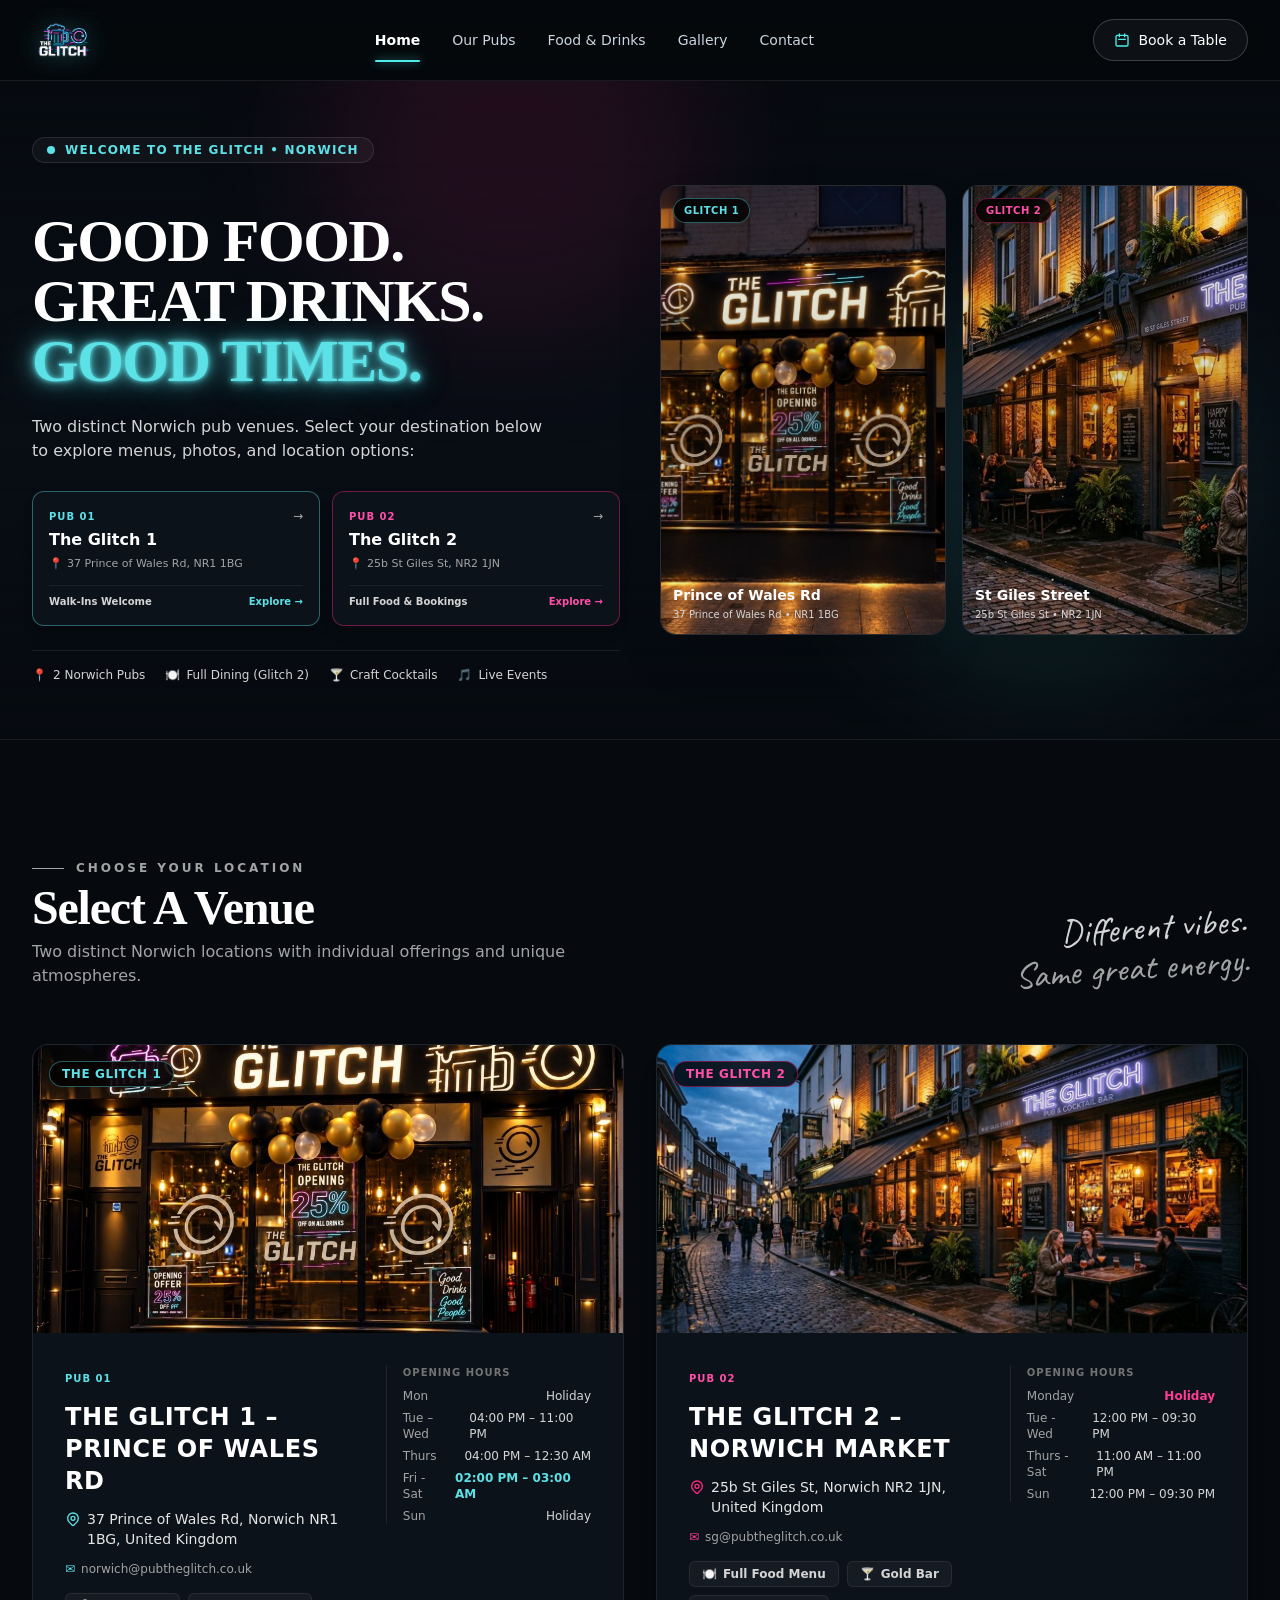
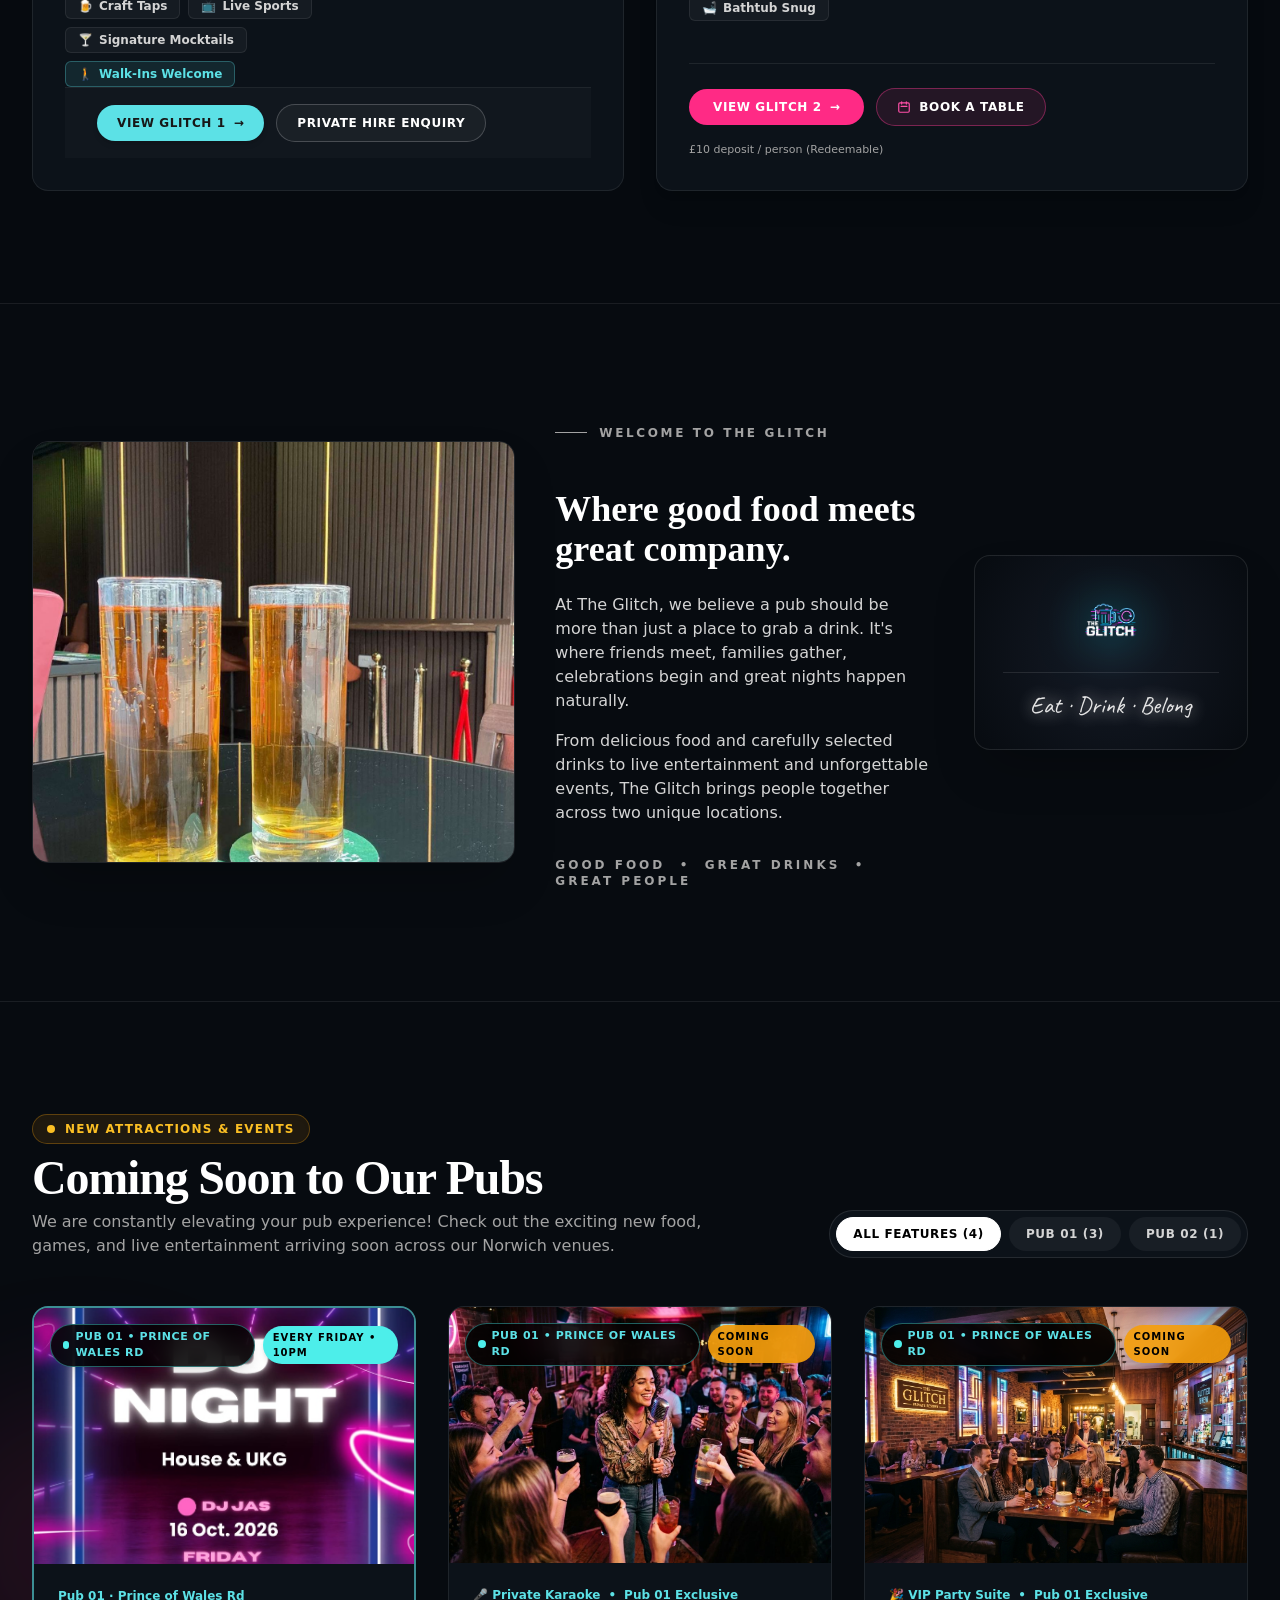
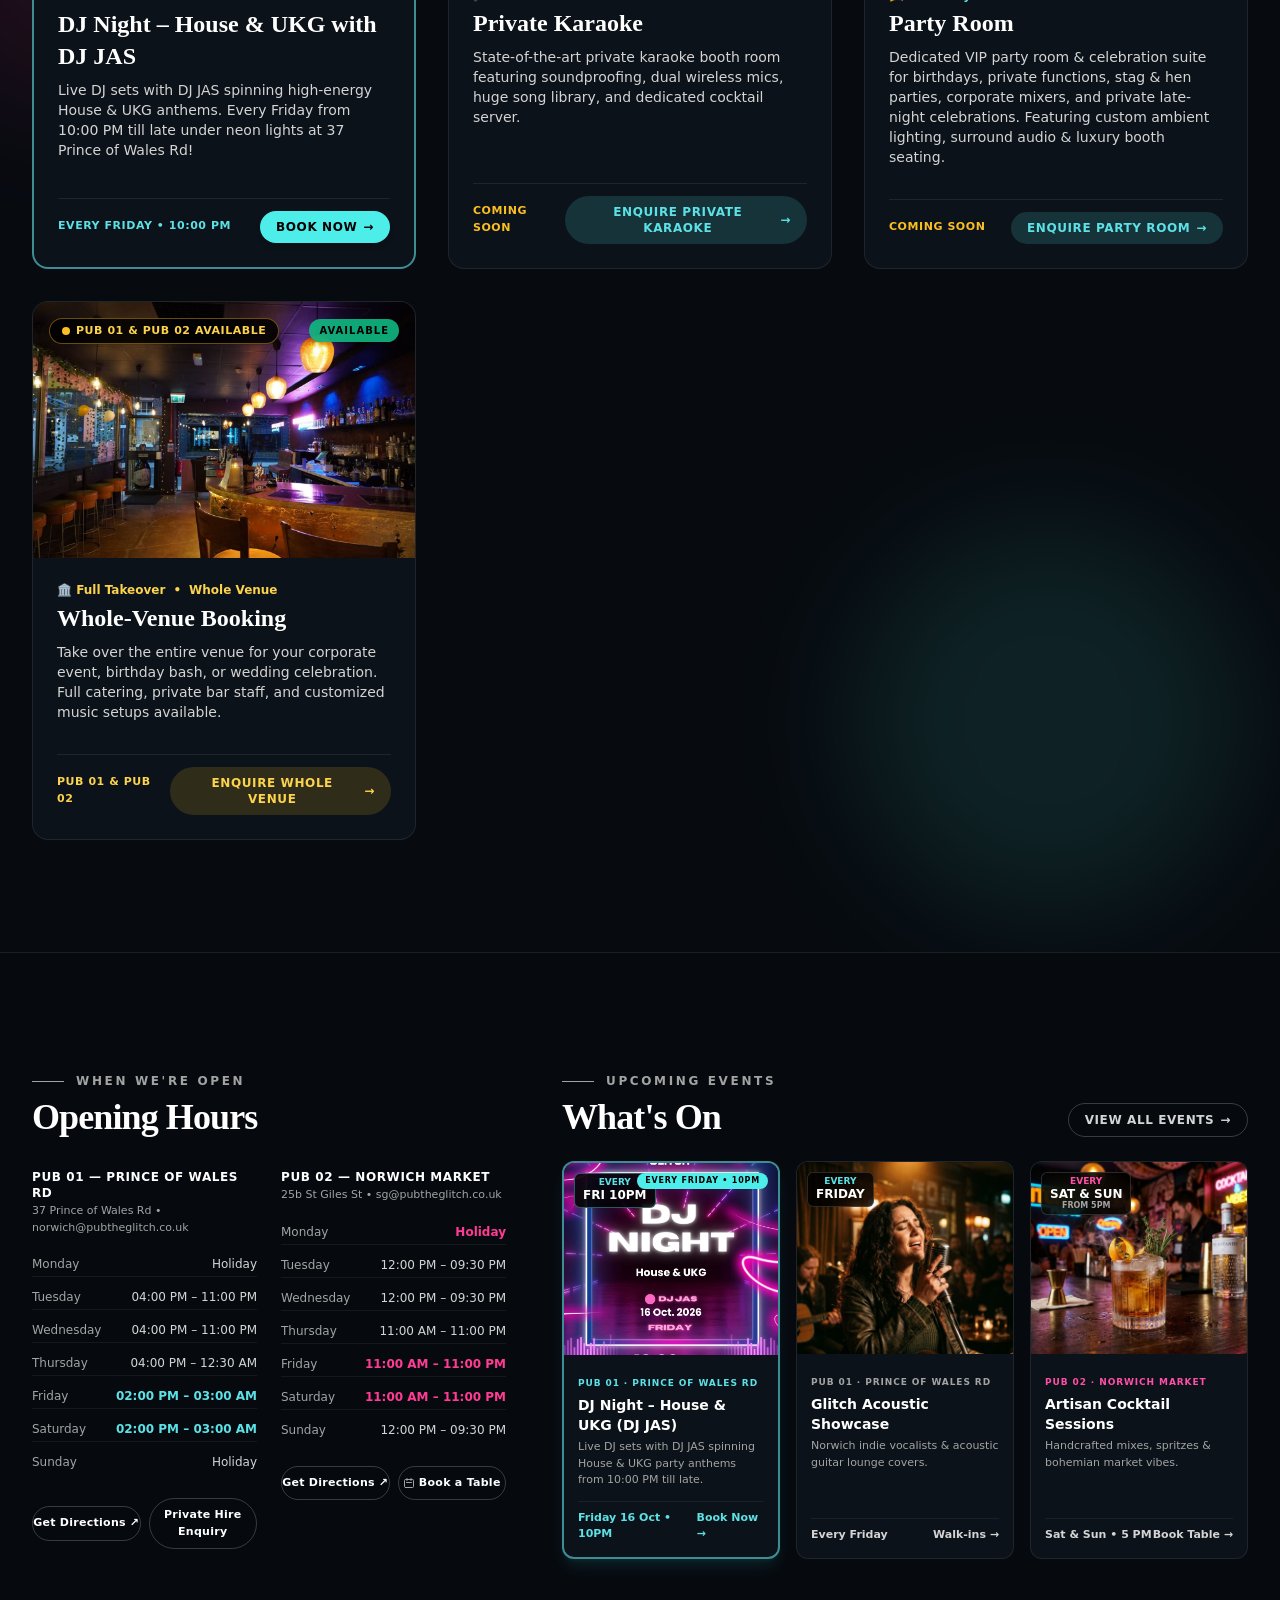
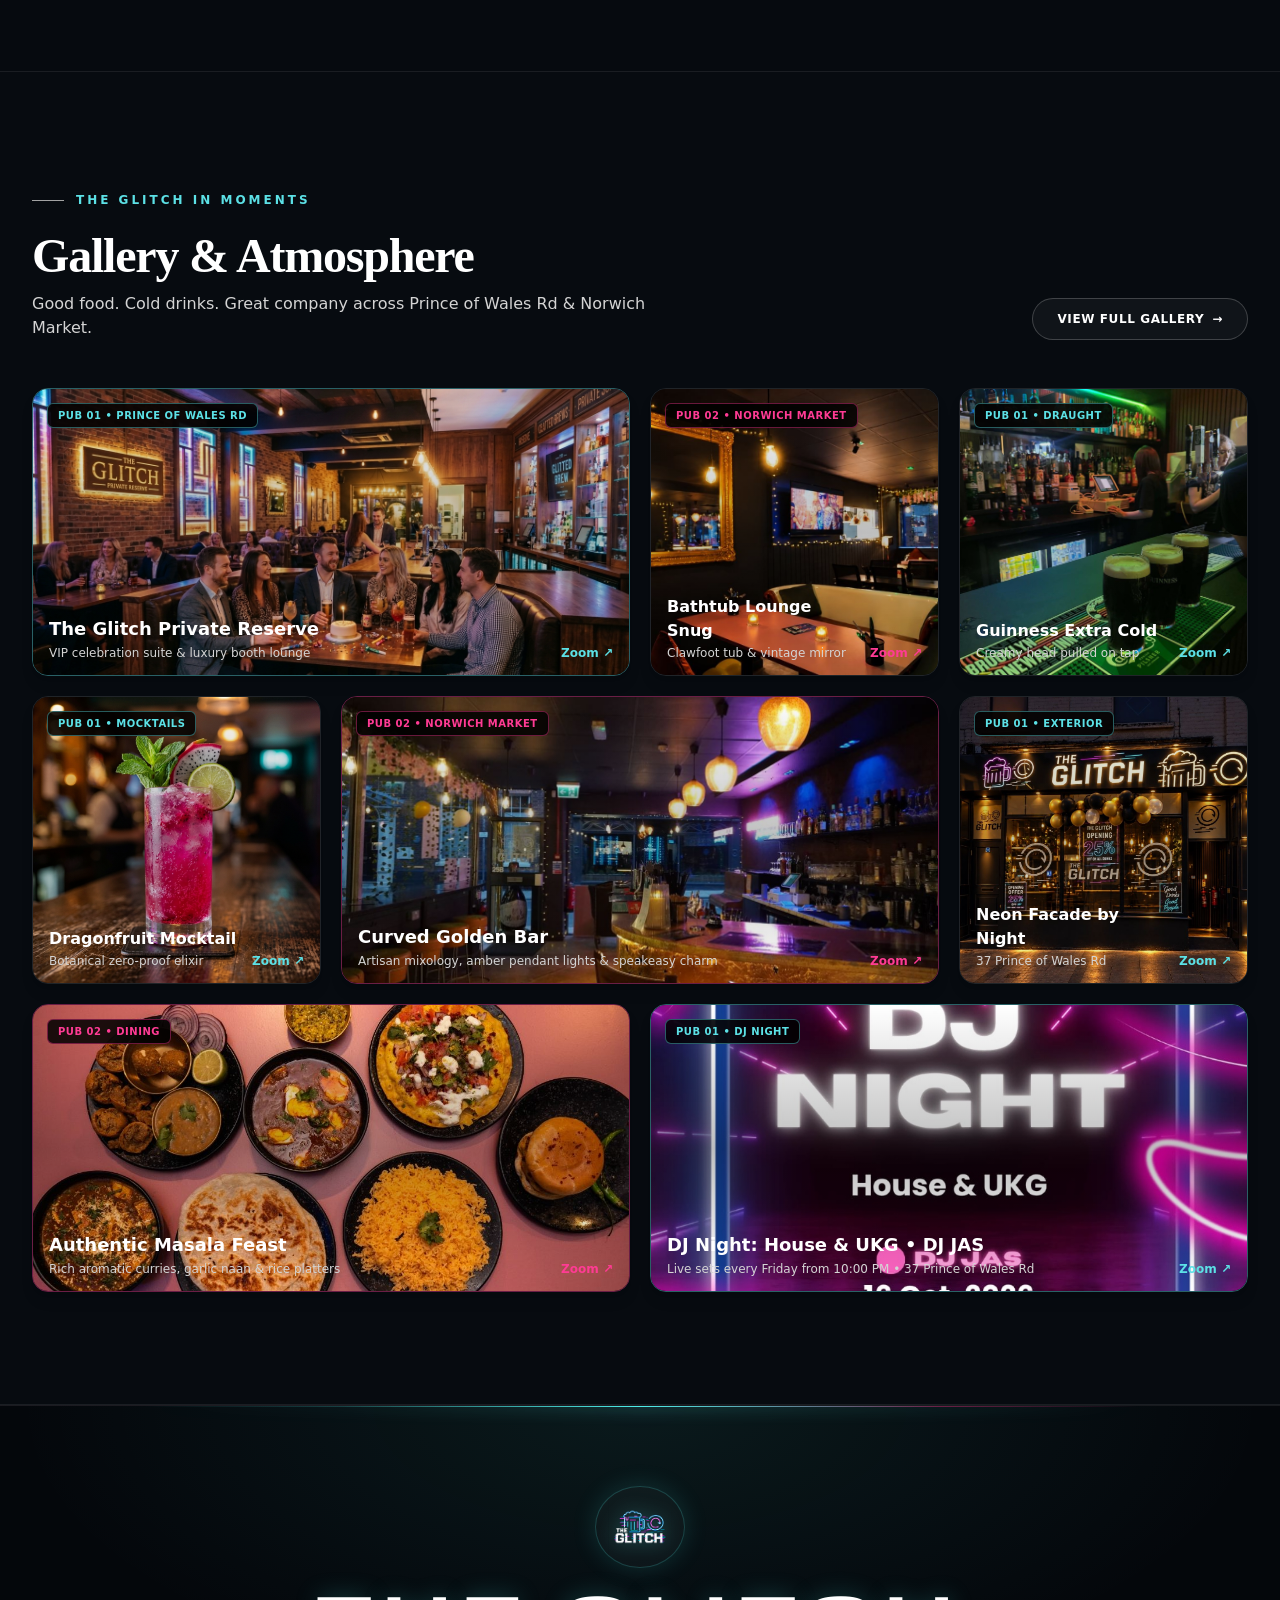
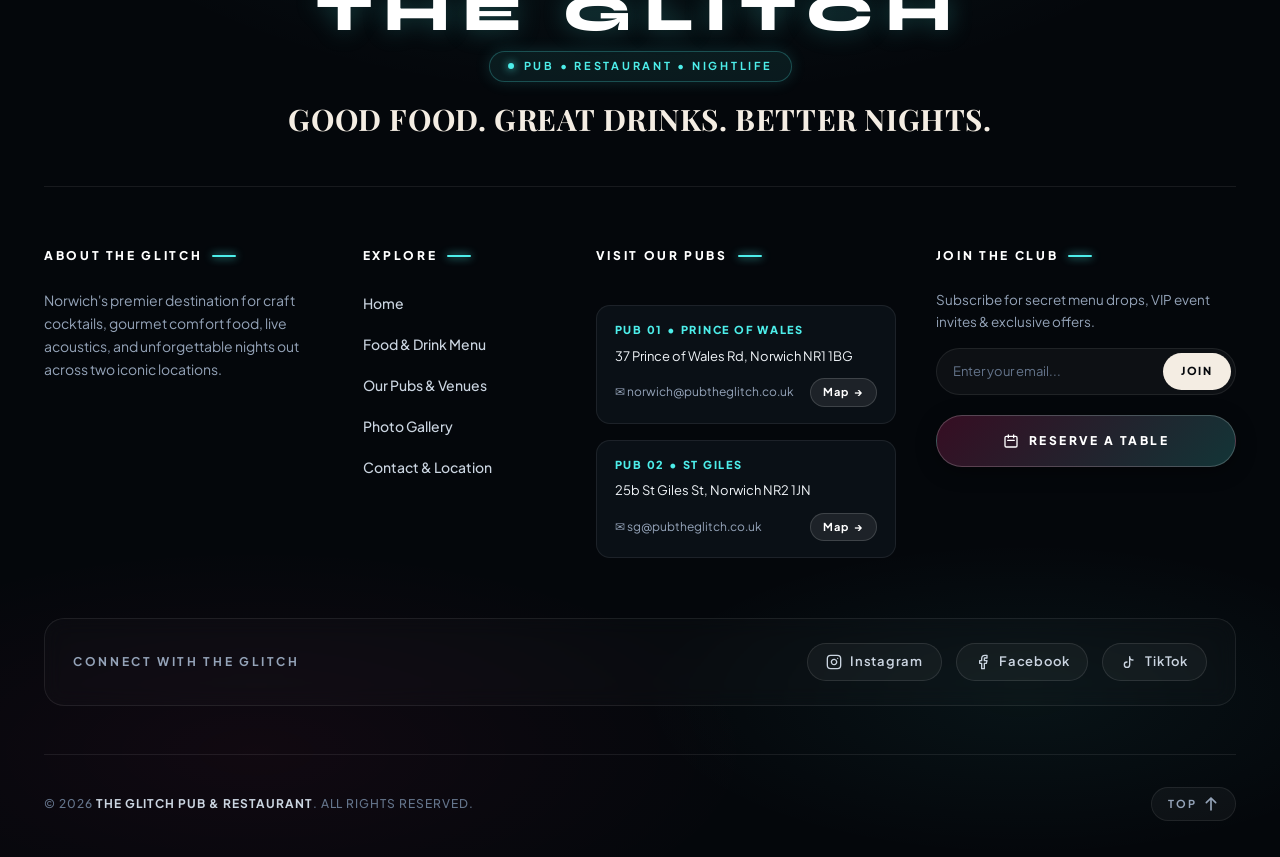
==== index.html @ 0a3ff01a "Update Glitch 1 DJ Night everywhere with official poster, DJ JAS, House & UKG, and 10 PM Friday time" ====
<!DOCTYPE html>
<html lang="en" class="scroll-smooth">

<head>
  <meta charset="UTF-8" />
  <meta name="viewport" content="width=device-width, initial-scale=1.0" />
  <title>THE GLITCH — Good Food. Great Drinks. Good Times.</title>
  <link rel="icon" type="image/svg+xml" href="assets/logo-transparent.svg" />
  <meta name="description" content="The Glitch is your local Norwich pub destination across Prince of Wales Rd and Norwich Market for great food, craft drinks, live music, and unforgettable nights." />

  <!-- Google Fonts: Playfair Display, Plus Jakarta Sans, Caveat, Syne -->
  <link rel="preconnect" href="https://fonts.googleapis.com">
  <link rel="preconnect" href="https://fonts.gstatic.com" crossorigin>
  <link href="https://fonts.googleapis.com/css2?family=Caveat:wght@500;600;700&family=Playfair+Display:ital,wght@0,600;0,700;0,800;0,900;1,600;1,700&family=Plus+Jakarta+Sans:wght@300;400;500;600;700;800&family=Syne:wght@700;800;900&display=swap" rel="stylesheet" />

  <!-- Preload Critical Image & CSS Resources -->
  <link rel="preload" as="image" href="assets/logo.png" />
  <link rel="preload" as="image" href="assets/pub1-exterior-facade.jpg" />
  <link rel="stylesheet" href="assets/style.css" />
  <link rel="stylesheet" href="assets/header.css" />
  <link rel="stylesheet" href="assets/footer.css" />

  <!-- Tailwind CSS (Local with CDN fallback) -->
  <script src="assets/tailwind.min.js" defer></script>
  <script>
    window.tailwind || document.write('<script src="https://cdn.tailwindcss.com"><\/script>');  </script>
  <script>
    tailwind.config = {
      darkMode: 'class',
      theme: {
        extend: {
          colors: {
            glitch: {
              bg: '#060a0f',
              dark: '#080d14',
              card: '#0c1219',
              cardBorder: 'rgba(255, 255, 255, 0.08)',
              cyan: '#4deeea',
              cyanGlow: '#5ce1e6',
              pink: '#ff2a85',
              pinkGlow: '#ff4fa8',
              cream: '#f4ede3',
              creamHover: '#ffffff',
              muted: '#94a3b8'
            }
          },
          fontFamily: {
            serif: ['"Playfair Display"', 'Georgia', 'serif'],
            sans: ['"Plus Jakarta Sans"', 'system-ui', 'sans-serif'],
            script: ['"Caveat"', 'cursive'],
            brand: ['"Syne"', 'sans-serif']
          },
          boxShadow: {
            'neon-cyan': '0 0 15px rgba(77, 238, 234, 0.45), 0 0 30px rgba(77, 238, 234, 0.25)',
            'neon-pink': '0 0 15px rgba(255, 42, 133, 0.45), 0 0 30px rgba(255, 42, 133, 0.25)'
          }
        }
      }
    }
  </script>

</head>

<body class="bg-[#060a0f] text-neutral-200 font-sans antialiased selection:bg-[#4deeea]/20 selection:text-[#5ce1e6]">

  <!-- SVG Filter that removes black background from the logo into true transparency -->
  <svg class="sr-only" aria-hidden="true" width="0" height="0" style="position: absolute; width: 0; height: 0; overflow: hidden; pointer-events: none;">
    <defs>
      <filter id="remove-black-bg" color-interpolation-filters="sRGB">
        <feColorMatrix type="matrix" values="1 0 0 0 0 0 1 0 0 0 0 0 1 0 0 0.85 0.90 0.90 0 -0.06" /> </filter> </defs> </svg>


  <!-- ==================== GLITCH PAGE PRELOADER & TRANSITION (2 to 3s Auto-Dismiss) ==================== -->
  <div id="glitchPageLoader" class="glitch-page-loader" aria-hidden="true">
    <div class="glitch-loader-glow"></div>
    <div class="glitch-loader-content">
      <div class="glitch-spinner-box">
        <div class="glitch-ring-cyan"></div>
        <div class="glitch-ring-pink"></div>
        <img src="assets/logo.png" alt="The Glitch Logo" width="140" height="48" class="glitch-loader-logo" />
      </div>
      <div class="glitch-loader-meta">
        <span class="glitch-loader-title">THE GLITCH</span>
        <div class="glitch-loader-track">
          <div class="glitch-loader-bar"></div>
        </div>
        <span class="glitch-loader-tagline">Good Food &bull; Great Drinks &bull; Good Times</span>
      </div>
    </div>
  </div>
  <script>
    (function () {
      var loader = document.getElementById('glitchPageLoader');
      if (!loader) return;
      var dismissed = false;
      function dismiss() {
        if (dismissed) return;
        dismissed = true;
        loader.classList.add('loader-hidden');
        setTimeout(function () {
          if (loader && loader.parentNode) loader.parentNode.removeChild(loader);
        }, 550);
      }
      setTimeout(dismiss, 2200);
      loader.addEventListener('click', dismiss);
    })();
  </script>

  <!-- ==================== HEADER / NAVBAR ==================== -->
  <header class="glitch-header sticky top-0 z-50 bg-[#05080c]/90 backdrop-blur-md border-b border-white/[0.08] transition duration-300">
    <div class="glitch-header-inner max-w-7xl mx-auto px-4 sm:px-6 lg:px-8 h-20 flex items-center justify-between gap-4">

      <!-- Brand Logo -->
      <a href="index.html" class="glitch-header-logo-link flex items-center gap-3 group shrink-0 py-1" aria-label="The Glitch Homepage">
        <img src="assets/logo.png" alt="The Glitch Logo" width="140" height="52" class="glitch-header-logo-img h-12 sm:h-14 w-auto max-h-12 sm:max-h-14 object-contain group-hover:scale-105 transition-transform duration-300 logo-no-bg drop-shadow-[0_0_12px_rgba(77,238,234,0.4)]" /> </a>

      <!-- Desktop Navigation Links -->
      <nav class="glitch-header-nav hidden md:flex items-center gap-7 lg:gap-8 text-sm font-medium text-neutral-300">
        <a href="index.html" class="glitch-nav-link active text-white font-semibold relative after:content-[''] after:absolute after:-bottom-2 after:left-0 after:right-0 after:h-[2px] after:bg-[#4deeea] after:rounded-full">Home</a>
        <a href="our-pubs.html" class="glitch-nav-link hover:text-white transition duration-200">Our Pubs</a>
        <a href="menu.html" class="glitch-nav-link hover:text-white transition duration-200">Food &amp; Drinks</a>
        <a href="gallery.html" class="glitch-nav-link hover:text-white transition duration-200">Gallery</a>
        <a href="contact.html" class="glitch-nav-link hover:text-white transition duration-200">Contact</a> </nav>

        

      <!-- Right Action & Mobile Button -->
      <div class="glitch-header-actions flex items-center gap-3">
        <button onclick="openBookingModal()" class="glitch-book-btn inline-flex items-center gap-2 px-3.5 py-1.5 sm:px-5 sm:py-2.5 rounded-full border border-white/20 bg-white/[0.04] hover:bg-white/[0.12] hover:border-white/40 text-white text-xs sm:text-sm font-medium transition duration-200 shadow-sm active:scale-95">
          <svg class="w-3.5 h-3.5 sm:w-4 sm:h-4 text-[#4deeea]" width="16" height="16" fill="none" stroke="currentColor" viewBox="0 0 24 24"><path stroke-linecap="round" stroke-linejoin="round" stroke-width="2" d="M8 7V3m8 4V3m-9 8h10M5 21h14a2 2 0 002-2V7a2 2 0 00-2-2H5a2 2 0 00-2 2v12a2 2 0 002 2z" /></svg>
          <span>Book a Table</span> </button>

        <!-- Mobile Menu Hamburger Button -->
        <button onclick="toggleMobileMenu()" class="glitch-hamburger-btn md:hidden p-2 text-neutral-300 hover:text-white rounded-lg focus:outline-none" aria-label="Toggle Navigation Menu">
          <svg class="w-6 h-6" width="24" height="24" fill="none" stroke="currentColor" viewBox="0 0 24 24"><path id="navMenuIcon" stroke-linecap="round" stroke-linejoin="round" stroke-width="2" d="M4 6h16M4 12h16M4 18h16" /></svg> </button> </div> </div>

    <!-- Mobile Navigation Drawer -->
    <div id="mobileMenu" class="glitch-mobile-drawer hidden md:hidden bg-[#070b10] border-b border-white/10 px-6 py-5 space-y-4">
      <a href="index.html" class="glitch-mobile-nav-link active block text-[#4deeea] font-semibold py-1">Home</a>
      <a href="our-pubs.html" class="glitch-mobile-nav-link block text-neutral-300 hover:text-white py-1">Our Pubs</a>
      <a href="menu.html" class="glitch-mobile-nav-link block text-neutral-300 hover:text-white py-1">Food &amp; Drinks</a>
      <a href="gallery.html" class="glitch-mobile-nav-link block text-neutral-300 hover:text-white py-1">Gallery</a>
      <a href="contact.html" class="glitch-mobile-nav-link block text-neutral-300 hover:text-white py-1">Contact</a>
      <div class="pt-2">
        <button onclick="openBookingModal(); toggleMobileMenu();" class="glitch-mobile-drawer-btn w-full inline-flex justify-center items-center gap-2 px-5 py-3 rounded-full border border-white/20 bg-white/10 text-white font-medium">
          <span>Book a Table</span> </button> </div> </div> </header>

<!-- ==================== HERO SECTION ==================== -->
  <section id="hero" class="relative overflow-hidden py-8 sm:py-12 lg:py-14 border-b border-white/[0.08] bg-gradient-to-b from-[#05080c] via-[#080d14] to-[#05080c]">
    <!-- Ambient glowing background accents -->
    <div class="absolute -top-32 left-1/4 w-96 h-96 bg-[#ff2a85]/10 rounded-full blur-3xl pointer-events-none"></div>
    <div class="absolute top-1/3 right-10 w-96 h-96 bg-[#4deeea]/10 rounded-full blur-3xl pointer-events-none"></div>

    <div class="max-w-7xl mx-auto px-4 sm:px-6 lg:px-8 relative z-10">
      <div class="grid grid-cols-1 lg:grid-cols-12 gap-8 lg:gap-10 items-center">

        <!-- Left: Editorial Headline & Venue Options -->
        <div class="lg:col-span-6 space-y-6">

          <!-- Eyebrow label -->
          <div class="inline-flex items-center gap-2.5 px-3.5 py-1 rounded-full bg-white/[0.04] border border-white/10 text-xs font-extrabold uppercase tracking-widest text-[#5ce1e6]">
            <span class="w-2 h-2 rounded-full bg-[#5ce1e6] animate-pulse"></span>
            <span>Welcome to The Glitch &bull; Norwich</span>
          </div>

          <!-- Main Bold Editorial Heading -->
          <h1 class="text-4xl sm:text-5xl lg:text-6xl font-serif font-extrabold text-white leading-[1.08] tracking-tight">
            GOOD FOOD.<br>
            GREAT DRINKS.<br>
            <span class="neon-cyan-text">GOOD TIMES.</span>
          </h1>

          <!-- Subheading description -->
          <p class="text-neutral-300 text-sm sm:text-base max-w-lg leading-relaxed">
            Two distinct Norwich pub venues. Select your destination below to explore menus, photos, and location options:
          </p>

          <!-- Dual Venue Selection Cards -->
          <div class="grid grid-cols-1 sm:grid-cols-2 gap-3 pt-1">
            <!-- Glitch 1 Card Button -->
            <a href="our-pubs.html?venue=glitch1" class="group relative p-4 rounded-xl bg-[#0c1219] border border-[#5ce1e6]/40 hover:border-[#5ce1e6] transition-all duration-300 shadow-lg hover:-translate-y-0.5 flex flex-col justify-between">
              <div class="space-y-1">
                <div class="flex items-center justify-between">
                  <span class="text-[10px] font-extrabold uppercase tracking-widest text-[#5ce1e6]">Pub 01</span>
                  <span class="text-xs text-neutral-400 group-hover:text-white transition">&rarr;</span>
                </div>
                <h3 class="text-base font-bold text-white group-hover:text-[#5ce1e6] transition">The Glitch 1</h3>
                <p class="text-[11px] text-neutral-400 flex items-center gap-1">
                  <span>📍</span>
                  <span>37 Prince of Wales Rd, NR1 1BG</span>
                </p>
              </div>
              <div class="mt-3 pt-2 border-t border-white/[0.06] flex items-center justify-between text-[10px] font-semibold text-neutral-300">
                <span>Walk-Ins Welcome</span>
                <span class="text-[#5ce1e6]">Explore &rarr;</span>
              </div>
            </a>

            <!-- Glitch 2 Card Button -->
            <a href="our-pubs.html?venue=glitch2" class="group relative p-4 rounded-xl bg-[#0c1219] border border-[#ff2a85]/40 hover:border-[#ff2a85] transition-all duration-300 shadow-lg hover:-translate-y-0.5 flex flex-col justify-between">
              <div class="space-y-1">
                <div class="flex items-center justify-between">
                  <span class="text-[10px] font-extrabold uppercase tracking-widest text-[#ff4fa8]">Pub 02</span>
                  <span class="text-xs text-neutral-400 group-hover:text-white transition">&rarr;</span>
                </div>
                <h3 class="text-base font-bold text-white group-hover:text-[#ff4fa8] transition">The Glitch 2</h3>
                <p class="text-[11px] text-neutral-400 flex items-center gap-1">
                  <span>📍</span>
                  <span>25b St Giles St, NR2 1JN</span>
                </p>
              </div>
              <div class="mt-3 pt-2 border-t border-white/[0.06] flex items-center justify-between text-[10px] font-semibold text-neutral-300">
                <span>Full Food &amp; Bookings</span>
                <span class="text-[#ff4fa8]">Explore &rarr;</span>
              </div>
            </a>
          </div>

          <!-- Feature Badges Strip -->
          <div class="pt-4 flex flex-wrap items-center gap-5 text-xs font-medium text-neutral-300 border-t border-white/[0.08]">
            <div class="flex items-center gap-1.5">
              <span>📍</span>
              <span>2 Norwich Pubs</span>
            </div>
            <div class="flex items-center gap-1.5">
              <span>🍽</span>
              <span>Full Dining (Glitch 2)</span>
            </div>
            <div class="flex items-center gap-1.5">
              <span>🍸</span>
              <span>Craft Cocktails</span>
            </div>
            <div class="flex items-center gap-1.5">
              <span>🎵</span>
              <span>Live Events</span>
            </div>
          </div>
        </div>

        <!-- Right: Dual Venue Visual Showcase -->
        <div class="lg:col-span-6 relative">
          <div class="grid grid-cols-2 gap-3 sm:gap-4 h-[360px] sm:h-[420px] lg:h-[450px]">
            <!-- Glitch 1 Visual Tile -->
            <a href="our-pubs.html?venue=glitch1" class="group relative rounded-2xl overflow-hidden border border-white/[0.12] hover:border-[#5ce1e6] transition-all duration-500 shadow-2xl bg-[#0a0f16]">
              <img src="assets/pub1-exterior-facade.jpg" alt="The Glitch 1 Exterior on Prince of Wales Rd" class="w-full h-full object-cover group-hover:scale-105 transition-transform duration-700 ease-out" loading="eager" />
              <div class="absolute inset-0 bg-gradient-to-t from-black/90 via-black/20 to-transparent"></div>
              
              <div class="absolute top-3 left-3 bg-black/80 backdrop-blur-md border border-[#5ce1e6]/40 text-[#5ce1e6] px-2.5 py-1 rounded-full text-[10px] font-extrabold uppercase tracking-wider">
                Glitch 1
              </div>

              <div class="absolute bottom-3 left-3 right-3 space-y-0.5">
                <h4 class="text-xs sm:text-sm font-bold text-white group-hover:text-[#5ce1e6] transition truncate">Prince of Wales Rd</h4>
                <p class="text-[10px] text-neutral-300 truncate">37 Prince of Wales Rd &bull; NR1 1BG</p>
              </div>
            </a>

            <!-- Glitch 2 Visual Tile -->
            <a href="our-pubs.html?venue=glitch2" class="group relative rounded-2xl overflow-hidden border border-white/[0.12] hover:border-[#ff2a85] transition-all duration-500 shadow-2xl bg-[#0a0f16]">
              <img src="assets/pub2-exterior-twilight.jpg" alt="The Glitch 2 Norwich Market St Giles Street Pub &amp; Cocktail Bar" class="w-full h-full object-cover group-hover:scale-105 transition-transform duration-700 ease-out" loading="eager" />
              <div class="absolute inset-0 bg-gradient-to-t from-black/90 via-black/20 to-transparent"></div>

              <div class="absolute top-3 left-3 bg-black/80 backdrop-blur-md border border-[#ff2a85]/40 text-[#ff4fa8] px-2.5 py-1 rounded-full text-[10px] font-extrabold uppercase tracking-wider">
                Glitch 2
              </div>

              <div class="absolute bottom-3 left-3 right-3 space-y-0.5">
                <h4 class="text-xs sm:text-sm font-bold text-white group-hover:text-[#ff4fa8] transition truncate">St Giles Street</h4>
                <p class="text-[10px] text-neutral-300 truncate">25b St Giles St &bull; NR2 1JN</p>
              </div>
            </a>
          </div>
        </div>

      </div>
    </div>
  </section>

<!-- ==================== "OUR PUBS" SECTION ==================== -->
  <section id="our-pubs" class="py-20 lg:py-28 border-b border-white/[0.08] relative">
    <div class="max-w-7xl mx-auto px-4 sm:px-6 lg:px-8">

      <!-- Section Header -->
      <div class="flex flex-col md:flex-row md:items-end justify-between gap-6 mb-14">
        <div>
          <div class="inline-flex items-center gap-3 mb-2">
            <span class="w-8 h-[1px] bg-neutral-400"></span>
            <span class="text-xs uppercase tracking-[0.25em] text-neutral-400 font-bold">Choose Your Location</span> </div>
          <h2 class="text-4xl sm:text-5xl font-serif font-bold text-white tracking-tight">Select A Venue</h2>
          <p class="text-neutral-400 text-sm sm:text-base mt-2 max-w-xl">Two distinct Norwich locations with individual offerings and unique atmospheres.</p> </div>

        <!-- Cursive handwritten script accent -->
        <div class="md:text-right">
          <p class="font-script text-3xl sm:text-4xl text-neutral-300 -rotate-2 select-none leading-none">
            Different vibes.<br><span class="text-neutral-400">Same great energy.</span> </p> </div> </div>

      <!-- Two Pub Cards Grid -->
      <div class="grid grid-cols-1 lg:grid-cols-2 gap-8">

        <!-- PUB 01: PRINCE OF WALES RD -->
        <article class="bg-[#0c1219] rounded-2xl border border-white/[0.08] overflow-hidden hover:border-[#5ce1e6]/60 transition-all duration-300 flex flex-col group hover:shadow-2xl hover:shadow-black/50">
          <div class="relative h-64 sm:h-72 overflow-hidden">
            <img src="assets/pub1-exterior-facade.jpg" alt="The Glitch 1 Prince of Wales Rd Facade" class="w-full h-full object-cover group-hover:scale-105 transition-transform duration-700 ease-out" loading="lazy" decoding="async" />
            <div class="absolute inset-0 bg-gradient-to-t from-[#0c1219] via-transparent to-transparent"></div>
            <div class="absolute top-4 left-4 bg-black/80 backdrop-blur-md border border-[#5ce1e6]/40 text-[#5ce1e6] px-3 py-1 rounded-full text-xs font-bold uppercase tracking-wider">
              The Glitch 1
            </div>
          </div>

          <div class="p-6 sm:p-8 flex-1 flex flex-col justify-between">
            <div class="grid grid-cols-1 sm:grid-cols-12 gap-6 items-start">
              <div class="sm:col-span-7 space-y-3">
                <span class="text-[10px] font-extrabold uppercase tracking-widest text-[#5ce1e6]">Pub 01</span>
                <h3 class="text-xl sm:text-2xl font-extrabold text-white uppercase tracking-wide">The Glitch 1 &ndash; Prince of Wales Rd</h3>

                <p class="text-xs sm:text-sm text-neutral-200 font-medium flex items-start gap-1.5">
                  <svg class="w-4 h-4 text-[#5ce1e6] shrink-0 mt-0.5" fill="none" stroke="currentColor" viewBox="0 0 24 24">
                    <path stroke-linecap="round" stroke-linejoin="round" stroke-width="2" d="M17.657 16.657L13.414 20.9a1.998 1.998 0 01-2.827 0l-4.244-4.243a8 8 0 1111.314 0z" />
                    <path stroke-linecap="round" stroke-linejoin="round" stroke-width="2" d="M15 11a3 3 0 11-6 0 3 3 0 016 0z" /> </svg>
                  <span>37 Prince of Wales Rd, Norwich NR1 1BG, United Kingdom</span> </p>
                <p class="text-xs text-neutral-400 flex items-center gap-1.5">
                  <span class="text-[#5ce1e6]">✉️</span>
                  <a href="mailto:norwich@pubtheglitch.co.uk" class="hover:text-white transition">norwich@pubtheglitch.co.uk</a> </p>

                <!-- Amenities chips -->
                <div class="flex flex-wrap items-center gap-2 pt-1 text-xs font-semibold text-neutral-300">
                  <span class="inline-flex items-center gap-1.5 px-3 py-1 rounded-md bg-white/[0.04] border border-white/[0.08]">
                    <span>🍺</span> Craft Taps </span>
                  <span class="inline-flex items-center gap-1.5 px-3 py-1 rounded-md bg-white/[0.04] border border-white/[0.08]">
                    <span>📺</span> Live Sports </span>
                  <span class="inline-flex items-center gap-1.5 px-3 py-1 rounded-md bg-white/[0.04] border border-white/[0.08]">
                    <span>🍸</span> Signature Mocktails </span> 
                  <span class="inline-flex items-center gap-1.5 px-3 py-1 rounded-md bg-[#5ce1e6]/10 border border-[#5ce1e6]/30 text-[#5ce1e6]">
                    <span>🚶</span> Walk-Ins Welcome </span> </div> </div>

              <!-- Right Opening Hours (5 cols) -->
              <div class="sm:col-span-5 sm:pl-4 sm:border-l sm:border-white/[0.08] space-y-2">
                <h4 class="text-[10px] uppercase tracking-widest text-neutral-500 font-extrabold">Opening Hours</h4>
                <div class="space-y-1.5 text-xs text-neutral-300">
                  <div class="flex justify-between gap-2">
                    <span class="text-neutral-400">Mon</span>
                    <span>Holiday</span> </div>
                  <div class="flex justify-between gap-2">
                    <span class="text-neutral-400">Tue – Wed</span>
                    <span>04:00 PM – 11:00 PM</span> </div>
                  <div class="flex justify-between gap-2">
                    <span class="text-neutral-400">Thurs</span>
                    <span>04:00 PM – 12:30 AM</span> </div> 
                  <div class="flex justify-between gap-2">
                    <span class="text-neutral-400">Fri - Sat</span>
                    <span class="text-[#5ce1e6] font-semibold">02:00 PM – 03:00 AM</span> </div>
                  <div class="flex justify-between gap-2">
                    <span class="text-neutral-400">Sun</span>
                    <span>Holiday</span> </div></div> </div> </div>

          <!-- Bottom Action Buttons: No Table Booking for Glitch 1 -->
          <div class="px-6 py-4 sm:px-8 bg-white/[0.02] border-t border-white/[0.06] flex flex-wrap items-center justify-between gap-4">
            <div class="flex items-center gap-3">
              <a href="our-pubs.html?venue=glitch1" class="inline-flex items-center gap-2 px-5 py-2.5 rounded-full bg-[#5ce1e6] hover:bg-white text-neutral-900 font-bold text-xs tracking-wider uppercase transition shadow-md">
                <span>View Glitch 1</span>
                <span>&rarr;</span> </a>
              <button onclick="openPrivateHireModal()" class="inline-flex items-center gap-2 px-5 py-2.5 rounded-full border border-white/20 hover:border-white/40 bg-white/[0.04] hover:bg-white/[0.12] text-white font-semibold text-xs tracking-wider uppercase transition">
                <span>Private Hire Enquiry</span> </button> </div>
            </div> </div> </article>

        <!-- ==================== LOCATION 02 CARD ==================== -->
        <article class="bg-[#0c1219] rounded-2xl border border-white/[0.08] overflow-hidden transition-all duration-300 flex flex-col group hover:border-[#ff2a85]/50 shadow-xl">
          <div class="relative h-64 sm:h-72 overflow-hidden">
            <img src="assets/pub2-exterior-twilight.jpg" alt="The Glitch 2 Norwich Market St Giles Street Pub &amp; Cocktail Bar" class="w-full h-full object-cover group-hover:scale-105 transition-transform duration-700 ease-out" loading="lazy" decoding="async" />
            <div class="absolute inset-0 bg-gradient-to-t from-[#0c1219] via-transparent to-transparent"></div>
            <div class="absolute top-4 left-4 bg-black/80 backdrop-blur-md border border-[#ff2a85]/40 text-[#ff4fa8] px-3 py-1 rounded-full text-xs font-bold uppercase tracking-wider">
              The Glitch 2
            </div>
          </div>

          <!-- Card Body -->
          <div class="p-6 sm:p-8 flex-1 flex flex-col justify-between">
            <div class="grid grid-cols-1 sm:grid-cols-12 gap-6 items-start">
              <div class="sm:col-span-7 space-y-3">
                <span class="text-[10px] font-extrabold uppercase tracking-widest text-[#ff4fa8]">Pub 02</span>
                <h3 class="text-xl sm:text-2xl font-extrabold text-white uppercase tracking-wide">The Glitch 2 &ndash; Norwich Market</h3>

                <p class="text-xs sm:text-sm text-neutral-200 font-medium flex items-start gap-1.5">
                  <svg class="w-4 h-4 text-[#ff2a85] shrink-0 mt-0.5" fill="none" stroke="currentColor" viewBox="0 0 24 24">
                    <path stroke-linecap="round" stroke-linejoin="round" stroke-width="2" d="M17.657 16.657L13.414 20.9a1.998 1.998 0 01-2.827 0l-4.244-4.243a8 8 0 1111.314 0z" />
                    <path stroke-linecap="round" stroke-linejoin="round" stroke-width="2" d="M15 11a3 3 0 11-6 0 3 3 0 016 0z" /> </svg>
                  <span>25b St Giles St, Norwich NR2 1JN, United Kingdom</span> </p>
                <p class="text-xs text-neutral-400 flex items-center gap-1.5">
                  <span class="text-[#ff3b94]">✉️</span>
                  <a href="mailto:sg@pubtheglitch.co.uk" class="hover:text-white transition">sg@pubtheglitch.co.uk</a> </p>

                <!-- Amenities chips -->
                <div class="flex flex-wrap items-center gap-2 pt-1 text-xs font-semibold text-neutral-300">
                  <span class="inline-flex items-center gap-1.5 px-3 py-1 rounded-md bg-white/[0.04] border border-white/[0.08]">
                    <span>🍽</span> Full Food Menu </span>
                  <span class="inline-flex items-center gap-1.5 px-3 py-1 rounded-md bg-white/[0.04] border border-white/[0.08]">
                    <span>🍸</span> Gold Bar </span>
                  <span class="inline-flex items-center gap-1.5 px-3 py-1 rounded-md bg-white/[0.04] border border-white/[0.08]">
                    <span>🛁</span> Bathtub Snug </span> </div> </div>

              <!-- Right Opening Hours (5 cols) -->
              <div class="sm:col-span-5 sm:pl-4 sm:border-l sm:border-white/[0.08] space-y-2">
                <h4 class="text-[10px] uppercase tracking-widest text-neutral-500 font-extrabold">Opening Hours</h4>
                <div class="space-y-1.5 text-xs text-neutral-300">
                  <div class="flex justify-between gap-2">
                    <span class="text-neutral-400">Monday</span>
                    <span class="text-[#ff3b94] font-semibold">Holiday</span> </div>
                  <div class="flex justify-between gap-2">
                    <span class="text-neutral-400">Tue - Wed</span>
                    <span>12:00 PM – 09:30 PM</span> </div>
                  <div class="flex justify-between gap-2">
                    <span class="text-neutral-400">Thurs - Sat</span>
                    <span>11:00 AM – 11:00 PM</span> </div>
                  <div class="flex justify-between gap-2">
                    <span class="text-neutral-400">Sun</span>
                    <span>12:00 PM – 09:30 PM</span> </div> </div> </div> </div>

            <!-- Bottom Action buttons -->
            <div class="flex flex-wrap items-center justify-between gap-4 pt-6 mt-6 border-t border-white/[0.08]">
              <div class="flex items-center gap-3">
                <a href="our-pubs.html?venue=glitch2" class="inline-flex items-center gap-2 px-6 py-2.5 rounded-full bg-[#ff2a85] hover:bg-white text-white hover:text-black font-bold text-xs tracking-wider uppercase transition duration-200">
                  <span>View Glitch 2</span>
                  <span>&rarr;</span> </a>
                <button onclick="openBookingModal('Norwich Market')" class="inline-flex items-center gap-2 px-5 py-2.5 rounded-full border border-[#ff3b94]/40 bg-[#ff3b94]/10 hover:bg-[#ff3b94] text-white font-semibold text-xs tracking-wider uppercase transition duration-200">
                  <svg class="w-3.5 h-3.5 text-[#ff4fa8]" fill="none" stroke="currentColor" viewBox="0 0 24 24"><path stroke-linecap="round" stroke-linejoin="round" stroke-width="2" d="M8 7V3m8 4V3m-9 8h10M5 21h14a2 2 0 002-2V7a2 2 0 00-2-2H5a2 2 0 00-2 2v12a2 2 0 002 2z" /></svg>
                  <span>Book a Table</span> </button> </div>
              <span class="text-[11px] text-neutral-400 font-medium">£10 deposit / person (Redeemable)</span> </div> </div> </article> </div> </div> </section>

<!-- ==================== "WELCOME TO THE GLITCH" SECTION ==================== -->
  <section id="about" class="py-20 lg:py-28 border-b border-white/[0.08] relative overflow-hidden bg-[#070b10]">
    <div class="max-w-7xl mx-auto px-4 sm:px-6 lg:px-8">

      <div class="grid grid-cols-1 lg:grid-cols-12 gap-10 items-center">

        <!-- Left Photo: Chilled Craft Cider & Beer (5 cols) -->
        <div class="lg:col-span-5">
          <div class="rounded-2xl overflow-hidden border border-white/[0.1] shadow-2xl relative group">
            <img src="assets/pub1-cider.jpg" alt="Cold pints of craft beer and cider at The Glitch" class="w-full h-[380px] sm:h-[420px] object-cover object-center group-hover:scale-105 transition-transform duration-700 ease-out" loading="lazy" decoding="async" />
            <div class="absolute inset-0 bg-gradient-to-t from-black/60 via-transparent to-transparent"></div> </div> </div>

        <!-- Center Copy: Where Good Food Meets Great Company (4 cols) -->
        <div class="lg:col-span-4 space-y-6">
          <div class="inline-flex items-center gap-3">
            <span class="w-8 h-[1px] bg-neutral-400"></span>
            <span class="text-xs uppercase tracking-[0.22em] text-neutral-400 font-bold">Welcome to The Glitch</span> </div>

          <h2 class="text-3xl sm:text-4xl font-serif font-bold text-white leading-tight">Where good food meets great company.</h2>

          <div class="space-y-4 text-neutral-300 text-sm sm:text-base leading-relaxed">
            <p>
              At The Glitch, we believe a pub should be more than just a place to grab a drink. It's where friends meet,
              families gather, celebrations begin and great nights happen naturally.
            </p>
            <p>
              From delicious food and carefully selected drinks to live entertainment and unforgettable events, The
              Glitch brings people together across two unique locations.
            </p> </div>

          <div class="pt-2">
            <p class="text-[11px] sm:text-xs font-bold uppercase tracking-[0.25em] text-neutral-400">Good Food &nbsp;&bull;&nbsp; Great Drinks &nbsp;&bull;&nbsp; Great People</p> </div> </div>

        <!-- Right: Glowing Neon Sign Showcase (3 cols) -->
        <div class="lg:col-span-3 flex justify-center">
          <div class="neon-sign-box p-6 sm:p-7 rounded-2xl border border-white/[0.1] w-full max-w-sm flex flex-col items-center justify-center text-center relative overflow-hidden shadow-2xl">
            <!-- Neon backdrop glow -->
            <div class="absolute inset-0 bg-radial from-[#ff2a85]/15 via-transparent to-transparent pointer-events-none"> </div>

            <!-- Glowing Official Logo Graphic -->
            <div class="relative w-full max-w-[280px] animate-neon-pulse flex justify-center py-2">
              <img src="assets/logo.png" alt="The Glitch Neon Sign" class="w-full h-auto object-contain drop-shadow-[0_0_24px_rgba(0,240,255,0.7)] logo-no-bg" /> </div>

            <!-- Cursive Neon Tagline -->
            <div class="mt-4 pt-4 border-t border-white/10 w-full z-10">
              <p class="font-script text-2xl text-neutral-200 drop-shadow-[0_0_8px_rgba(255,255,255,0.7)]">Eat &middot; Drink &middot; Belong</p> </div> </div> </div> </div> </div> </section>

  <!-- ==================== "COMING SOON TO OUR PUBS" SECTION ==================== -->
  <section id="coming-soon" class="py-20 lg:py-28 border-b border-white/[0.08] relative bg-[#070b10] overflow-hidden">
    <!-- Glowing ambient backdrop lights -->
    <div class="absolute top-1/4 -left-20 w-80 h-80 bg-[#ff2a85]/10 rounded-full blur-3xl pointer-events-none"></div>
    <div class="absolute bottom-10 right-10 w-96 h-96 bg-[#4deeea]/10 rounded-full blur-3xl pointer-events-none"></div>

    <div class="max-w-7xl mx-auto px-4 sm:px-6 lg:px-8 relative z-10">

      <!-- Section Header & Controls -->
      <div class="flex flex-col md:flex-row md:items-end justify-between gap-6 mb-12">
        <div>
          <div class="inline-flex items-center gap-2.5 mb-2.5 px-3.5 py-1.5 rounded-full bg-amber-500/10 border border-amber-500/30 text-amber-400 text-xs font-bold uppercase tracking-widest shadow-inner">
            <span class="w-2 h-2 rounded-full bg-amber-400 animate-ping"></span>
            <span>New Attractions &amp; Events</span>
          </div>
          <h2 class="text-4xl sm:text-5xl font-serif font-bold text-white tracking-tight">Coming Soon to Our Pubs</h2>
          <p class="text-neutral-400 text-sm sm:text-base mt-2 max-w-2xl">
            We are constantly elevating your pub experience! Check out the exciting new food, games, and live entertainment arriving soon across our Norwich venues.
          </p>
        </div>

        <!-- Venue Filter Tabs -->
        <div class="flex flex-wrap items-center gap-2 bg-[#0c1219] p-1.5 rounded-full border border-white/10 shrink-0">
          <button type="button" onclick="filterComingSoon('all', this)" class="coming-soon-tab px-4 py-2 rounded-full text-xs font-bold tracking-wider uppercase transition duration-200 bg-white text-black border border-white">
            All Features (4)
          </button>
          <button type="button" onclick="filterComingSoon('pub1', this)" class="coming-soon-tab px-4 py-2 rounded-full text-xs font-semibold tracking-wider uppercase transition duration-200 bg-white/[0.05] text-neutral-300 hover:text-white border border-transparent hover:border-white/20">
            Pub 01 (3)
          </button>
          <button type="button" onclick="filterComingSoon('pub2', this)" class="coming-soon-tab px-4 py-2 rounded-full text-xs font-semibold tracking-wider uppercase transition duration-200 bg-white/[0.05] text-neutral-300 hover:text-white border border-transparent hover:border-white/20">
            Pub 02 (1)
          </button>
        </div>
      </div>

      <!-- 4 Coming Soon Cards Grid -->
      <div class="grid grid-cols-1 md:grid-cols-2 lg:grid-cols-3 gap-6 sm:gap-8">


        <!-- CARD 2: Live Music Every Weekend (Pub 1 Only) -->
        <article data-pub="pub1" class="coming-soon-card bg-[#0c1219] rounded-2xl border-2 border-[#5ce1e6]/60 hover:border-[#5ce1e6] transition-all duration-300 flex flex-col overflow-hidden group hover:shadow-2xl hover:shadow-[#4deeea]/10 hover:-translate-y-1">
          <div class="relative h-56 sm:h-64 overflow-hidden">
            <img src="assets/event-dj-poster.jpg" alt="DJ Night House &amp; UKG with DJ JAS at The Glitch Prince of Wales Rd" class="w-full h-full object-cover group-hover:scale-105 transition-transform duration-700 ease-out" loading="lazy" decoding="async" />
            <div class="absolute inset-0 bg-gradient-to-t from-[#0c1219] via-transparent to-transparent"></div>
            
            <!-- Top Badges -->
            <div class="absolute top-4 left-4 right-4 flex items-center justify-between gap-2">
              <span class="px-3 py-1 rounded-full bg-black/85 backdrop-blur-md border border-[#4deeea]/40 text-[#5ce1e6] text-[11px] font-extrabold uppercase tracking-wider shadow-lg flex items-center gap-1.5">
                <span class="w-2 h-2 rounded-full bg-[#4deeea]"></span>
                <span>Pub 01 &bull; Prince of Wales Rd</span>
              </span>
              <span class="px-2.5 py-1 rounded-full bg-[#4deeea] text-black text-[10px] font-black uppercase tracking-widest shadow-md">
                EVERY FRIDAY &bull; 10PM
              </span>
            </div>
          </div>

          <div class="p-6 flex-1 flex flex-col justify-between space-y-4">
            <div>
              <div class="flex items-center gap-2 text-xs text-[#5ce1e6] font-semibold mb-1">
                <span>Pub 01 &middot; Prince of Wales Rd</span>
              </div>
              <h3 class="text-2xl font-serif font-bold text-white group-hover:text-[#5ce1e6] transition duration-200">DJ Night &ndash; House &amp; UKG with DJ JAS</h3>
              <p class="text-neutral-300 text-xs sm:text-sm mt-2 leading-relaxed">
                Live DJ sets with DJ JAS spinning high-energy House &amp; UKG anthems. Every Friday from 10:00 PM till late under neon lights at 37 Prince of Wales Rd!
              </p>
            </div>

            <div class="pt-3 border-t border-white/[0.08] flex items-center justify-between">
              <span class="text-[11px] text-[#5ce1e6] font-bold uppercase tracking-wider">Every Friday &bull; 10:00 PM</span>
              <button onclick="openBookingModal('Prince of Wales Rd')" class="inline-flex items-center gap-1.5 px-4 py-2 rounded-full bg-[#4deeea] hover:bg-white text-black font-bold text-xs uppercase tracking-wider transition duration-200 shadow-md">
                <span>Book Now</span>
                <span>&rarr;</span>
              </button>
            </div>
          </div>
        </article>

        <!-- CARD 3: Private Karaoke (Pub 1 Only) -->
        <article data-pub="pub1" class="coming-soon-card bg-[#0c1219] rounded-2xl border border-white/[0.08] hover:border-[#4deeea]/60 transition-all duration-300 flex flex-col overflow-hidden group hover:shadow-2xl hover:shadow-[#4deeea]/10 hover:-translate-y-1">
          <div class="relative h-56 sm:h-64 overflow-hidden">
            <img src="assets/event-karaoke.jpg" alt="Private Karaoke Room at The Glitch Prince of Wales Rd" class="w-full h-full object-cover group-hover:scale-105 transition-transform duration-700 ease-out" loading="lazy" decoding="async" />
            <div class="absolute inset-0 bg-gradient-to-t from-[#0c1219] via-transparent to-transparent"></div>
            
            <!-- Top Badges -->
            <div class="absolute top-4 left-4 right-4 flex items-center justify-between gap-2">
              <span class="px-3 py-1 rounded-full bg-black/85 backdrop-blur-md border border-[#4deeea]/40 text-[#5ce1e6] text-[11px] font-extrabold uppercase tracking-wider shadow-lg flex items-center gap-1.5">
                <span class="w-2 h-2 rounded-full bg-[#4deeea]"></span>
                <span>Pub 01 &bull; Prince of Wales Rd</span>
              </span>
              <span class="px-2.5 py-1 rounded-full bg-amber-500/90 backdrop-blur-md text-black text-[10px] font-black uppercase tracking-widest shadow-md">
                COMING SOON
              </span>
            </div>
          </div>

          <div class="p-6 flex-1 flex flex-col justify-between space-y-4">
            <div>
              <div class="flex items-center gap-2 text-xs text-[#5ce1e6] font-semibold mb-1">
                <span>🎤 Private Karaoke</span>
                <span>&bull;</span>
                <span>Pub 01 Exclusive</span>
              </div>
              <h3 class="text-2xl font-serif font-bold text-white group-hover:text-[#5ce1e6] transition duration-200">Private Karaoke</h3>
              <p class="text-neutral-300 text-xs sm:text-sm mt-2 leading-relaxed">
                State-of-the-art private karaoke booth room featuring soundproofing, dual wireless mics, huge song library, and dedicated cocktail server.
              </p>
            </div>

            <div class="pt-3 border-t border-white/[0.08] flex items-center justify-between">
              <span class="text-[11px] text-amber-400 font-bold uppercase tracking-wider">Coming Soon</span>
              <button onclick="openPrivateHireModal()" class="inline-flex items-center gap-1.5 px-4 py-2 rounded-full bg-[#4deeea]/15 hover:bg-[#4deeea] text-[#5ce1e6] hover:text-black font-bold text-xs uppercase tracking-wider transition duration-200">
                <span>Enquire Private Karaoke</span>
                <span>&rarr;</span>
              </button>
            </div>
          </div>
        </article>

        <!-- CARD 4: Party Room (Pub 1 Only) -->
        <article data-pub="pub1" class="coming-soon-card bg-[#0c1219] rounded-2xl border border-white/[0.08] hover:border-[#4deeea]/60 transition-all duration-300 flex flex-col overflow-hidden group hover:shadow-2xl hover:shadow-[#4deeea]/10 hover:-translate-y-1">
          <div class="relative h-56 sm:h-64 overflow-hidden">
            <img src="assets/pub1-party-suite.jpg?v=2" alt="Exclusive VIP Party Room Suite at The Glitch Prince of Wales Rd" class="w-full h-full object-cover group-hover:scale-105 transition-transform duration-700 ease-out" loading="lazy" decoding="async" />
            <div class="absolute inset-0 bg-gradient-to-t from-[#0c1219] via-transparent to-transparent"></div>
            
            <!-- Top Badges -->
            <div class="absolute top-4 left-4 right-4 flex items-center justify-between gap-2">
              <span class="px-3 py-1 rounded-full bg-black/85 backdrop-blur-md border border-[#4deeea]/40 text-[#5ce1e6] text-[11px] font-extrabold uppercase tracking-wider shadow-lg flex items-center gap-1.5">
                <span class="w-2 h-2 rounded-full bg-[#4deeea]"></span>
                <span>Pub 01 &bull; Prince of Wales Rd</span>
              </span>
              <span class="px-2.5 py-1 rounded-full bg-amber-500/90 backdrop-blur-md text-black text-[10px] font-black uppercase tracking-widest shadow-md">
                COMING SOON
              </span>
            </div>
          </div>

          <div class="p-6 flex-1 flex flex-col justify-between space-y-4">
            <div>
              <div class="flex items-center gap-2 text-xs text-[#5ce1e6] font-semibold mb-1">
                <span>🎉 VIP Party Suite</span>
                <span>&bull;</span>
                <span>Pub 01 Exclusive</span>
              </div>
              <h3 class="text-2xl font-serif font-bold text-white group-hover:text-[#5ce1e6] transition duration-200">Party Room</h3>
              <p class="text-neutral-300 text-xs sm:text-sm mt-2 leading-relaxed">
                Dedicated VIP party room &amp; celebration suite for birthdays, private functions, stag &amp; hen parties, corporate mixers, and private late-night celebrations. Featuring custom ambient lighting, surround audio &amp; luxury booth seating.
              </p>
            </div>

            <div class="pt-3 border-t border-white/[0.08] flex items-center justify-between">
              <span class="text-[11px] text-amber-400 font-bold uppercase tracking-wider">Coming Soon</span>
              <button onclick="openPrivateHireModal()" class="inline-flex items-center gap-1.5 px-4 py-2 rounded-full bg-[#4deeea]/15 hover:bg-[#4deeea] text-[#5ce1e6] hover:text-black font-bold text-xs uppercase tracking-wider transition duration-200">
                <span>Enquire Party Room</span>
                <span>&rarr;</span>
              </button>
            </div>
          </div>
        </article>

        <!-- CARD 5: Whole-Venue Booking (Pub 1 & Pub 2) -->
        <article data-pub="both" class="coming-soon-card bg-[#0c1219] rounded-2xl border border-white/[0.08] hover:border-amber-400/60 transition-all duration-300 flex flex-col overflow-hidden group hover:shadow-2xl hover:shadow-amber-500/10 hover:-translate-y-1 md:col-span-2 lg:col-span-1">
          <div class="relative h-56 sm:h-64 overflow-hidden">
            <img src="assets/pub2-golden-bar.jpg" alt="Exclusive Whole Venue Booking at The Glitch" class="w-full h-full object-cover group-hover:scale-105 transition-transform duration-700 ease-out" loading="lazy" decoding="async" />
            <div class="absolute inset-0 bg-gradient-to-t from-[#0c1219] via-transparent to-transparent"></div>
            
            <!-- Top Badges -->
            <div class="absolute top-4 left-4 right-4 flex items-center justify-between gap-2">
              <span class="px-3 py-1 rounded-full bg-black/85 backdrop-blur-md border border-amber-400/40 text-amber-300 text-[11px] font-extrabold uppercase tracking-wider shadow-lg flex items-center gap-1.5">
                <span class="w-2 h-2 rounded-full bg-amber-400"></span>
                <span>Pub 01 &amp; Pub 02 Available</span>
              </span>
              <span class="px-2.5 py-1 rounded-full bg-emerald-500/90 backdrop-blur-md text-black text-[10px] font-black uppercase tracking-widest shadow-md">
                AVAILABLE
              </span>
            </div>
          </div>

          <div class="p-6 flex-1 flex flex-col justify-between space-y-4">
            <div>
              <div class="flex items-center gap-2 text-xs text-amber-300 font-semibold mb-1">
                <span>🏛 Full Takeover</span>
                <span>&bull;</span>
                <span>Whole Venue</span>
              </div>
              <h3 class="text-2xl font-serif font-bold text-white group-hover:text-amber-300 transition duration-200">Whole-Venue Booking</h3>
              <p class="text-neutral-300 text-xs sm:text-sm mt-2 leading-relaxed">
                Take over the entire venue for your corporate event, birthday bash, or wedding celebration. Full catering, private bar staff, and customized music setups available.
              </p>
            </div>

            <div class="pt-3 border-t border-white/[0.08] flex items-center justify-between">
              <span class="text-[11px] text-amber-300 font-bold uppercase tracking-wider">Pub 01 &amp; Pub 02</span>
              <button onclick="openPrivateHireModal()" class="inline-flex items-center gap-1.5 px-4 py-2 rounded-full bg-amber-400/15 hover:bg-amber-400 text-amber-300 hover:text-black font-bold text-xs uppercase tracking-wider transition duration-200">
                <span>Enquire Whole Venue</span>
                <span>&rarr;</span>
              </button>
            </div>
          </div>
        </article>

      </div>
    </div>
  </section>

  <!-- ==================== "OPENING HOURS" & "WHAT'S ON" SECTION ==================== -->
  <section id="events" class="py-20 lg:py-28 border-b border-white/[0.08] relative">
    <div class="max-w-7xl mx-auto px-4 sm:px-6 lg:px-8">

      <div class="grid grid-cols-1 lg:grid-cols-12 gap-12 lg:gap-14">

        <!-- LEFT: OPENING HOURS (5 cols) -->
        <div class="lg:col-span-5 space-y-6">
          <div>
            <div class="inline-flex items-center gap-3 mb-2">
              <span class="w-8 h-[1px] bg-neutral-400"></span>
              <span class="text-xs uppercase tracking-[0.22em] text-neutral-400 font-bold">When We're Open</span> </div>
            <h2 class="text-3xl sm:text-4xl font-serif font-bold text-white tracking-tight">Opening Hours</h2> </div>

          <!-- Side-by-side pub hours schedules -->
          <div class="grid grid-cols-1 sm:grid-cols-2 gap-6 pt-2">

            <!-- Pub 01 Hours -->
            <div class="space-y-4">
              <div>
                <h3 class="text-xs font-bold uppercase tracking-wider text-white">Pub 01 &mdash; Prince of Wales Rd</h3>
                <p class="text-[11px] text-neutral-400 mt-0.5">37 Prince of Wales Rd &bull; <a href="mailto:norwich@pubtheglitch.co.uk" class="hover:text-white transition">norwich@pubtheglitch.co.uk</a></p> </div>

              <div class="space-y-2 text-xs text-neutral-300">
                <div class="flex justify-between py-1 border-b border-white/[0.06]">
                  <span class="text-neutral-400">Monday</span>
                  <span>Holiday</span> </div>
                <div class="flex justify-between py-1 border-b border-white/[0.06]">
                  <span class="text-neutral-400">Tuesday</span>
                  <span>04:00 PM – 11:00 PM</span> </div>
                <div class="flex justify-between py-1 border-b border-white/[0.06]">
                  <span class="text-neutral-400">Wednesday</span>
                  <span>04:00 PM – 11:00 PM</span> </div>
                <div class="flex justify-between py-1 border-b border-white/[0.06]">
                  <span class="text-neutral-400">Thursday</span>
                  <span>04:00 PM – 12:30 AM</span> </div>
                <div class="flex justify-between py-1 border-b border-white/[0.06]">
                  <span class="text-neutral-400">Friday</span>
                  <span class="text-[#5ce1e6] font-semibold">02:00 PM – 03:00 AM</span> </div>
                <div class="flex justify-between py-1 border-b border-white/[0.06]">
                  <span class="text-neutral-400">Saturday</span>
                  <span class="text-[#5ce1e6] font-semibold">02:00 PM – 03:00 AM</span> </div>
                <div class="flex justify-between py-1">
                  <span class="text-neutral-400">Sunday</span>
                  <span>Holiday</span> </div> </div>

              <!-- Buttons -->
              <div class="flex items-center gap-2 pt-2">
                <button onclick="openDirectionsModal('Prince of Wales Rd')" class="flex-1 py-2 rounded-full border border-white/20 hover:bg-white/10 text-white text-[11px] font-semibold tracking-wide flex items-center justify-center gap-1 transition">
                  <span>Get Directions</span>
                  <span>↗</span> </button>
                <button onclick="openPrivateHireModal()" class="flex-1 py-2 rounded-full border border-white/20 hover:bg-white/10 text-white text-[11px] font-semibold tracking-wide flex items-center justify-center gap-1 transition">
                  <span>Private Hire Enquiry</span> </button> </div> </div>

            <!-- Pub 02 Hours -->
            <div class="space-y-4">
              <div>
                <h3 class="text-xs font-bold uppercase tracking-wider text-white">Pub 02 &mdash; Norwich Market</h3>
                <p class="text-[11px] text-neutral-400 mt-0.5">25b St Giles St &bull; <a href="mailto:sg@pubtheglitch.co.uk" class="hover:text-white transition">sg@pubtheglitch.co.uk</a></p> </div>

              <div class="space-y-2 text-xs text-neutral-300">
                <div class="flex justify-between py-1 border-b border-white/[0.06]">
                  <span class="text-neutral-400">Monday</span>
                  <span class="text-[#ff3b94] font-semibold">Holiday</span> </div>
                <div class="flex justify-between py-1 border-b border-white/[0.06]">
                  <span class="text-neutral-400">Tuesday</span>
                  <span>12:00 PM – 09:30 PM</span> </div>
                <div class="flex justify-between py-1 border-b border-white/[0.06]">
                  <span class="text-neutral-400">Wednesday</span>
                  <span>12:00 PM – 09:30 PM</span> </div>
                <div class="flex justify-between py-1 border-b border-white/[0.06]">
                  <span class="text-neutral-400">Thursday</span>
                  <span>11:00 AM – 11:00 PM</span> </div>
                <div class="flex justify-between py-1 border-b border-white/[0.06]">
                  <span class="text-neutral-400">Friday</span>
                  <span class="text-[#ff3b94] font-semibold">11:00 AM – 11:00 PM</span> </div>
                <div class="flex justify-between py-1 border-b border-white/[0.06]">
                  <span class="text-neutral-400">Saturday</span>
                  <span class="text-[#ff3b94] font-semibold">11:00 AM – 11:00 PM</span> </div>
                <div class="flex justify-between py-1">
                  <span class="text-neutral-400">Sunday</span>
                  <span>12:00 PM – 09:30 PM</span> </div> </div>

              <!-- Buttons -->
              <div class="flex items-center gap-2 pt-2">
                <button onclick="openDirectionsModal('Norwich Market')" class="flex-1 py-2 rounded-full border border-white/20 hover:bg-white/10 text-white text-[11px] font-semibold tracking-wide flex items-center justify-center gap-1 transition">
                  <span>Get Directions</span>
                  <span>↗</span> </button>
                <button onclick="openBookingModal('Norwich Market')" class="flex-1 py-2 rounded-full border border-white/20 hover:bg-white/10 text-white text-[11px] font-semibold tracking-wide flex items-center justify-center gap-1 transition">
                  <svg class="w-3 h-3 text-neutral-400" fill="none" stroke="currentColor" viewBox="0 0 24 24"><path stroke-linecap="round" stroke-linejoin="round" stroke-width="2" d="M8 7V3m8 4V3m-9 8h10M5 21h14a2 2 0 002-2V7a2 2 0 00-2-2H5a2 2 0 00-2 2v12a2 2 0 002 2z" /></svg>
                  <span>Book a Table</span> </button> </div> </div> </div> </div>

        <!-- RIGHT: WHAT'S ON (7 cols) -->
        <div class="lg:col-span-7 space-y-6">
          <div class="flex items-end justify-between gap-4">
            <div>
              <div class="inline-flex items-center gap-3 mb-2">
                <span class="w-8 h-[1px] bg-neutral-400"></span>
                <span class="text-xs uppercase tracking-[0.22em] text-neutral-400 font-bold">Upcoming Events</span> </div>
              <h2 class="text-3xl sm:text-4xl font-serif font-bold text-white tracking-tight">What's On</h2> </div>

            <a href="#events" class="inline-flex items-center gap-1.5 text-xs font-bold uppercase tracking-wider text-neutral-300 hover:text-white px-4 py-2 rounded-full border border-white/20 hover:border-white/40 transition duration-200">
              <span>View All Events</span>
              <span>&rarr;</span> </a> </div>

          <!-- 3 Event Cards Grid -->
          <div class="grid grid-cols-1 sm:grid-cols-3 gap-4">

            <!-- Event 1: Pub 1 Weekend DJ Party (HIGHLIGHTED) -->
            <div class="bg-[#0c1219] rounded-xl overflow-hidden border-2 border-[#5ce1e6]/60 hover:border-[#5ce1e6] transition-all duration-300 flex flex-col group hover:-translate-y-1 shadow-lg shadow-[#4deeea]/10 relative cursor-pointer" onclick="openBookingModal('Prince of Wales Rd')">
              <div class="absolute top-2.5 right-2.5 z-10 bg-[#4deeea] text-black text-[8px] font-extrabold uppercase tracking-widest px-2 py-0.5 rounded-full">
                Every Friday &bull; 10PM
              </div>
              <div class="relative h-44 sm:h-48 overflow-hidden">
                <img src="assets/event-dj-poster.jpg" alt="DJ Night House &amp; UKG with DJ JAS at Glitch 1 Prince of Wales Rd" class="w-full h-full object-cover group-hover:scale-105 transition-transform duration-500" loading="lazy" decoding="async" />
                <div class="absolute inset-0 bg-gradient-to-t from-[#0c1219] via-transparent to-transparent"></div>
                <!-- Date Badge -->
                <div class="absolute top-2.5 left-2.5 bg-black/85 backdrop-blur-md rounded-md px-2 py-1 text-center border border-[#5ce1e6]/40 leading-none">
                  <span class="block text-[9px] font-bold text-[#5ce1e6] uppercase">EVERY</span>
                  <span class="block text-xs font-extrabold text-white">FRI 10PM</span>
                </div> </div>
              <div class="p-3.5 flex-1 flex flex-col justify-between">
                <div>
                  <span class="text-[9px] font-extrabold uppercase tracking-widest text-[#5ce1e6]">Pub 01 &middot; Prince of Wales Rd</span>
                  <h4 class="font-bold text-sm text-white group-hover:text-[#5ce1e6] transition duration-200 mt-0.5">DJ Night &ndash; House &amp; UKG (DJ JAS)</h4>
                  <p class="text-[11px] text-neutral-400 mt-1 leading-normal">Live DJ sets with DJ JAS spinning House &amp; UKG party anthems from 10:00 PM till late.</p> </div>
                <div class="mt-3 flex items-center justify-between text-[11px] font-bold text-[#5ce1e6] pt-2 border-t border-white/[0.06]">
                  <span>Friday 16 Oct &bull; 10PM</span>
                  <span>Book Now &rarr;</span> </div> </div> </div>

            <!-- Event 2: Friday Live Acoustic Showcase -->
            <div class="bg-[#0c1219] rounded-xl overflow-hidden border border-white/[0.08] hover:border-white/30 transition-all duration-300 flex flex-col group hover:-translate-y-1 cursor-pointer" onclick="openBookingModal('Prince of Wales Rd')">
              <div class="relative h-44 sm:h-48 overflow-hidden">
                <img src="assets/event-music.jpg" alt="Live Acoustic Night at The Glitch Prince of Wales Rd" class="w-full h-full object-cover group-hover:scale-105 transition-transform duration-500" loading="lazy" decoding="async" />
                <div class="absolute inset-0 bg-gradient-to-t from-[#0c1219] via-transparent to-transparent"></div>
                <!-- Date Badge -->
                <div class="absolute top-2.5 left-2.5 bg-black/80 backdrop-blur-md rounded-md px-2 py-1 text-center border border-white/15 leading-none">
                  <span class="block text-[9px] font-bold text-[#5ce1e6] uppercase">EVERY</span>
                  <span class="block text-xs font-extrabold text-white">FRIDAY</span>
                </div> </div>
              <div class="p-3.5 flex-1 flex flex-col justify-between">
                <div>
                  <span class="text-[9px] font-extrabold uppercase tracking-widest text-neutral-400">Pub 01 &middot; Prince of Wales Rd</span>
                  <h4 class="font-bold text-sm text-white group-hover:text-[#5ce1e6] transition duration-200 mt-0.5">Glitch Acoustic Showcase</h4>
                  <p class="text-[11px] text-neutral-400 mt-1 leading-normal">Norwich indie vocalists &amp; acoustic guitar lounge covers.</p> </div>
                <div class="mt-3 flex items-center justify-between text-[11px] font-semibold text-neutral-300 pt-2 border-t border-white/[0.06]">
                  <span>Every Friday</span>
                  <span>Walk-ins &rarr;</span> </div> </div> </div>

            <!-- Event 3: Artisan Cocktail Sessions -->
            <div class="bg-[#0c1219] rounded-xl overflow-hidden border border-white/[0.08] hover:border-white/30 transition-all duration-300 flex flex-col group hover:-translate-y-1 cursor-pointer" onclick="openBookingModal('Norwich Market')">
              <div class="relative h-44 sm:h-48 overflow-hidden">
                <img src="assets/pub2-artisan-cocktail.jpg" alt="Artisan Cocktail Sessions at Glitch 2 Norwich Market" class="w-full h-full object-cover group-hover:scale-105 transition-transform duration-500" loading="lazy" decoding="async" />
                <div class="absolute inset-0 bg-gradient-to-t from-[#0c1219] via-transparent to-transparent"></div>
                <!-- Date Badge -->
                <div class="absolute top-2.5 left-2.5 bg-black/80 backdrop-blur-md rounded-md px-2 py-1 text-center border border-white/15 leading-none">
                  <span class="block text-[9px] font-bold text-[#ff4fa8] uppercase">EVERY</span>
                  <span class="block text-xs font-extrabold text-white">SAT &amp; SUN</span>
                  <span class="block text-[8px] font-semibold text-neutral-400 uppercase">FROM 5PM</span> </div> </div>
              <div class="p-3.5 flex-1 flex flex-col justify-between">
                <div>
                  <span class="text-[9px] font-extrabold uppercase tracking-widest text-[#ff4fa8]">Pub 02 &middot; Norwich Market</span>
                  <h4 class="font-bold text-sm text-white group-hover:text-[#ff4fa8] transition duration-200 mt-0.5">Artisan Cocktail Sessions</h4>
                  <p class="text-[11px] text-neutral-400 mt-1 leading-normal">Handcrafted mixes, spritzes &amp; bohemian market vibes.</p> </div>
                <div class="mt-3 flex items-center justify-between text-[11px] font-semibold text-neutral-300 pt-2 border-t border-white/[0.06]">
                  <span>Sat &amp; Sun &bull; 5 PM</span>
                  <span>Book Table &rarr;</span> </div> </div> </div> </div> </div> </div> </div> </section>

<!-- ==================== "GALLERY" SECTION ==================== -->
  <!-- ==================== "GALLERY" SECTION ==================== -->
  <section id="gallery" class="py-20 lg:py-28 border-b border-white/[0.08] relative bg-[#070b10]">
    <div class="max-w-7xl mx-auto px-4 sm:px-6 lg:px-8">

      <!-- Gallery Header -->
      <div class="flex flex-col md:flex-row md:items-end justify-between gap-6 mb-12">
        <div class="space-y-3">
          <div class="inline-flex items-center gap-3">
            <span class="w-8 h-[1px] bg-neutral-400"></span>
            <span class="text-xs uppercase tracking-[0.25em] text-[#5ce1e6] font-bold">The Glitch in Moments</span>
          </div>
          <h2 class="text-4xl sm:text-5xl font-serif font-bold text-white tracking-tight">Gallery &amp; Atmosphere</h2>
          <p class="text-neutral-300 text-sm sm:text-base max-w-2xl">Good food. Cold drinks. Great company across Prince of Wales Rd &amp; Norwich Market.</p>
        </div>

        <div class="flex items-center gap-3">
          <a href="gallery.html" class="inline-flex items-center gap-2 px-6 py-3 rounded-full border border-white/20 hover:border-white/50 bg-white/[0.04] hover:bg-white/[0.1] text-white text-xs font-semibold tracking-wider uppercase transition duration-200">
            <span>View Full Gallery</span>
            <span>&rarr;</span>
          </a>
        </div>
      </div>

      <!-- Balanced 8-Photo Editorial Bento Grid -->
      <div class="grid grid-cols-1 sm:grid-cols-2 lg:grid-cols-4 gap-4 sm:gap-5">

        <!-- Photo 1 (Featured Wide / 2 cols): Pub 1 VIP Party Suite -->
        <div onclick="openLightbox('assets/pub1-party-suite.jpg?v=2', 'The Glitch Private Reserve VIP Party Room &amp; Celebration Suite')" class="sm:col-span-2 relative h-64 sm:h-72 rounded-2xl overflow-hidden border border-[#5ce1e6]/40 hover:border-[#5ce1e6] transition-all duration-300 group cursor-pointer shadow-lg hover:shadow-cyan-500/10">
          <img src="assets/pub1-party-suite.jpg?v=2" alt="The Glitch Private Reserve VIP Suite at Prince of Wales Rd" class="w-full h-full object-cover group-hover:scale-105 transition-transform duration-700 ease-out" loading="lazy" decoding="async" />
          <div class="absolute inset-0 bg-gradient-to-t from-black/90 via-black/25 to-transparent"></div>
          <span class="absolute top-3.5 left-3.5 px-2.5 py-1 rounded-md bg-black/85 backdrop-blur-md border border-[#5ce1e6]/40 text-[10px] font-extrabold uppercase tracking-wider text-[#5ce1e6]">Pub 01 &bull; Prince of Wales Rd</span>
          <div class="absolute bottom-3.5 left-4 right-4 flex items-end justify-between">
            <div>
              <h4 class="text-base sm:text-lg font-bold text-white group-hover:text-[#5ce1e6] transition">The Glitch Private Reserve</h4>
              <p class="text-xs text-neutral-300 mt-0.5">VIP celebration suite &amp; luxury booth lounge</p>
            </div>
            <span class="text-xs font-semibold text-[#5ce1e6] shrink-0 ml-2 group-hover:translate-x-0.5 transition">Zoom ↗</span>
          </div>
        </div>

        <!-- Photo 2: Pub 2 Bathtub Snug -->
        <div onclick="openLightbox('assets/pub2-bathtub-snug.jpg', 'The Signature Clawfoot Bathtub Snug at Norwich Market')" class="relative h-64 sm:h-72 rounded-2xl overflow-hidden border border-white/[0.1] hover:border-[#ff3b94]/60 transition-all duration-300 group cursor-pointer shadow-lg">
          <img src="assets/pub2-bathtub-snug.jpg" alt="Signature Clawfoot Bathtub Lounge Snug" class="w-full h-full object-cover group-hover:scale-105 transition-transform duration-700 ease-out" loading="lazy" decoding="async" />
          <div class="absolute inset-0 bg-gradient-to-t from-black/90 via-black/25 to-transparent"></div>
          <span class="absolute top-3.5 left-3.5 px-2.5 py-1 rounded-md bg-black/85 backdrop-blur-md border border-[#ff3b94]/40 text-[10px] font-extrabold uppercase tracking-wider text-[#ff3b94]">Pub 02 &bull; Norwich Market</span>
          <div class="absolute bottom-3.5 left-4 right-4 flex items-end justify-between">
            <div>
              <h4 class="text-sm sm:text-base font-bold text-white group-hover:text-[#ff3b94] transition">Bathtub Lounge Snug</h4>
              <p class="text-xs text-neutral-300 mt-0.5">Clawfoot tub &amp; vintage mirror</p>
            </div>
            <span class="text-xs font-semibold text-[#ff3b94] shrink-0 ml-2 group-hover:translate-x-0.5 transition">Zoom ↗</span>
          </div>
        </div>

        <!-- Photo 3: Pub 1 Guinness Pint -->
        <div onclick="openLightbox('assets/pub1-guinness.jpg', 'Fresh Poured Guinness Extra Cold on Draught')" class="relative h-64 sm:h-72 rounded-2xl overflow-hidden border border-white/[0.1] hover:border-[#5ce1e6]/60 transition-all duration-300 group cursor-pointer shadow-lg">
          <img src="assets/pub1-guinness.jpg" alt="Chilled Pint of Guinness Extra Cold" class="w-full h-full object-cover group-hover:scale-105 transition-transform duration-700 ease-out" loading="lazy" decoding="async" />
          <div class="absolute inset-0 bg-gradient-to-t from-black/90 via-black/25 to-transparent"></div>
          <span class="absolute top-3.5 left-3.5 px-2.5 py-1 rounded-md bg-black/85 backdrop-blur-md border border-[#5ce1e6]/40 text-[10px] font-extrabold uppercase tracking-wider text-[#5ce1e6]">Pub 01 &bull; Draught</span>
          <div class="absolute bottom-3.5 left-4 right-4 flex items-end justify-between">
            <div>
              <h4 class="text-sm sm:text-base font-bold text-white group-hover:text-[#5ce1e6] transition">Guinness Extra Cold</h4>
              <p class="text-xs text-neutral-300 mt-0.5">Creamy head pulled on tap</p>
            </div>
            <span class="text-xs font-semibold text-[#5ce1e6] shrink-0 ml-2 group-hover:translate-x-0.5 transition">Zoom ↗</span>
          </div>
        </div>

        <!-- Photo 4: Pub 1 Tropical Dragonfruit Mocktail -->
        <div onclick="openLightbox('assets/pub1-dragonfruit-mocktail.jpg?v=2', 'Signature Tropical Dragonfruit Mocktail')" class="relative h-64 sm:h-72 rounded-2xl overflow-hidden border border-white/[0.1] hover:border-[#5ce1e6]/60 transition-all duration-300 group cursor-pointer shadow-lg">
          <img src="assets/pub1-dragonfruit-mocktail.jpg?v=2" alt="Tropical Dragonfruit Mocktail" class="w-full h-full object-cover group-hover:scale-105 transition-transform duration-700 ease-out" loading="lazy" decoding="async" />
          <div class="absolute inset-0 bg-gradient-to-t from-black/90 via-black/25 to-transparent"></div>
          <span class="absolute top-3.5 left-3.5 px-2.5 py-1 rounded-md bg-black/85 backdrop-blur-md border border-[#5ce1e6]/40 text-[10px] font-extrabold uppercase tracking-wider text-[#5ce1e6]">Pub 01 &bull; Mocktails</span>
          <div class="absolute bottom-3.5 left-4 right-4 flex items-end justify-between">
            <div>
              <h4 class="text-sm sm:text-base font-bold text-white group-hover:text-[#5ce1e6] transition">Dragonfruit Mocktail</h4>
              <p class="text-xs text-neutral-300 mt-0.5">Botanical zero-proof elixir</p>
            </div>
            <span class="text-xs font-semibold text-[#5ce1e6] shrink-0 ml-2 group-hover:translate-x-0.5 transition">Zoom ↗</span>
          </div>
        </div>

        <!-- Photo 5 (Featured Wide / 2 cols): Pub 2 Gold Bar -->
        <div onclick="openLightbox('assets/pub2-golden-bar.jpg', 'Hand-Crafted Curved Gold Bar Counter &amp; Amber Lights at Norwich Market')" class="sm:col-span-2 relative h-64 sm:h-72 rounded-2xl overflow-hidden border border-[#ff3b94]/40 hover:border-[#ff3b94] transition-all duration-300 group cursor-pointer shadow-lg hover:shadow-pink-500/10">
          <img src="assets/pub2-golden-bar.jpg" alt="Curved Golden Bar Counter at Norwich Market" class="w-full h-full object-cover group-hover:scale-105 transition-transform duration-700 ease-out" loading="lazy" decoding="async" />
          <div class="absolute inset-0 bg-gradient-to-t from-black/90 via-black/25 to-transparent"></div>
          <span class="absolute top-3.5 left-3.5 px-2.5 py-1 rounded-md bg-black/85 backdrop-blur-md border border-[#ff3b94]/40 text-[10px] font-extrabold uppercase tracking-wider text-[#ff3b94]">Pub 02 &bull; Norwich Market</span>
          <div class="absolute bottom-3.5 left-4 right-4 flex items-end justify-between">
            <div>
              <h4 class="text-base sm:text-lg font-bold text-white group-hover:text-[#ff3b94] transition">Curved Golden Bar</h4>
              <p class="text-xs text-neutral-300 mt-0.5">Artisan mixology, amber pendant lights &amp; speakeasy charm</p>
            </div>
            <span class="text-xs font-semibold text-[#ff3b94] shrink-0 ml-2 group-hover:translate-x-0.5 transition">Zoom ↗</span>
          </div>
        </div>

        <!-- Photo 6: Pub 1 Neon Storefront -->
        <div onclick="openLightbox('assets/pub1-exterior-facade.jpg', 'The Glitch 1 Illuminated Storefront by Night')" class="relative h-64 sm:h-72 rounded-2xl overflow-hidden border border-white/[0.1] hover:border-[#5ce1e6]/60 transition-all duration-300 group cursor-pointer shadow-lg">
          <img src="assets/pub1-exterior-facade.jpg" alt="The Glitch 1 Prince of Wales Rd Storefront" class="w-full h-full object-cover group-hover:scale-105 transition-transform duration-700 ease-out" loading="lazy" decoding="async" />
          <div class="absolute inset-0 bg-gradient-to-t from-black/90 via-black/25 to-transparent"></div>
          <span class="absolute top-3.5 left-3.5 px-2.5 py-1 rounded-md bg-black/85 backdrop-blur-md border border-[#5ce1e6]/40 text-[10px] font-extrabold uppercase tracking-wider text-[#5ce1e6]">Pub 01 &bull; Exterior</span>
          <div class="absolute bottom-3.5 left-4 right-4 flex items-end justify-between">
            <div>
              <h4 class="text-sm sm:text-base font-bold text-white group-hover:text-[#5ce1e6] transition">Neon Facade by Night</h4>
              <p class="text-xs text-neutral-300 mt-0.5">37 Prince of Wales Rd</p>
            </div>
            <span class="text-xs font-semibold text-[#5ce1e6] shrink-0 ml-2 group-hover:translate-x-0.5 transition">Zoom ↗</span>
          </div>
        </div>

        <!-- Photo 7 (Featured Wide / 2 cols): Pub 2 Masala Feast Spread -->
        <div onclick="openLightbox('assets/pub2-indian-feast.jpg', 'Pub 02 Authentic Masala Curry Feast Spread')" class="sm:col-span-2 relative h-64 sm:h-72 rounded-2xl overflow-hidden border border-[#ff3b94]/40 hover:border-[#ff3b94] transition-all duration-300 group cursor-pointer shadow-lg hover:shadow-pink-500/10">
          <img src="assets/pub2-indian-feast.jpg" alt="Pub 02 Authentic Masala Curry Feast Spread" class="w-full h-full object-cover group-hover:scale-105 transition-transform duration-700 ease-out" loading="lazy" decoding="async" />
          <div class="absolute inset-0 bg-gradient-to-t from-black/90 via-black/25 to-transparent"></div>
          <span class="absolute top-3.5 left-3.5 px-2.5 py-1 rounded-md bg-black/85 backdrop-blur-md border border-[#ff3b94]/40 text-[10px] font-extrabold uppercase tracking-wider text-[#ff3b94]">Pub 02 &bull; Dining</span>
          <div class="absolute bottom-3.5 left-4 right-4 flex items-end justify-between">
            <div>
              <h4 class="text-base sm:text-lg font-bold text-white group-hover:text-[#ff3b94] transition">Authentic Masala Feast</h4>
              <p class="text-xs text-neutral-300 mt-0.5">Rich aromatic curries, garlic naan &amp; rice platters</p>
            </div>
            <span class="text-xs font-semibold text-[#ff3b94] shrink-0 ml-2 group-hover:translate-x-0.5 transition">Zoom ↗</span>
          </div>
        </div>

        <!-- Photo 8 (Featured Wide / 2 cols): Pub 1 Weekend DJ Party -->
        <div onclick="openLightbox('assets/event-dj-poster.jpg', 'DJ Night House &amp; UKG with DJ JAS at The Glitch 1 Prince of Wales Rd')" class="sm:col-span-2 relative h-64 sm:h-72 rounded-2xl overflow-hidden border border-[#5ce1e6]/40 hover:border-[#5ce1e6] transition-all duration-300 group cursor-pointer shadow-lg hover:shadow-cyan-500/10">
          <img src="assets/event-dj-poster.jpg" alt="DJ Night House &amp; UKG with DJ JAS at The Glitch 1 Prince of Wales Rd" class="w-full h-full object-cover group-hover:scale-105 transition-transform duration-700 ease-out" loading="lazy" decoding="async" />
          <div class="absolute inset-0 bg-gradient-to-t from-black/90 via-black/25 to-transparent"></div>
          <span class="absolute top-3.5 left-3.5 px-2.5 py-1 rounded-md bg-black/85 backdrop-blur-md border border-[#5ce1e6]/40 text-[10px] font-extrabold uppercase tracking-wider text-[#5ce1e6]">Pub 01 &bull; DJ Night</span>
          <div class="absolute bottom-3.5 left-4 right-4 flex items-end justify-between">
            <div>
              <h4 class="text-base sm:text-lg font-bold text-white group-hover:text-[#5ce1e6] transition">DJ Night: House &amp; UKG &bull; DJ JAS</h4>
              <p class="text-xs text-neutral-300 mt-0.5">Live sets every Friday from 10:00 PM &bull; 37 Prince of Wales Rd</p>
            </div>
            <span class="text-xs font-semibold text-[#5ce1e6] shrink-0 ml-2 group-hover:translate-x-0.5 transition">Zoom ↗</span>
          </div>
        </div>

      </div>
    </div>
  </section>

<!-- ==================== PREMIUM EDITORIAL FOOTER ==================== -->
  <!-- ==================== PREMIUM EDITORIAL FOOTER ==================== -->
  <footer class="site-footer" id="contact" role="contentinfo">
    <div class="footer-top-accent" aria-hidden="true"></div>

    <div class="footer-container">

      <!-- SECTION 1 — BRAND HERO BANNER -->
      <div class="footer-brand-hero">
        <a href="index.html" class="footer-brand-logo-wrap" aria-label="The Glitch Homepage">
          <img src="assets/logo.png" alt="The Glitch Logo" class="footer-logo-img logo-no-bg" />
        </a>
        <h2 class="footer-brand-title">THE GLITCH</h2>
        <div class="footer-brand-sub-badge">
          <span class="badge-dot"></span> PUB &bull; RESTAURANT &bull; NIGHTLIFE
        </div>
        <p class="footer-brand-tagline">GOOD FOOD. GREAT DRINKS. BETTER NIGHTS.</p>
      </div>

      <!-- SECTION 2 — 4-COLUMN RICH GRID LAYOUT -->
      <div class="footer-grid">

        <!-- COL 1: ABOUT & LIVE STATUS -->
        <div class="footer-col footer-col-about">
          <h3 class="footer-col-heading">ABOUT THE GLITCH</h3>
          <p class="footer-about-text">
            Norwich's premier destination for craft cocktails, gourmet comfort food, live acoustics, and unforgettable nights out across two iconic locations.
          </p>
        </div>

        <!-- COL 2: QUICK LINKS -->
        <div class="footer-col footer-col-nav">
          <h3 class="footer-col-heading">EXPLORE</h3>
          <ul class="footer-links-list">
            <li><a href="index.html" class="footer-link"><span>Home</span> <svg class="w-3.5 h-3.5" fill="none" stroke="currentColor" viewBox="0 0 24 24"><path stroke-linecap="round" stroke-linejoin="round" stroke-width="2" d="M9 5l7 7-7 7"/></svg></a></li>
            <li><a href="menu.html" class="footer-link"><span>Food &amp; Drink Menu</span> <svg class="w-3.5 h-3.5" fill="none" stroke="currentColor" viewBox="0 0 24 24"><path stroke-linecap="round" stroke-linejoin="round" stroke-width="2" d="M9 5l7 7-7 7"/></svg></a></li>
            <li><a href="our-pubs.html" class="footer-link"><span>Our Pubs &amp; Venues</span> <svg class="w-3.5 h-3.5" fill="none" stroke="currentColor" viewBox="0 0 24 24"><path stroke-linecap="round" stroke-linejoin="round" stroke-width="2" d="M9 5l7 7-7 7"/></svg></a></li>
            <li><a href="gallery.html" class="footer-link"><span>Photo Gallery</span> <svg class="w-3.5 h-3.5" fill="none" stroke="currentColor" viewBox="0 0 24 24"><path stroke-linecap="round" stroke-linejoin="round" stroke-width="2" d="M9 5l7 7-7 7"/></svg></a></li>
            <li><a href="contact.html" class="footer-link"><span>Contact &amp; Location</span> <svg class="w-3.5 h-3.5" fill="none" stroke="currentColor" viewBox="0 0 24 24"><path stroke-linecap="round" stroke-linejoin="round" stroke-width="2" d="M9 5l7 7-7 7"/></svg></a></li>
          </ul>
        </div>

        <!-- COL 3: LOCATIONS -->
        <div class="footer-col footer-col-locations">
          <h3 class="footer-col-heading">VISIT OUR PUBS</h3>

          <div class="footer-location-card">
            <div class="loc-header">
              <span class="loc-tag">PUB 01 &bull; PRINCE OF WALES</span>
            </div>
            <address class="loc-address">
              37 Prince of Wales Rd, Norwich NR1 1BG
            </address>
            <div class="loc-actions">
              <a href="mailto:norwich@pubtheglitch.co.uk" class="loc-email">✉️ norwich@pubtheglitch.co.uk</a>
              <button type="button" class="loc-map-btn" onclick="if(typeof openDirectionsModal==='function'){openDirectionsModal('Prince of Wales Rd');return false;}">
                <span>Map</span> &rarr;
              </button>
            </div>
          </div>

          <div class="footer-location-card">
            <div class="loc-header">
              <span class="loc-tag">PUB 02 &bull; ST GILES</span>
            </div>
            <address class="loc-address">
              25b St Giles St, Norwich NR2 1JN
            </address>
            <div class="loc-actions">
              <a href="mailto:sg@pubtheglitch.co.uk" class="loc-email">✉️ sg@pubtheglitch.co.uk</a>
              <button type="button" class="loc-map-btn" onclick="if(typeof openDirectionsModal==='function'){openDirectionsModal('Norwich Market');return false;}">
                <span>Map</span> &rarr;
              </button>
            </div>
          </div>
        </div>

        <!-- COL 4: NEWSLETTER & TABLE RESERVATION CTA CARD -->
        <div class="footer-col footer-col-newsletter">
          <h3 class="footer-col-heading">JOIN THE CLUB</h3>
          
          <div class="footer-newsletter-card">
            <div class="footer-newsletter-content">
              <p class="footer-newsletter-desc">
                Subscribe for secret menu drops, VIP event invites &amp; exclusive offers.
              </p>
              <form class="footer-newsletter-form" onsubmit="event.preventDefault(); this.querySelector('.newsletter-success').classList.remove('hidden'); this.querySelector('.newsletter-input-group').classList.add('hidden');">
                <div class="newsletter-input-group">
                  <input type="email" placeholder="Enter your email..." required class="footer-email-input" aria-label="Email address for VIP newsletter" />
                  <button type="submit" class="footer-newsletter-btn" aria-label="Subscribe">
                    <span>JOIN</span>
                  </button>
                </div>
                <div class="newsletter-success hidden">
                  <span>✨ Welcome to The Glitch VIP Club!</span>
                </div>
              </form>

              <div class="footer-quick-book-cta">
                <button type="button" onclick="openBookingModal()" class="footer-book-table-btn">
                  <svg class="w-4 h-4" fill="none" stroke="currentColor" viewBox="0 0 24 24"><path stroke-linecap="round" stroke-linejoin="round" stroke-width="2" d="M8 7V3m8 4V3m-9 8h10M5 21h14a2 2 0 002-2V7a2 2 0 00-2-2H5a2 2 0 00-2 2v12a2 2 0 002 2z" /></svg>
                  <span>RESERVE A TABLE</span>
                </button>
              </div>
            </div>
          </div>

        </div>

      </div>

      <!-- SECTION 3 — SOCIAL CONNECT BANNER -->
      <div class="footer-social-section">
        <span class="footer-social-label">CONNECT WITH THE GLITCH</span>
        <div class="footer-social-badges">
          <a href="https://www.instagram.com/glitchnorwich?stkn=OG81bmRyNWh4OW9i&amp;utm_source=qr" target="_blank" rel="noopener" class="social-pill-badge instagram" aria-label="Instagram">
            <svg viewBox="0 0 24 24" fill="none" stroke="currentColor" stroke-width="2" stroke-linecap="round" stroke-linejoin="round"><rect x="2" y="2" width="20" height="20" rx="5" ry="5"></rect><path d="M16 11.37A4 4 0 1 1 12.63 8 4 4 0 0 1 16 11.37z"></path><line x1="17.5" y1="6.5" x2="17.51" y2="6.5"></line></svg>
            <span>Instagram</span>
          </a>
          <a href="https://facebook.com" target="_blank" rel="noopener" class="social-pill-badge facebook" aria-label="Facebook">
            <svg viewBox="0 0 24 24" fill="none" stroke="currentColor" stroke-width="2" stroke-linecap="round" stroke-linejoin="round"><path d="M18 2h-3a5 5 0 0 0-5 5v3H7v4h3v8h4v-8h3l1-4h-4V7a1 1 0 0 1 1-1h3z"></path></svg>
            <span>Facebook</span>
          </a>
          <a href="https://www.tiktok.com/@theglitchbar?_r=1&amp;_t=ZS-99kItesCAD6" target="_blank" rel="noopener" class="social-pill-badge tiktok" aria-label="TikTok">
            <svg viewBox="0 0 24 24" fill="none" stroke="currentColor" stroke-width="2" stroke-linecap="round" stroke-linejoin="round"><path d="M9 12a4 4 0 1 0 4 4V4a5 5 0 0 0 5 5"></path></svg>
            <span>TikTok</span>
          </a>
        </div>
      </div>

      <!-- SECTION 4 — BOTTOM LEGAL & COPYRIGHT BAR -->
      <div class="footer-bottom-bar">
        <div class="footer-copyright">
          &copy; 2026 <strong>THE GLITCH PUB &amp; RESTAURANT</strong>. ALL RIGHTS RESERVED.
        </div>

        <button type="button" onclick="window.scrollTo({top: 0, behavior: 'smooth'})" class="footer-back-to-top" aria-label="Back to top of page">
          <span>TOP</span>
          <svg class="w-4 h-4" fill="none" stroke="currentColor" viewBox="0 0 24 24"><path stroke-linecap="round" stroke-linejoin="round" stroke-width="2.5" d="M5 10l7-7m0 0l7 7m-7-7v18" /></svg>
        </button>
      </div>

    </div>
  </footer>

<!-- ==================== INTERACTIVE "BOOK A TABLE" MODAL ==================== -->
  <div id="bookingModal" class="fixed inset-0 z-50 hidden flex items-center justify-center p-4 bg-black/80 backdrop-blur-sm transition-opacity duration-300" aria-modal="true" role="dialog" onclick="if(event.target === this) closeBookingModal()">
    <div class="booking-modal-card bg-[#0e141c] border border-white/20 rounded-2xl max-w-lg w-full p-5 sm:p-7 relative shadow-2xl space-y-5 max-h-[90vh] max-h-[90dvh] overflow-y-auto">
      <!-- Close Button with large touch target -->
      <button type="button" onclick="closeBookingModal()" class="booking-modal-close-btn" aria-label="Close Booking Modal">
        <svg class="w-4 h-4 sm:w-5 sm:h-5" fill="none" stroke="currentColor" viewBox="0 0 24 24"><path stroke-linecap="round" stroke-linejoin="round" stroke-width="2.5" d="M6 18L18 6M6 6l12 12" /></svg>
      </button>

      <div id="bookingFormContainer" class="space-y-4 sm:space-y-5">
        <!-- Modal Title -->
        <div class="pr-10">
          <div class="inline-flex items-center gap-1.5 px-2.5 py-0.5 rounded-full bg-[#5ce1e6]/10 text-[#5ce1e6] border border-[#5ce1e6]/30 text-[10px] uppercase tracking-widest font-bold">
            <span>●</span> Table Reservation
          </div>
          <h3 class="text-xl sm:text-2xl font-serif font-bold text-white mt-1">Book a Table at The Glitch</h3>
          <p class="text-neutral-400 text-xs mt-0.5">Select your pub venue, reserve your slot, and send your request directly to our team.</p>
        </div>

        <!-- Booking Form -->
        <form id="bookingForm" onsubmit="handleBookingSubmit(event)" novalidate class="space-y-4 text-xs sm:text-sm">
          <!-- Step 1: Select Pub Location (Dropdown) -->
          <div>
            <label for="bookingLocation" class="block text-neutral-300 font-semibold mb-1 flex items-center justify-between">
              <span>1. Select Pub Venue</span>
              <span class="text-[10px] text-neutral-400 font-normal">Choose location</span>
            </label>
            <div class="relative">
              <select id="bookingLocation" onchange="selectBookingPub(this.value)" class="w-full bg-[#080d14] border border-white/20 rounded-xl px-4 py-3 text-white font-medium text-xs sm:text-sm focus:outline-none focus:border-[#4deeea] transition appearance-none cursor-pointer pr-10">
                <option value="Prince of Wales Rd" selected>Pub 01 — Prince of Wales Rd (37 Prince of Wales Rd)</option>
                <option value="Norwich Market">Pub 02 — Norwich Market (25b St Giles St)</option>
              </select>
              <div class="pointer-events-none absolute inset-y-0 right-0 flex items-center px-3.5 text-neutral-400">
                <svg class="w-4 h-4 text-[#4deeea]" fill="none" stroke="currentColor" viewBox="0 0 24 24"><path stroke-linecap="round" stroke-linejoin="round" stroke-width="2" d="M19 9l-7 7-7-7"/></svg>
              </div>
            </div>
            
            <!-- Live Selected Pub Contact Box -->
            <div id="bookingVenueContactBox" class="mt-2.5 p-3 rounded-xl bg-[#080d14] border border-white/10 space-y-1.5">
              <div class="flex items-center justify-between text-[11px]">
                <span class="font-bold uppercase tracking-wider text-neutral-300">Direct Mailbox &amp; Venue Routing</span>
                <span id="bookingVenueBadge" class="text-[10px] px-2.5 py-0.5 rounded-full font-bold bg-[#5ce1e6]/10 text-[#5ce1e6] border border-[#5ce1e6]/30">Prince of Wales Rd</span>
              </div>
              <p id="bookingTargetAddress" class="text-[11px] text-neutral-400">37 Prince of Wales Rd, Norwich NR1 1BG, United Kingdom</p>
              <div class="flex flex-wrap items-center gap-x-4 gap-y-1 text-xs pt-0.5">
                <a id="bookingTargetMailLink" href="mailto:norwich@pubtheglitch.co.uk" class="inline-flex items-center gap-1.5 text-[#5ce1e6] hover:underline transition">
                  <svg class="w-3.5 h-3.5 text-current" fill="none" stroke="currentColor" viewBox="0 0 24 24"><path stroke-linecap="round" stroke-linejoin="round" stroke-width="2" d="M3 8l7.89 5.26a2 2 0 002.22 0L21 8M5 19h14a2 2 0 002-2V7a2 2 0 00-2-2H5a2 2 0 00-2 2v10a2 2 0 002 2z"/></svg>
                  <strong id="bookingTargetEmail" class="font-semibold tracking-wide">norwich@pubtheglitch.co.uk</strong>
                </a>
              </div>
            </div>

            <!-- Glitch 1 Walk-In Policy Notice (No Table Booking) -->
            <div id="glitch1NoTableBookingNotice" class="hidden mt-3 p-3.5 rounded-xl bg-cyan-950/40 border border-[#5ce1e6]/40 text-[#5ce1e6] space-y-1.5">
              <div class="font-bold text-xs flex items-center gap-2">
                <span>ℹ️ Walk-Ins Only at The Glitch 1</span>
              </div>
              <p class="text-xs text-neutral-300 leading-relaxed">
                Table booking is not available for <strong>The Glitch 1 (37 Prince of Wales Rd)</strong> as it operates on a walk-in basis for general table seating. Simply drop in anytime!
              </p>
              <p class="text-xs text-neutral-300 leading-relaxed">
                To reserve a table, please select <strong>Pub 02 — Norwich Market</strong> above, or inquire about <strong>Private Hire</strong>.
              </p>
            </div>

            <!-- Glitch 2 Deposit Information Box -->
            <div id="glitch2DepositBox" class="mt-3 p-3.5 rounded-xl bg-[#ff2a85]/10 border border-[#ff2a85]/30 space-y-1.5">
              <div class="flex items-center justify-between text-xs font-bold text-[#ff4fa8]">
                <span>💳 Required Deposit: £10 / person</span>
                <span id="bookingDepositAmount" class="font-mono text-white bg-black/60 px-2 py-0.5 rounded border border-[#ff2a85]/40">£20 (£10 x 2 guests)</span>
              </div>
              <p class="text-[11px] text-neutral-300">
                The minimum deposit of £10 per person is fully <strong>redeemable against your final bill</strong> when you dine.
              </p>
              <p class="text-[11px] text-rose-300 font-semibold">
                ⚠️ <strong>Notice:</strong> Deposits are strictly <strong>non-refundable</strong> if you do not attend your booking.
              </p>
            </div>
          </div>

          <!-- Step 2: Date & Time -->
          <div>
            <label class="block text-neutral-300 font-semibold mb-1 flex items-center justify-between">
              <span>2. Date &amp; Time</span>
              <span class="text-[10px] text-rose-400 font-bold uppercase tracking-wider">* Compulsory</span>
            </label>
            <div class="grid grid-cols-1 sm:grid-cols-2 gap-3">
              <div>
                <label for="bookingDate" class="sr-only">Reservation Date</label>
                <input type="date" required id="bookingDate" class="w-full bg-[#080d14] border border-white/20 rounded-xl px-3.5 py-2.5 text-white focus:outline-none focus:border-[#4deeea] transition" />
                <span id="bookingDateError" class="booking-error-msg hidden"></span>
              </div>
              <div>
                <label for="bookingTime" class="sr-only">Reservation Time</label>
                <select required id="bookingTime" class="w-full bg-[#080d14] border border-white/20 rounded-xl px-3.5 py-2.5 text-white focus:outline-none focus:border-[#4deeea] transition">
                  <option value="" disabled>Select Arrival Time</option>
                  <option value="12:00 PM">12:00 PM — Lunch</option>
                  <option value="1:30 PM">1:30 PM — Afternoon</option>
                  <option value="3:00 PM">3:00 PM — Afternoon Drinks</option>
                  <option value="5:00 PM">5:00 PM — Early Evening</option>
                  <option value="6:30 PM">6:30 PM — Dinner Slot</option>
                  <option value="7:30 PM" selected>7:30 PM — Prime Evening (Popular)</option>
                  <option value="8:30 PM">8:30 PM — Dinner &amp; Cocktails</option>
                  <option value="9:30 PM">9:30 PM — Late Night / DJ Night</option>
                  <option value="10:00 PM">10:00 PM — Drinks Only</option>
                </select>
                <span id="bookingTimeError" class="booking-error-msg hidden"></span>
              </div>
            </div>
          </div>

          <!-- Step 3: Party Size (Seating Preference removed) -->
          <div>
            <label for="bookingGuests" class="block text-neutral-300 font-semibold mb-1 flex items-center justify-between">
              <span>3. Party Size</span>
              <span class="text-[10px] text-neutral-400 font-normal">Number of guests</span>
            </label>
            <div class="relative">
              <select required id="bookingGuests" class="w-full bg-[#080d14] border border-white/20 rounded-xl px-3.5 py-2.5 text-white focus:outline-none focus:border-[#4deeea] transition appearance-none cursor-pointer pr-10">
                <option value="1 Guest">1 Guest</option>
                <option value="2 Guests" selected>2 Guests</option>
                <option value="3 Guests">3 Guests</option>
                <option value="4 Guests">4 Guests</option>
                <option value="5 Guests">5 Guests</option>
                <option value="6 Guests">6 Guests</option>
                <option value="7-8 Guests">7-8 Guests</option>
                <option value="8+ Large Party">8+ Large Party / Event</option>
              </select>
              <div class="pointer-events-none absolute inset-y-0 right-0 flex items-center px-3.5 text-neutral-400">
                <svg class="w-4 h-4 text-neutral-400" fill="none" stroke="currentColor" viewBox="0 0 24 24"><path stroke-linecap="round" stroke-linejoin="round" stroke-width="2" d="M19 9l-7 7-7-7"/></svg>
              </div>
            </div>
          </div>

          <!-- Step 4: Customer Contact Details -->
          <div class="space-y-3 pt-2 border-t border-white/[0.08]">
            <div>
              <label for="bookingName" class="block text-neutral-300 font-semibold mb-1 flex items-center justify-between">
                <span>Full Name</span>
                <span class="text-[10px] font-bold text-rose-400 uppercase tracking-wider">* Compulsory</span>
              </label>
              <input type="text" required placeholder="Alex Mercer" id="bookingName" name="customer_name" class="w-full bg-[#080d14] border border-white/20 rounded-xl px-3.5 py-2.5 text-white placeholder-neutral-500 focus:outline-none focus:border-[#4deeea] transition" />
              <span id="bookingNameError" class="booking-error-msg hidden"></span>
            </div>

            <div class="grid grid-cols-1 sm:grid-cols-2 gap-3">
              <div>
                <label for="bookingEmail" class="block text-neutral-300 font-semibold mb-1 flex items-center justify-between">
                  <span>Email ID</span>
                  <span class="text-[10px] font-bold text-rose-400 uppercase tracking-wider">* Compulsory</span>
                </label>
                <input type="email" required placeholder="alex@example.com" id="bookingEmail" name="customer_email" class="w-full bg-[#080d14] border border-white/20 rounded-xl px-3.5 py-2.5 text-white placeholder-neutral-500 focus:outline-none focus:border-[#4deeea] transition" />
                <span id="bookingEmailError" class="booking-error-msg hidden"></span>
              </div>
              <div>
                <label for="bookingPhone" class="block text-neutral-300 font-semibold mb-1 flex items-center justify-between">
                  <span>Contact Number</span>
                  <span class="text-[10px] font-bold text-rose-400 uppercase tracking-wider">* Compulsory</span>
                </label>
                <input type="tel" required placeholder="+44 7123 456789" id="bookingPhone" name="customer_phone" class="w-full bg-[#080d14] border border-white/20 rounded-xl px-3.5 py-2.5 text-white placeholder-neutral-500 focus:outline-none focus:border-[#4deeea] transition" />
                <span id="bookingPhoneError" class="booking-error-msg hidden"></span>
              </div>
            </div>

            <div>
              <label for="bookingNotes" class="block text-neutral-300 font-semibold mb-1 flex items-center justify-between">
                <span>Special Requests / Occasion</span>
                <span class="text-[10px] text-neutral-500 font-normal">Optional</span>
              </label>
              <input type="text" placeholder="Birthday celebration, dietary needs, booth near window..." id="bookingNotes" name="booking_notes" class="w-full bg-[#080d14] border border-white/20 rounded-xl px-3.5 py-2 text-white placeholder-neutral-500 focus:outline-none focus:border-[#4deeea] transition" />
            </div>
          </div>

          <!-- Direct Send Action -->
          <div class="pt-2">
            <button type="submit" id="bookingSubmitBtn" class="w-full py-3.5 px-6 rounded-full bg-[#f4ede3] hover:bg-white text-neutral-900 font-bold tracking-wider uppercase text-xs transition duration-200 shadow-lg active:scale-95 flex items-center justify-center gap-2">
              <span>Directly Send Reservation Mail</span>
              <span aria-hidden="true">&rarr;</span>
            </button>
            <p class="text-[11px] text-center text-neutral-400 mt-2">
              Direct live dispatch &bull; Zero reservation fee &bull; Instant confirmation ticket
            </p>
          </div>
        </form>
      </div>

      <!-- In-Modal Booking Success State Container -->
      <div id="bookingSuccessContainer" class="hidden text-center py-2 space-y-4"></div>
    </div>
  </div>

<!-- ==================== INTERACTIVE "GET DIRECTIONS" MODAL ==================== -->
  <div id="directionsModal" class="fixed inset-0 z-50 hidden flex items-center justify-center p-4 bg-black/80 backdrop-blur-sm" aria-modal="true" role="dialog">
    <div class="bg-[#0e141c] border border-white/20 rounded-2xl max-w-md w-full p-6 relative shadow-2xl space-y-5">
      <button onclick="closeDirectionsModal()" class="absolute top-5 right-5 text-neutral-400 hover:text-white transition" aria-label="Close Directions Modal">
        <svg class="w-5 h-5" fill="none" stroke="currentColor" viewBox="0 0 24 24"><path stroke-linecap="round" stroke-linejoin="round" stroke-width="2" d="M6 18L18 6M6 6l12 12" /></svg> </button>

      <div>
        <span class="text-xs uppercase tracking-widest text-[#4deeea] font-bold">Directions &amp; Map</span>
        <h3 id="directionsPubTitle" class="text-xl font-bold text-white mt-1">Pub 01 &mdash; Prince of Wales Rd</h3>
        <p id="directionsPubAddress" class="text-neutral-400 text-xs mt-1">37 Prince of Wales Rd, Norwich NR1 1BG, United Kingdom</p> </div>

      <div class="rounded-xl overflow-hidden border border-white/10 bg-[#080d14] p-4 text-xs text-neutral-300 space-y-3">
        <div class="flex items-center gap-2 text-white font-semibold">
          <span>🚇 Nearest Station:</span>
          <span id="directionsTransit" class="text-neutral-300 font-normal">Norwich Railway Station (6 min walk)</span> </div>
        <div class="flex items-center gap-2 text-white font-semibold">
          <span>🚗 Parking:</span>
          <span id="directionsParking" class="text-neutral-300 font-normal">Rose Lane Car Park nearby</span> </div>
        <div class="flex items-center gap-2 text-white font-semibold">
          <span>♿ Accessibility:</span>
          <span class="text-neutral-300 font-normal">Step-free entrance &amp; accessible seating</span> </div> </div>

      <div class="flex gap-3">
        <a id="googleMapsLink" href="https://maps.google.com/?q=37+Prince+of+Wales+Rd+Norwich+NR1+1BG" target="_blank" rel="noopener" class="flex-1 py-2.5 rounded-full bg-[#f4ede3] hover:bg-white text-neutral-900 font-bold text-xs text-center tracking-wider uppercase transition">Open in Google Maps ↗</a>
        <button onclick="closeDirectionsModal()" class="px-5 py-2.5 rounded-full border border-white/20 hover:bg-white/10 text-white font-semibold text-xs tracking-wider uppercase transition">Close</button> </div> </div> </div>

<!-- ==================== GALLERY LIGHTBOX MODAL ==================== -->
  <div id="lightboxModal" class="fixed inset-0 z-50 hidden flex items-center justify-center p-4 bg-black/95 backdrop-blur-md" onclick="closeLightbox()" aria-modal="true" role="dialog">
    <div class="relative max-w-4xl w-full max-h-[90vh] flex flex-col items-center" onclick="event.stopPropagation()">
      <button onclick="closeLightbox()" class="absolute -top-10 right-0 text-white hover:text-[#4deeea] transition text-sm font-bold flex items-center gap-1">
        <span>Close</span> &times;  </button>
      <img id="lightboxImg" src="" alt="The Glitch Gallery Zoom" class="max-h-[80vh] w-auto rounded-xl border border-white/20 shadow-2xl object-contain" />
      <p id="lightboxCaption" class="mt-3 text-neutral-300 text-sm font-medium text-center"></p> </div> </div>

<!-- ==================== PRIVATE HIRE MODAL ==================== -->
  <div id="privateHireModal" class="fixed inset-0 z-50 hidden flex items-center justify-center p-4 bg-black/80 backdrop-blur-sm" aria-modal="true" role="dialog">
    <div class="bg-[#0e141c] border border-white/20 rounded-2xl max-w-md w-full p-6 relative shadow-2xl space-y-5">
      <button onclick="closePrivateHireModal()" class="absolute top-5 right-5 text-neutral-400 hover:text-white transition" aria-label="Close Modal">
        <svg class="w-5 h-5" fill="none" stroke="currentColor" viewBox="0 0 24 24"><path stroke-linecap="round" stroke-linejoin="round" stroke-width="2" d="M6 18L18 6M6 6l12 12" /></svg> </button>

      <div>
        <span class="text-xs uppercase tracking-widest text-amber-400 font-bold">Event Enquiries</span>
        <h3 class="text-xl font-bold text-white mt-1">Private Hire &amp; Celebrations</h3>
        <p class="text-neutral-400 text-xs mt-1">Book a booth package, semi-private area, or full rooftop takeover.</p> </div>

      <form id="privateHireForm" onsubmit="handlePrivateHireSubmit(event)" class="space-y-4 text-xs sm:text-sm">
        <div>
          <label class="block text-neutral-300 font-semibold mb-1">Preferred Location</label>
          <select id="hireLocation" onchange="updateHireRecipient()" class="w-full bg-[#080d14] border border-white/20 rounded-lg px-3 py-2 text-white focus:outline-none focus:border-amber-400">
            <option value="Prince of Wales Rd">Pub 01 &mdash; Prince of Wales Rd (Craft Taproom)</option>
            <option value="Norwich Market">Pub 02 &mdash; Norwich Market (Heated Rooftop / Speakeasy)</option>
            <option value="Both">Not Sure / Open to Both</option> </select> 
          <!-- Live Destination Mailbox Notice -->
          <div id="hireMailNotice" class="mt-2 text-[11px] px-3 py-1.5 rounded-md bg-amber-400/10 border border-amber-400/30 text-amber-400 flex items-center gap-2 font-medium transition-all duration-200">
            <svg class="w-3.5 h-3.5 flex-shrink-0" fill="none" stroke="currentColor" viewBox="0 0 24 24"><path stroke-linecap="round" stroke-linejoin="round" stroke-width="2" d="M3 8l7.89 5.26a2 2 0 002.22 0L21 8M5 19h14a2 2 0 002-2V7a2 2 0 00-2-2H5a2 2 0 00-2 2v10a2 2 0 002 2z"/></svg>
            <span>Enquiry will be sent to: <strong id="hireTargetEmail" class="underline tracking-wide">norwich@pubtheglitch.co.uk</strong></span>
          </div>
        </div>
        <div class="grid grid-cols-2 gap-3">
          <div>
            <label class="block text-neutral-300 font-semibold mb-1">Expected Guests</label>
            <input type="number" min="10" max="250" placeholder="e.g. 25" required class="w-full bg-[#080d14] border border-white/20 rounded-lg px-3 py-2 text-white focus:outline-none focus:border-amber-400" /> </div>
          <div>
            <label class="block text-neutral-300 font-semibold mb-1">Target Date</label>
            <input type="date" required class="w-full bg-[#080d14] border border-white/20 rounded-lg px-3 py-2 text-white focus:outline-none focus:border-amber-400" /> </div> </div>
        
        <!-- Compulsory Contact Details for Private Hire -->
        <div class="space-y-3 pt-2 border-t border-white/[0.08]">
          <div>
            <label class="block text-neutral-300 font-semibold mb-1 flex items-center justify-between">
              <span>Contact Name</span>
              <span class="text-[10px] font-bold text-amber-400 uppercase tracking-wider">* Compulsory</span>
            </label>
            <input type="text" id="hireName" required placeholder="e.g. Sam Taylor" class="w-full bg-[#080d14] border border-white/20 rounded-lg px-3 py-2 text-white focus:outline-none focus:border-amber-400" /> </div>
          <div class="grid grid-cols-1 sm:grid-cols-2 gap-3">
            <div>
              <label class="block text-neutral-300 font-semibold mb-1 flex items-center justify-between">
                <span>Email Address</span>
                <span class="text-[10px] font-bold text-amber-400 uppercase tracking-wider">* Compulsory</span>
              </label>
              <input type="email" id="hireEmail" required placeholder="sam@example.com" class="w-full bg-[#080d14] border border-white/20 rounded-lg px-3 py-2 text-white focus:outline-none focus:border-amber-400" /> </div>
            <div>
              <label class="block text-neutral-300 font-semibold mb-1 flex items-center justify-between">
                <span>Phone Number</span>
                <span class="text-[10px] font-bold text-amber-400 uppercase tracking-wider">* Compulsory</span>
              </label>
              <input type="tel" id="hirePhone" required placeholder="+44 7123 456789" class="w-full bg-[#080d14] border border-white/20 rounded-lg px-3 py-2 text-white focus:outline-none focus:border-amber-400" /> </div> </div> </div>
        <button type="submit" class="w-full py-3 rounded-full bg-amber-400 hover:bg-amber-300 text-black font-bold text-xs uppercase tracking-wider transition">Submit Private Hire Request</button> </form> </div> </div>

<!-- Core Interactive Logic -->
  <script src="assets/app.js"></script>
</body>

</html>
---- assets/header.css ----
/* ==========================================================================
   THE GLITCH — UNIFIED HEADER / NAVBAR STYLESHEET (assets/header.css)
   Ensures 100% pixel-perfect consistency across all pages (Home, Our Pubs,
   Food & Drinks, Gallery, and Contact), independent of Tailwind or JS timing.
   ========================================================================== */

/* Main Header Wrapper */
.glitch-header {
  position: sticky;
  top: 0;
  z-index: 50;
  background-color: rgba(5, 8, 12, 0.92);
  -webkit-backdrop-filter: blur(16px);
  backdrop-filter: blur(16px);
  border-bottom: 1px solid rgba(255, 255, 255, 0.08);
  transition: background-color 0.3s ease, border-color 0.3s ease;
  width: 100%;
}

/* Header Container */
.glitch-header-inner {
  max-width: 80rem; /* max-w-7xl */
  margin-left: auto;
  margin-right: auto;
  padding-left: 1rem;
  padding-right: 1rem;
  height: 5rem; /* 80px / h-20 */
  display: flex;
  align-items: center;
  justify-content: space-between;
  gap: 1rem;
}

@media (min-width: 640px) {
  .glitch-header-inner {
    padding-left: 1.5rem;
    padding-right: 1.5rem;
  }
}

@media (min-width: 1024px) {
  .glitch-header-inner {
    padding-left: 2rem;
    padding-right: 2rem;
  }
}

/* Brand Logo Link & Image */
.glitch-header-logo-link {
  display: flex;
  align-items: center;
  gap: 0.75rem;
  flex-shrink: 0;
  padding-top: 0.25rem;
  padding-bottom: 0.25rem;
  text-decoration: none;
}

.glitch-header-logo-img {
  height: 3rem; /* 48px */
  max-height: 3.5rem; /* 56px */
  width: auto;
  object-fit: contain;
  filter: drop-shadow(0 0 12px rgba(77, 238, 234, 0.4));
  transition: transform 0.3s ease, filter 0.3s ease;
}

@media (min-width: 640px) {
  .glitch-header-logo-img {
    height: 3.5rem; /* 56px */
  }
}

.glitch-header-logo-link:hover .glitch-header-logo-img {
  transform: scale(1.04);
  filter: drop-shadow(0 0 16px rgba(77, 238, 234, 0.65));
}

/* Desktop Navigation */
.glitch-header-nav {
  display: none;
  align-items: center;
  gap: 1.75rem; /* gap-7 */
  font-size: 0.875rem; /* 14px */
  font-weight: 500;
  color: #cbd5e1; /* neutral-300 */
}

@media (min-width: 768px) {
  .glitch-header-nav {
    display: flex;
  }
}

@media (min-width: 1024px) {
  .glitch-header-nav {
    gap: 2rem; /* lg:gap-8 */
  }
}

/* Nav Items */
.glitch-nav-link {
  color: #cbd5e1;
  text-decoration: none;
  position: relative;
  padding-top: 0.375rem;
  padding-bottom: 0.375rem;
  transition: color 0.2s ease;
  font-family: inherit;
}

.glitch-nav-link:hover {
  color: #ffffff;
}

/* Active Page Indicator Underline */
.glitch-nav-link.active {
  color: #ffffff;
  font-weight: 600;
}

.glitch-nav-link.active::after {
  content: '';
  position: absolute;
  bottom: -6px;
  left: 0;
  right: 0;
  height: 2px;
  background-color: #4deeea;
  border-radius: 9999px;
  box-shadow: 0 0 10px rgba(77, 238, 234, 0.7);
}

/* Right Actions Cluster */
.glitch-header-actions {
  display: flex;
  align-items: center;
  gap: 0.75rem;
}

/* Book a Table Pill Button — Fully Responsive (Mobile & Desktop) */
.glitch-book-btn {
  display: inline-flex;
  align-items: center;
  gap: 0.375rem;
  padding: 0.45rem 0.875rem;
  border-radius: 9999px;
  border: 1px solid rgba(255, 255, 255, 0.2);
  background-color: rgba(255, 255, 255, 0.05);
  color: #ffffff;
  font-size: 0.78rem;
  font-weight: 600;
  cursor: pointer;
  transition: all 0.2s ease;
  box-shadow: 0 1px 2px 0 rgba(0, 0, 0, 0.05);
  white-space: nowrap;
  text-decoration: none;
}

@media (min-width: 640px) {
  .glitch-book-btn {
    gap: 0.5rem;
    padding: 0.625rem 1.25rem;
    font-size: 0.875rem;
    font-weight: 500;
  }
}

@media (max-width: 380px) {
  .glitch-book-btn {
    padding: 0.375rem 0.7rem;
    font-size: 0.72rem;
  }
}

.glitch-book-btn:hover {
  background-color: rgba(255, 255, 255, 0.12);
  border-color: rgba(255, 255, 255, 0.4);
  box-shadow: 0 0 16px rgba(77, 238, 234, 0.25);
  transform: translateY(-1px);
}

.glitch-book-btn:active {
  transform: scale(0.96);
}

.glitch-book-btn svg {
  width: 1rem;
  height: 1rem;
  color: #4deeea;
  flex-shrink: 0;
}

/* Mobile Hamburger Button */
.glitch-hamburger-btn {
  display: flex;
  align-items: center;
  justify-content: center;
  padding: 0.5rem;
  color: #cbd5e1;
  background: transparent;
  border: none;
  border-radius: 0.5rem;
  cursor: pointer;
  transition: color 0.2s ease;
}

.glitch-hamburger-btn:hover {
  color: #ffffff;
}

.glitch-hamburger-btn:focus {
  outline: none;
}

@media (min-width: 768px) {
  .glitch-hamburger-btn {
    display: none;
  }
}

.glitch-hamburger-btn svg {
  width: 1.5rem;
  height: 1.5rem;
}

/* Mobile Navigation Drawer */
.glitch-mobile-drawer {
  display: none;
  background-color: #070b10;
  border-bottom: 1px solid rgba(255, 255, 255, 0.1);
  padding: 1.25rem 1.5rem;
  flex-direction: column;
  gap: 0.75rem;
  animation: glitchDrawerFadeIn 0.2s ease-out;
}

@keyframes glitchDrawerFadeIn {
  from {
    opacity: 0;
    transform: translateY(-8px);
  }
  to {
    opacity: 1;
    transform: translateY(0);
  }
}

.glitch-mobile-drawer.is-open {
  display: flex !important;
}

@media (min-width: 768px) {
  .glitch-mobile-drawer {
    display: none !important;
  }
}

.glitch-mobile-nav-link {
  display: block;
  font-size: 1rem;
  color: #cbd5e1;
  text-decoration: none;
  padding: 0.5rem 0;
  transition: color 0.2s ease;
}

.glitch-mobile-nav-link:hover {
  color: #ffffff;
}

.glitch-mobile-nav-link.active {
  color: #4deeea;
  font-weight: 600;
}

.glitch-mobile-drawer-btn {
  width: 100%;
  display: inline-flex;
  justify-content: center;
  align-items: center;
  gap: 0.5rem;
  padding: 0.75rem 1.25rem;
  border-radius: 9999px;
  border: 1px solid rgba(255, 255, 255, 0.2);
  background-color: rgba(255, 255, 255, 0.1);
  color: #ffffff;
  font-weight: 500;
  cursor: pointer;
  margin-top: 0.5rem;
  transition: all 0.2s ease;
}

.glitch-mobile-drawer-btn:hover {
  background-color: rgba(255, 255, 255, 0.18);
  border-color: rgba(255, 255, 255, 0.4);
}

/* ==========================================================================
   THE GLITCH — PRELOADER & REDIRECT TRANSITION (2 to 3 SECONDS)
   ========================================================================== */
#glitchPageLoader {
  position: fixed;
  inset: 0;
  z-index: 99999;
  background-color: #060a0f;
  display: flex;
  flex-direction: column;
  align-items: center;
  justify-content: center;
  opacity: 1;
  visibility: visible;
  pointer-events: auto;
  transition: opacity 0.5s ease-out, visibility 0.5s ease-out;
  user-select: none;
  -webkit-user-select: none;
}

#glitchPageLoader.loader-hidden {
  opacity: 0 !important;
  visibility: hidden !important;
  pointer-events: none !important;
}

.glitch-loader-glow {
  position: absolute;
  width: 22rem;
  height: 22rem;
  border-radius: 9999px;
  background: radial-gradient(circle, rgba(255, 42, 133, 0.25) 0%, rgba(77, 238, 234, 0.2) 50%, transparent 75%);
  filter: blur(52px);
  pointer-events: none;
  animation: glitch-pulse-glow 2.2s ease-in-out infinite alternate;
}

.glitch-loader-content {
  position: relative;
  z-index: 10;
  display: flex;
  flex-direction: column;
  align-items: center;
}

.glitch-spinner-box {
  position: relative;
  width: 7.5rem;
  height: 7.5rem;
  display: flex;
  align-items: center;
  justify-content: center;
}

.glitch-ring-cyan {
  position: absolute;
  inset: 0;
  border-radius: 9999px;
  border: 2px solid transparent;
  border-top-color: #4deeea;
  border-right-color: rgba(77, 238, 234, 0.45);
  animation: glitch-spin-cw 1.1s linear infinite;
  filter: drop-shadow(0 0 8px rgba(77, 238, 234, 0.8));
}

.glitch-ring-pink {
  position: absolute;
  inset: 8px;
  border-radius: 9999px;
  border: 2px solid transparent;
  border-bottom-color: #ff2a85;
  border-left-color: rgba(255, 42, 133, 0.45);
  animation: glitch-spin-ccw 1.3s linear infinite;
  filter: drop-shadow(0 0 8px rgba(255, 42, 133, 0.8));
}

.glitch-loader-logo {
  height: 3.25rem;
  max-height: 3.25rem;
  width: auto;
  object-fit: contain;
  filter: drop-shadow(0 0 16px rgba(77, 238, 234, 0.85));
  animation: glitch-pulse-logo 1.8s ease-in-out infinite;
}

.glitch-loader-meta {
  margin-top: 1.5rem;
  display: flex;
  flex-direction: column;
  align-items: center;
  gap: 0.65rem;
}

.glitch-loader-title {
  font-family: 'Playfair Display', Georgia, serif;
  font-size: 1.125rem;
  font-weight: 800;
  letter-spacing: 0.3em;
  text-transform: uppercase;
  color: #4deeea;
  text-shadow: 0 0 12px rgba(77, 238, 234, 0.7);
}

.glitch-loader-track {
  width: 10.5rem;
  height: 4px;
  background-color: rgba(255, 255, 255, 0.12);
  border-radius: 9999px;
  overflow: hidden;
  position: relative;
  box-shadow: inset 0 1px 2px rgba(0, 0, 0, 0.6);
}

.glitch-loader-bar {
  position: absolute;
  inset: 0;
  width: 100%;
  background: linear-gradient(90deg, #ff2a85, #4deeea, #ff2a85);
  background-size: 200% 100%;
  border-radius: 9999px;
  animation: glitch-bar-slide 1.4s ease-in-out infinite;
}

.glitch-loader-tagline {
  font-size: 10px;
  letter-spacing: 0.25em;
  color: #94a3b8;
  font-weight: 700;
  text-transform: uppercase;
  padding-top: 2px;
}

@keyframes glitch-spin-cw {
  to { transform: rotate(360deg); }
}

@keyframes glitch-spin-ccw {
  to { transform: rotate(-360deg); }
}

@keyframes glitch-bar-slide {
  0% { transform: translateX(-100%); }
  50% { transform: translateX(0%); }
  100% { transform: translateX(100%); }
}

@keyframes glitch-pulse-logo {
  0%, 100% { transform: scale(1); opacity: 0.95; }
  50% { transform: scale(1.06); opacity: 1; }
}

@keyframes glitch-pulse-glow {
  0% { transform: scale(0.9); opacity: 0.5; }
  100% { transform: scale(1.15); opacity: 0.85; }
}

/* ==========================================================================
   INTERACTIVE BOOKING MODAL — FULL RESPONSIVENESS & BULLETPROOF STYLING
   ========================================================================== */
#bookingModal {
  position: fixed;
  inset: 0;
  z-index: 10000 !important;
  align-items: center;
  justify-content: center;
  padding: 1rem;
  background-color: rgba(0, 0, 0, 0.84);
  -webkit-backdrop-filter: blur(14px);
  backdrop-filter: blur(14px);
  overflow-y: auto;
  -webkit-overflow-scrolling: touch;
  transition: opacity 0.25s ease, visibility 0.25s ease;
}

#bookingModal:not(.is-open) {
  display: none !important;
}

#bookingModal.is-open {
  display: flex !important;
}

#bookingModal .booking-modal-card {
  background-color: #0c1219;
  border: 1px solid rgba(255, 255, 255, 0.15);
  border-radius: 1.25rem;
  width: 100%;
  max-width: 32rem;
  margin: auto;
  position: relative;
  max-height: 90vh;
  max-height: 90dvh;
  overflow-y: auto;
  overscroll-behavior: contain;
  box-shadow: 0 25px 60px -15px rgba(0, 0, 0, 0.9), 0 0 35px rgba(77, 238, 234, 0.15);
  animation: glitchModalPop 0.22s cubic-bezier(0.16, 1, 0.3, 1);
}

@keyframes glitchModalPop {
  0% {
    opacity: 0;
    transform: scale(0.95) translateY(12px);
  }
  100% {
    opacity: 1;
    transform: scale(1) translateY(0);
  }
}

/* Ensure mobile form fields never trigger iOS auto-zoom (< 16px) */
#bookingModal input,
#bookingModal select,
#bookingModal textarea {
  font-size: 16px;
  color-scheme: dark;
}

@media (min-width: 640px) {
  #bookingModal input,
  #bookingModal select,
  #bookingModal textarea {
    font-size: 0.875rem;
  }
}

@media (max-width: 639px) {
  #bookingModal {
    padding: 0.75rem 0.6rem;
    align-items: center;
  }
  #bookingModal .booking-modal-card {
    padding: 1.35rem 1.15rem !important;
    max-height: 88vh;
    max-height: 88dvh;
    border-radius: 1.1rem;
  }
}

/* Custom Styled Close Button with generous touch target */
.booking-modal-close-btn {
  position: absolute;
  top: 1rem;
  right: 1rem;
  width: 2.25rem;
  height: 2.25rem;
  border-radius: 9999px;
  background-color: rgba(255, 255, 255, 0.08);
  border: 1px solid rgba(255, 255, 255, 0.16);
  color: #cbd5e1;
  display: flex;
  align-items: center;
  justify-content: center;
  cursor: pointer;
  transition: all 0.2s ease;
  z-index: 20;
}

.booking-modal-close-btn:hover {
  background-color: rgba(255, 255, 255, 0.2);
  color: #ffffff;
  transform: scale(1.05);
}

.booking-modal-close-btn:active {
  transform: scale(0.94);
}

/* ==========================================================================
   BOOKING MODAL — VISUAL PUB SELECTOR, INPUTS & CONFIRMATION TICKET
   ========================================================================== */

/* Visual Pub Selection Cards / Tabs */
.booking-pub-selector {
  display: grid;
  grid-template-columns: 1fr 1fr;
  gap: 0.65rem;
  margin-top: 0.5rem;
}

.booking-pub-tab {
  position: relative;
  background-color: rgba(255, 255, 255, 0.03);
  border: 1px solid rgba(255, 255, 255, 0.12);
  border-radius: 0.85rem;
  padding: 0.75rem 0.85rem;
  text-align: left;
  cursor: pointer;
  transition: all 0.22s ease;
  user-select: none;
}

.booking-pub-tab:hover {
  background-color: rgba(255, 255, 255, 0.06);
  border-color: rgba(255, 255, 255, 0.25);
  transform: translateY(-1px);
}

/* Pub 01 Active State (Prince of Wales Rd Cyan) */
.booking-pub-tab.active-pub1 {
  background: linear-gradient(135deg, rgba(92, 225, 230, 0.12) 0%, rgba(8, 13, 20, 0.9) 100%);
  border-color: #5ce1e6;
  box-shadow: 0 0 20px rgba(92, 225, 230, 0.25), inset 0 0 12px rgba(92, 225, 230, 0.08);
}
.booking-pub-tab.active-pub1 .pub-tab-badge {
  background-color: rgba(92, 225, 230, 0.2);
  border-color: rgba(92, 225, 230, 0.5);
  color: #5ce1e6;
}

/* Pub 02 Active State (Norwich Market Pink) */
.booking-pub-tab.active-pub2 {
  background: linear-gradient(135deg, rgba(255, 59, 148, 0.12) 0%, rgba(8, 13, 20, 0.9) 100%);
  border-color: #ff3b94;
  box-shadow: 0 0 20px rgba(255, 59, 148, 0.25), inset 0 0 12px rgba(255, 59, 148, 0.08);
}
.booking-pub-tab.active-pub2 .pub-tab-badge {
  background-color: rgba(255, 59, 148, 0.2);
  border-color: rgba(255, 59, 148, 0.5);
  color: #ff3b94;
}

/* Form Input & Validation States */
#bookingForm input.is-invalid,
#bookingForm select.is-invalid,
#bookingForm textarea.is-invalid {
  border-color: #fb7185 !important;
  box-shadow: 0 0 10px rgba(251, 113, 133, 0.3) !important;
  background-color: rgba(251, 113, 133, 0.04) !important;
}

.booking-error-msg {
  color: #fb7185;
  font-size: 0.72rem;
  font-weight: 600;
  margin-top: 0.25rem;
  display: block;
  min-height: 1rem;
}

/* Styled Confirmation Ticket */
.booking-ticket {
  background: linear-gradient(180deg, #090e15 0%, #06090f 100%);
  border: 1px solid rgba(255, 255, 255, 0.12);
  border-radius: 1rem;
  padding: 1.25rem;
  position: relative;
  overflow: hidden;
}

.booking-ticket-header {
  border-bottom: 1px dashed rgba(255, 255, 255, 0.18);
  padding-bottom: 0.85rem;
  margin-bottom: 0.85rem;
  position: relative;
}

.booking-ticket-header::before,
.booking-ticket-header::after {
  content: '';
  position: absolute;
  bottom: -0.45rem;
  width: 0.9rem;
  height: 0.9rem;
  background-color: #0c1219;
  border-radius: 50%;
}
.booking-ticket-header::before {
  left: -1.75rem;
}
.booking-ticket-header::after {
  right: -1.75rem;
}
---- assets/footer.css ----
/**
 * ==========================================================================
 * THE GLITCH — Premium Modern Glassmorphic Footer Stylesheet (No Content Images)
 * Brand: THE GLITCH | PUB & RESTAURANT
 * Aesthetic: High-end, Cinematic, Glassmorphic, Neon Glows & Modern Luxury
 * ==========================================================================
 */

@import url('https://fonts.googleapis.com/css2?family=Playfair+Display:ital,wght@0,600;0,700;0,800;0,900;1,600;1,700&family=Plus+Jakarta+Sans:wght@300;400;500;600;700;800&family=Syne:wght@700;800;900&display=swap');

:root {
  --glitch-footer-bg: #04070b;
  --glitch-footer-dark-card: rgba(14, 20, 28, 0.7);
  --glitch-footer-accent: #4deeea;
  --glitch-footer-accent-glow: rgba(77, 238, 234, 0.35);
  --glitch-footer-pink: #ff2a85;
  --glitch-footer-pink-glow: rgba(255, 42, 133, 0.35);
  --glitch-footer-amber: #f4ede3;
  --glitch-footer-display: #ffffff;
  --glitch-footer-text: #e2e8f0;
  --glitch-footer-muted: #94a3b8;
  --glitch-footer-dim: #64748b;
  --glitch-footer-border: rgba(255, 255, 255, 0.08);
  --glitch-footer-border-hover: rgba(77, 238, 234, 0.35);
  --glitch-font-serif: 'Playfair Display', Georgia, serif;
  --glitch-font-sans: 'Plus Jakarta Sans', system-ui, -apple-system, BlinkMacSystemFont, sans-serif;
  --glitch-font-brand: 'Syne', sans-serif;
  --glitch-ease: cubic-bezier(0.16, 1, 0.3, 1);
}

/* ==========================================================================
   BASE FOOTER CONTAINER
   ========================================================================== */
.site-footer {
  position: relative !important;
  display: block !important;
  opacity: 1 !important;
  visibility: visible !important;
  transform: none !important;
  background-color: var(--glitch-footer-bg);
  background-image: 
    radial-gradient(ellipse 70% 40% at 50% 0%, rgba(77, 238, 234, 0.08) 0%, transparent 70%),
    radial-gradient(ellipse 60% 30% at 20% 90%, rgba(255, 42, 133, 0.05) 0%, transparent 65%),
    radial-gradient(ellipse 50% 25% at 80% 85%, rgba(77, 238, 234, 0.05) 0%, transparent 60%);
  border-top: 1px solid var(--glitch-footer-border);
  color: var(--glitch-footer-muted);
  font-family: var(--glitch-font-sans);
  padding: 80px 0 36px;
  overflow: hidden;
  box-sizing: border-box;
}

/* Animated Glowing Top Accent Line */
.footer-top-accent {
  position: absolute;
  top: -1px;
  left: 50%;
  transform: translateX(-50%);
  width: 100%;
  max-width: 1000px;
  height: 1.5px;
  background: linear-gradient(90deg, transparent 0%, rgba(77, 238, 234, 0.2) 20%, var(--glitch-footer-accent) 50%, rgba(255, 42, 133, 0.4) 80%, transparent 100%);
  filter: drop-shadow(0 0 8px var(--glitch-footer-accent));
  pointer-events: none;
}

.footer-container {
  max-width: 1240px;
  margin: 0 auto;
  padding: 0 24px;
  box-sizing: border-box;
  display: flex;
  flex-direction: column;
}

/* ==========================================================================
   SECTION 1 — BRAND HERO & TYPOGRAPHIC SLOGAN BANNER
   ========================================================================== */
.footer-brand-hero {
  display: flex;
  flex-direction: column;
  align-items: center;
  text-align: center;
  margin-bottom: 60px;
  padding-bottom: 48px;
  border-bottom: 1px solid var(--glitch-footer-border);
  position: relative;
}

.footer-brand-logo-wrap {
  display: inline-flex;
  align-items: center;
  justify-content: center;
  margin-bottom: 20px;
  padding: 12px;
  border-radius: 50%;
  background: rgba(255, 255, 255, 0.03);
  border: 1px solid rgba(77, 238, 234, 0.2);
  box-shadow: 0 0 25px rgba(77, 238, 234, 0.15);
  transition: all 0.35s var(--glitch-ease);
}

.footer-brand-logo-wrap:hover {
  transform: translateY(-3px) scale(1.05);
  border-color: var(--glitch-footer-accent);
  box-shadow: 0 0 35px rgba(77, 238, 234, 0.35);
  background: rgba(77, 238, 234, 0.08);
}

.footer-logo-img {
  height: 64px;
  width: auto;
  object-fit: contain;
  filter: drop-shadow(0 0 10px rgba(77, 238, 234, 0.4));
  transition: filter 0.3s ease;
}

.footer-brand-logo-wrap:hover .footer-logo-img {
  filter: drop-shadow(0 0 16px rgba(77, 238, 234, 0.7));
}

.footer-brand-title {
  font-family: var(--glitch-font-brand);
  font-size: clamp(2.2rem, 5vw, 3.2rem);
  font-weight: 800;
  letter-spacing: 0.25em;
  color: #ffffff;
  text-transform: uppercase;
  margin: 0 0 12px 0;
  line-height: 1;
  text-shadow: 0 0 25px rgba(77, 238, 234, 0.25);
}

.footer-brand-sub-badge {
  display: inline-flex;
  align-items: center;
  gap: 10px;
  background: rgba(77, 238, 234, 0.08);
  border: 1px solid rgba(77, 238, 234, 0.25);
  color: var(--glitch-footer-accent);
  font-family: var(--glitch-font-sans);
  font-size: 0.6875rem;
  font-weight: 700;
  letter-spacing: 0.25em;
  text-transform: uppercase;
  padding: 6px 18px;
  border-radius: 9999px;
  margin-bottom: 18px;
  box-shadow: 0 0 15px rgba(77, 238, 234, 0.15);
}

.badge-dot {
  width: 6px;
  height: 6px;
  border-radius: 50%;
  background-color: var(--glitch-footer-accent);
  box-shadow: 0 0 8px var(--glitch-footer-accent);
  animation: pulseGlow 2s infinite ease-in-out;
}

@keyframes pulseGlow {
  0%, 100% { opacity: 0.5; transform: scale(1); }
  50% { opacity: 1; transform: scale(1.3); }
}

.footer-brand-tagline {
  font-family: var(--glitch-font-serif);
  font-size: clamp(1.25rem, 2.5vw, 1.85rem);
  font-weight: 700;
  line-height: 1.3;
  letter-spacing: 0.02em;
  color: var(--glitch-footer-amber);
  margin: 0;
  text-transform: uppercase;
}

/* ==========================================================================
   SECTION 2 — 4-COLUMN RICH GRID LAYOUT
   ========================================================================== */
.footer-grid {
  display: grid;
  grid-template-columns: 1.3fr 0.9fr 1.4fr 1.4fr;
  gap: 40px;
  margin-bottom: 60px;
}

.footer-col {
  display: flex;
  flex-direction: column;
}

.footer-col-heading {
  font-family: var(--glitch-font-sans);
  font-size: 0.75rem;
  font-weight: 800;
  letter-spacing: 0.22em;
  text-transform: uppercase;
  color: #ffffff;
  margin: 0 0 24px 0;
  position: relative;
  display: inline-flex;
  align-items: center;
  gap: 10px;
}

.footer-col-heading::after {
  content: '';
  display: block;
  width: 24px;
  height: 2px;
  background: var(--glitch-footer-accent);
  border-radius: 2px;
  box-shadow: 0 0 8px var(--glitch-footer-accent);
}

/* COL 1: ABOUT & LIVE STATUS */
.footer-about-text {
  font-size: 0.875rem;
  line-height: 1.65;
  color: var(--glitch-footer-muted);
  margin: 0 0 20px 0;
  font-weight: 400;
}

.footer-status-card {
  display: flex;
  align-items: center;
  gap: 14px;
  padding: 16px 20px;
  border-radius: 14px;
  background: rgba(255, 255, 255, 0.03);
  border: 1px solid var(--glitch-footer-border);
  backdrop-filter: blur(8px);
}

.status-pulse-dot {
  width: 10px;
  height: 10px;
  border-radius: 50%;
  background-color: #10b981;
  box-shadow: 0 0 12px #10b981;
  flex-shrink: 0;
  animation: pulseGreen 1.8s infinite ease-in-out;
}

@keyframes pulseGreen {
  0%, 100% { transform: scale(1); opacity: 0.8; }
  50% { transform: scale(1.3); opacity: 1; box-shadow: 0 0 16px #10b981; }
}

.status-info {
  display: flex;
  flex-direction: column;
}

.status-title {
  font-size: 0.6875rem;
  font-weight: 700;
  letter-spacing: 0.12em;
  color: #10b981;
  text-transform: uppercase;
}

.status-time {
  font-size: 0.8125rem;
  font-weight: 600;
  color: #ffffff;
}

/* COL 2: EXPLORE LINKS */
.footer-links-list {
  list-style: none;
  padding: 0;
  margin: 0;
  display: flex;
  flex-direction: column;
  gap: 12px;
}

.footer-link {
  font-size: 0.875rem;
  font-weight: 500;
  color: #cbd5e1;
  text-decoration: none;
  display: inline-flex;
  align-items: center;
  justify-content: space-between;
  padding: 4px 0;
  transition: all 0.25s var(--glitch-ease);
}

.footer-link svg {
  width: 14px;
  height: 14px;
  opacity: 0;
  transform: translateX(-6px);
  transition: all 0.25s var(--glitch-ease);
}

.footer-link:hover {
  color: var(--glitch-footer-accent);
  padding-left: 6px;
}

.footer-link:hover svg {
  opacity: 1;
  transform: translateX(0);
}

/* COL 3: LOCATION CARDS */
.footer-col-locations {
  gap: 16px;
}

.footer-location-card {
  padding: 16px 18px;
  border-radius: 14px;
  background: var(--glitch-footer-dark-card);
  border: 1px solid var(--glitch-footer-border);
  transition: all 0.3s var(--glitch-ease);
  display: flex;
  flex-direction: column;
  gap: 8px;
}

.footer-location-card:hover {
  border-color: var(--glitch-footer-border-hover);
  box-shadow: 0 4px 20px rgba(77, 238, 234, 0.12);
  transform: translateY(-2px);
}

.loc-header {
  display: flex;
  align-items: center;
  justify-content: space-between;
}

.loc-tag {
  font-size: 0.6875rem;
  font-weight: 800;
  letter-spacing: 0.16em;
  color: var(--glitch-footer-accent);
  text-transform: uppercase;
}

.loc-address {
  font-style: normal;
  font-size: 0.8125rem;
  line-height: 1.5;
  color: #f1f5f9;
  margin: 0;
  font-weight: 400;
}

.loc-actions {
  display: flex;
  align-items: center;
  justify-content: space-between;
  margin-top: 4px;
  gap: 10px;
}

.loc-email {
  font-size: 0.75rem;
  color: var(--glitch-footer-muted);
  text-decoration: none;
  transition: color 0.2s ease;
  white-space: nowrap;
  overflow: hidden;
  text-overflow: ellipsis;
}

.loc-email:hover {
  color: var(--glitch-footer-accent);
  text-decoration: underline;
}

.loc-map-btn {
  font-size: 0.6875rem;
  font-weight: 700;
  letter-spacing: 0.12em;
  color: #ffffff;
  background: rgba(255, 255, 255, 0.08);
  border: 1px solid rgba(255, 255, 255, 0.15);
  border-radius: 9999px;
  padding: 5px 12px;
  cursor: pointer;
  display: inline-flex;
  align-items: center;
  gap: 4px;
  transition: all 0.25s ease;
  white-space: nowrap;
}

.loc-map-btn:hover {
  background: var(--glitch-footer-accent);
  color: #04070b;
  border-color: var(--glitch-footer-accent);
  box-shadow: 0 0 12px rgba(77, 238, 234, 0.4);
}

/* COL 4: NEWSLETTER & TABLE RESERVATION CTA */
.footer-newsletter-desc {
  font-size: 0.84375rem;
  line-height: 1.6;
  color: var(--glitch-footer-muted);
  margin: 0 0 16px 0;
}

.footer-newsletter-form {
  margin-bottom: 20px;
}

.newsletter-input-group {
  display: flex;
  align-items: center;
  background: rgba(255, 255, 255, 0.04);
  border: 1px solid var(--glitch-footer-border);
  border-radius: 9999px;
  padding: 4px 4px 4px 16px;
  transition: all 0.3s ease;
}

.newsletter-input-group:focus-within {
  border-color: var(--glitch-footer-accent);
  box-shadow: 0 0 15px rgba(77, 238, 234, 0.25);
  background: rgba(255, 255, 255, 0.07);
}

.footer-email-input {
  flex: 1;
  background: transparent;
  border: none;
  outline: none;
  color: #ffffff;
  font-family: var(--glitch-font-sans);
  font-size: 0.8125rem;
  width: 100%;
}

.footer-email-input::placeholder {
  color: #64748b;
}

.footer-newsletter-btn {
  background: var(--glitch-footer-amber);
  color: #04070b;
  font-family: var(--glitch-font-sans);
  font-size: 0.6875rem;
  font-weight: 800;
  letter-spacing: 0.16em;
  padding: 10px 18px;
  border-radius: 9999px;
  border: none;
  cursor: pointer;
  transition: all 0.3s ease;
  white-space: nowrap;
}

.footer-newsletter-btn:hover {
  background: var(--glitch-footer-accent);
  box-shadow: 0 0 15px rgba(77, 238, 234, 0.5);
  transform: scale(1.03);
}

.newsletter-success {
  padding: 12px 16px;
  border-radius: 12px;
  background: rgba(77, 238, 234, 0.1);
  border: 1px solid rgba(77, 238, 234, 0.3);
  color: var(--glitch-footer-accent);
  font-size: 0.8125rem;
  font-weight: 600;
  text-align: center;
}

.footer-quick-book-cta {
  width: 100%;
}

.footer-book-table-btn {
  width: 100%;
  display: inline-flex;
  align-items: center;
  justify-content: center;
  gap: 10px;
  background: linear-gradient(135deg, rgba(255, 42, 133, 0.2) 0%, rgba(77, 238, 234, 0.2) 100%);
  border: 1px solid rgba(255, 255, 255, 0.2);
  color: #ffffff;
  font-family: var(--glitch-font-sans);
  font-size: 0.75rem;
  font-weight: 800;
  letter-spacing: 0.2em;
  text-transform: uppercase;
  padding: 16px 20px;
  border-radius: 9999px;
  cursor: pointer;
  transition: all 0.35s var(--glitch-ease);
  box-shadow: 0 4px 20px rgba(0, 0, 0, 0.4);
}

.footer-book-table-btn:hover {
  background: linear-gradient(135deg, var(--glitch-footer-pink) 0%, var(--glitch-footer-accent) 100%);
  color: #04070b;
  border-color: transparent;
  box-shadow: 0 0 30px rgba(77, 238, 234, 0.5), 0 0 30px rgba(255, 42, 133, 0.4);
  transform: translateY(-2px);
}

/* ==========================================================================
   SECTION 3 — SOCIAL MEDIA CONNECT STRIP
   ========================================================================== */
.footer-social-section {
  display: flex;
  align-items: center;
  justify-content: space-between;
  padding: 24px 28px;
  background: rgba(255, 255, 255, 0.02);
  border: 1px solid var(--glitch-footer-border);
  border-radius: 20px;
  margin-bottom: 48px;
  backdrop-filter: blur(10px);
}

.footer-social-label {
  font-size: 0.75rem;
  font-weight: 700;
  letter-spacing: 0.22em;
  color: var(--glitch-footer-muted);
  text-transform: uppercase;
}

.footer-social-badges {
  display: flex;
  align-items: center;
  gap: 14px;
}

.social-pill-badge {
  display: inline-flex;
  align-items: center;
  gap: 8px;
  padding: 8px 18px;
  border-radius: 9999px;
  background: rgba(255, 255, 255, 0.04);
  border: 1px solid rgba(255, 255, 255, 0.1);
  color: #cbd5e1;
  text-decoration: none;
  font-size: 0.8125rem;
  font-weight: 600;
  letter-spacing: 0.06em;
  transition: all 0.3s var(--glitch-ease);
}

.social-pill-badge svg {
  width: 16px;
  height: 16px;
  stroke: currentColor;
  transition: transform 0.3s ease;
}

.social-pill-badge:hover {
  transform: translateY(-3px);
  color: #ffffff;
}

.social-pill-badge.instagram:hover {
  background: rgba(255, 42, 133, 0.15);
  border-color: rgba(255, 42, 133, 0.5);
  color: #ff2a85;
  box-shadow: 0 0 16px rgba(255, 42, 133, 0.35);
}

.social-pill-badge.facebook:hover {
  background: rgba(59, 130, 246, 0.15);
  border-color: rgba(59, 130, 246, 0.5);
  color: #60a5fa;
  box-shadow: 0 0 16px rgba(59, 130, 246, 0.35);
}

.social-pill-badge.tiktok:hover {
  background: rgba(77, 238, 234, 0.15);
  border-color: rgba(77, 238, 234, 0.5);
  color: var(--glitch-footer-accent);
  box-shadow: 0 0 16px rgba(77, 238, 234, 0.35);
}

.social-pill-badge:hover svg {
  transform: scale(1.15);
}

/* ==========================================================================
   SECTION 4 — BOTTOM LEGAL & COPYRIGHT BAR WITH BACK TO TOP
   ========================================================================== */
.footer-bottom-bar {
  display: flex;
  align-items: center;
  justify-content: space-between;
  padding-top: 32px;
  border-top: 1px solid var(--glitch-footer-border);
  font-size: 0.75rem;
  color: var(--glitch-footer-dim);
  gap: 20px;
  flex-wrap: wrap;
}

.footer-copyright {
  font-weight: 500;
  letter-spacing: 0.08em;
}

.footer-copyright strong {
  color: #cbd5e1;
}

.footer-legal-links {
  display: flex;
  align-items: center;
  gap: 12px;
}

.footer-legal-link {
  color: var(--glitch-footer-dim);
  text-decoration: none;
  font-weight: 500;
  letter-spacing: 0.1em;
  transition: color 0.2s ease;
}

.footer-legal-link:hover {
  color: var(--glitch-footer-accent);
}

.footer-legal-dot {
  color: rgba(255, 255, 255, 0.15);
}

.footer-back-to-top {
  display: inline-flex;
  align-items: center;
  gap: 6px;
  background: rgba(255, 255, 255, 0.04);
  border: 1px solid var(--glitch-footer-border);
  color: var(--glitch-footer-muted);
  font-family: var(--glitch-font-sans);
  font-size: 0.6875rem;
  font-weight: 700;
  letter-spacing: 0.18em;
  padding: 8px 16px;
  border-radius: 9999px;
  cursor: pointer;
  transition: all 0.3s ease;
}

.footer-back-to-top:hover {
  color: var(--glitch-footer-accent);
  background: rgba(77, 238, 234, 0.08);
  border-color: rgba(77, 238, 234, 0.35);
  box-shadow: 0 0 12px rgba(77, 238, 234, 0.2);
  transform: translateY(-2px);
}

.footer-back-to-top svg {
  transition: transform 0.3s ease;
}

.footer-back-to-top:hover svg {
  transform: translateY(-2px);
}

/* ==========================================================================
   RESPONSIVE DESIGN BREAKPOINTS
   ========================================================================== */
@media (max-width: 1024px) {
  .site-footer {
    padding: 64px 0 32px;
  }

  .footer-grid {
    grid-template-columns: 1fr 1fr;
    gap: 36px 30px;
  }

  .footer-social-section {
    flex-direction: column;
    gap: 16px;
    text-align: center;
  }
}

@media (max-width: 640px) {
  .site-footer {
    padding: 56px 0 28px;
  }

  .footer-brand-hero {
    margin-bottom: 36px;
    padding-bottom: 28px;
  }

  .footer-brand-title {
    font-size: 1.85rem;
    letter-spacing: 0.2em;
  }

  .footer-brand-sub-badge {
    font-size: 0.625rem;
    padding: 4px 14px;
  }

  .footer-brand-tagline {
    font-size: 1.1rem;
  }

  .footer-grid {
    grid-template-columns: 1fr;
    gap: 36px;
    margin-bottom: 40px;
  }

  .footer-social-badges {
    flex-wrap: wrap;
    justify-content: center;
  }

  .footer-bottom-bar {
    flex-direction: column;
    align-items: center;
    text-align: center;
    gap: 16px;
  }

  .footer-legal-links {
    flex-wrap: wrap;
    justify-content: center;
  }
}
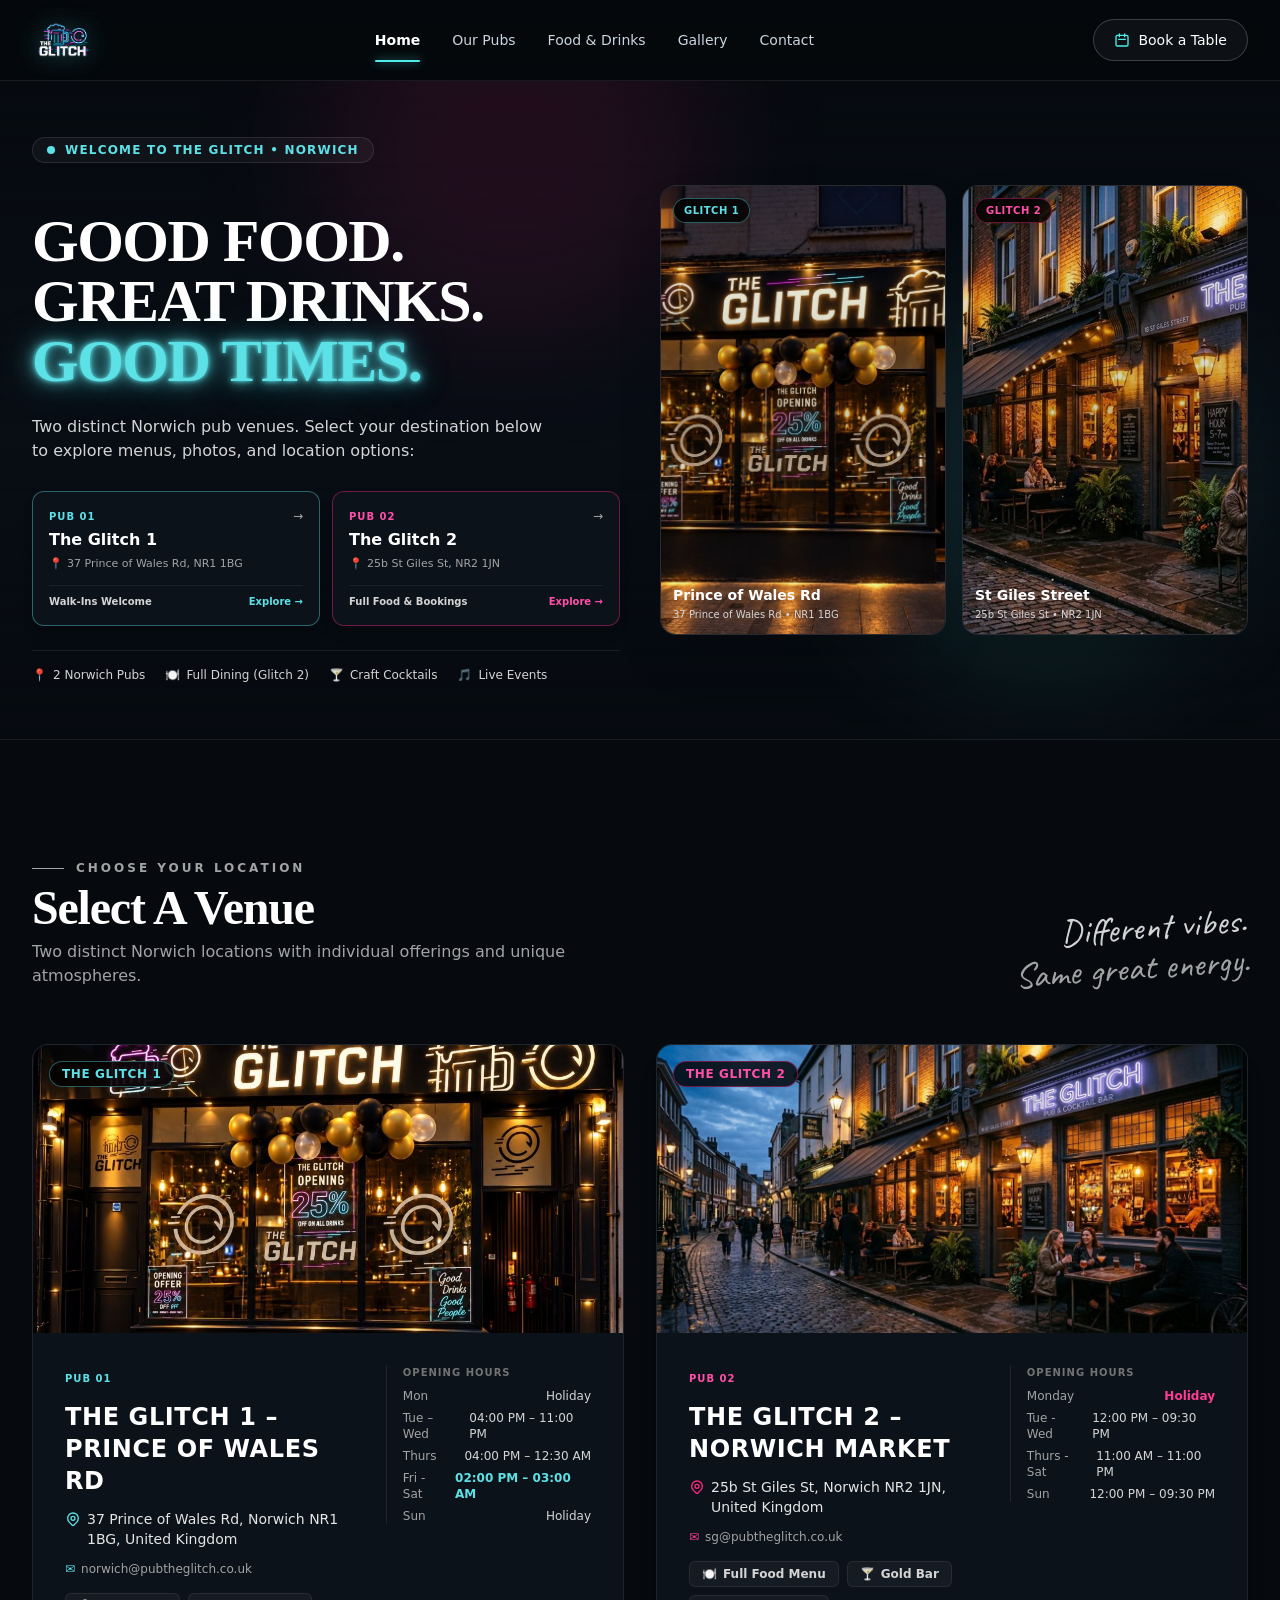
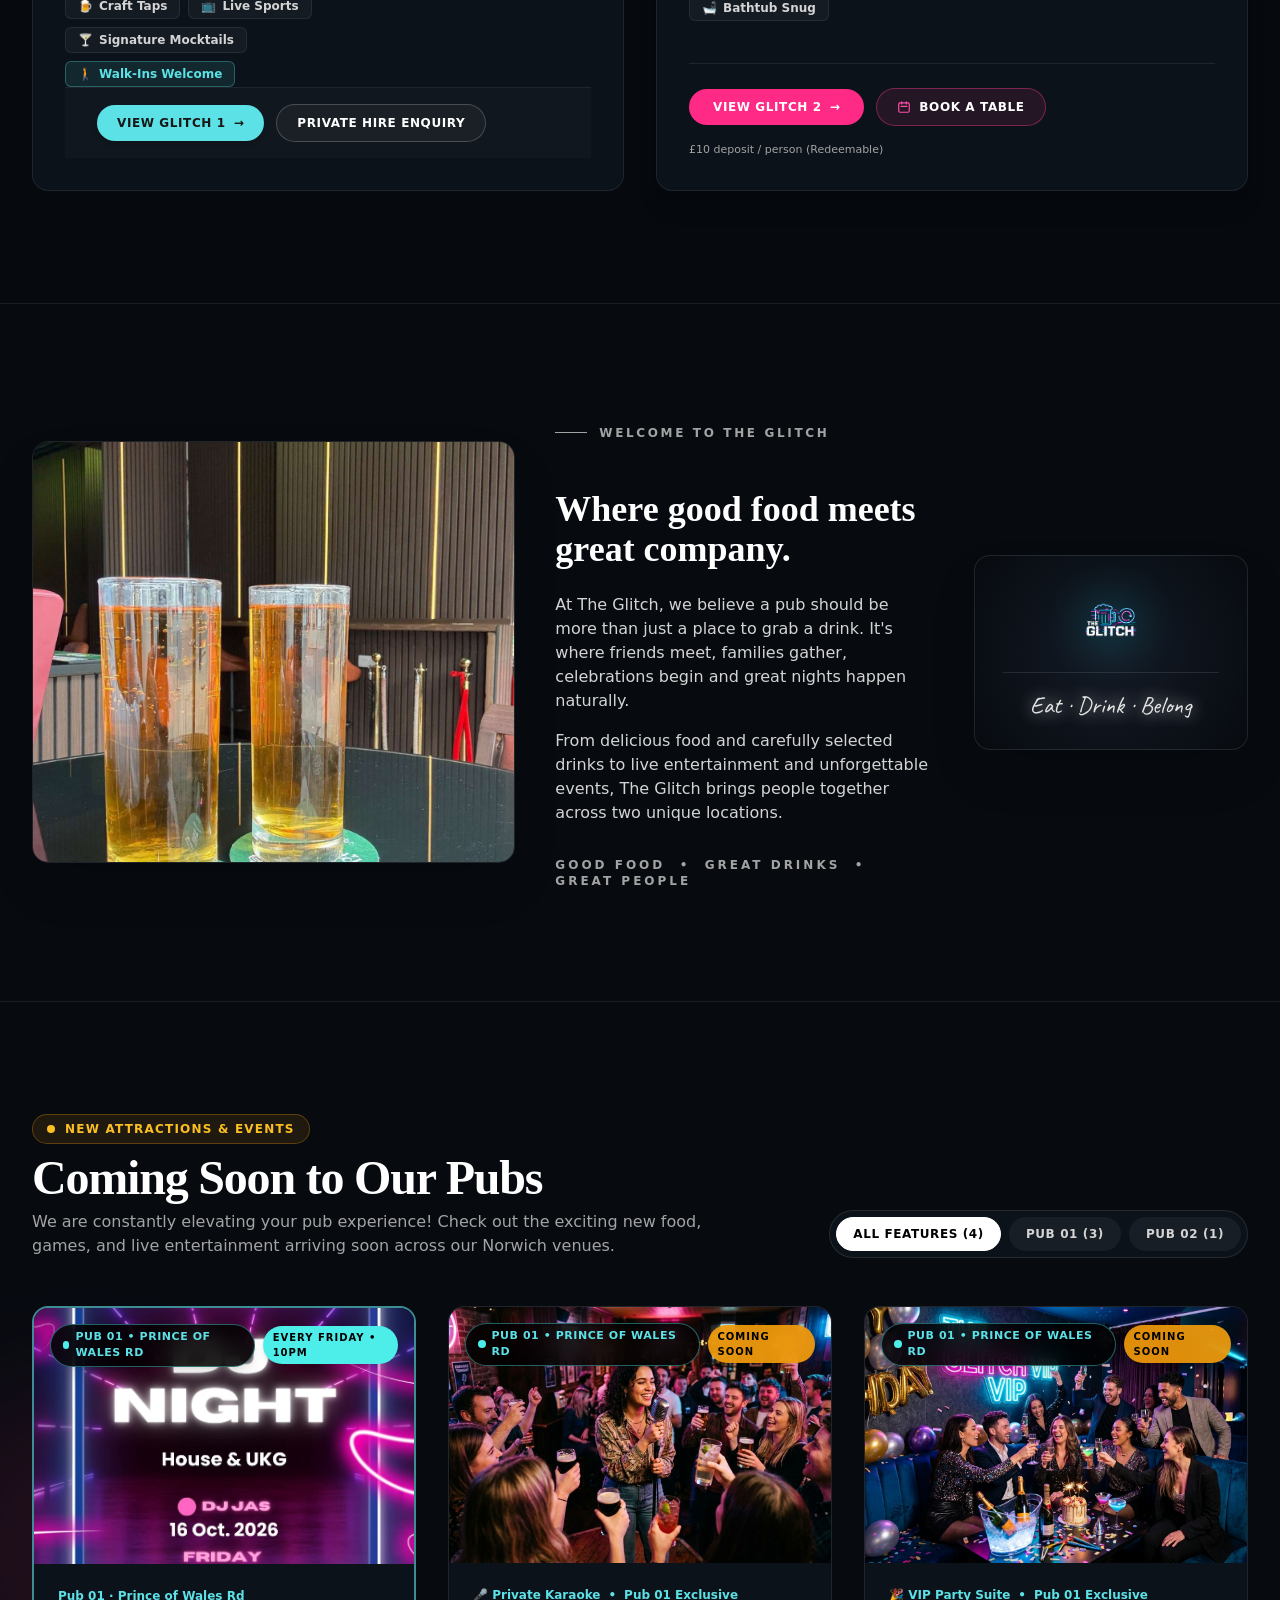
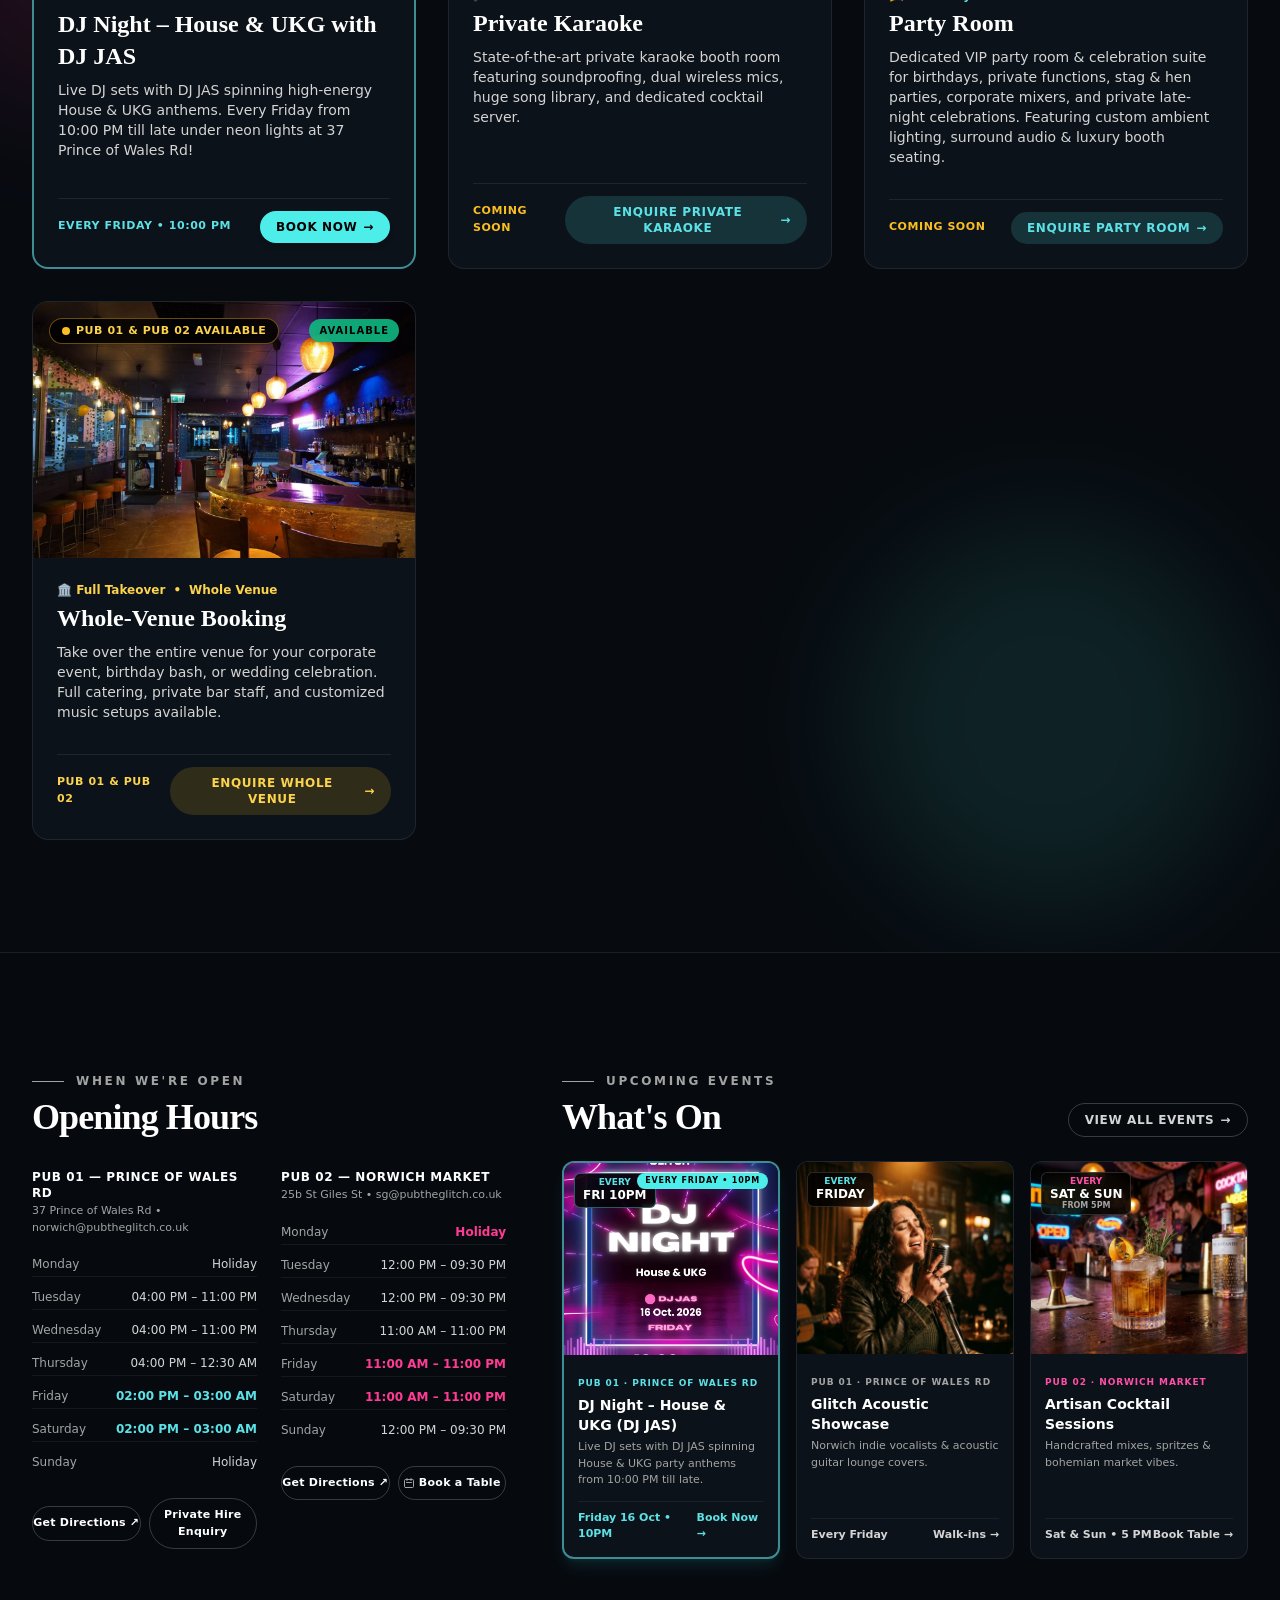
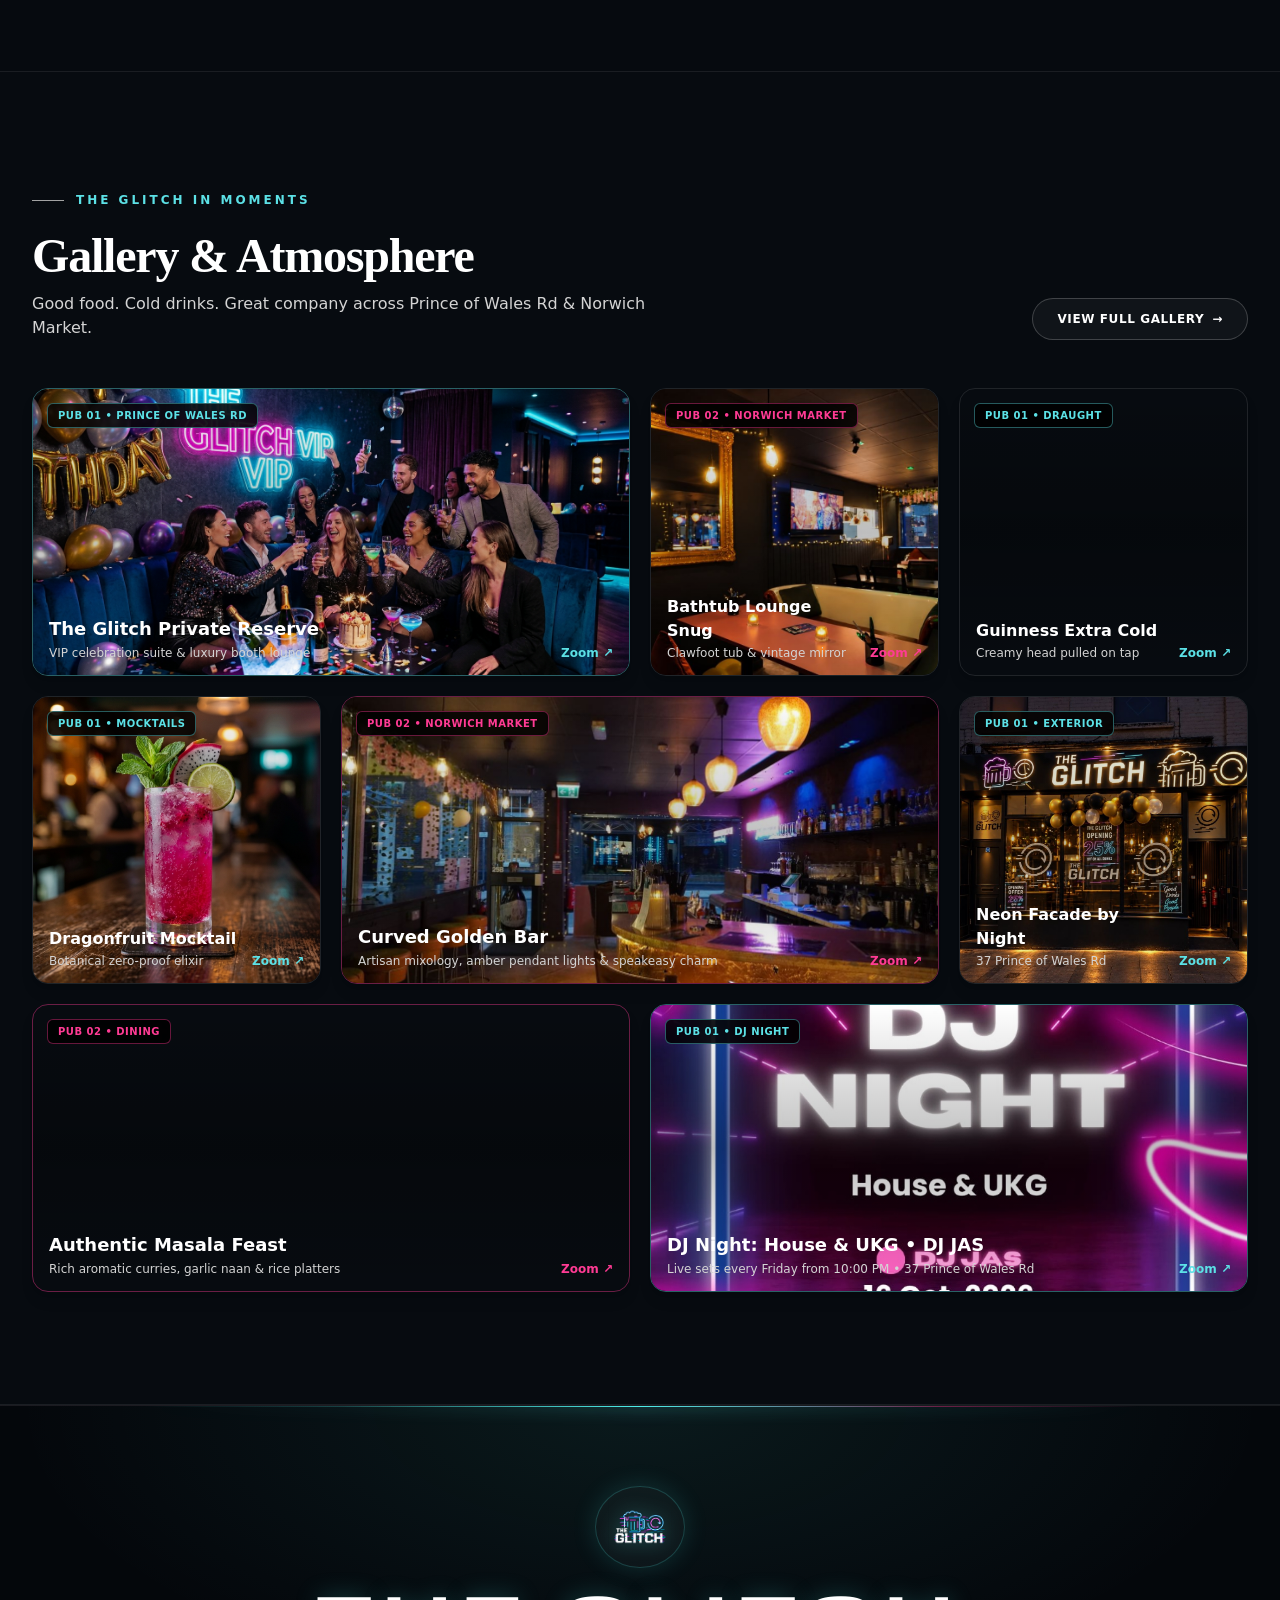
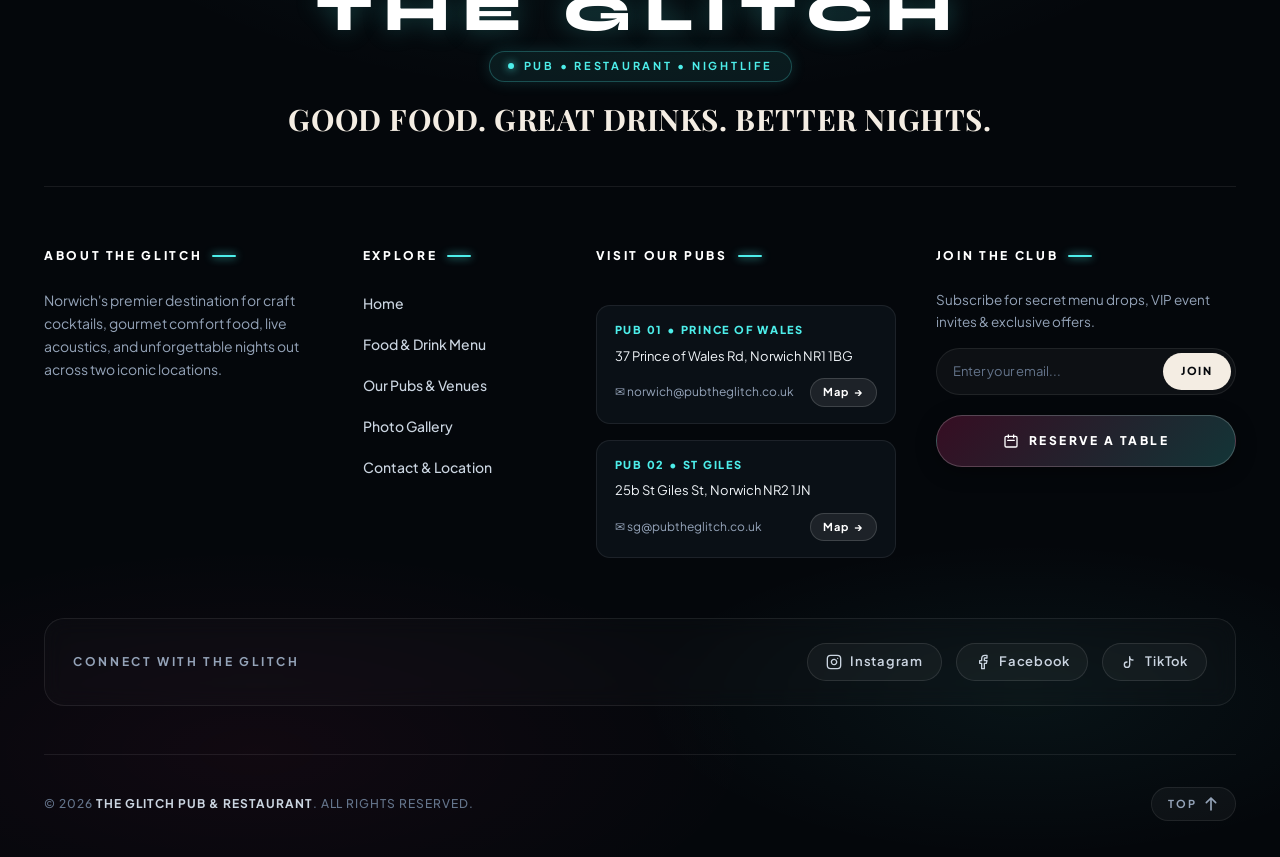
==== commit f98c8e1a: "Replace party room photo with authentic vibrant neon VIP celebration suite image" ====
--- a/index.html
+++ b/index.html
@@ -595,7 +595,7 @@
         <!-- CARD 4: Party Room (Pub 1 Only) -->
         <article data-pub="pub1" class="coming-soon-card bg-[#0c1219] rounded-2xl border border-white/[0.08] hover:border-[#4deeea]/60 transition-all duration-300 flex flex-col overflow-hidden group hover:shadow-2xl hover:shadow-[#4deeea]/10 hover:-translate-y-1">
           <div class="relative h-56 sm:h-64 overflow-hidden">
-            <img src="assets/pub1-party-suite.jpg?v=2" alt="Exclusive VIP Party Room Suite at The Glitch Prince of Wales Rd" class="w-full h-full object-cover group-hover:scale-105 transition-transform duration-700 ease-out" loading="lazy" decoding="async" />
+            <img src="assets/pub1-party-suite.jpg?v=3" alt="Exclusive VIP Party Room Suite at The Glitch Prince of Wales Rd" class="w-full h-full object-cover group-hover:scale-105 transition-transform duration-700 ease-out" loading="lazy" decoding="async" />
             <div class="absolute inset-0 bg-gradient-to-t from-[#0c1219] via-transparent to-transparent"></div>
             
             <!-- Top Badges -->
@@ -874,8 +874,8 @@
       <div class="grid grid-cols-1 sm:grid-cols-2 lg:grid-cols-4 gap-4 sm:gap-5">
 
         <!-- Photo 1 (Featured Wide / 2 cols): Pub 1 VIP Party Suite -->
-        <div onclick="openLightbox('assets/pub1-party-suite.jpg?v=2', 'The Glitch Private Reserve VIP Party Room &amp; Celebration Suite')" class="sm:col-span-2 relative h-64 sm:h-72 rounded-2xl overflow-hidden border border-[#5ce1e6]/40 hover:border-[#5ce1e6] transition-all duration-300 group cursor-pointer shadow-lg hover:shadow-cyan-500/10">
-          <img src="assets/pub1-party-suite.jpg?v=2" alt="The Glitch Private Reserve VIP Suite at Prince of Wales Rd" class="w-full h-full object-cover group-hover:scale-105 transition-transform duration-700 ease-out" loading="lazy" decoding="async" />
+        <div onclick="openLightbox('assets/pub1-party-suite.jpg?v=3', 'The Glitch Private Reserve VIP Party Room &amp; Celebration Suite')" class="sm:col-span-2 relative h-64 sm:h-72 rounded-2xl overflow-hidden border border-[#5ce1e6]/40 hover:border-[#5ce1e6] transition-all duration-300 group cursor-pointer shadow-lg hover:shadow-cyan-500/10">
+          <img src="assets/pub1-party-suite.jpg?v=3" alt="The Glitch Private Reserve VIP Suite at Prince of Wales Rd" class="w-full h-full object-cover group-hover:scale-105 transition-transform duration-700 ease-out" loading="lazy" decoding="async" />
           <div class="absolute inset-0 bg-gradient-to-t from-black/90 via-black/25 to-transparent"></div>
           <span class="absolute top-3.5 left-3.5 px-2.5 py-1 rounded-md bg-black/85 backdrop-blur-md border border-[#5ce1e6]/40 text-[10px] font-extrabold uppercase tracking-wider text-[#5ce1e6]">Pub 01 &bull; Prince of Wales Rd</span>
           <div class="absolute bottom-3.5 left-4 right-4 flex items-end justify-between">
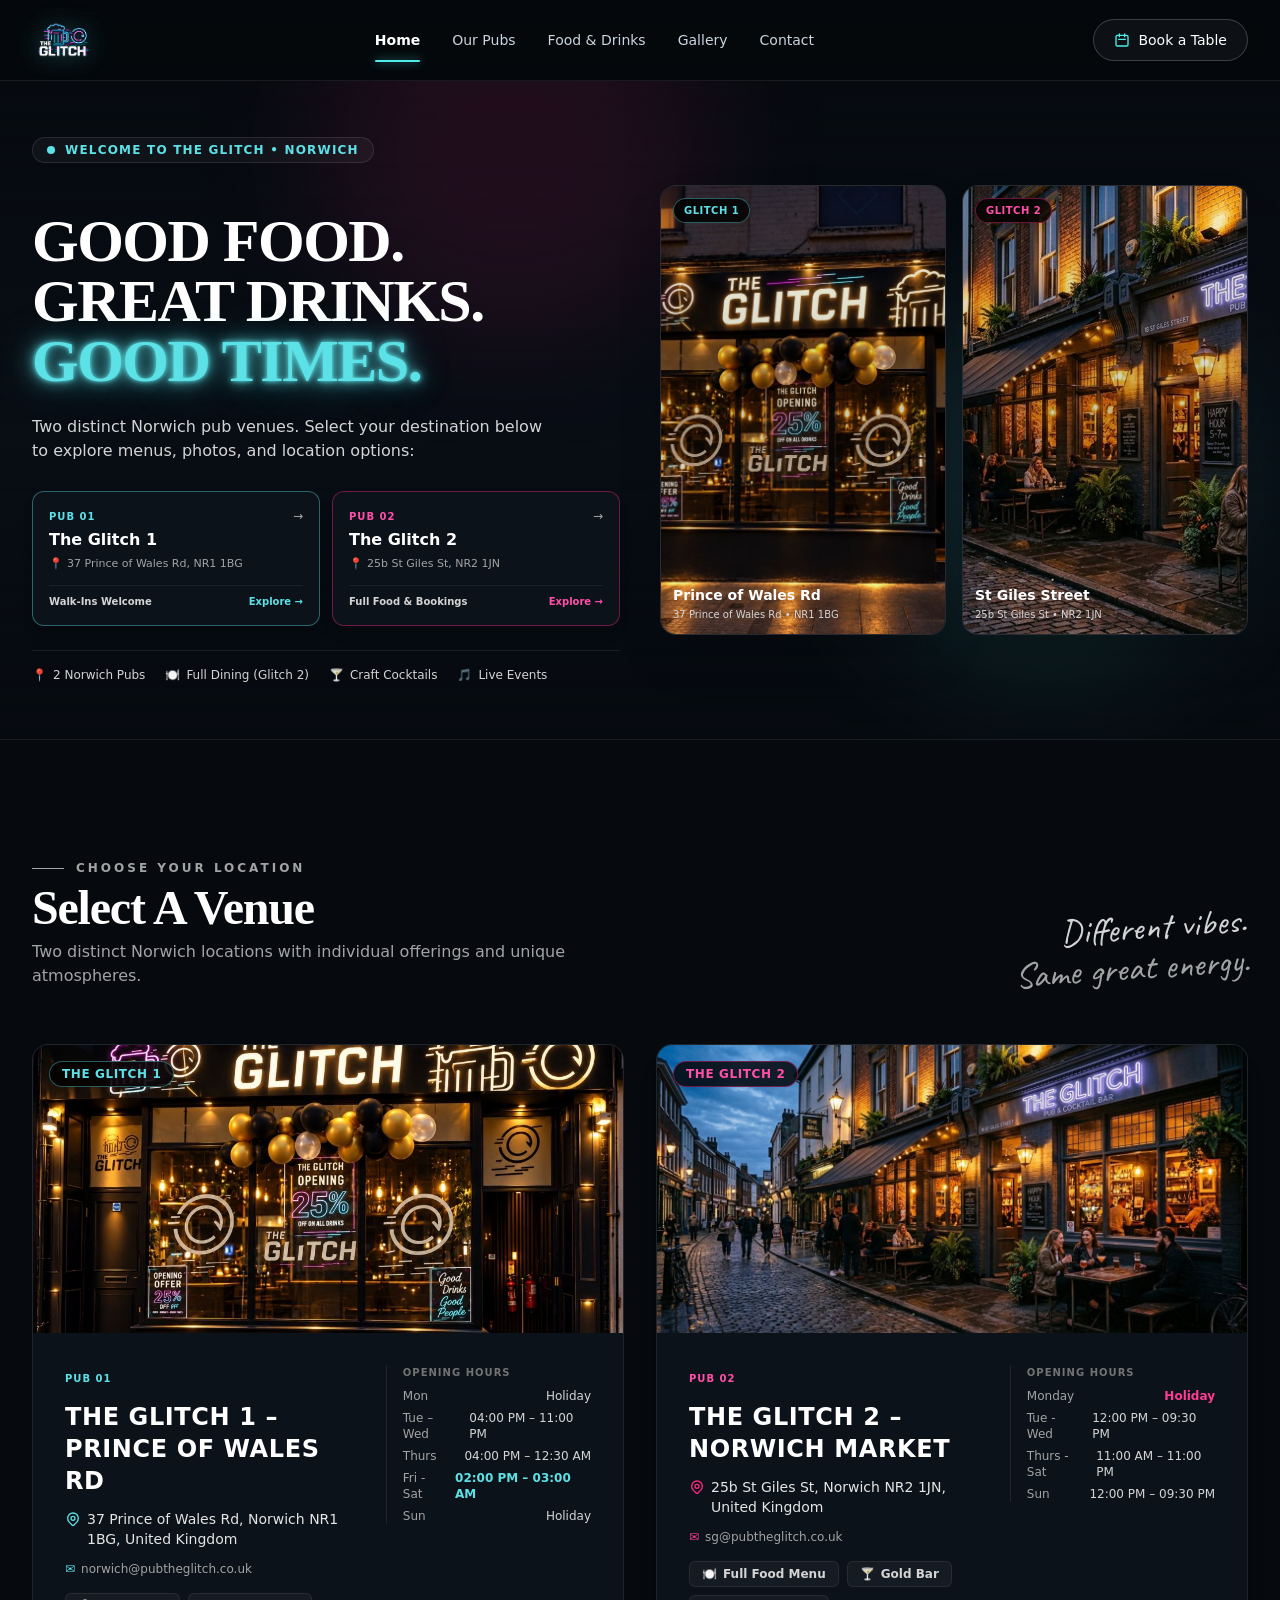
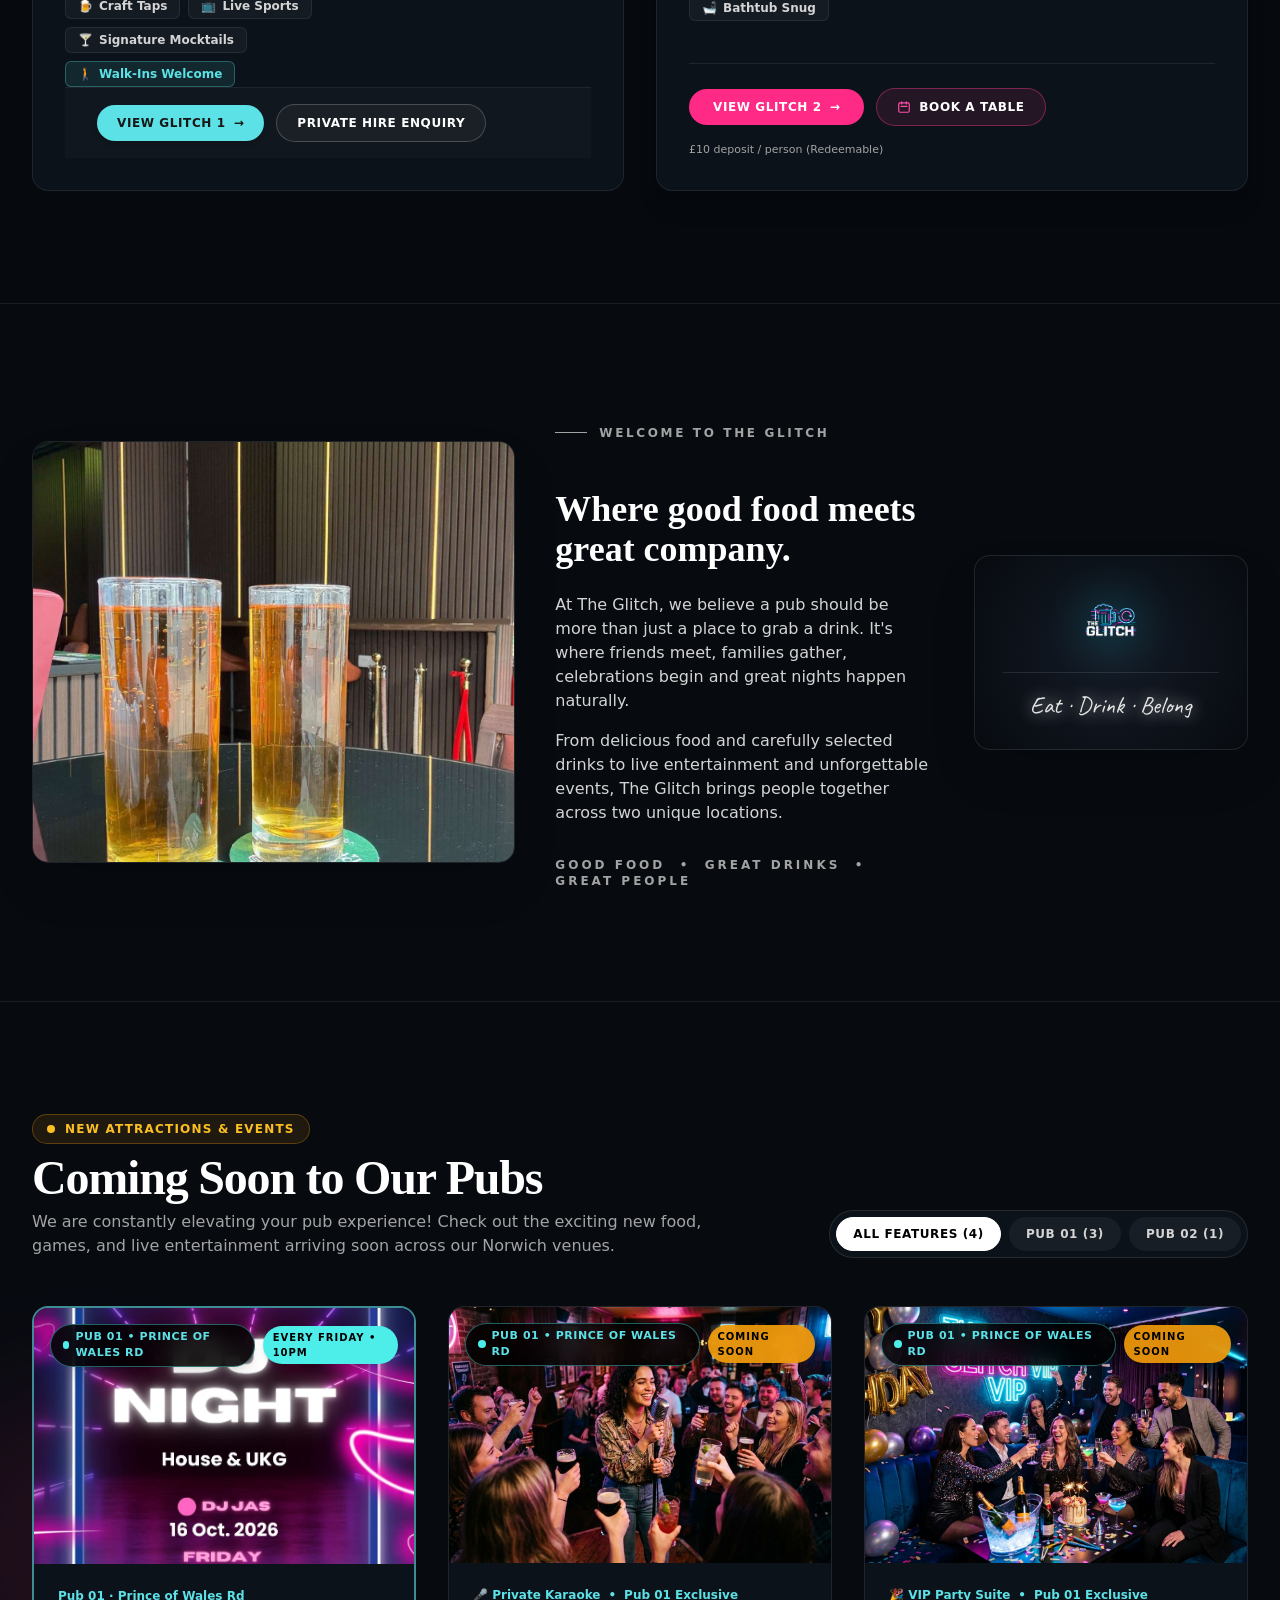
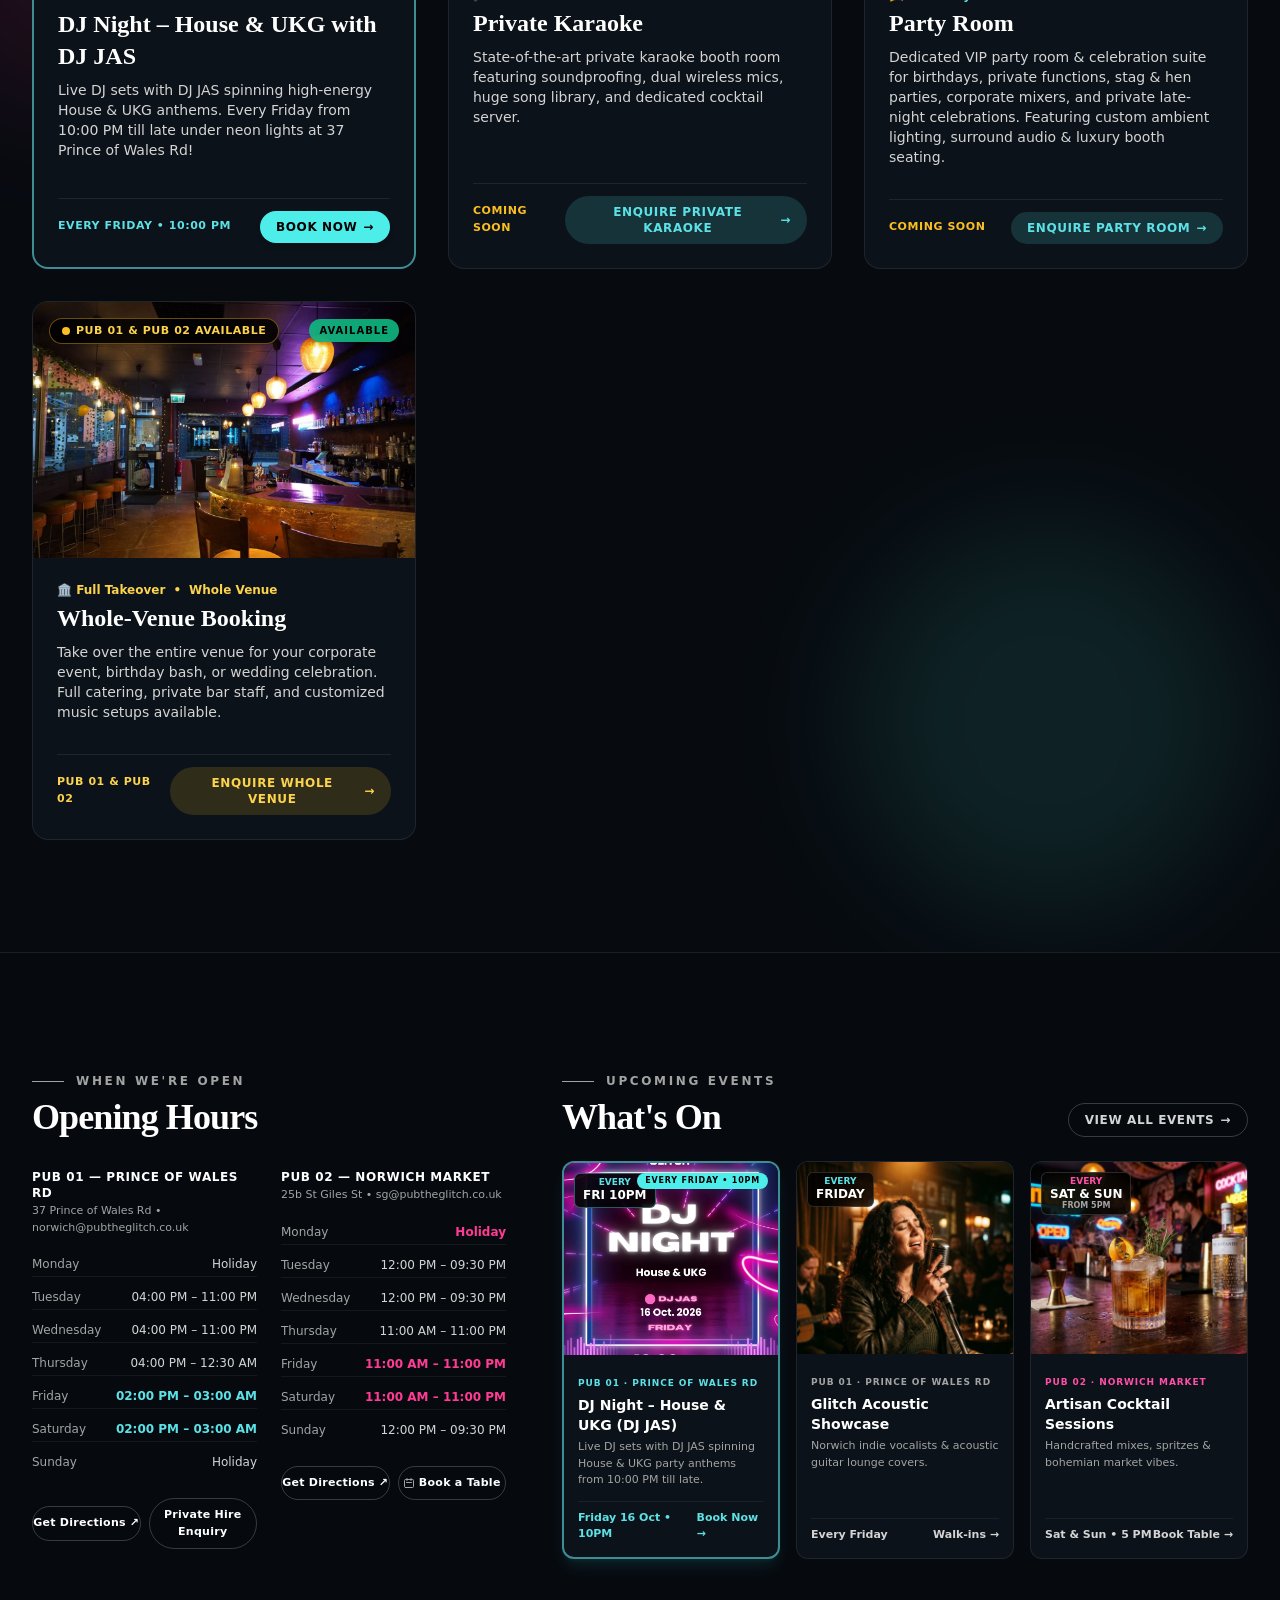
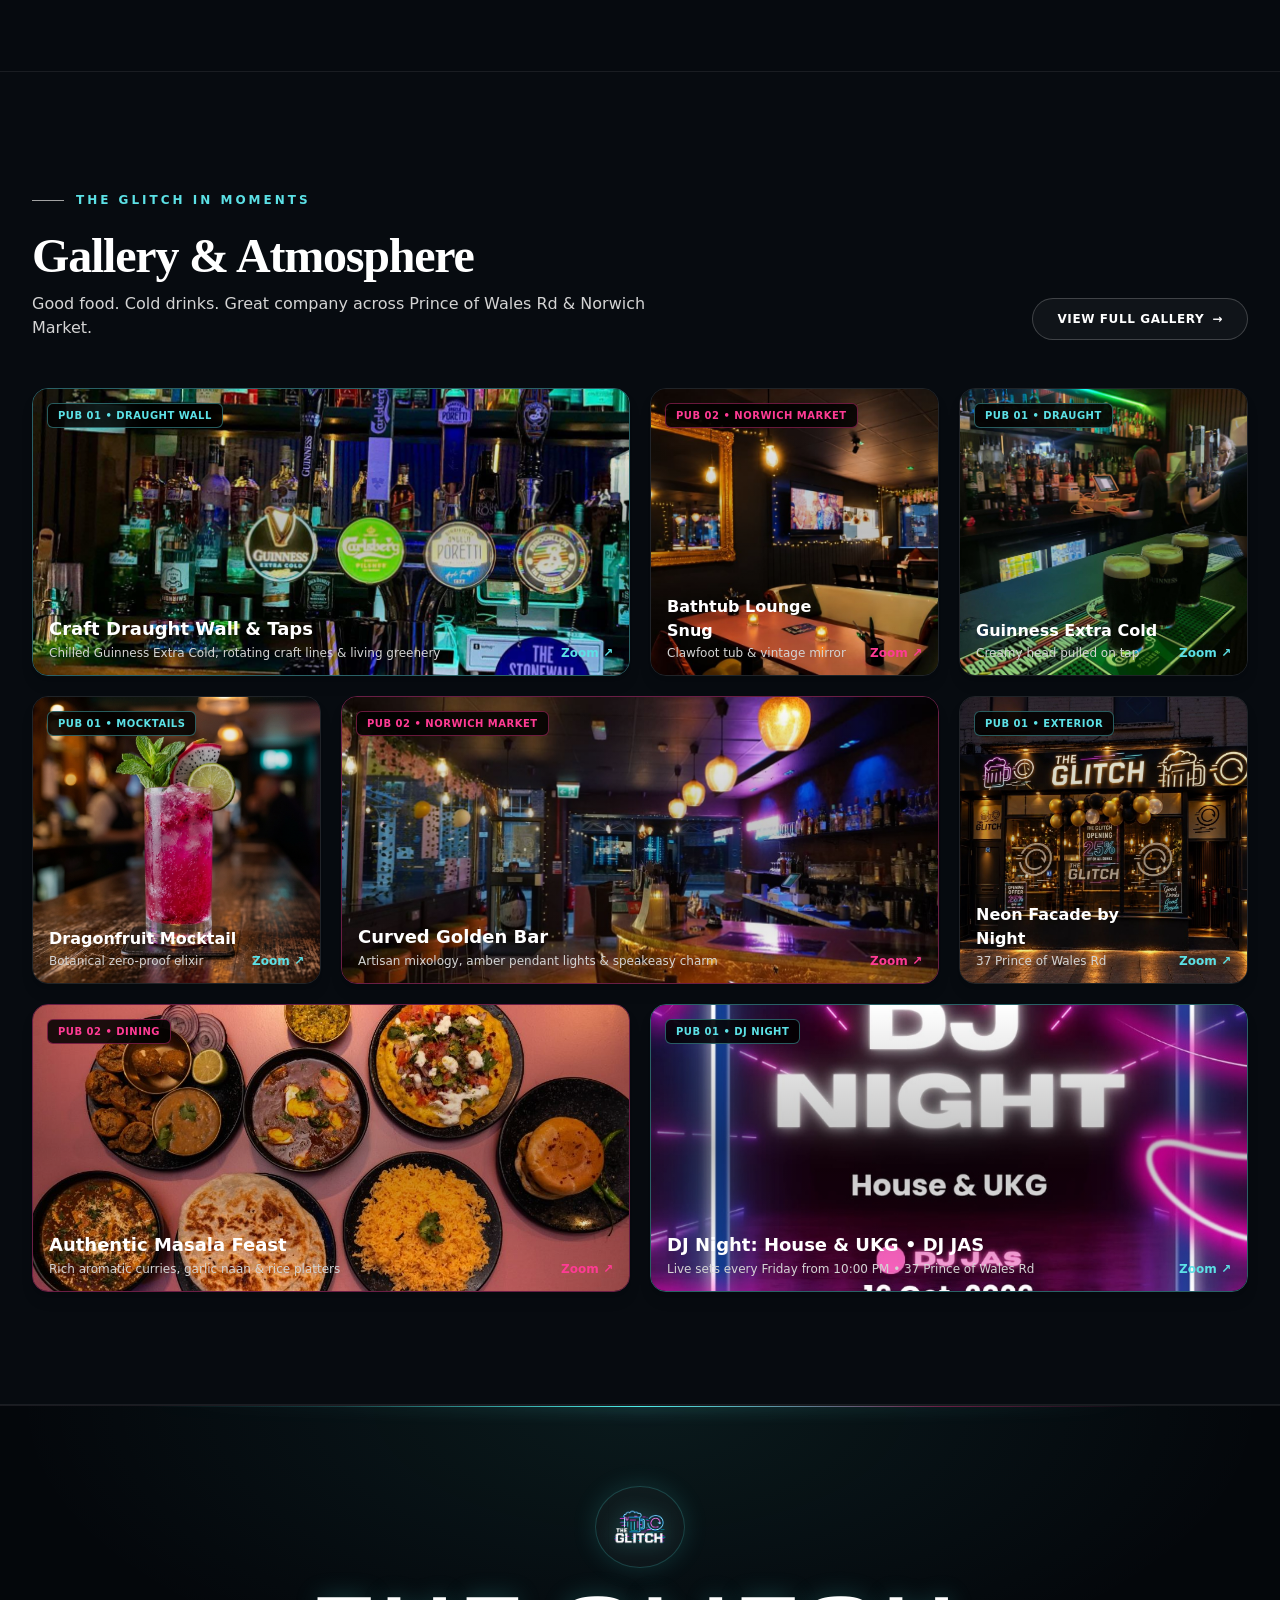
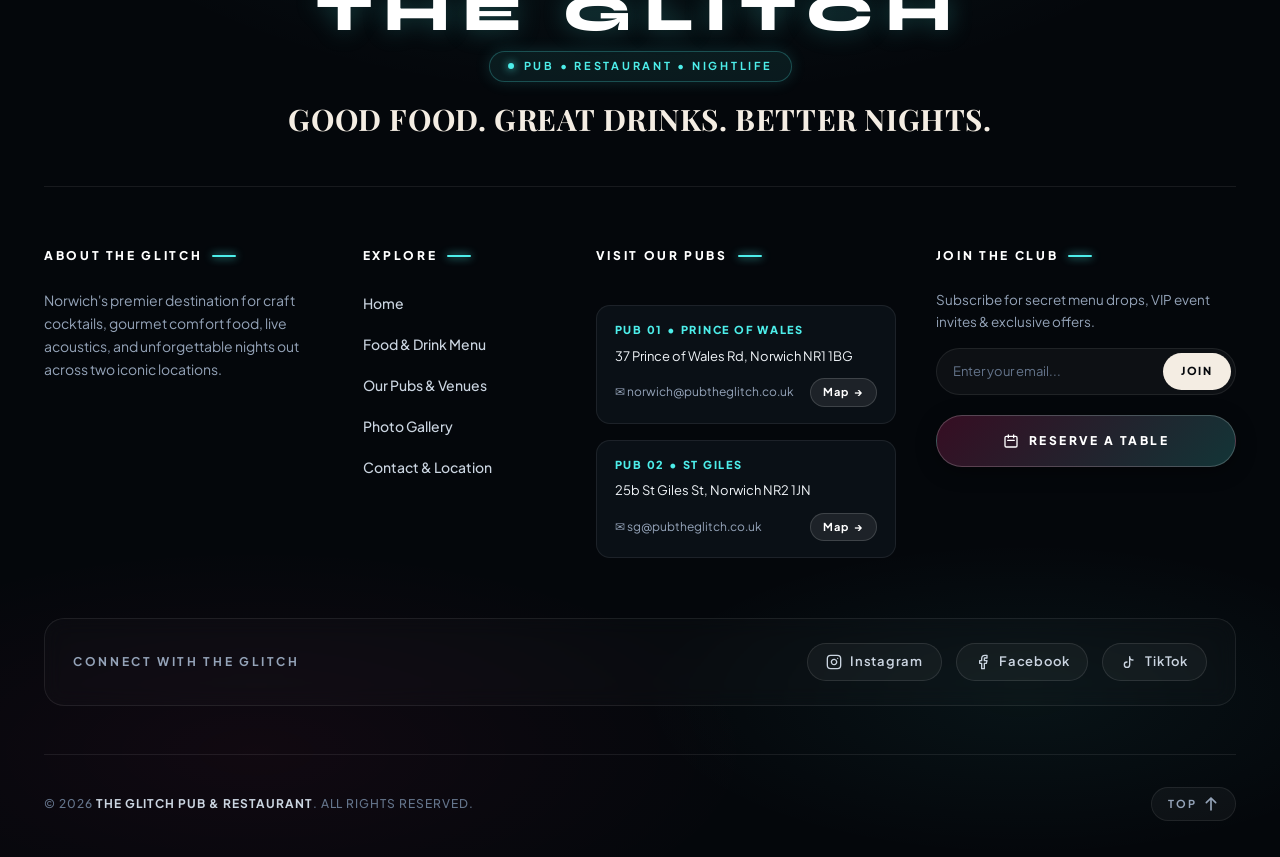
==== commit 4a268563: "Remove old private reserve booth image from home page bento grid, replace with Craft Draught Wall" ====
--- a/index.html
+++ b/index.html
@@ -873,15 +873,15 @@
       <!-- Balanced 8-Photo Editorial Bento Grid -->
       <div class="grid grid-cols-1 sm:grid-cols-2 lg:grid-cols-4 gap-4 sm:gap-5">
 
-        <!-- Photo 1 (Featured Wide / 2 cols): Pub 1 VIP Party Suite -->
-        <div onclick="openLightbox('assets/pub1-party-suite.jpg?v=3', 'The Glitch Private Reserve VIP Party Room &amp; Celebration Suite')" class="sm:col-span-2 relative h-64 sm:h-72 rounded-2xl overflow-hidden border border-[#5ce1e6]/40 hover:border-[#5ce1e6] transition-all duration-300 group cursor-pointer shadow-lg hover:shadow-cyan-500/10">
-          <img src="assets/pub1-party-suite.jpg?v=3" alt="The Glitch Private Reserve VIP Suite at Prince of Wales Rd" class="w-full h-full object-cover group-hover:scale-105 transition-transform duration-700 ease-out" loading="lazy" decoding="async" />
+        <!-- Photo 1 (Featured Wide / 2 cols): Pub 1 Craft Draught Wall -->
+        <div onclick="openLightbox('assets/pub1-taps.jpg', 'Craft Draught Beer Wall &amp; Living Greenery at Prince of Wales Rd')" class="sm:col-span-2 relative h-64 sm:h-72 rounded-2xl overflow-hidden border border-[#5ce1e6]/40 hover:border-[#5ce1e6] transition-all duration-300 group cursor-pointer shadow-lg hover:shadow-cyan-500/10">
+          <img src="assets/pub1-taps.jpg" alt="Craft Draught Beer Taps &amp; Greenery Wall at The Glitch 1 Prince of Wales Rd" class="w-full h-full object-cover group-hover:scale-105 transition-transform duration-700 ease-out" loading="lazy" decoding="async" />
           <div class="absolute inset-0 bg-gradient-to-t from-black/90 via-black/25 to-transparent"></div>
-          <span class="absolute top-3.5 left-3.5 px-2.5 py-1 rounded-md bg-black/85 backdrop-blur-md border border-[#5ce1e6]/40 text-[10px] font-extrabold uppercase tracking-wider text-[#5ce1e6]">Pub 01 &bull; Prince of Wales Rd</span>
+          <span class="absolute top-3.5 left-3.5 px-2.5 py-1 rounded-md bg-black/85 backdrop-blur-md border border-[#5ce1e6]/40 text-[10px] font-extrabold uppercase tracking-wider text-[#5ce1e6]">Pub 01 &bull; Draught Wall</span>
           <div class="absolute bottom-3.5 left-4 right-4 flex items-end justify-between">
             <div>
-              <h4 class="text-base sm:text-lg font-bold text-white group-hover:text-[#5ce1e6] transition">The Glitch Private Reserve</h4>
-              <p class="text-xs text-neutral-300 mt-0.5">VIP celebration suite &amp; luxury booth lounge</p>
+              <h4 class="text-base sm:text-lg font-bold text-white group-hover:text-[#5ce1e6] transition">Craft Draught Wall &amp; Taps</h4>
+              <p class="text-xs text-neutral-300 mt-0.5">Chilled Guinness Extra Cold, rotating craft lines &amp; living greenery</p>
             </div>
             <span class="text-xs font-semibold text-[#5ce1e6] shrink-0 ml-2 group-hover:translate-x-0.5 transition">Zoom ↗</span>
           </div>
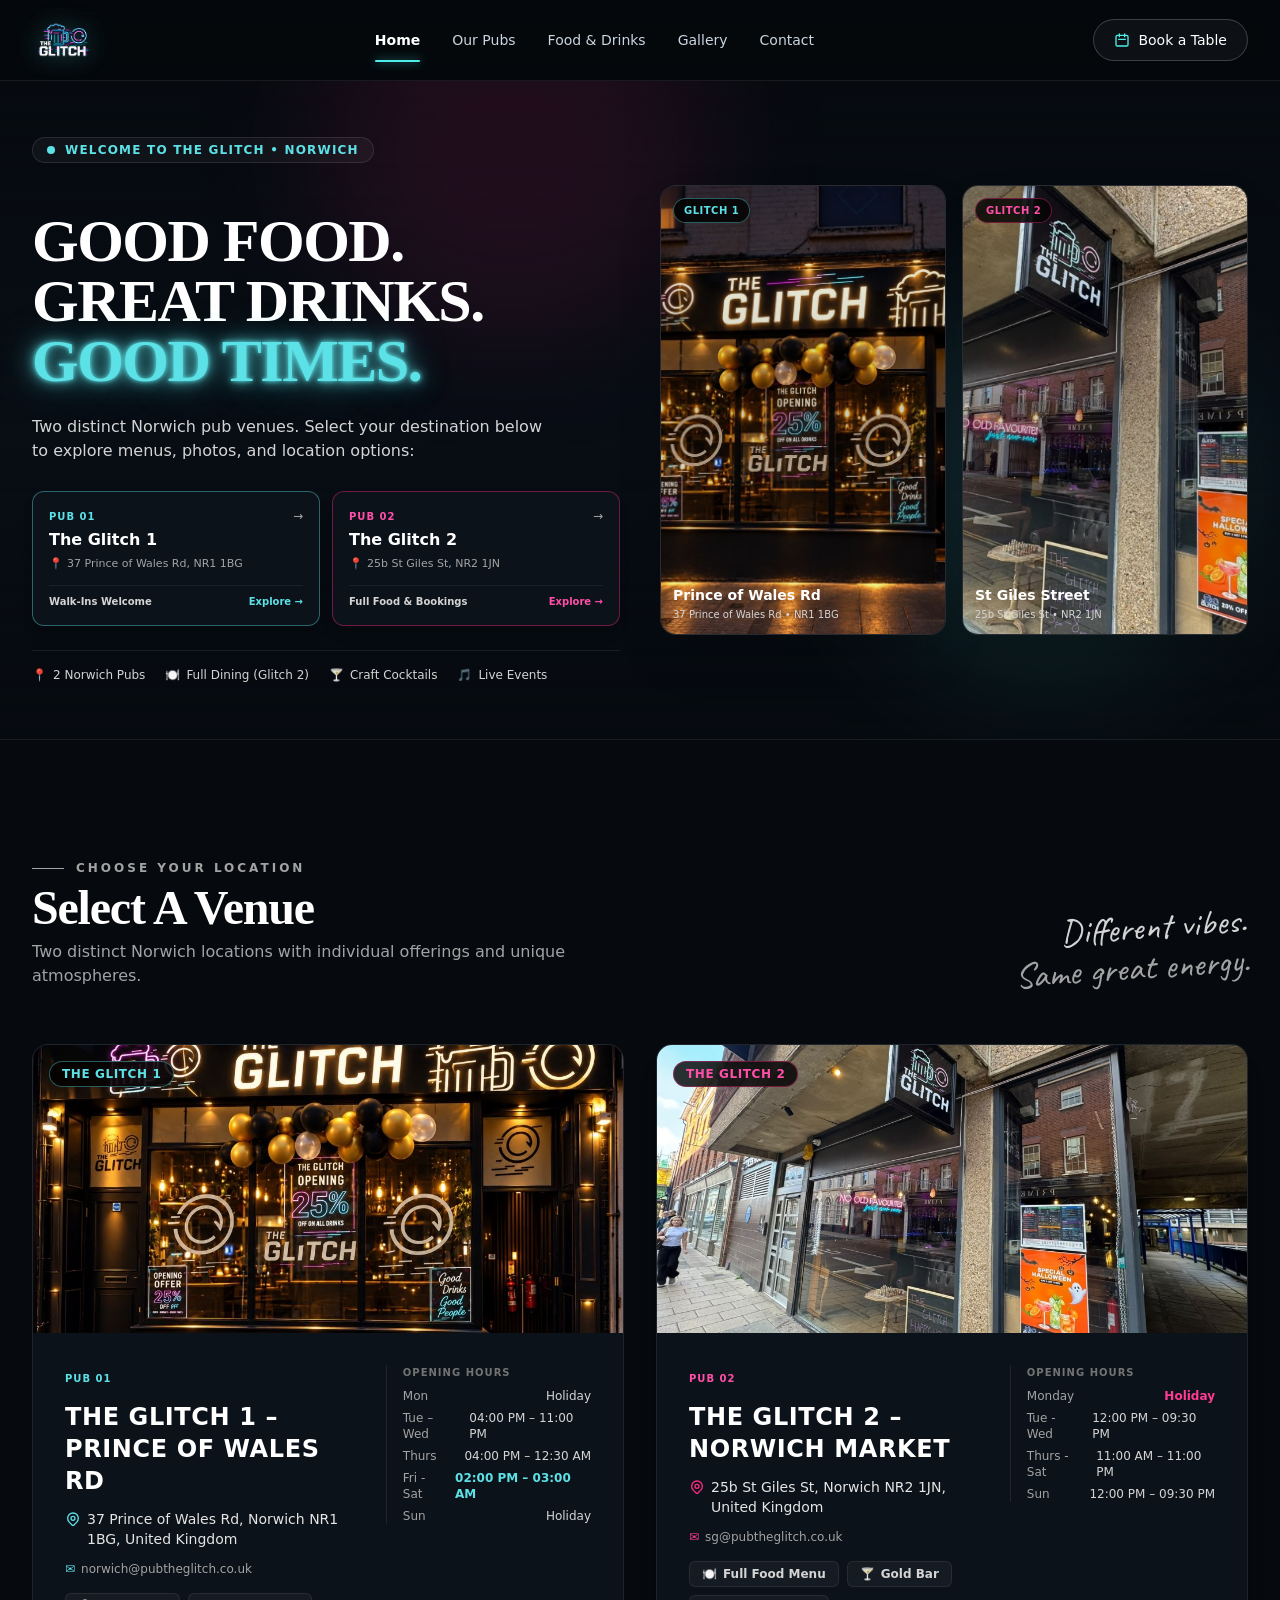
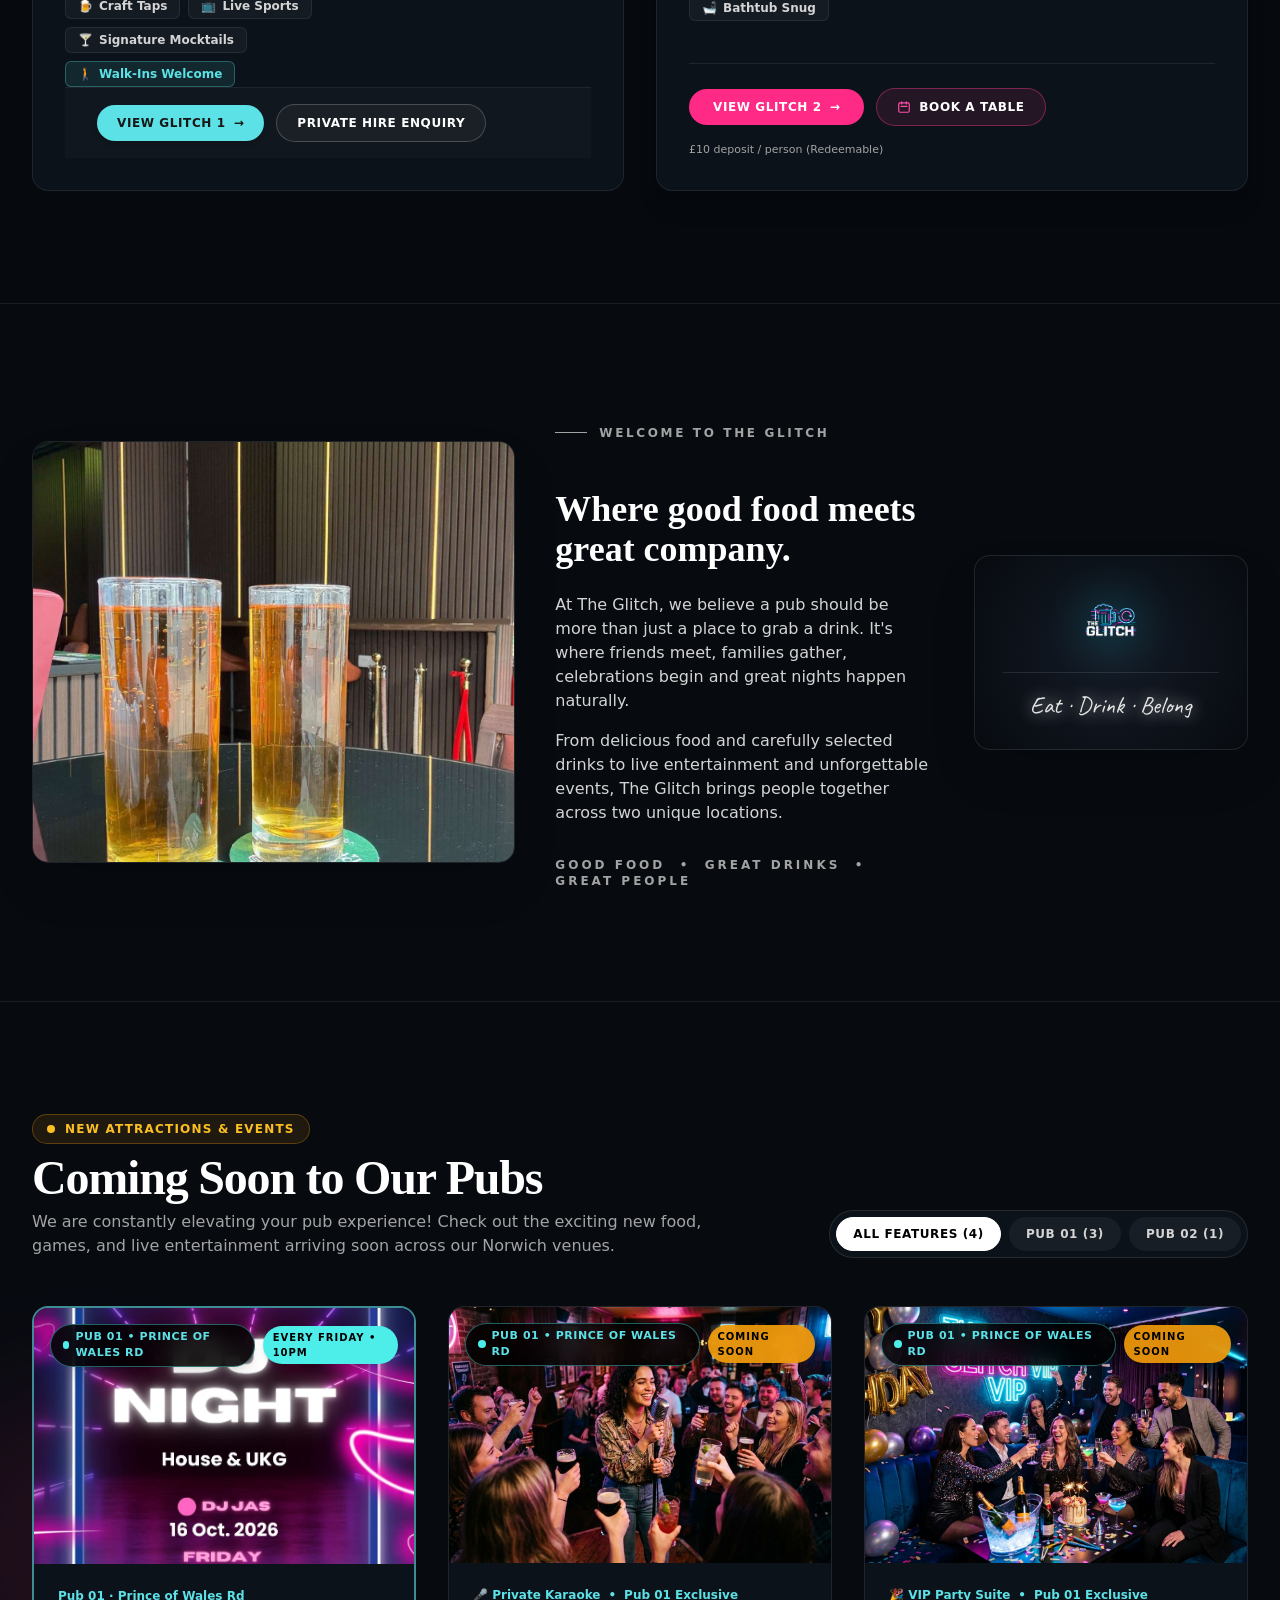
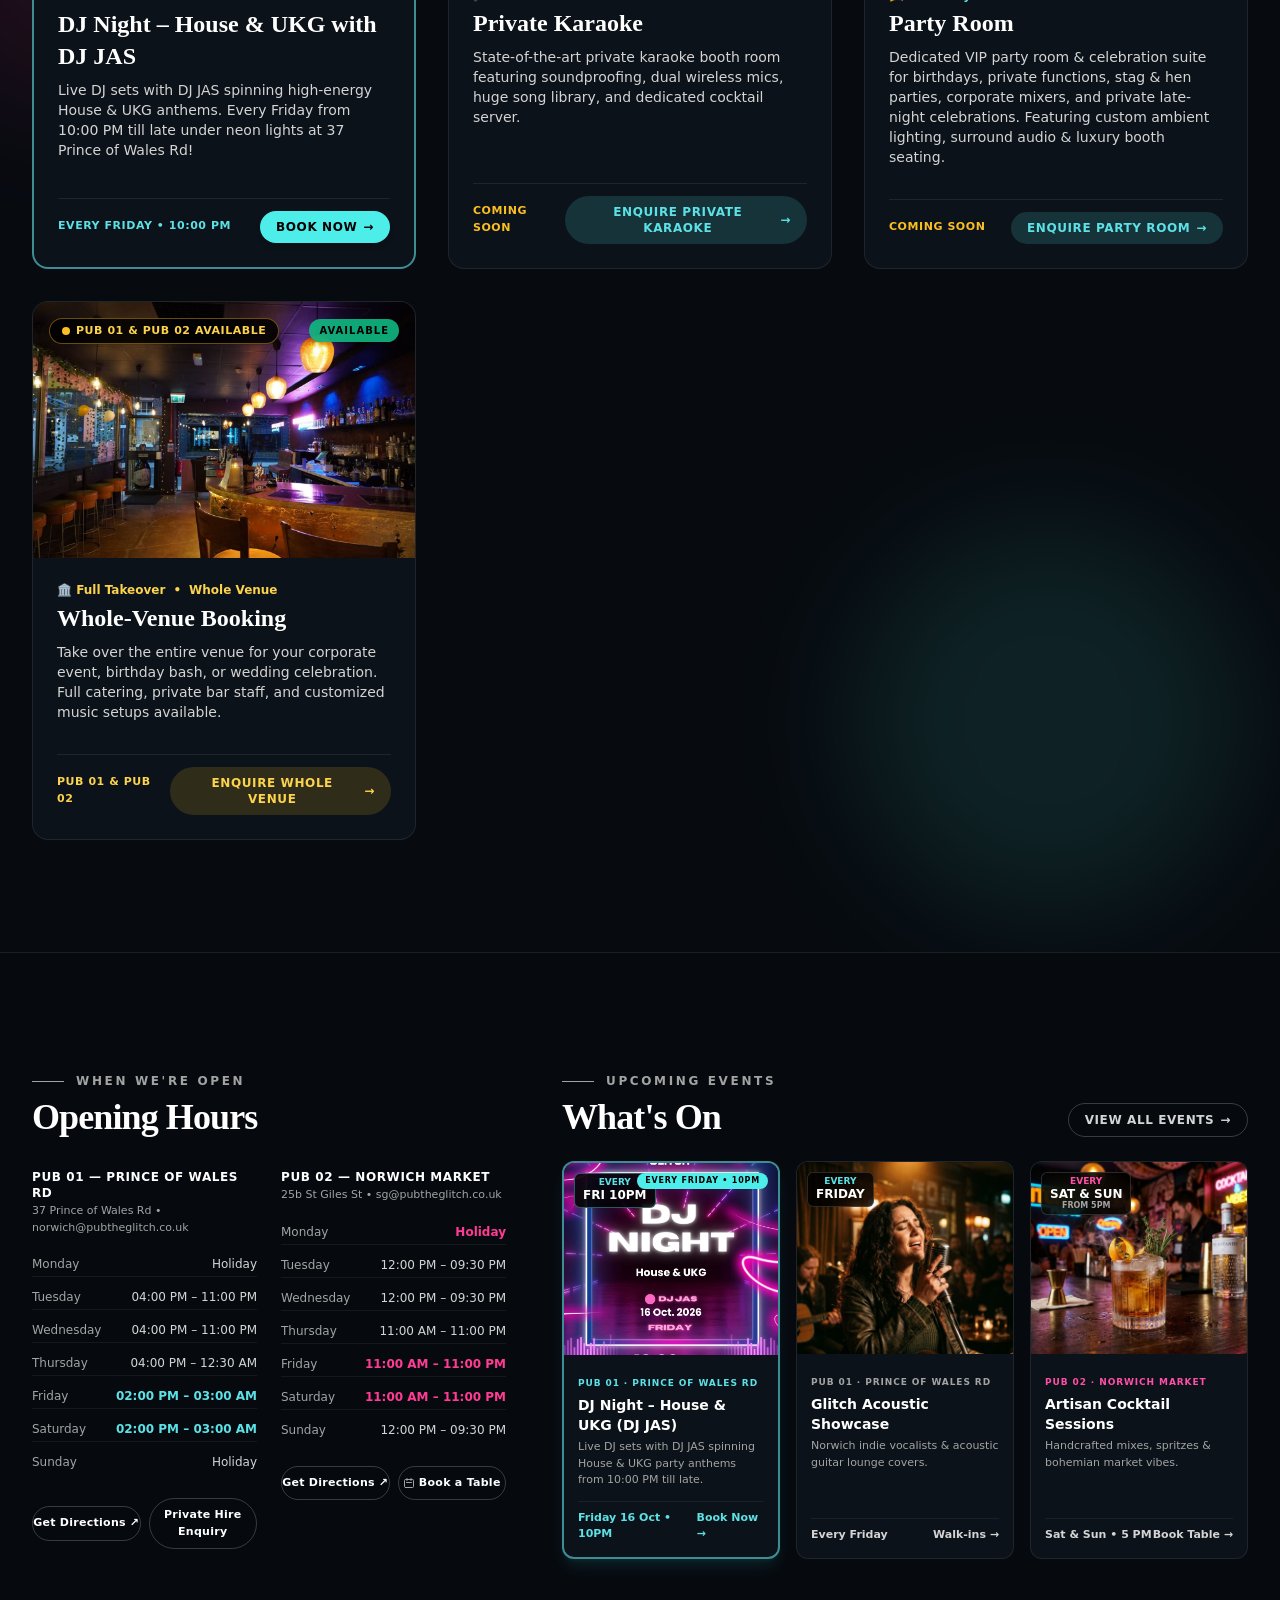
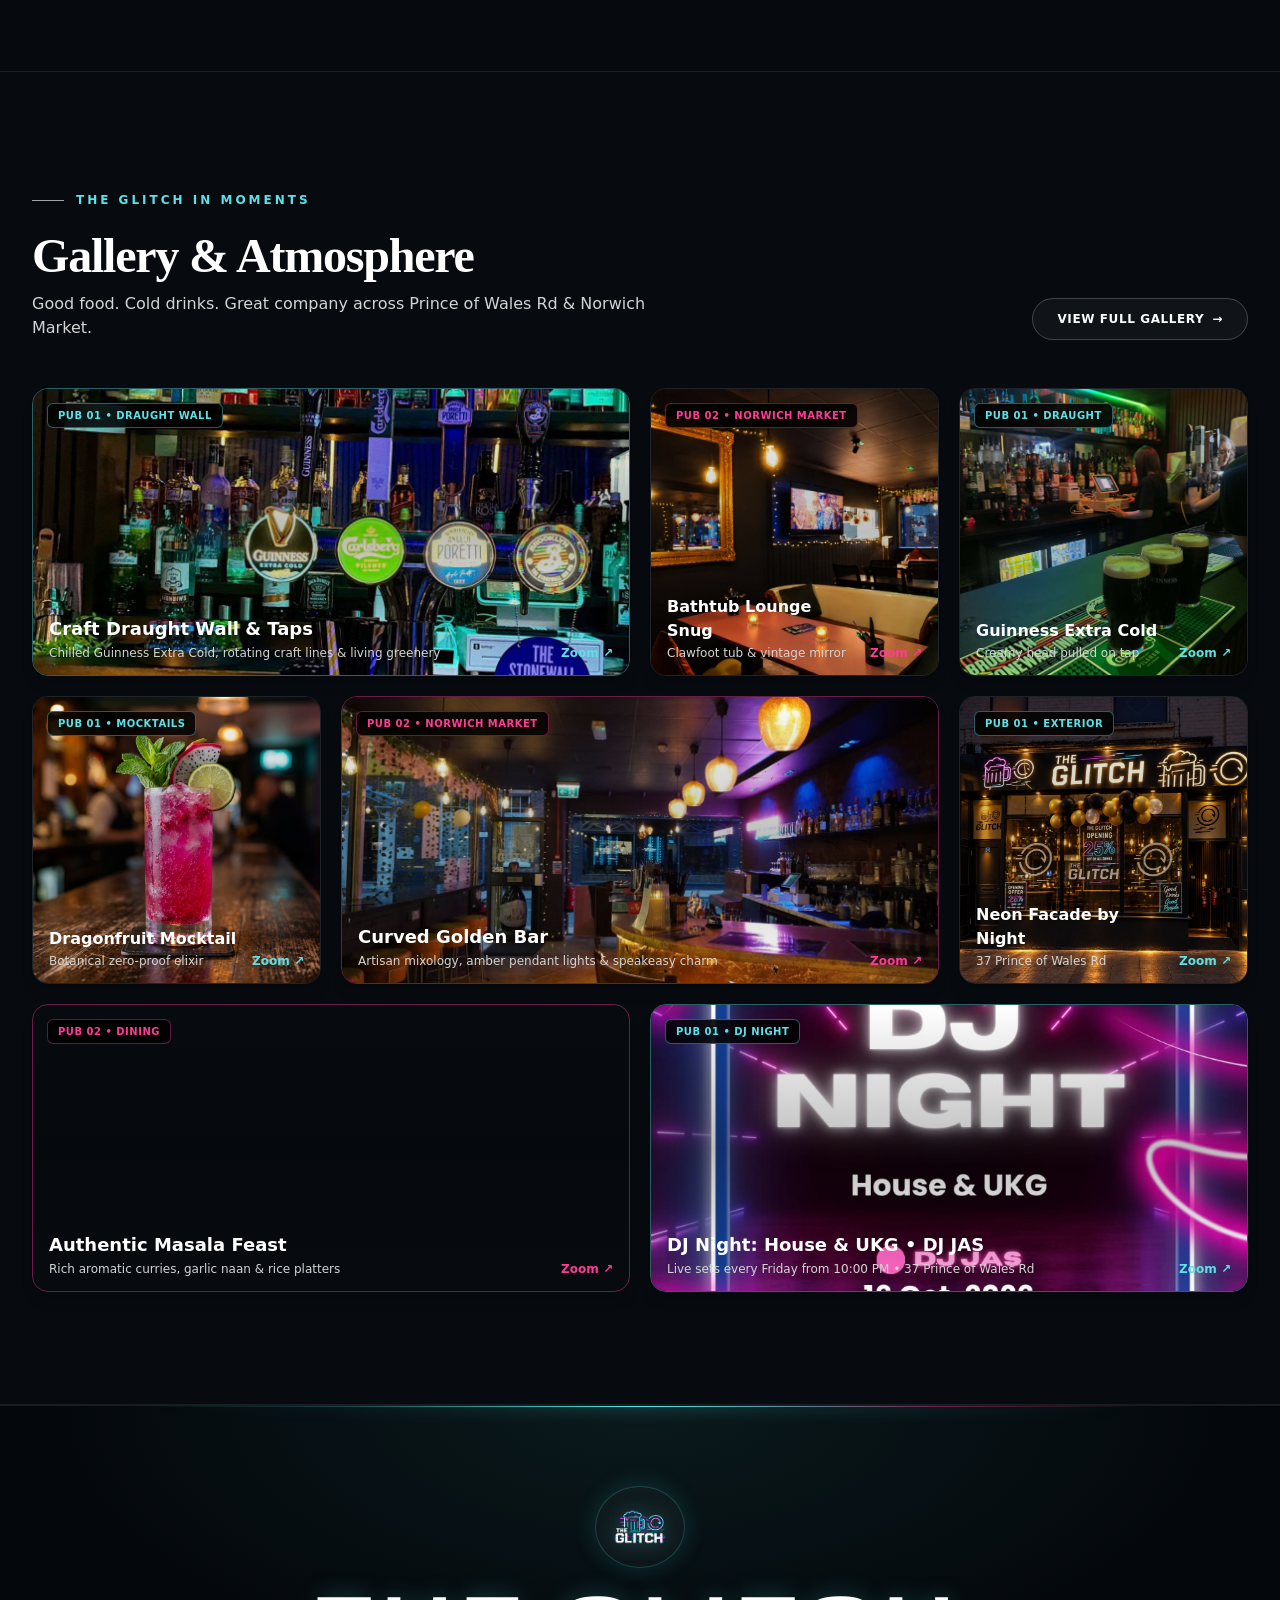
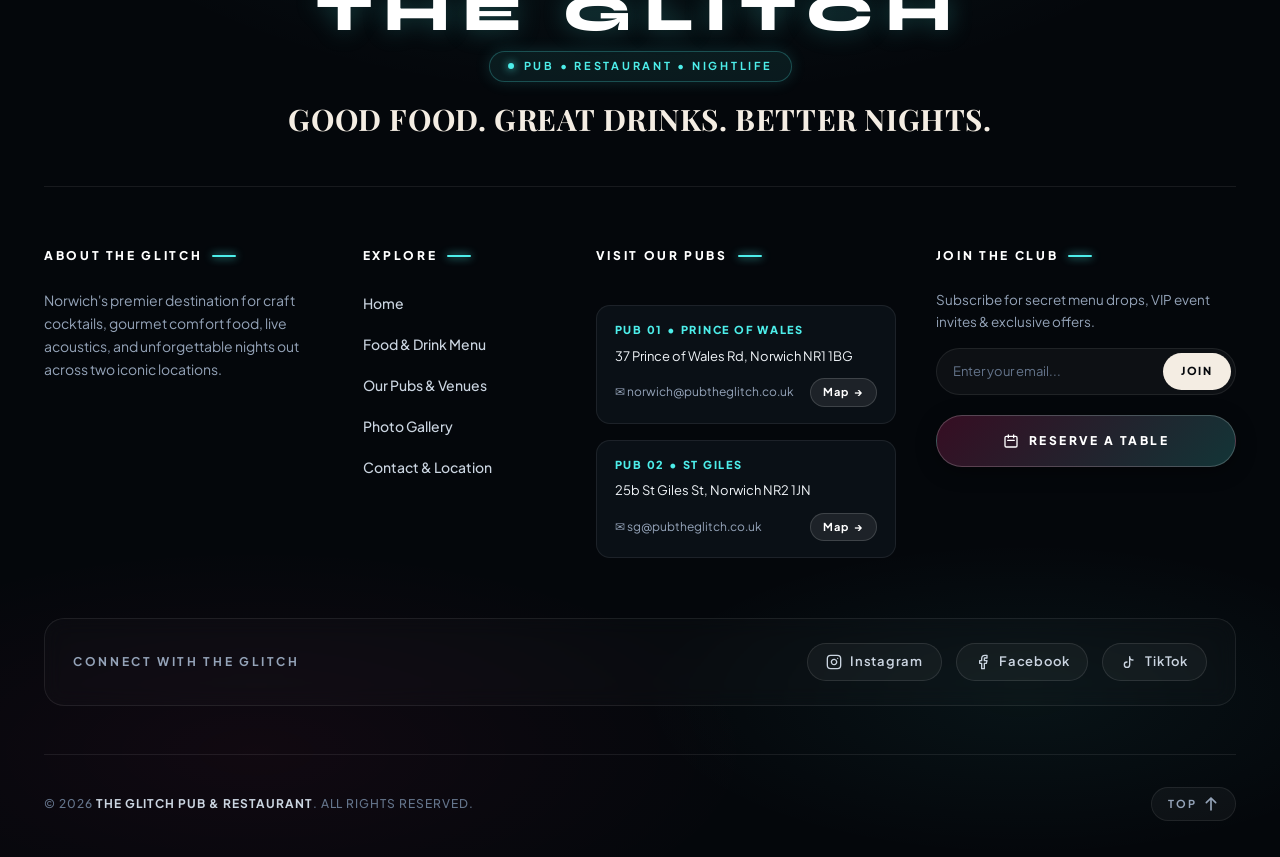
==== commit 63e847b0: "Set real St Giles Street storefront photo as Pub 2 front image across the site" ====
--- a/index.html
+++ b/index.html
@@ -257,7 +257,7 @@
 
             <!-- Glitch 2 Visual Tile -->
             <a href="our-pubs.html?venue=glitch2" class="group relative rounded-2xl overflow-hidden border border-white/[0.12] hover:border-[#ff2a85] transition-all duration-500 shadow-2xl bg-[#0a0f16]">
-              <img src="assets/pub2-exterior-twilight.jpg" alt="The Glitch 2 Norwich Market St Giles Street Pub &amp; Cocktail Bar" class="w-full h-full object-cover group-hover:scale-105 transition-transform duration-700 ease-out" loading="eager" />
+              <img src="assets/pub2-exterior-front.jpg" alt="The Glitch 2 St Giles Street Storefront &amp; Overhead Sign" class="w-full h-full object-cover group-hover:scale-105 transition-transform duration-700 ease-out" loading="eager" />
               <div class="absolute inset-0 bg-gradient-to-t from-black/90 via-black/20 to-transparent"></div>
 
               <div class="absolute top-3 left-3 bg-black/80 backdrop-blur-md border border-[#ff2a85]/40 text-[#ff4fa8] px-2.5 py-1 rounded-full text-[10px] font-extrabold uppercase tracking-wider">
@@ -366,7 +366,7 @@
         <!-- ==================== LOCATION 02 CARD ==================== -->
         <article class="bg-[#0c1219] rounded-2xl border border-white/[0.08] overflow-hidden transition-all duration-300 flex flex-col group hover:border-[#ff2a85]/50 shadow-xl">
           <div class="relative h-64 sm:h-72 overflow-hidden">
-            <img src="assets/pub2-exterior-twilight.jpg" alt="The Glitch 2 Norwich Market St Giles Street Pub &amp; Cocktail Bar" class="w-full h-full object-cover group-hover:scale-105 transition-transform duration-700 ease-out" loading="lazy" decoding="async" />
+            <img src="assets/pub2-exterior-front.jpg" alt="The Glitch 2 St Giles Street Storefront &amp; Overhead Sign" class="w-full h-full object-cover group-hover:scale-105 transition-transform duration-700 ease-out" loading="lazy" decoding="async" />
             <div class="absolute inset-0 bg-gradient-to-t from-[#0c1219] via-transparent to-transparent"></div>
             <div class="absolute top-4 left-4 bg-black/80 backdrop-blur-md border border-[#ff2a85]/40 text-[#ff4fa8] px-3 py-1 rounded-full text-xs font-bold uppercase tracking-wider">
               The Glitch 2
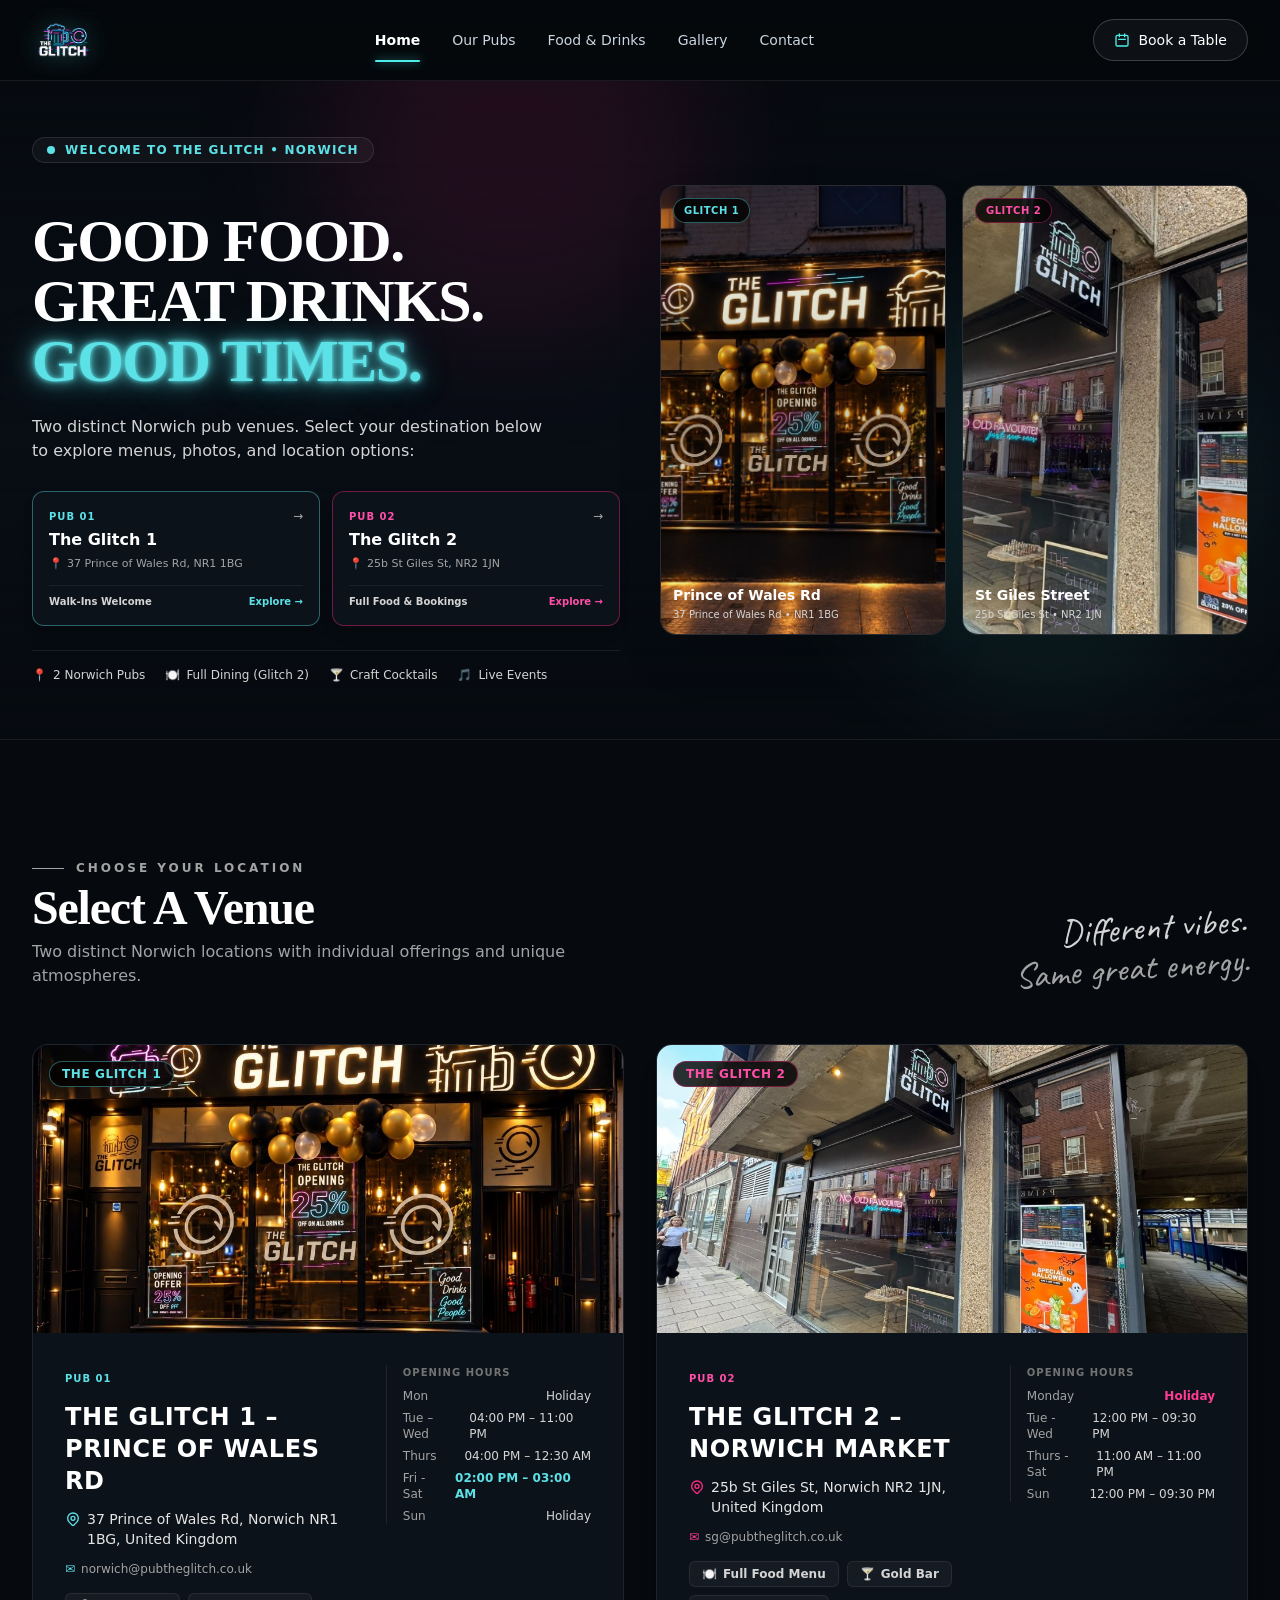
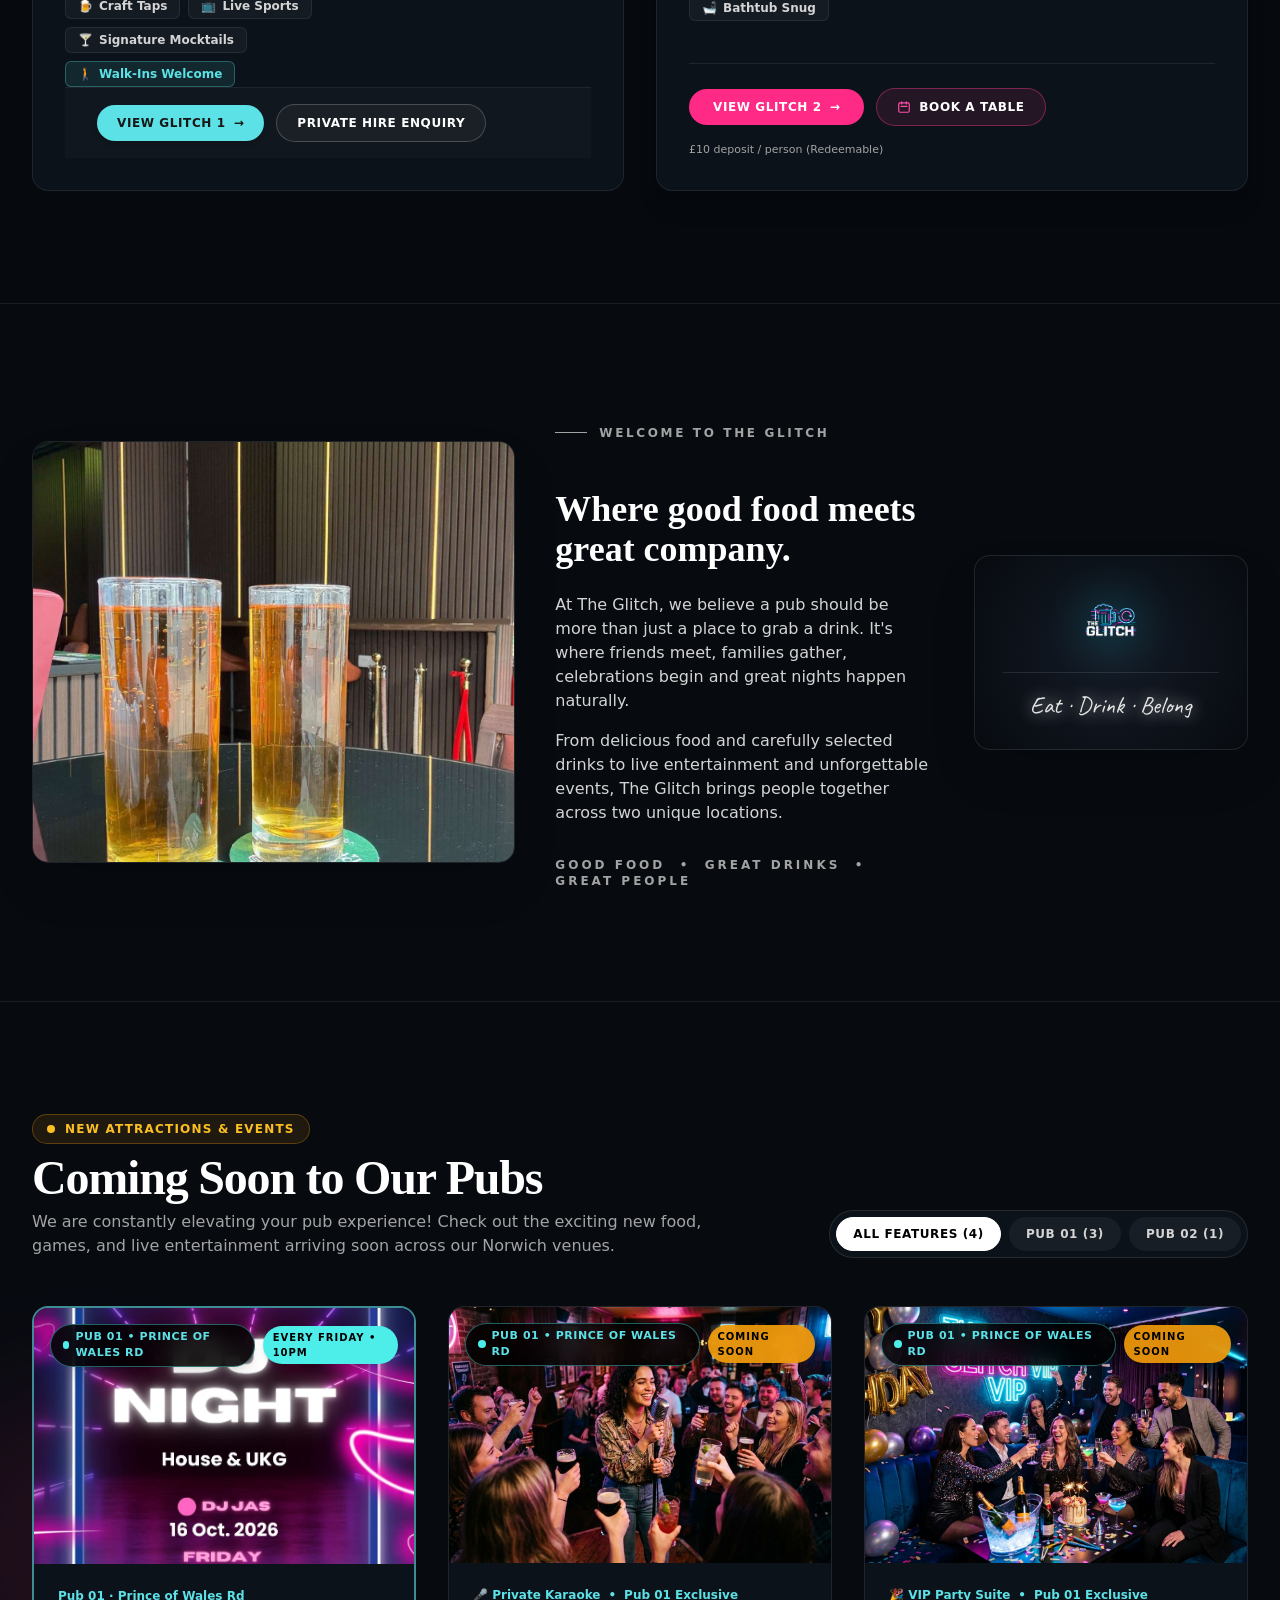
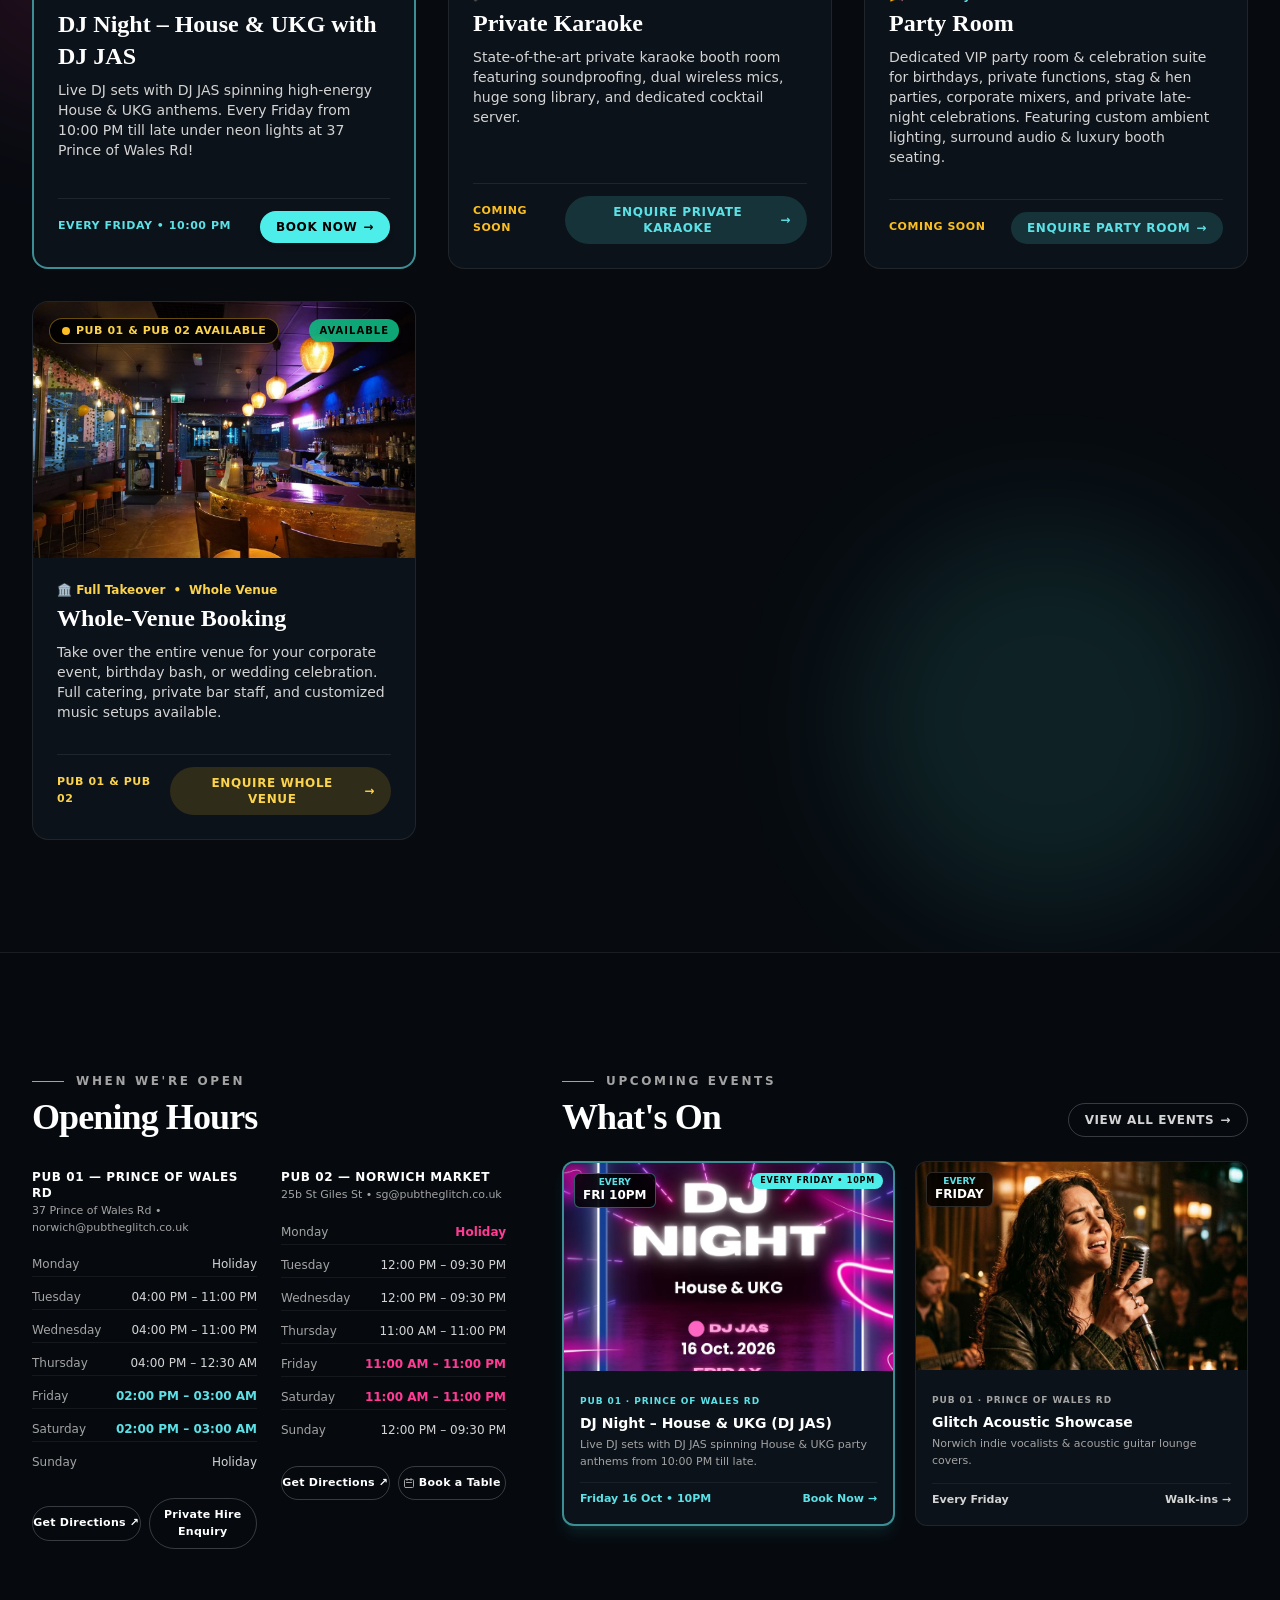
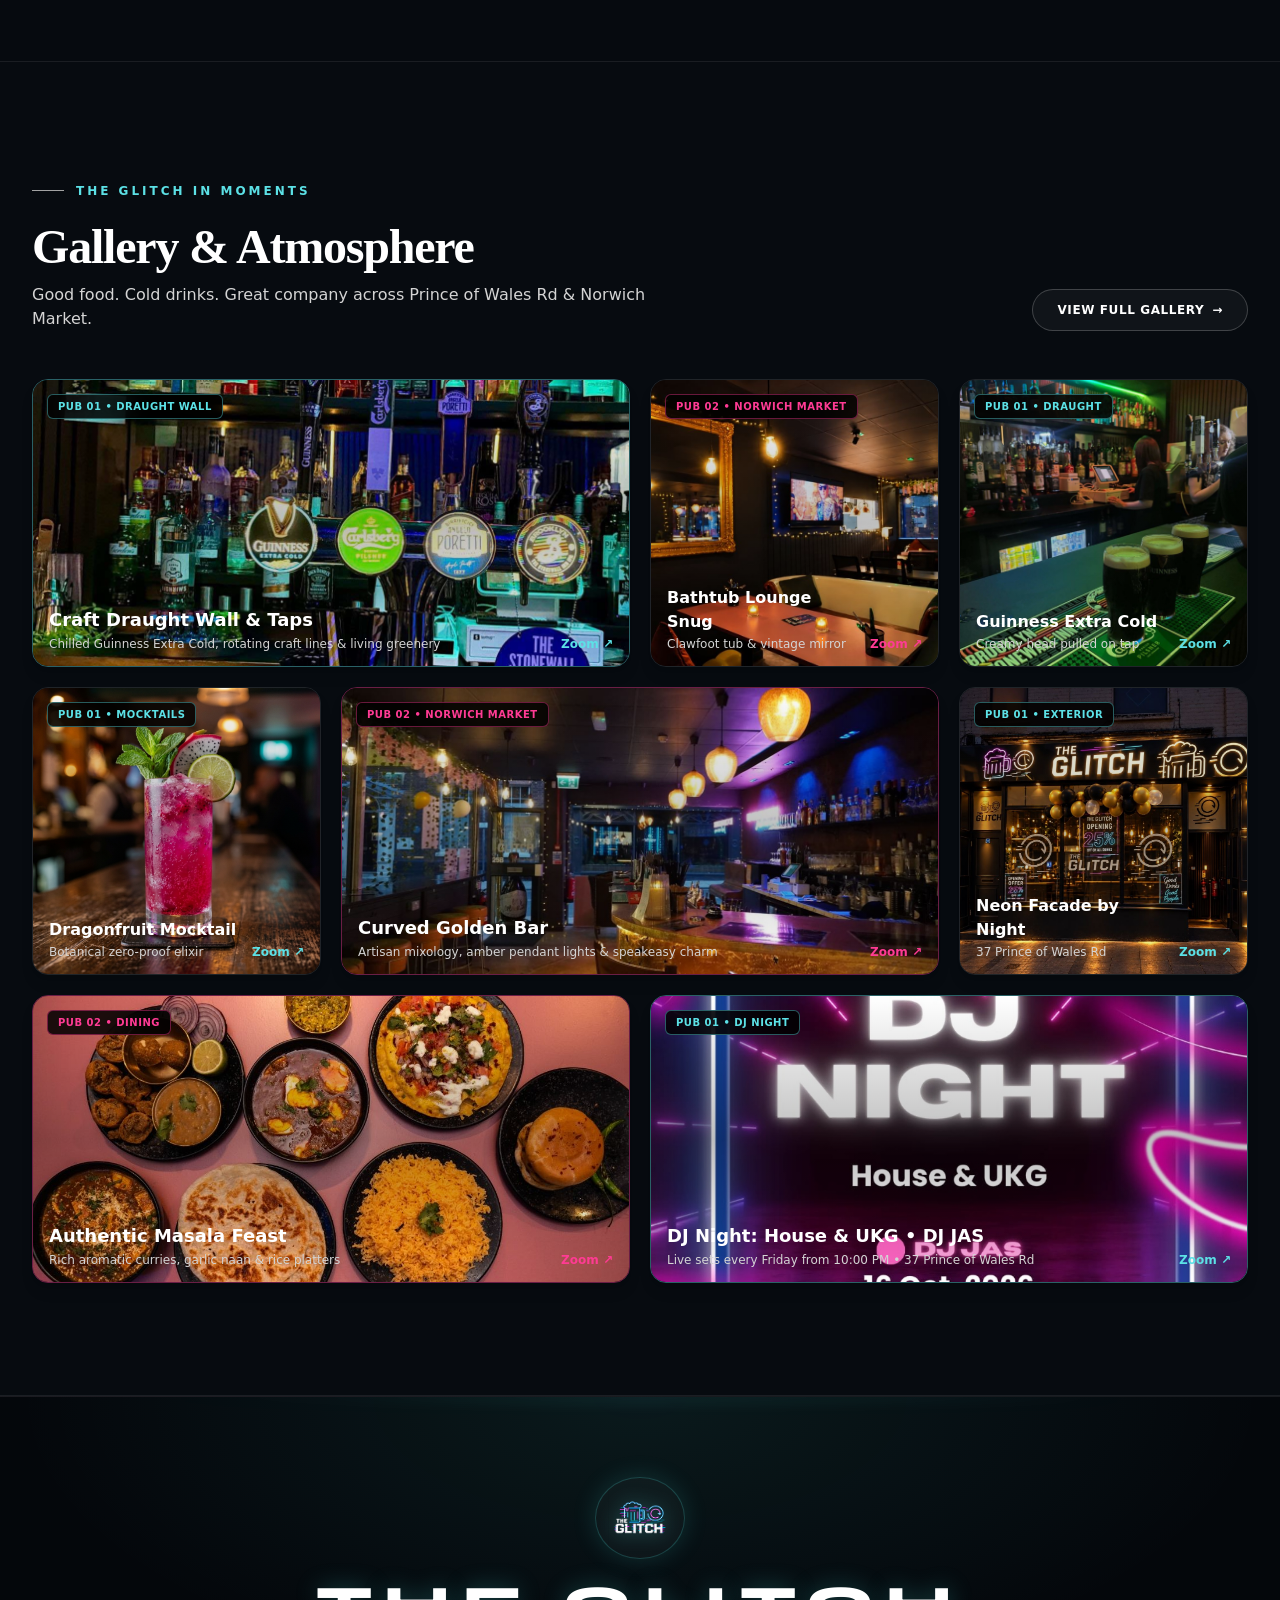
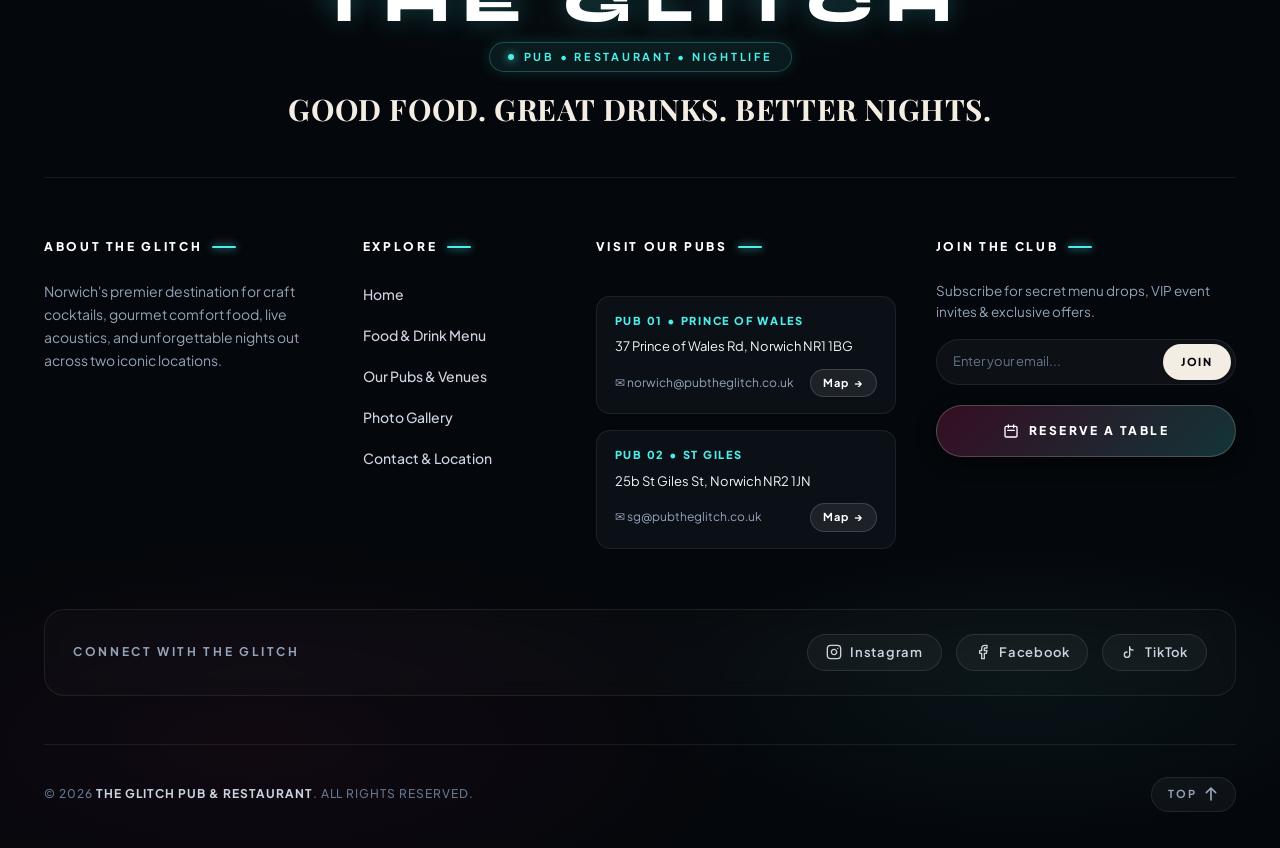
==== commit df39d1b7: "Remove Artisan Cocktail Sessions event card from What's On and Our Pubs sections" ====
--- a/index.html
+++ b/index.html
@@ -783,15 +783,15 @@
               <span>View All Events</span>
               <span>&rarr;</span> </a> </div>
 
-          <!-- 3 Event Cards Grid -->
-          <div class="grid grid-cols-1 sm:grid-cols-3 gap-4">
+          <!-- 2 Event Cards Grid -->
+          <div class="grid grid-cols-1 sm:grid-cols-2 gap-4 sm:gap-5">
 
             <!-- Event 1: Pub 1 Weekend DJ Party (HIGHLIGHTED) -->
             <div class="bg-[#0c1219] rounded-xl overflow-hidden border-2 border-[#5ce1e6]/60 hover:border-[#5ce1e6] transition-all duration-300 flex flex-col group hover:-translate-y-1 shadow-lg shadow-[#4deeea]/10 relative cursor-pointer" onclick="openBookingModal('Prince of Wales Rd')">
               <div class="absolute top-2.5 right-2.5 z-10 bg-[#4deeea] text-black text-[8px] font-extrabold uppercase tracking-widest px-2 py-0.5 rounded-full">
                 Every Friday &bull; 10PM
               </div>
-              <div class="relative h-44 sm:h-48 overflow-hidden">
+              <div class="relative h-48 sm:h-52 overflow-hidden">
                 <img src="assets/event-dj-poster.jpg" alt="DJ Night House &amp; UKG with DJ JAS at Glitch 1 Prince of Wales Rd" class="w-full h-full object-cover group-hover:scale-105 transition-transform duration-500" loading="lazy" decoding="async" />
                 <div class="absolute inset-0 bg-gradient-to-t from-[#0c1219] via-transparent to-transparent"></div>
                 <!-- Date Badge -->
@@ -799,7 +799,7 @@
                   <span class="block text-[9px] font-bold text-[#5ce1e6] uppercase">EVERY</span>
                   <span class="block text-xs font-extrabold text-white">FRI 10PM</span>
                 </div> </div>
-              <div class="p-3.5 flex-1 flex flex-col justify-between">
+              <div class="p-4 flex-1 flex flex-col justify-between">
                 <div>
                   <span class="text-[9px] font-extrabold uppercase tracking-widest text-[#5ce1e6]">Pub 01 &middot; Prince of Wales Rd</span>
                   <h4 class="font-bold text-sm text-white group-hover:text-[#5ce1e6] transition duration-200 mt-0.5">DJ Night &ndash; House &amp; UKG (DJ JAS)</h4>
@@ -810,7 +810,7 @@
 
             <!-- Event 2: Friday Live Acoustic Showcase -->
             <div class="bg-[#0c1219] rounded-xl overflow-hidden border border-white/[0.08] hover:border-white/30 transition-all duration-300 flex flex-col group hover:-translate-y-1 cursor-pointer" onclick="openBookingModal('Prince of Wales Rd')">
-              <div class="relative h-44 sm:h-48 overflow-hidden">
+              <div class="relative h-48 sm:h-52 overflow-hidden">
                 <img src="assets/event-music.jpg" alt="Live Acoustic Night at The Glitch Prince of Wales Rd" class="w-full h-full object-cover group-hover:scale-105 transition-transform duration-500" loading="lazy" decoding="async" />
                 <div class="absolute inset-0 bg-gradient-to-t from-[#0c1219] via-transparent to-transparent"></div>
                 <!-- Date Badge -->
@@ -818,33 +818,14 @@
                   <span class="block text-[9px] font-bold text-[#5ce1e6] uppercase">EVERY</span>
                   <span class="block text-xs font-extrabold text-white">FRIDAY</span>
                 </div> </div>
-              <div class="p-3.5 flex-1 flex flex-col justify-between">
+              <div class="p-4 flex-1 flex flex-col justify-between">
                 <div>
                   <span class="text-[9px] font-extrabold uppercase tracking-widest text-neutral-400">Pub 01 &middot; Prince of Wales Rd</span>
                   <h4 class="font-bold text-sm text-white group-hover:text-[#5ce1e6] transition duration-200 mt-0.5">Glitch Acoustic Showcase</h4>
                   <p class="text-[11px] text-neutral-400 mt-1 leading-normal">Norwich indie vocalists &amp; acoustic guitar lounge covers.</p> </div>
                 <div class="mt-3 flex items-center justify-between text-[11px] font-semibold text-neutral-300 pt-2 border-t border-white/[0.06]">
                   <span>Every Friday</span>
-                  <span>Walk-ins &rarr;</span> </div> </div> </div>
-
-            <!-- Event 3: Artisan Cocktail Sessions -->
-            <div class="bg-[#0c1219] rounded-xl overflow-hidden border border-white/[0.08] hover:border-white/30 transition-all duration-300 flex flex-col group hover:-translate-y-1 cursor-pointer" onclick="openBookingModal('Norwich Market')">
-              <div class="relative h-44 sm:h-48 overflow-hidden">
-                <img src="assets/pub2-artisan-cocktail.jpg" alt="Artisan Cocktail Sessions at Glitch 2 Norwich Market" class="w-full h-full object-cover group-hover:scale-105 transition-transform duration-500" loading="lazy" decoding="async" />
-                <div class="absolute inset-0 bg-gradient-to-t from-[#0c1219] via-transparent to-transparent"></div>
-                <!-- Date Badge -->
-                <div class="absolute top-2.5 left-2.5 bg-black/80 backdrop-blur-md rounded-md px-2 py-1 text-center border border-white/15 leading-none">
-                  <span class="block text-[9px] font-bold text-[#ff4fa8] uppercase">EVERY</span>
-                  <span class="block text-xs font-extrabold text-white">SAT &amp; SUN</span>
-                  <span class="block text-[8px] font-semibold text-neutral-400 uppercase">FROM 5PM</span> </div> </div>
-              <div class="p-3.5 flex-1 flex flex-col justify-between">
-                <div>
-                  <span class="text-[9px] font-extrabold uppercase tracking-widest text-[#ff4fa8]">Pub 02 &middot; Norwich Market</span>
-                  <h4 class="font-bold text-sm text-white group-hover:text-[#ff4fa8] transition duration-200 mt-0.5">Artisan Cocktail Sessions</h4>
-                  <p class="text-[11px] text-neutral-400 mt-1 leading-normal">Handcrafted mixes, spritzes &amp; bohemian market vibes.</p> </div>
-                <div class="mt-3 flex items-center justify-between text-[11px] font-semibold text-neutral-300 pt-2 border-t border-white/[0.06]">
-                  <span>Sat &amp; Sun &bull; 5 PM</span>
-                  <span>Book Table &rarr;</span> </div> </div> </div> </div> </div> </div> </div> </section>
+                  <span>Walk-ins &rarr;</span> </div> </div> </div> </div> </div> </div> </div> </section>
 
 <!-- ==================== "GALLERY" SECTION ==================== -->
   <!-- ==================== "GALLERY" SECTION ==================== -->
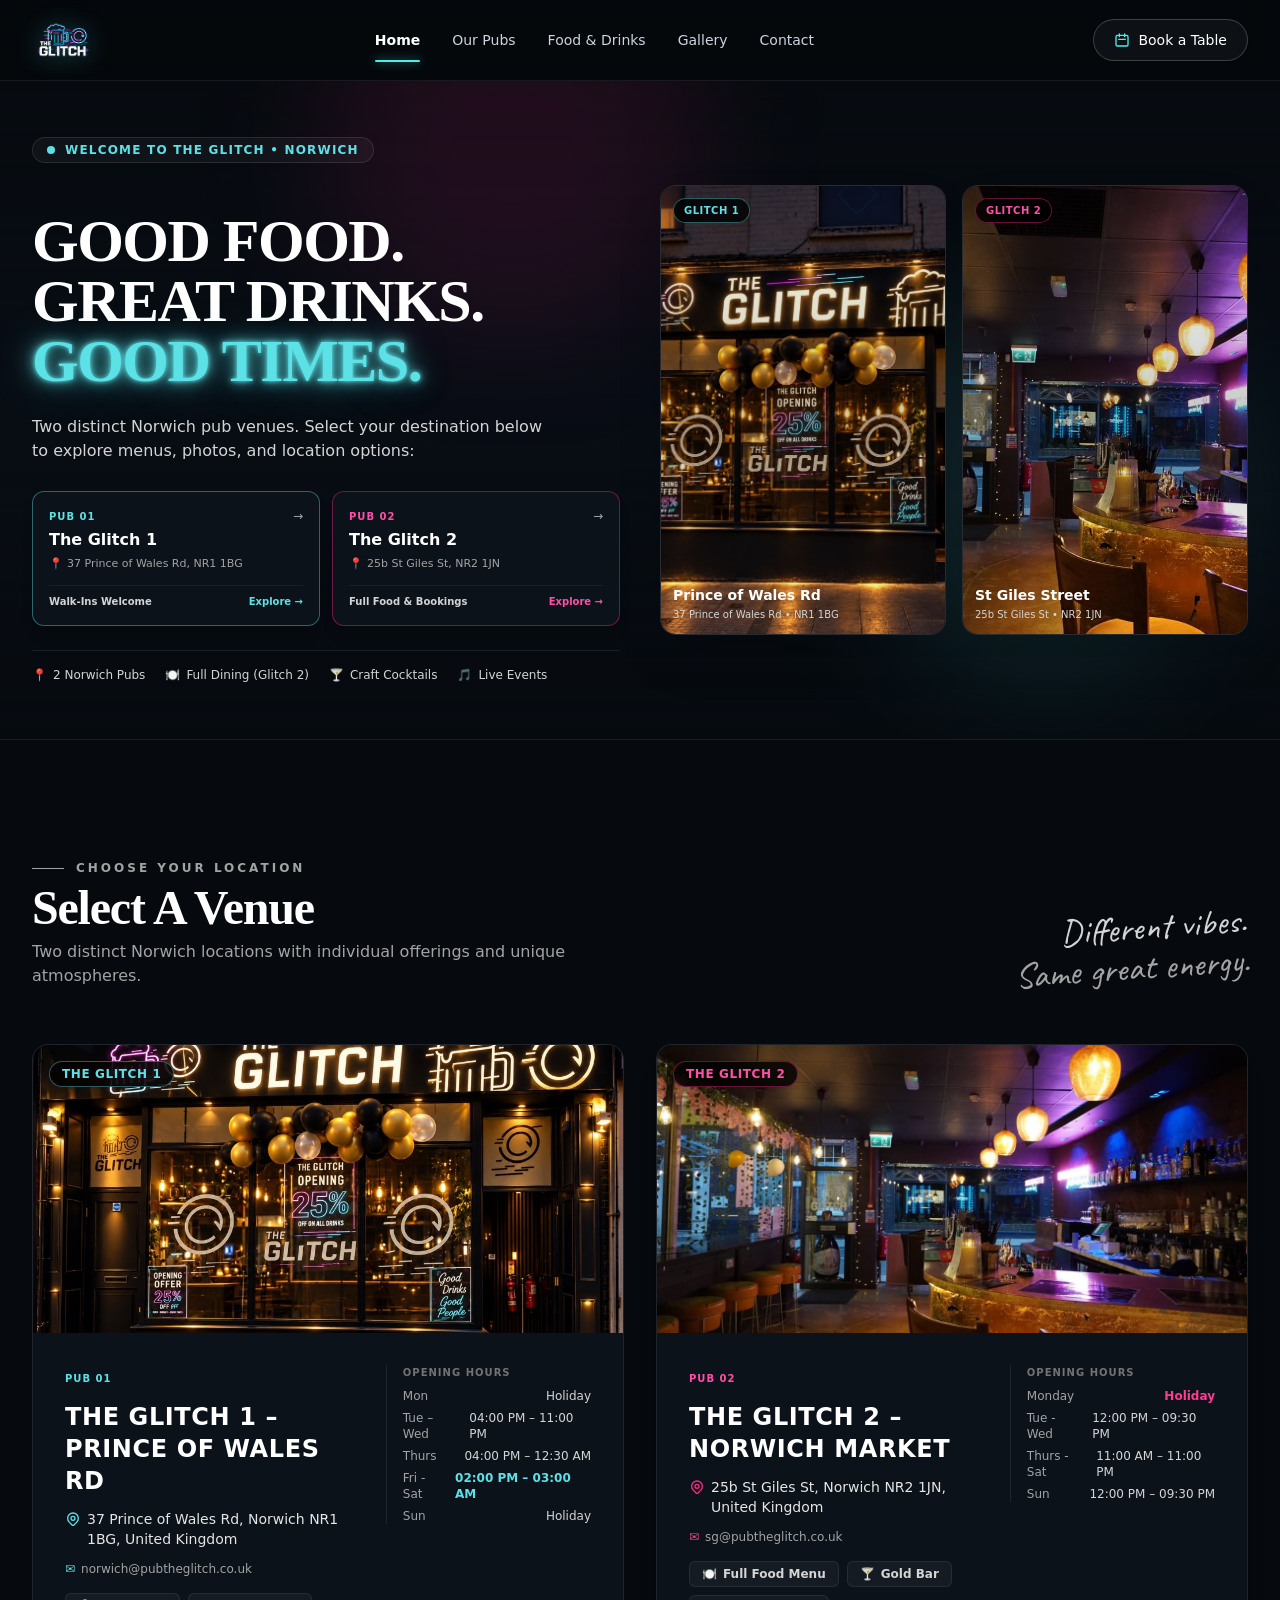
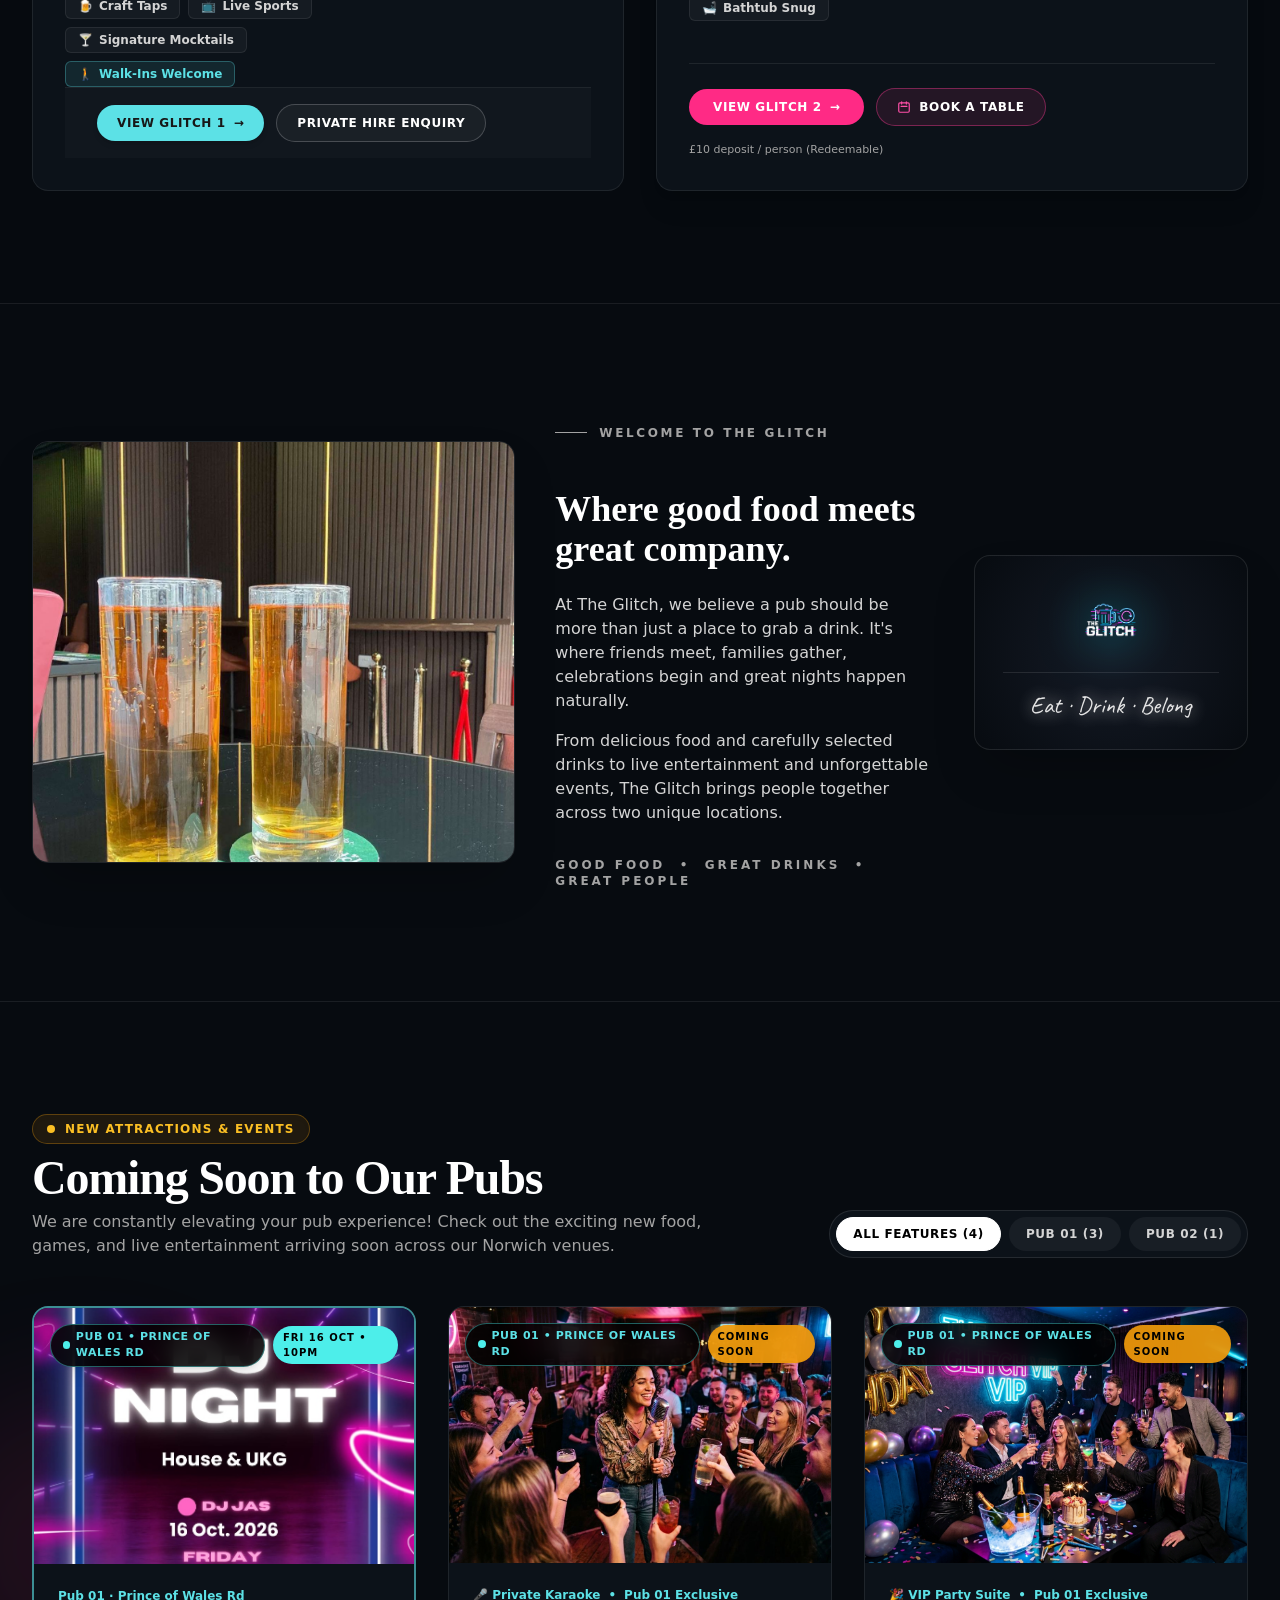
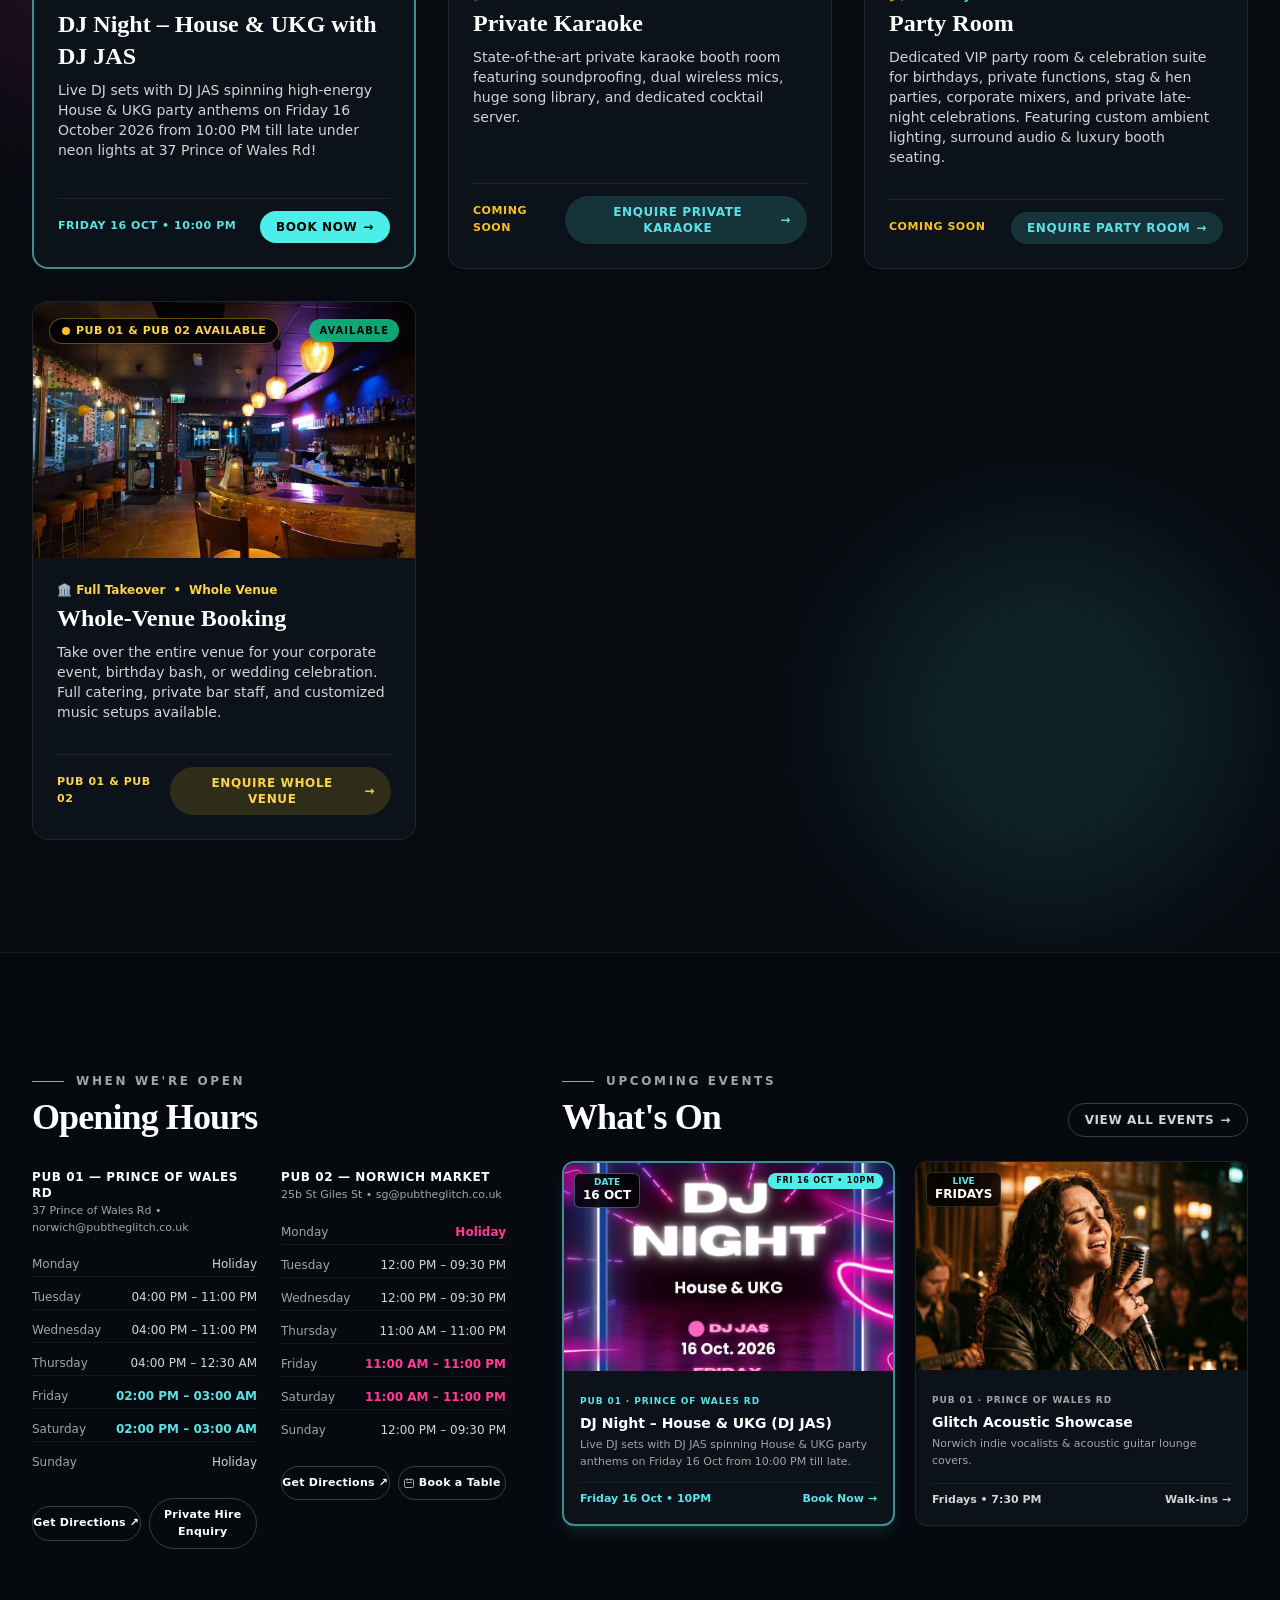
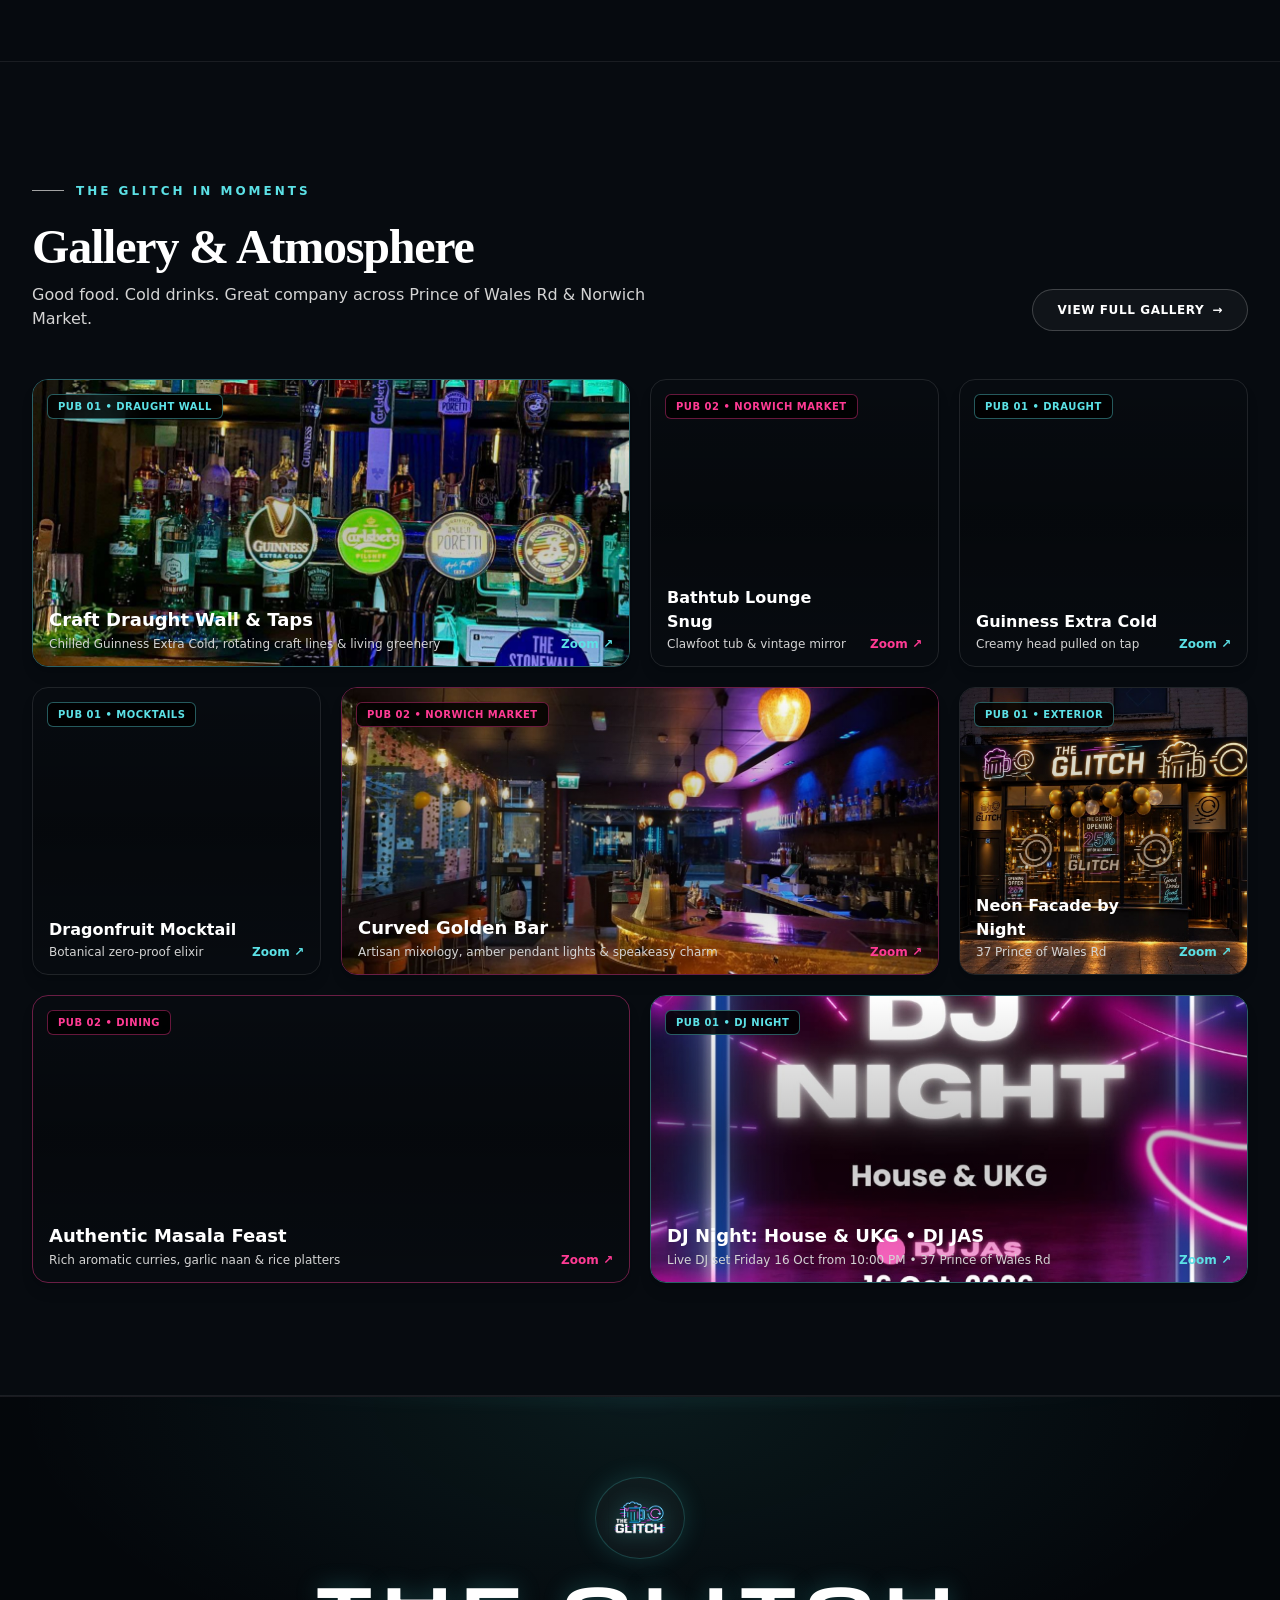
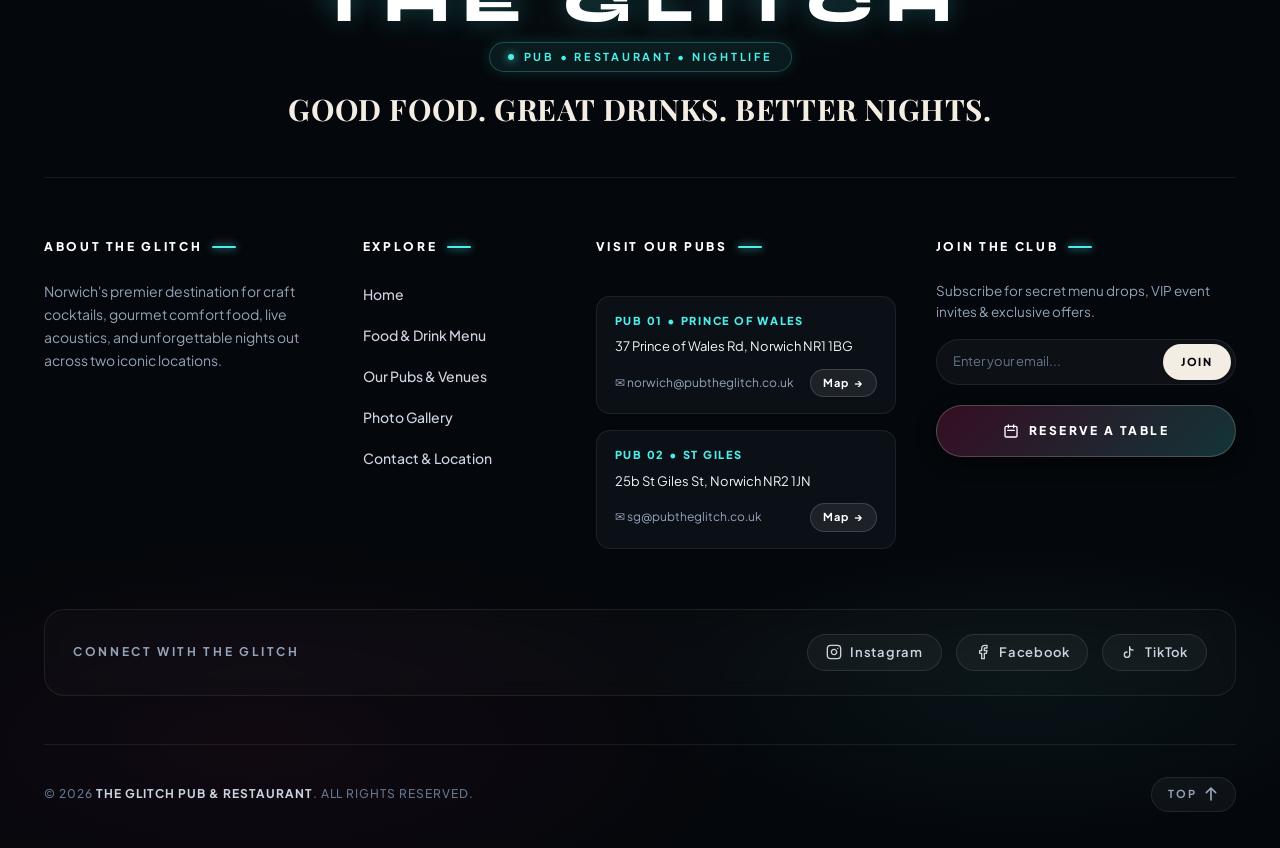
==== commit 88c9c994: "Update Pub 2 front image to authentic golden bar photo and align DJ Night with Friday 16 Oct date" ====
--- a/index.html
+++ b/index.html
@@ -257,7 +257,7 @@
 
             <!-- Glitch 2 Visual Tile -->
             <a href="our-pubs.html?venue=glitch2" class="group relative rounded-2xl overflow-hidden border border-white/[0.12] hover:border-[#ff2a85] transition-all duration-500 shadow-2xl bg-[#0a0f16]">
-              <img src="assets/pub2-exterior-front.jpg" alt="The Glitch 2 St Giles Street Storefront &amp; Overhead Sign" class="w-full h-full object-cover group-hover:scale-105 transition-transform duration-700 ease-out" loading="eager" />
+              <img src="assets/pub2-golden-bar.jpg" alt="The Glitch 2 Norwich Market Curved Golden Bar &amp; Lounge" class="w-full h-full object-cover group-hover:scale-105 transition-transform duration-700 ease-out" loading="eager" />
               <div class="absolute inset-0 bg-gradient-to-t from-black/90 via-black/20 to-transparent"></div>
 
               <div class="absolute top-3 left-3 bg-black/80 backdrop-blur-md border border-[#ff2a85]/40 text-[#ff4fa8] px-2.5 py-1 rounded-full text-[10px] font-extrabold uppercase tracking-wider">
@@ -366,7 +366,7 @@
         <!-- ==================== LOCATION 02 CARD ==================== -->
         <article class="bg-[#0c1219] rounded-2xl border border-white/[0.08] overflow-hidden transition-all duration-300 flex flex-col group hover:border-[#ff2a85]/50 shadow-xl">
           <div class="relative h-64 sm:h-72 overflow-hidden">
-            <img src="assets/pub2-exterior-front.jpg" alt="The Glitch 2 St Giles Street Storefront &amp; Overhead Sign" class="w-full h-full object-cover group-hover:scale-105 transition-transform duration-700 ease-out" loading="lazy" decoding="async" />
+            <img src="assets/pub2-golden-bar.jpg" alt="The Glitch 2 Norwich Market Curved Golden Bar &amp; Lounge" class="w-full h-full object-cover group-hover:scale-105 transition-transform duration-700 ease-out" loading="lazy" decoding="async" />
             <div class="absolute inset-0 bg-gradient-to-t from-[#0c1219] via-transparent to-transparent"></div>
             <div class="absolute top-4 left-4 bg-black/80 backdrop-blur-md border border-[#ff2a85]/40 text-[#ff4fa8] px-3 py-1 rounded-full text-xs font-bold uppercase tracking-wider">
               The Glitch 2
@@ -525,7 +525,7 @@
                 <span>Pub 01 &bull; Prince of Wales Rd</span>
               </span>
               <span class="px-2.5 py-1 rounded-full bg-[#4deeea] text-black text-[10px] font-black uppercase tracking-widest shadow-md">
-                EVERY FRIDAY &bull; 10PM
+                FRI 16 OCT &bull; 10PM
               </span>
             </div>
           </div>
@@ -537,12 +537,12 @@
               </div>
               <h3 class="text-2xl font-serif font-bold text-white group-hover:text-[#5ce1e6] transition duration-200">DJ Night &ndash; House &amp; UKG with DJ JAS</h3>
               <p class="text-neutral-300 text-xs sm:text-sm mt-2 leading-relaxed">
-                Live DJ sets with DJ JAS spinning high-energy House &amp; UKG anthems. Every Friday from 10:00 PM till late under neon lights at 37 Prince of Wales Rd!
+                Live DJ sets with DJ JAS spinning high-energy House &amp; UKG party anthems on Friday 16 October 2026 from 10:00 PM till late under neon lights at 37 Prince of Wales Rd!
               </p>
             </div>
 
             <div class="pt-3 border-t border-white/[0.08] flex items-center justify-between">
-              <span class="text-[11px] text-[#5ce1e6] font-bold uppercase tracking-wider">Every Friday &bull; 10:00 PM</span>
+              <span class="text-[11px] text-[#5ce1e6] font-bold uppercase tracking-wider">Friday 16 Oct &bull; 10:00 PM</span>
               <button onclick="openBookingModal('Prince of Wales Rd')" class="inline-flex items-center gap-1.5 px-4 py-2 rounded-full bg-[#4deeea] hover:bg-white text-black font-bold text-xs uppercase tracking-wider transition duration-200 shadow-md">
                 <span>Book Now</span>
                 <span>&rarr;</span>
@@ -789,21 +789,21 @@
             <!-- Event 1: Pub 1 Weekend DJ Party (HIGHLIGHTED) -->
             <div class="bg-[#0c1219] rounded-xl overflow-hidden border-2 border-[#5ce1e6]/60 hover:border-[#5ce1e6] transition-all duration-300 flex flex-col group hover:-translate-y-1 shadow-lg shadow-[#4deeea]/10 relative cursor-pointer" onclick="openBookingModal('Prince of Wales Rd')">
               <div class="absolute top-2.5 right-2.5 z-10 bg-[#4deeea] text-black text-[8px] font-extrabold uppercase tracking-widest px-2 py-0.5 rounded-full">
-                Every Friday &bull; 10PM
+                Fri 16 Oct &bull; 10PM
               </div>
               <div class="relative h-48 sm:h-52 overflow-hidden">
                 <img src="assets/event-dj-poster.jpg" alt="DJ Night House &amp; UKG with DJ JAS at Glitch 1 Prince of Wales Rd" class="w-full h-full object-cover group-hover:scale-105 transition-transform duration-500" loading="lazy" decoding="async" />
                 <div class="absolute inset-0 bg-gradient-to-t from-[#0c1219] via-transparent to-transparent"></div>
                 <!-- Date Badge -->
                 <div class="absolute top-2.5 left-2.5 bg-black/85 backdrop-blur-md rounded-md px-2 py-1 text-center border border-[#5ce1e6]/40 leading-none">
-                  <span class="block text-[9px] font-bold text-[#5ce1e6] uppercase">EVERY</span>
-                  <span class="block text-xs font-extrabold text-white">FRI 10PM</span>
+                  <span class="block text-[9px] font-bold text-[#5ce1e6] uppercase">DATE</span>
+                  <span class="block text-xs font-extrabold text-white">16 OCT</span>
                 </div> </div>
               <div class="p-4 flex-1 flex flex-col justify-between">
                 <div>
                   <span class="text-[9px] font-extrabold uppercase tracking-widest text-[#5ce1e6]">Pub 01 &middot; Prince of Wales Rd</span>
                   <h4 class="font-bold text-sm text-white group-hover:text-[#5ce1e6] transition duration-200 mt-0.5">DJ Night &ndash; House &amp; UKG (DJ JAS)</h4>
-                  <p class="text-[11px] text-neutral-400 mt-1 leading-normal">Live DJ sets with DJ JAS spinning House &amp; UKG party anthems from 10:00 PM till late.</p> </div>
+                  <p class="text-[11px] text-neutral-400 mt-1 leading-normal">Live DJ sets with DJ JAS spinning House &amp; UKG party anthems on Friday 16 Oct from 10:00 PM till late.</p> </div>
                 <div class="mt-3 flex items-center justify-between text-[11px] font-bold text-[#5ce1e6] pt-2 border-t border-white/[0.06]">
                   <span>Friday 16 Oct &bull; 10PM</span>
                   <span>Book Now &rarr;</span> </div> </div> </div>
@@ -815,8 +815,8 @@
                 <div class="absolute inset-0 bg-gradient-to-t from-[#0c1219] via-transparent to-transparent"></div>
                 <!-- Date Badge -->
                 <div class="absolute top-2.5 left-2.5 bg-black/80 backdrop-blur-md rounded-md px-2 py-1 text-center border border-white/15 leading-none">
-                  <span class="block text-[9px] font-bold text-[#5ce1e6] uppercase">EVERY</span>
-                  <span class="block text-xs font-extrabold text-white">FRIDAY</span>
+                  <span class="block text-[9px] font-bold text-[#5ce1e6] uppercase">LIVE</span>
+                  <span class="block text-xs font-extrabold text-white">FRIDAYS</span>
                 </div> </div>
               <div class="p-4 flex-1 flex flex-col justify-between">
                 <div>
@@ -824,7 +824,7 @@
                   <h4 class="font-bold text-sm text-white group-hover:text-[#5ce1e6] transition duration-200 mt-0.5">Glitch Acoustic Showcase</h4>
                   <p class="text-[11px] text-neutral-400 mt-1 leading-normal">Norwich indie vocalists &amp; acoustic guitar lounge covers.</p> </div>
                 <div class="mt-3 flex items-center justify-between text-[11px] font-semibold text-neutral-300 pt-2 border-t border-white/[0.06]">
-                  <span>Every Friday</span>
+                  <span>Fridays &bull; 7:30 PM</span>
                   <span>Walk-ins &rarr;</span> </div> </div> </div> </div> </div> </div> </div> </section>
 
 <!-- ==================== "GALLERY" SECTION ==================== -->
@@ -960,7 +960,7 @@
           <div class="absolute bottom-3.5 left-4 right-4 flex items-end justify-between">
             <div>
               <h4 class="text-base sm:text-lg font-bold text-white group-hover:text-[#5ce1e6] transition">DJ Night: House &amp; UKG &bull; DJ JAS</h4>
-              <p class="text-xs text-neutral-300 mt-0.5">Live sets every Friday from 10:00 PM &bull; 37 Prince of Wales Rd</p>
+              <p class="text-xs text-neutral-300 mt-0.5">Live DJ set Friday 16 Oct from 10:00 PM &bull; 37 Prince of Wales Rd</p>
             </div>
             <span class="text-xs font-semibold text-[#5ce1e6] shrink-0 ml-2 group-hover:translate-x-0.5 transition">Zoom ↗</span>
           </div>
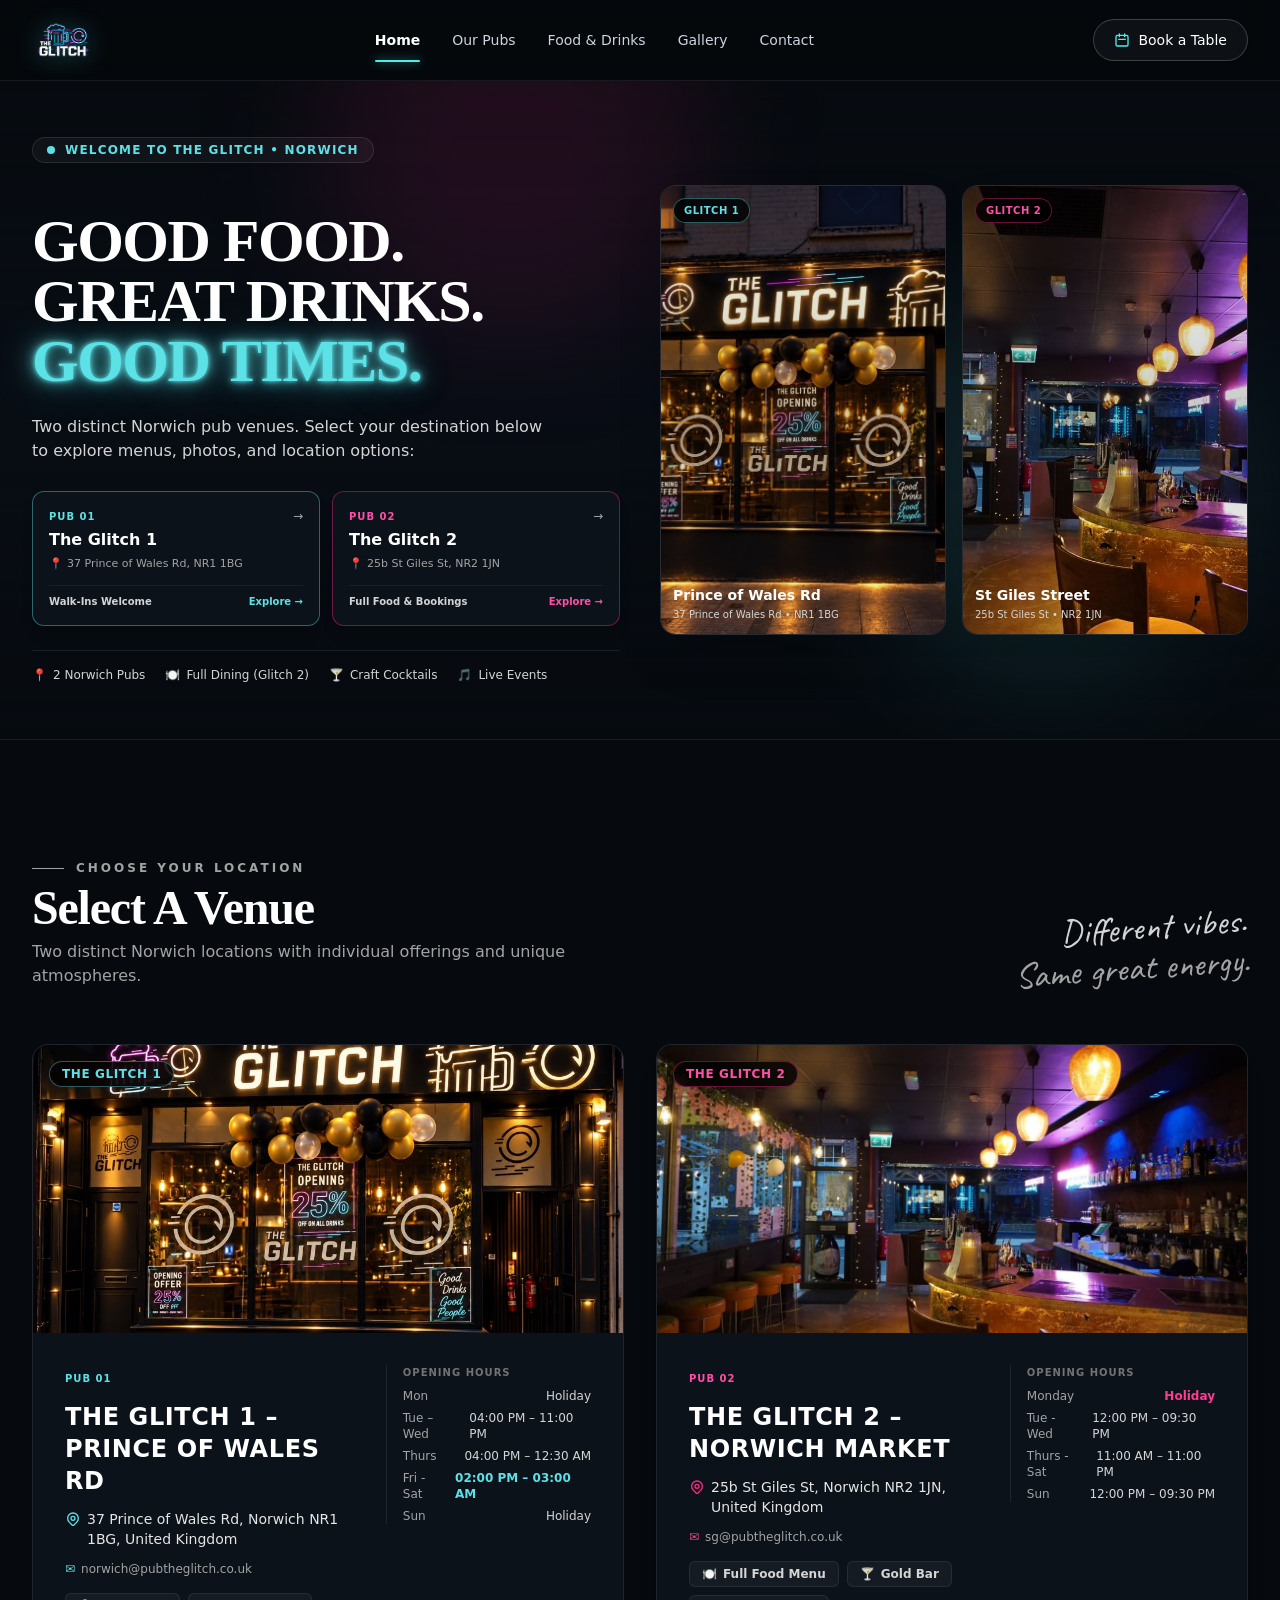
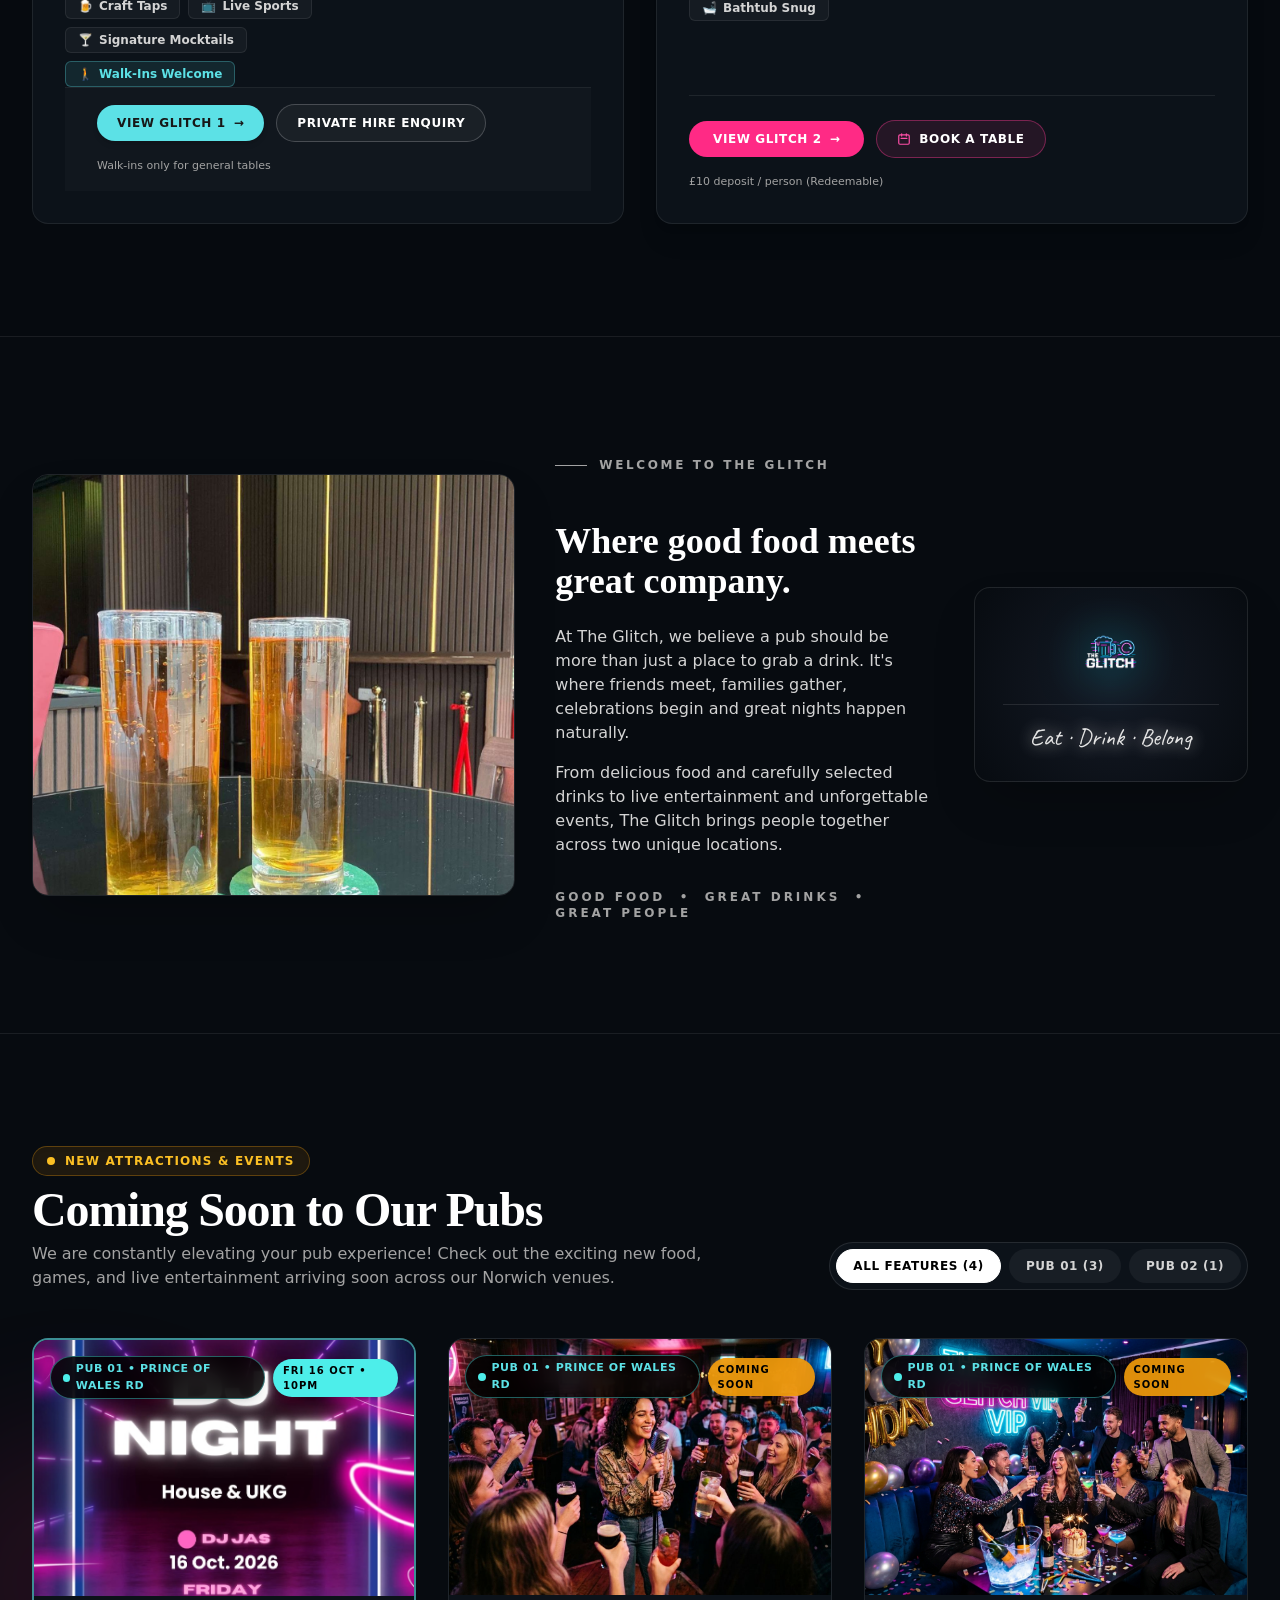
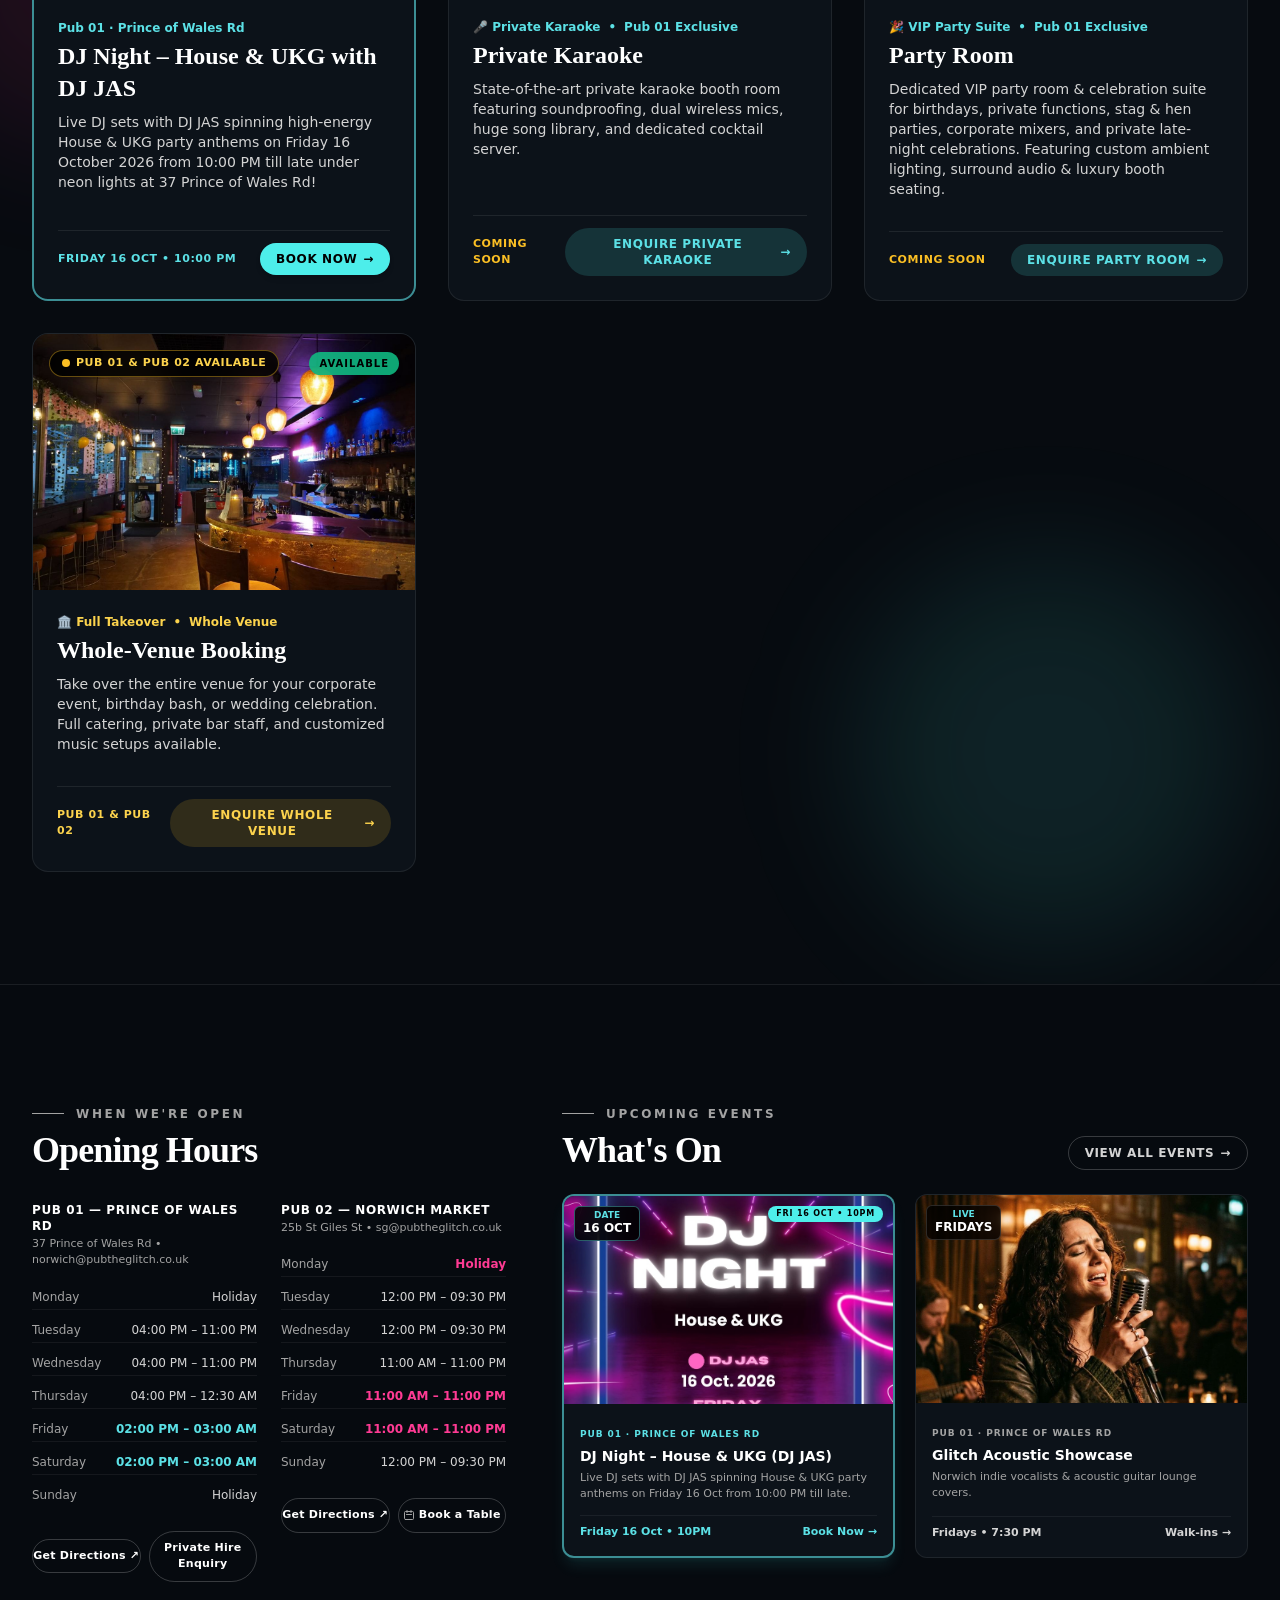
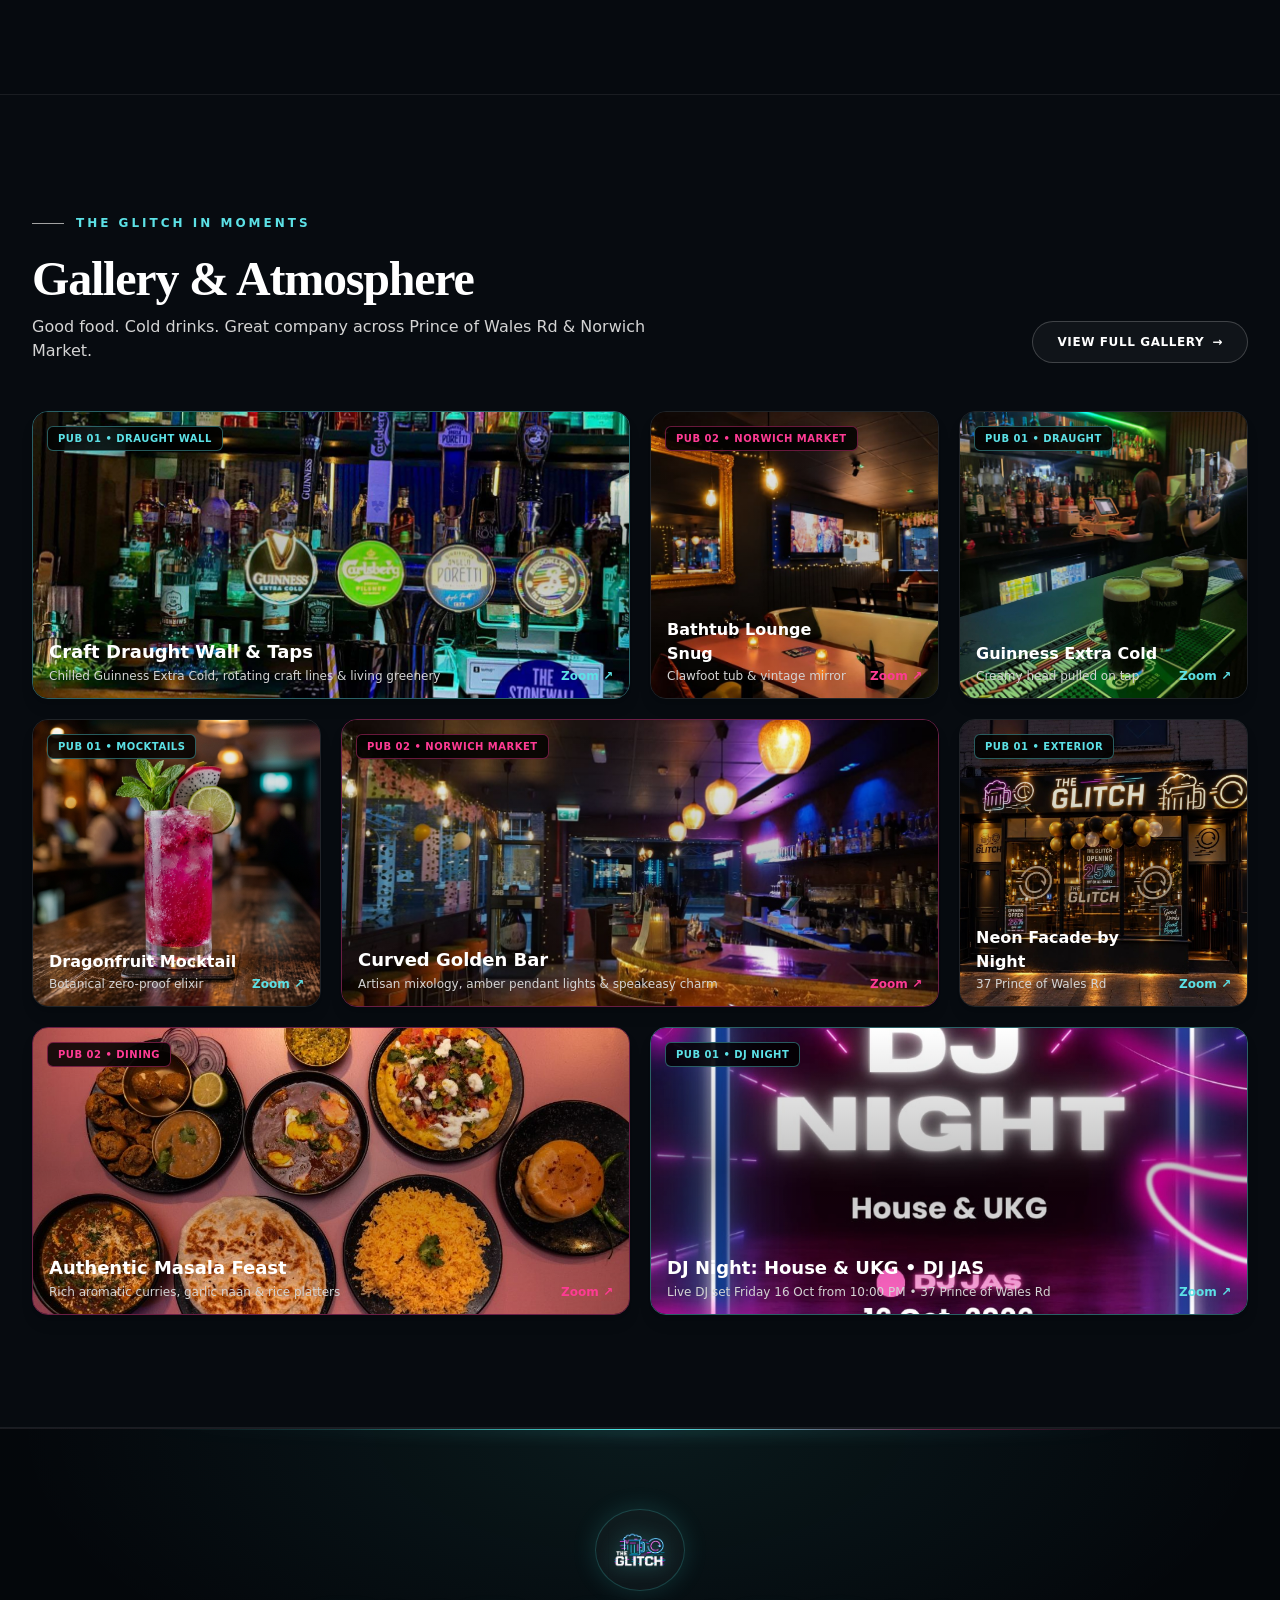
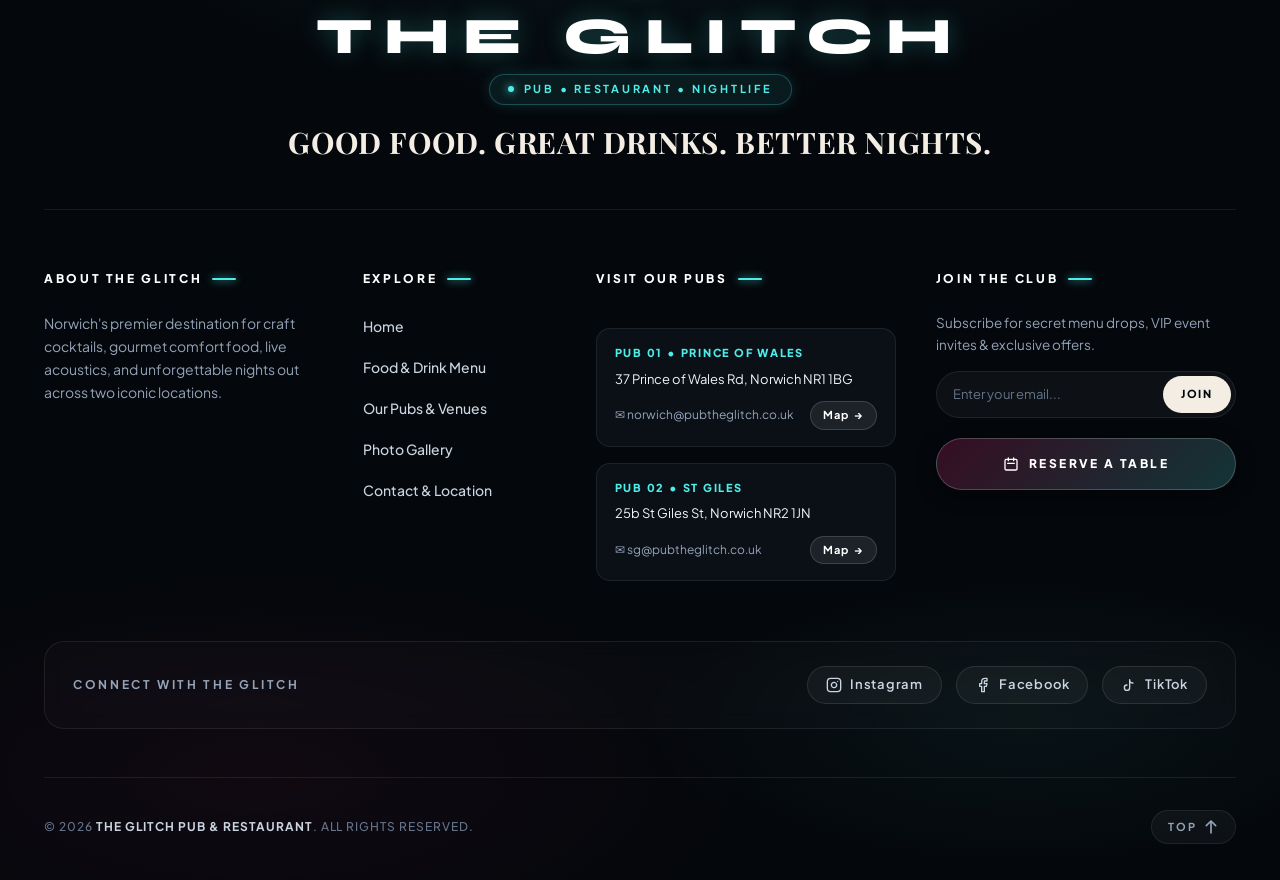
==== commit e4912854: "Remove rooftop mentions across all pages, align Private Hire venue options, and update Pub 2 schedul" ====
--- a/index.html
+++ b/index.html
@@ -361,7 +361,7 @@
                 <span>&rarr;</span> </a>
               <button onclick="openPrivateHireModal()" class="inline-flex items-center gap-2 px-5 py-2.5 rounded-full border border-white/20 hover:border-white/40 bg-white/[0.04] hover:bg-white/[0.12] text-white font-semibold text-xs tracking-wider uppercase transition">
                 <span>Private Hire Enquiry</span> </button> </div>
-            </div> </div> </article>
+            <span class="text-[11px] text-neutral-400 font-medium">Walk-ins only for general tables</span> </div> </div> </article>
 
         <!-- ==================== LOCATION 02 CARD ==================== -->
         <article class="bg-[#0c1219] rounded-2xl border border-white/[0.08] overflow-hidden transition-all duration-300 flex flex-col group hover:border-[#ff2a85]/50 shadow-xl">
@@ -1348,14 +1348,14 @@
       <div>
         <span class="text-xs uppercase tracking-widest text-amber-400 font-bold">Event Enquiries</span>
         <h3 class="text-xl font-bold text-white mt-1">Private Hire &amp; Celebrations</h3>
-        <p class="text-neutral-400 text-xs mt-1">Book a booth package, semi-private area, or full rooftop takeover.</p> </div>
+        <p class="text-neutral-400 text-xs mt-1">Book a booth package, celebration suite, or full venue takeover.</p> </div>
 
       <form id="privateHireForm" onsubmit="handlePrivateHireSubmit(event)" class="space-y-4 text-xs sm:text-sm">
         <div>
           <label class="block text-neutral-300 font-semibold mb-1">Preferred Location</label>
           <select id="hireLocation" onchange="updateHireRecipient()" class="w-full bg-[#080d14] border border-white/20 rounded-lg px-3 py-2 text-white focus:outline-none focus:border-amber-400">
-            <option value="Prince of Wales Rd">Pub 01 &mdash; Prince of Wales Rd (Craft Taproom)</option>
-            <option value="Norwich Market">Pub 02 &mdash; Norwich Market (Heated Rooftop / Speakeasy)</option>
+            <option value="Prince of Wales Rd">Pub 01 &mdash; Prince of Wales Rd (Cocktail &amp; Craft Bar)</option>
+            <option value="Norwich Market">Pub 02 &mdash; Norwich Market (Bar &amp; Dining Lounge)</option>
             <option value="Both">Not Sure / Open to Both</option> </select> 
           <!-- Live Destination Mailbox Notice -->
           <div id="hireMailNotice" class="mt-2 text-[11px] px-3 py-1.5 rounded-md bg-amber-400/10 border border-amber-400/30 text-amber-400 flex items-center gap-2 font-medium transition-all duration-200">
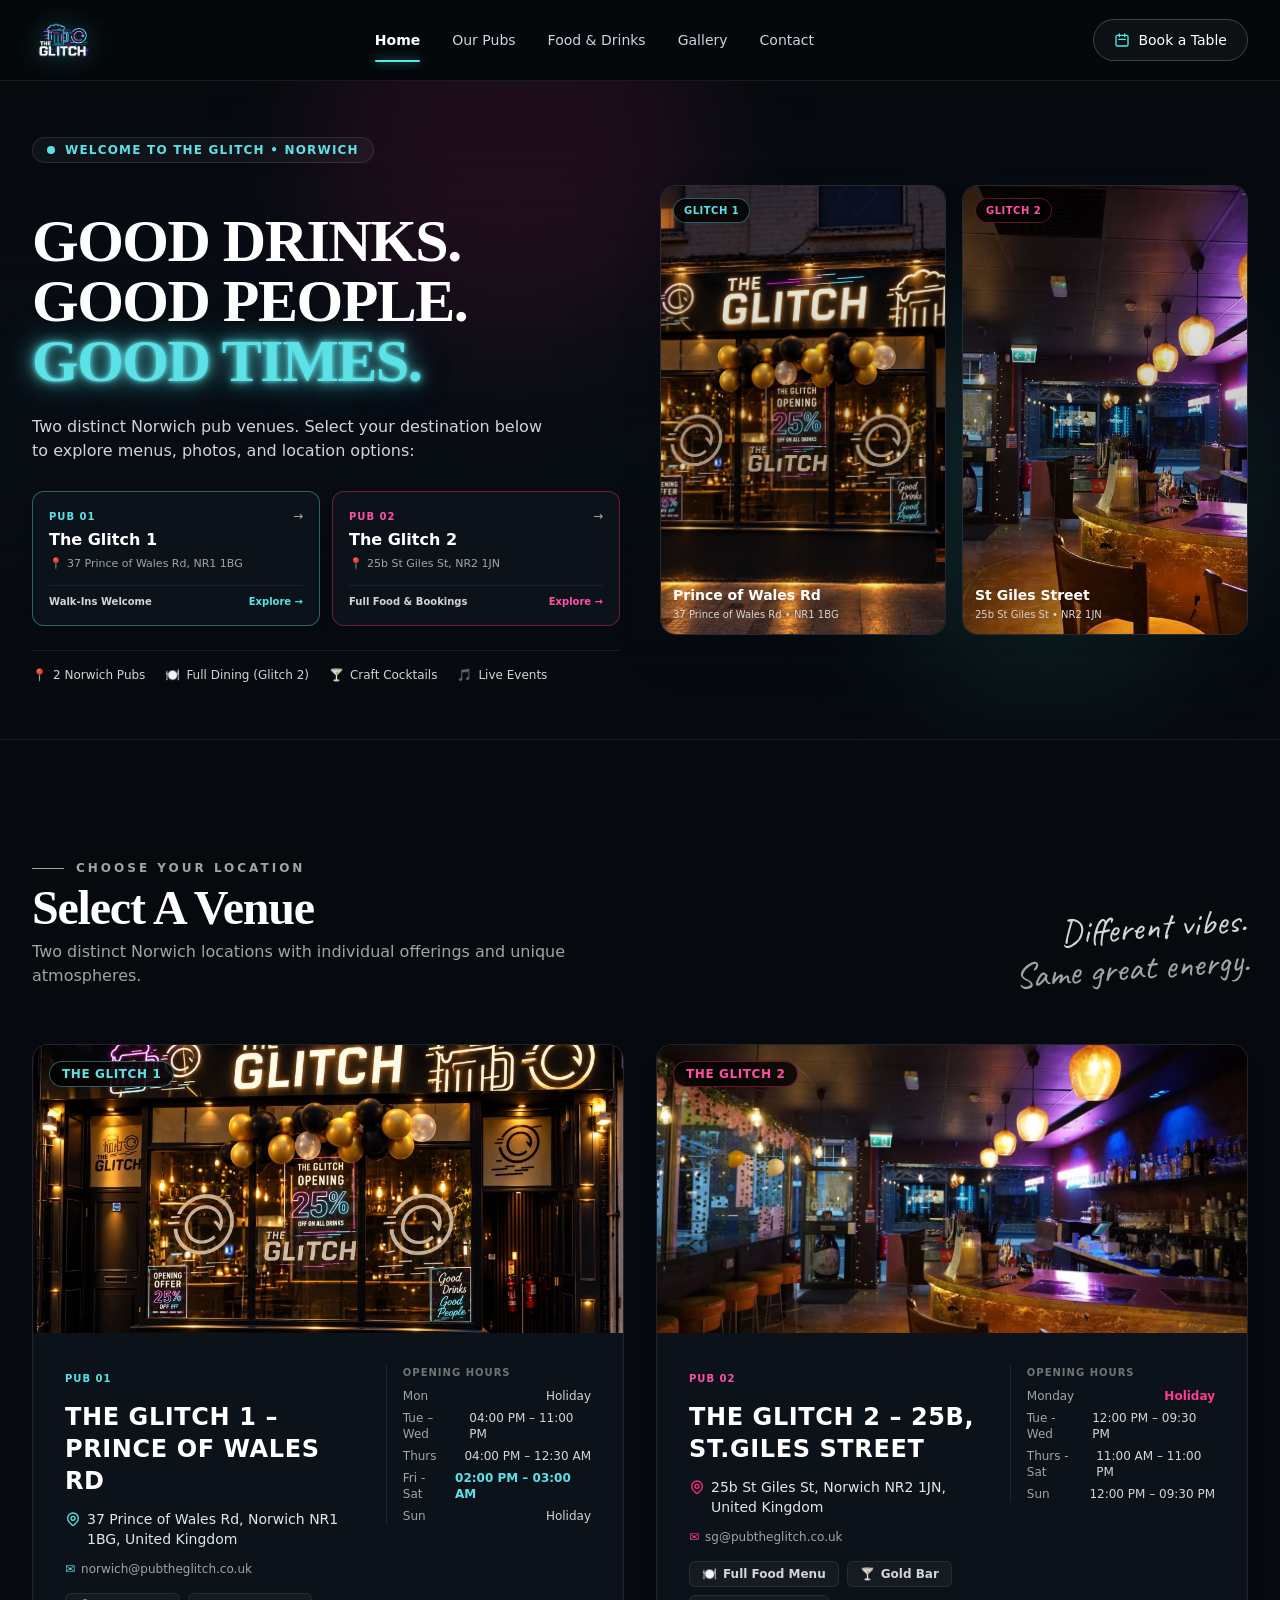
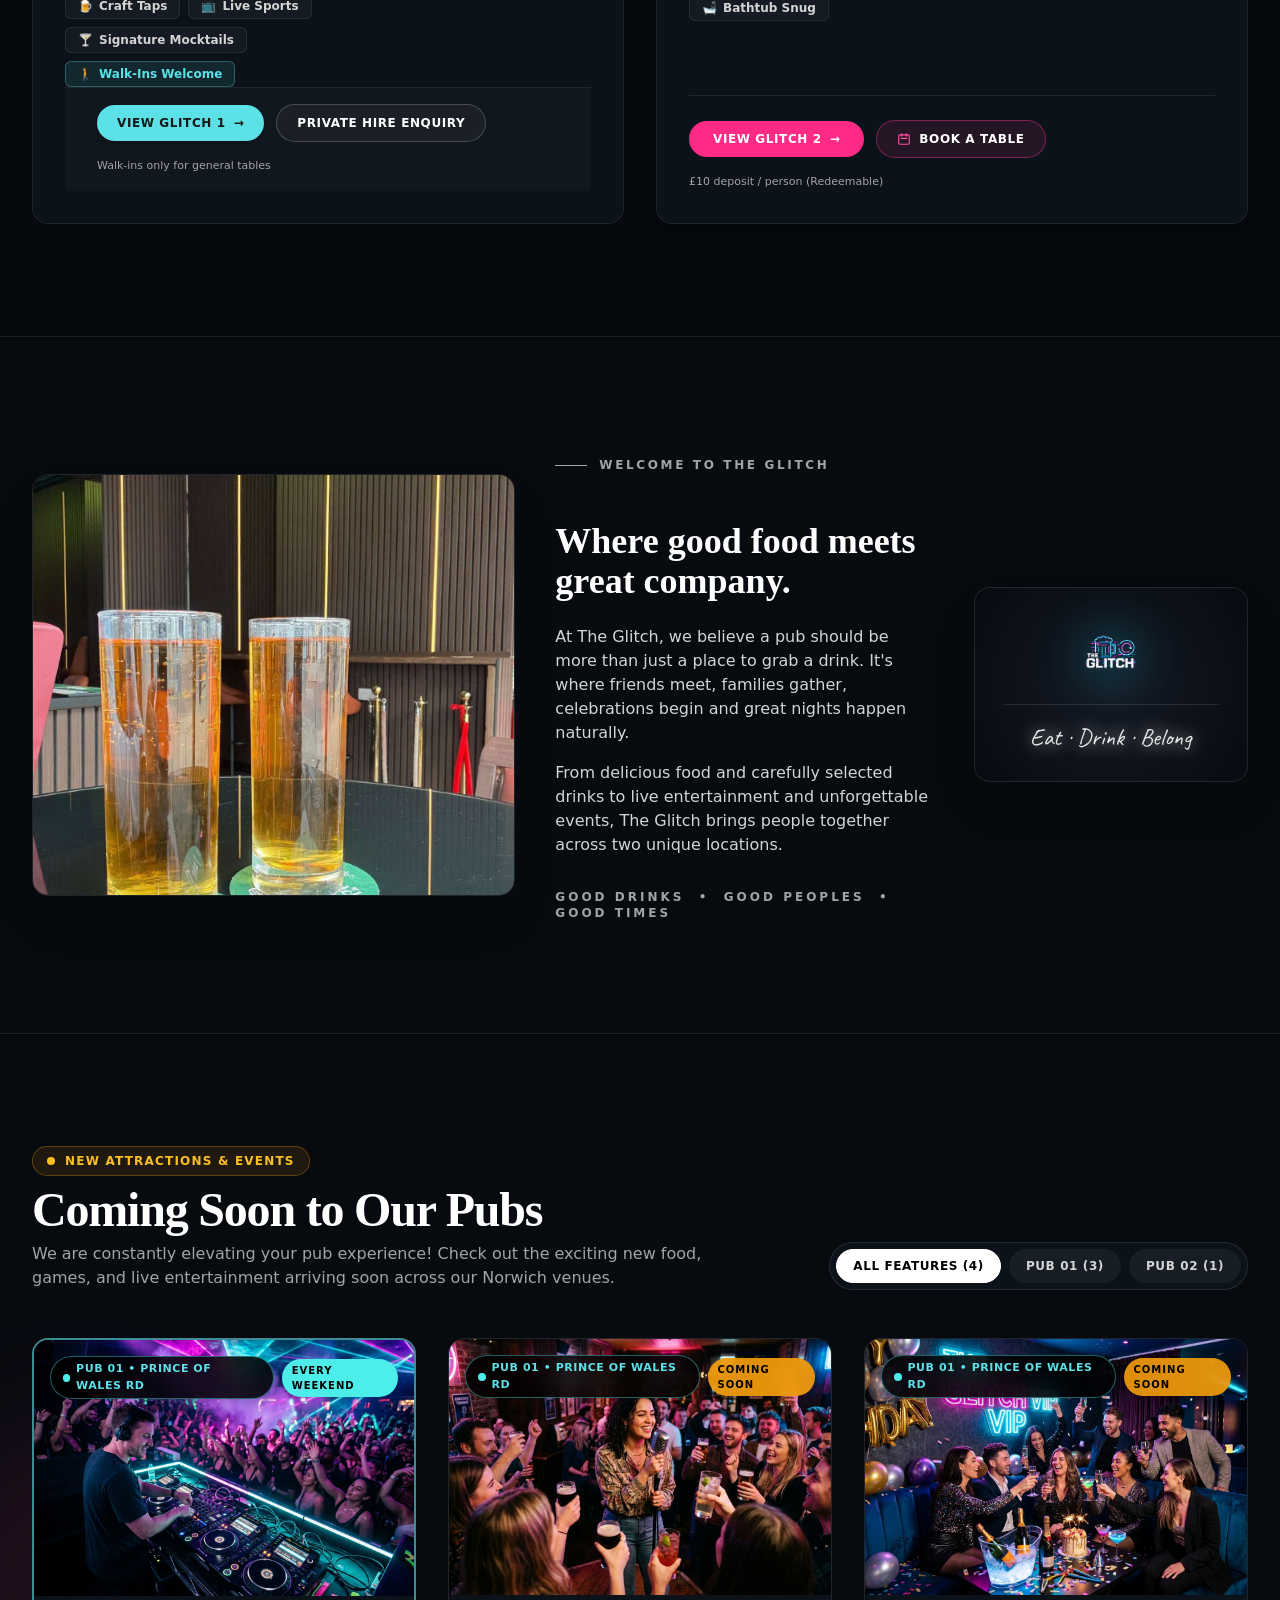
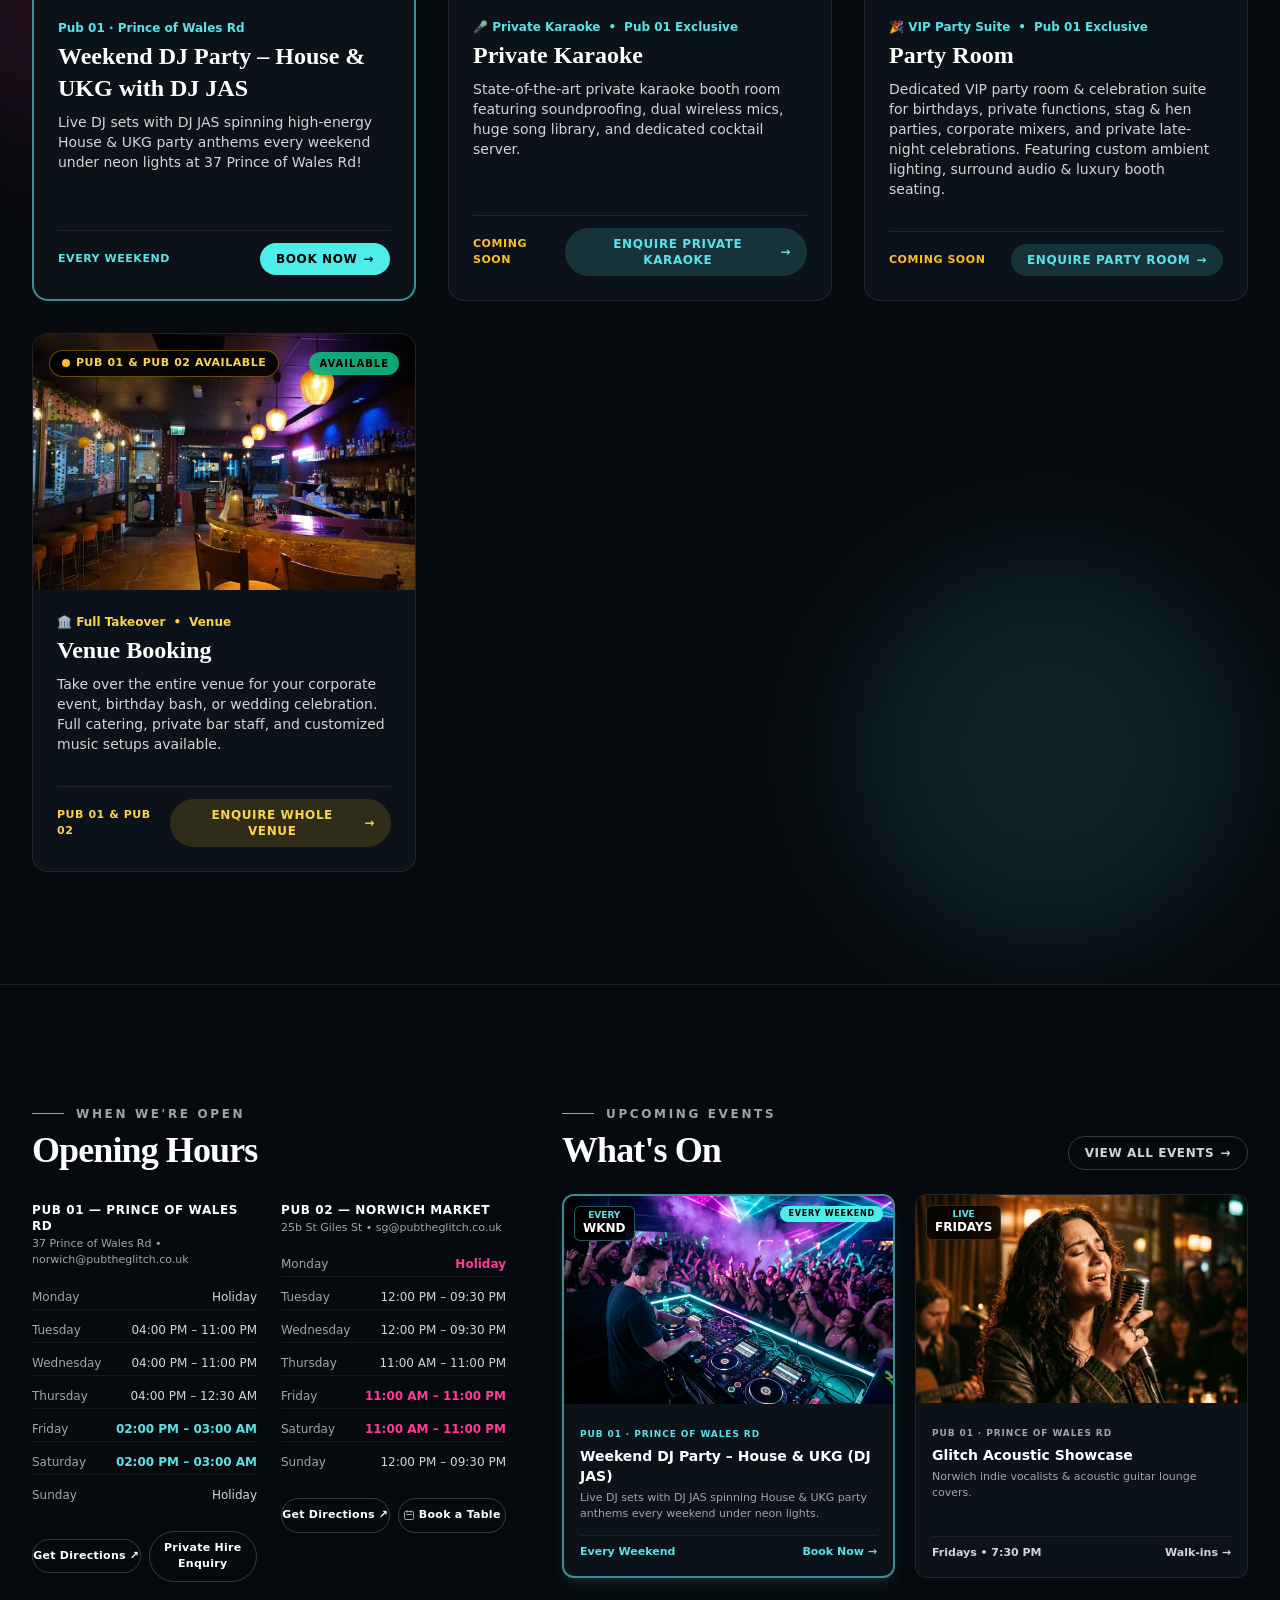
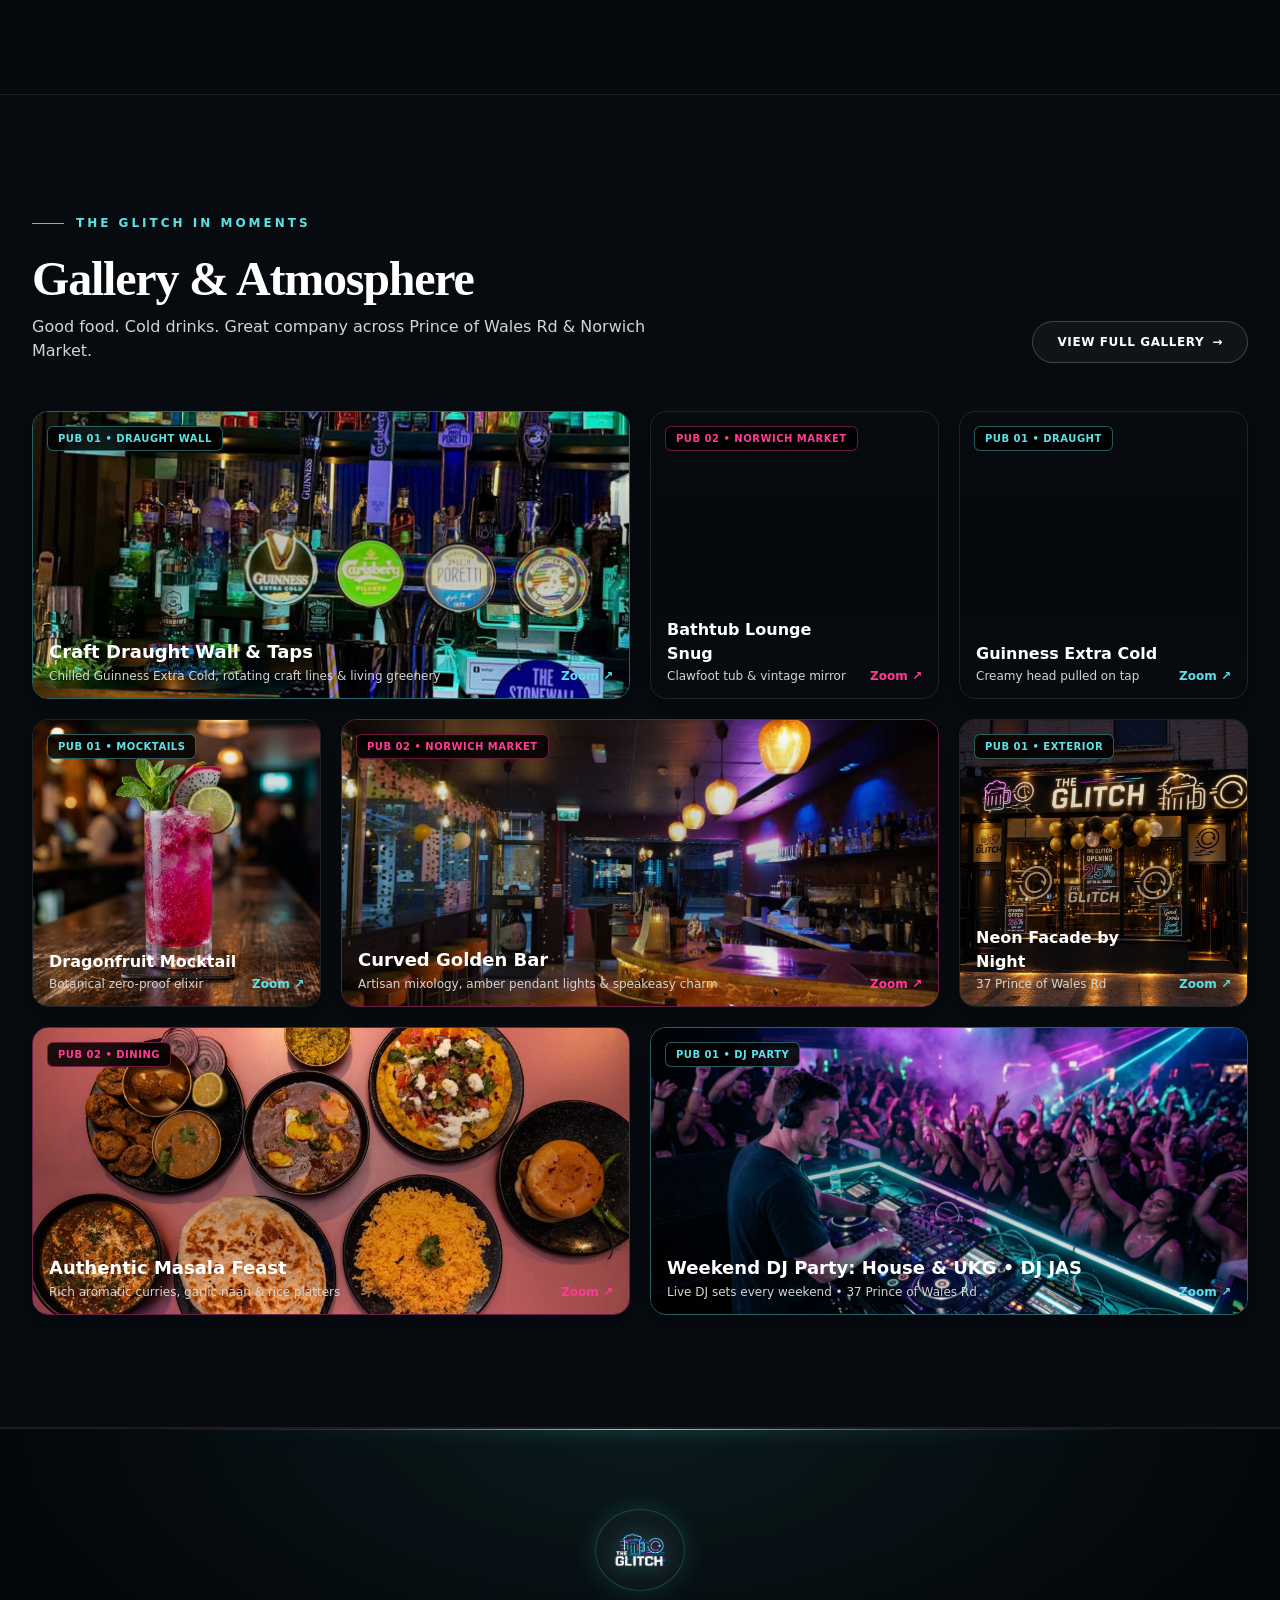
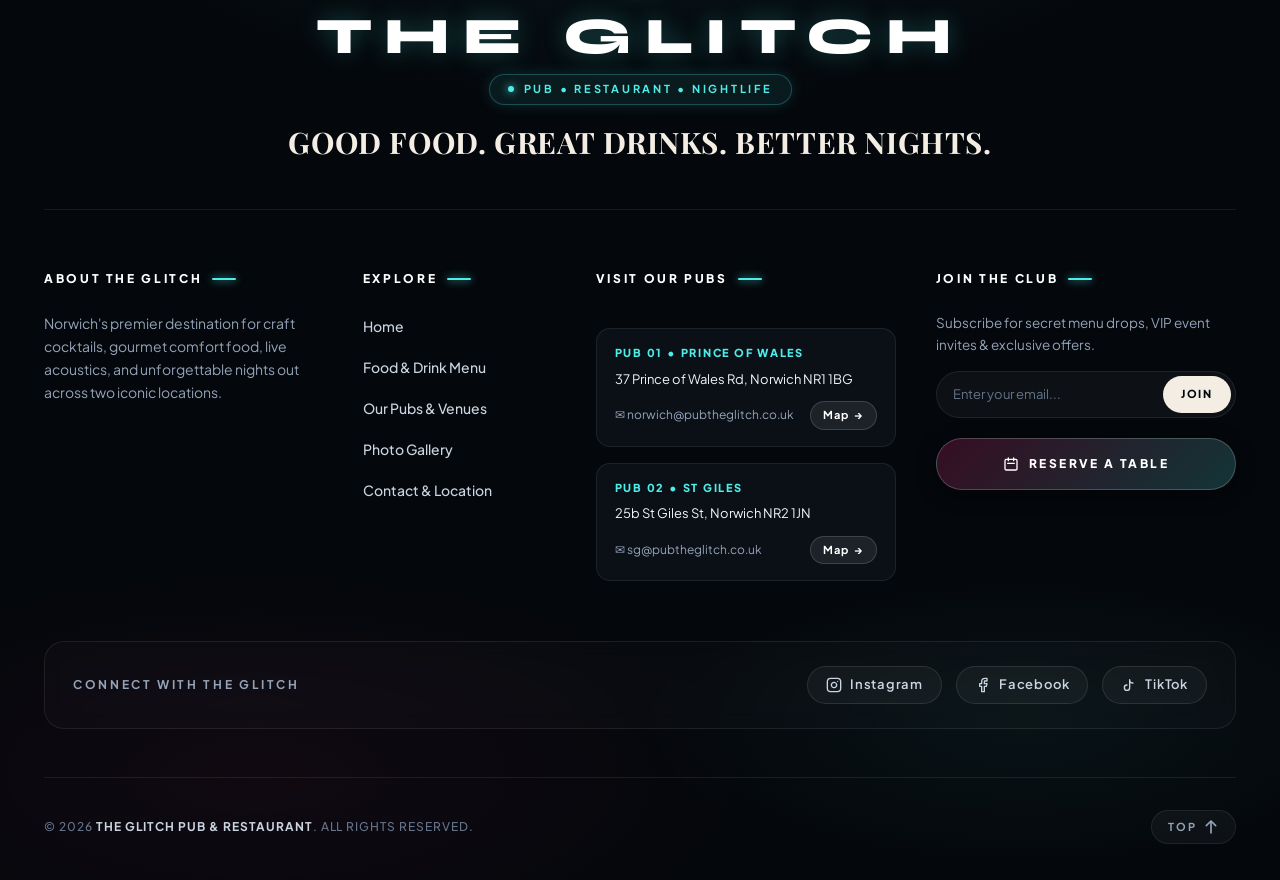
==== commit 85550bb4: "Update DJ party to Every Weekend, update image, remove Friday and time references across all pages" ====
--- a/index.html
+++ b/index.html
@@ -6,12 +6,15 @@
   <meta name="viewport" content="width=device-width, initial-scale=1.0" />
   <title>THE GLITCH — Good Food. Great Drinks. Good Times.</title>
   <link rel="icon" type="image/svg+xml" href="assets/logo-transparent.svg" />
-  <meta name="description" content="The Glitch is your local Norwich pub destination across Prince of Wales Rd and Norwich Market for great food, craft drinks, live music, and unforgettable nights." />
+  <meta name="description"
+    content="The Glitch is your local Norwich pub destination across Prince of Wales Rd and Norwich Market for great food, craft drinks, live music, and unforgettable nights." />
 
   <!-- Google Fonts: Playfair Display, Plus Jakarta Sans, Caveat, Syne -->
   <link rel="preconnect" href="https://fonts.googleapis.com">
   <link rel="preconnect" href="https://fonts.gstatic.com" crossorigin>
-  <link href="https://fonts.googleapis.com/css2?family=Caveat:wght@500;600;700&family=Playfair+Display:ital,wght@0,600;0,700;0,800;0,900;1,600;1,700&family=Plus+Jakarta+Sans:wght@300;400;500;600;700;800&family=Syne:wght@700;800;900&display=swap" rel="stylesheet" />
+  <link
+    href="https://fonts.googleapis.com/css2?family=Caveat:wght@500;600;700&family=Playfair+Display:ital,wght@0,600;0,700;0,800;0,900;1,600;1,700&family=Plus+Jakarta+Sans:wght@300;400;500;600;700;800&family=Syne:wght@700;800;900&display=swap"
+    rel="stylesheet" />
 
   <!-- Preload Critical Image & CSS Resources -->
   <link rel="preload" as="image" href="assets/logo.png" />
@@ -64,10 +67,14 @@
 <body class="bg-[#060a0f] text-neutral-200 font-sans antialiased selection:bg-[#4deeea]/20 selection:text-[#5ce1e6]">
 
   <!-- SVG Filter that removes black background from the logo into true transparency -->
-  <svg class="sr-only" aria-hidden="true" width="0" height="0" style="position: absolute; width: 0; height: 0; overflow: hidden; pointer-events: none;">
+  <svg class="sr-only" aria-hidden="true" width="0" height="0"
+    style="position: absolute; width: 0; height: 0; overflow: hidden; pointer-events: none;">
     <defs>
       <filter id="remove-black-bg" color-interpolation-filters="sRGB">
-        <feColorMatrix type="matrix" values="1 0 0 0 0 0 1 0 0 0 0 0 1 0 0 0.85 0.90 0.90 0 -0.06" /> </filter> </defs> </svg>
+        <feColorMatrix type="matrix" values="1 0 0 0 0 0 1 0 0 0 0 0 1 0 0 0.85 0.90 0.90 0 -0.06" />
+      </filter>
+    </defs>
+  </svg>
 
 
   <!-- ==================== GLITCH PAGE PRELOADER & TRANSITION (2 to 3s Auto-Dismiss) ==================== -->
@@ -89,64 +96,90 @@
     </div>
   </div>
   <script>
-    (function () {
-      var loader = document.getElementById('glitchPageLoader');
-      if (!loader) return;
-      var dismissed = false;
-      function dismiss() {
-        if (dismissed) return;
-        dismissed = true;
-        loader.classList.add('loader-hidden');
-        setTimeout(function () {
-          if (loader && loader.parentNode) loader.parentNode.removeChild(loader);
-        }, 550);
-      }
-      setTimeout(dismiss, 2200);
-      loader.addEventListener('click', dismiss);
-    })();
+      (function () {
+        var loader = document.getElementById('glitchPageLoader');
+        if (!loader) return;
+        var dismissed = false;
+        function dismiss() {
+          if (dismissed) return;
+          dismissed = true;
+          loader.classList.add('loader-hidden');
+          setTimeout(function () {
+            if (loader && loader.parentNode) loader.parentNode.removeChild(loader);
+          }, 550);
+        }
+        setTimeout(dismiss, 2200);
+        loader.addEventListener('click', dismiss);
+      })();
   </script>
 
   <!-- ==================== HEADER / NAVBAR ==================== -->
-  <header class="glitch-header sticky top-0 z-50 bg-[#05080c]/90 backdrop-blur-md border-b border-white/[0.08] transition duration-300">
-    <div class="glitch-header-inner max-w-7xl mx-auto px-4 sm:px-6 lg:px-8 h-20 flex items-center justify-between gap-4">
+  <header
+    class="glitch-header sticky top-0 z-50 bg-[#05080c]/90 backdrop-blur-md border-b border-white/[0.08] transition duration-300">
+    <div
+      class="glitch-header-inner max-w-7xl mx-auto px-4 sm:px-6 lg:px-8 h-20 flex items-center justify-between gap-4">
 
       <!-- Brand Logo -->
-      <a href="index.html" class="glitch-header-logo-link flex items-center gap-3 group shrink-0 py-1" aria-label="The Glitch Homepage">
-        <img src="assets/logo.png" alt="The Glitch Logo" width="140" height="52" class="glitch-header-logo-img h-12 sm:h-14 w-auto max-h-12 sm:max-h-14 object-contain group-hover:scale-105 transition-transform duration-300 logo-no-bg drop-shadow-[0_0_12px_rgba(77,238,234,0.4)]" /> </a>
+      <a href="index.html" class="glitch-header-logo-link flex items-center gap-3 group shrink-0 py-1"
+        aria-label="The Glitch Homepage">
+        <img src="assets/logo.png" alt="The Glitch Logo" width="140" height="52"
+          class="glitch-header-logo-img h-12 sm:h-14 w-auto max-h-12 sm:max-h-14 object-contain group-hover:scale-105 transition-transform duration-300 logo-no-bg drop-shadow-[0_0_12px_rgba(77,238,234,0.4)]" />
+      </a>
 
       <!-- Desktop Navigation Links -->
       <nav class="glitch-header-nav hidden md:flex items-center gap-7 lg:gap-8 text-sm font-medium text-neutral-300">
-        <a href="index.html" class="glitch-nav-link active text-white font-semibold relative after:content-[''] after:absolute after:-bottom-2 after:left-0 after:right-0 after:h-[2px] after:bg-[#4deeea] after:rounded-full">Home</a>
+        <a href="index.html"
+          class="glitch-nav-link active text-white font-semibold relative after:content-[''] after:absolute after:-bottom-2 after:left-0 after:right-0 after:h-[2px] after:bg-[#4deeea] after:rounded-full">Home</a>
         <a href="our-pubs.html" class="glitch-nav-link hover:text-white transition duration-200">Our Pubs</a>
         <a href="menu.html" class="glitch-nav-link hover:text-white transition duration-200">Food &amp; Drinks</a>
         <a href="gallery.html" class="glitch-nav-link hover:text-white transition duration-200">Gallery</a>
-        <a href="contact.html" class="glitch-nav-link hover:text-white transition duration-200">Contact</a> </nav>
-
-        
+        <a href="contact.html" class="glitch-nav-link hover:text-white transition duration-200">Contact</a>
+      </nav>
+
+
 
       <!-- Right Action & Mobile Button -->
       <div class="glitch-header-actions flex items-center gap-3">
-        <button onclick="openBookingModal()" class="glitch-book-btn inline-flex items-center gap-2 px-3.5 py-1.5 sm:px-5 sm:py-2.5 rounded-full border border-white/20 bg-white/[0.04] hover:bg-white/[0.12] hover:border-white/40 text-white text-xs sm:text-sm font-medium transition duration-200 shadow-sm active:scale-95">
-          <svg class="w-3.5 h-3.5 sm:w-4 sm:h-4 text-[#4deeea]" width="16" height="16" fill="none" stroke="currentColor" viewBox="0 0 24 24"><path stroke-linecap="round" stroke-linejoin="round" stroke-width="2" d="M8 7V3m8 4V3m-9 8h10M5 21h14a2 2 0 002-2V7a2 2 0 00-2-2H5a2 2 0 00-2 2v12a2 2 0 002 2z" /></svg>
+        <button onclick="openBookingModal()"
+          class="glitch-book-btn inline-flex items-center gap-2 px-3.5 py-1.5 sm:px-5 sm:py-2.5 rounded-full border border-white/20 bg-white/[0.04] hover:bg-white/[0.12] hover:border-white/40 text-white text-xs sm:text-sm font-medium transition duration-200 shadow-sm active:scale-95">
+          <svg class="w-3.5 h-3.5 sm:w-4 sm:h-4 text-[#4deeea]" width="16" height="16" fill="none" stroke="currentColor"
+            viewBox="0 0 24 24">
+            <path stroke-linecap="round" stroke-linejoin="round" stroke-width="2"
+              d="M8 7V3m8 4V3m-9 8h10M5 21h14a2 2 0 002-2V7a2 2 0 00-2-2H5a2 2 0 00-2 2v12a2 2 0 002 2z" />
+          </svg>
           <span>Book a Table</span> </button>
 
         <!-- Mobile Menu Hamburger Button -->
-        <button onclick="toggleMobileMenu()" class="glitch-hamburger-btn md:hidden p-2 text-neutral-300 hover:text-white rounded-lg focus:outline-none" aria-label="Toggle Navigation Menu">
-          <svg class="w-6 h-6" width="24" height="24" fill="none" stroke="currentColor" viewBox="0 0 24 24"><path id="navMenuIcon" stroke-linecap="round" stroke-linejoin="round" stroke-width="2" d="M4 6h16M4 12h16M4 18h16" /></svg> </button> </div> </div>
+        <button onclick="toggleMobileMenu()"
+          class="glitch-hamburger-btn md:hidden p-2 text-neutral-300 hover:text-white rounded-lg focus:outline-none"
+          aria-label="Toggle Navigation Menu">
+          <svg class="w-6 h-6" width="24" height="24" fill="none" stroke="currentColor" viewBox="0 0 24 24">
+            <path id="navMenuIcon" stroke-linecap="round" stroke-linejoin="round" stroke-width="2"
+              d="M4 6h16M4 12h16M4 18h16" />
+          </svg> </button>
+      </div>
+    </div>
 
     <!-- Mobile Navigation Drawer -->
-    <div id="mobileMenu" class="glitch-mobile-drawer hidden md:hidden bg-[#070b10] border-b border-white/10 px-6 py-5 space-y-4">
+    <div id="mobileMenu"
+      class="glitch-mobile-drawer hidden md:hidden bg-[#070b10] border-b border-white/10 px-6 py-5 space-y-4">
       <a href="index.html" class="glitch-mobile-nav-link active block text-[#4deeea] font-semibold py-1">Home</a>
       <a href="our-pubs.html" class="glitch-mobile-nav-link block text-neutral-300 hover:text-white py-1">Our Pubs</a>
-      <a href="menu.html" class="glitch-mobile-nav-link block text-neutral-300 hover:text-white py-1">Food &amp; Drinks</a>
+      <a href="menu.html" class="glitch-mobile-nav-link block text-neutral-300 hover:text-white py-1">Food &amp;
+        Drinks</a>
       <a href="gallery.html" class="glitch-mobile-nav-link block text-neutral-300 hover:text-white py-1">Gallery</a>
       <a href="contact.html" class="glitch-mobile-nav-link block text-neutral-300 hover:text-white py-1">Contact</a>
       <div class="pt-2">
-        <button onclick="openBookingModal(); toggleMobileMenu();" class="glitch-mobile-drawer-btn w-full inline-flex justify-center items-center gap-2 px-5 py-3 rounded-full border border-white/20 bg-white/10 text-white font-medium">
-          <span>Book a Table</span> </button> </div> </div> </header>
-
-<!-- ==================== HERO SECTION ==================== -->
-  <section id="hero" class="relative overflow-hidden py-8 sm:py-12 lg:py-14 border-b border-white/[0.08] bg-gradient-to-b from-[#05080c] via-[#080d14] to-[#05080c]">
+        <button onclick="openBookingModal(); toggleMobileMenu();"
+          class="glitch-mobile-drawer-btn w-full inline-flex justify-center items-center gap-2 px-5 py-3 rounded-full border border-white/20 bg-white/10 text-white font-medium">
+          <span>Book a Table</span> </button>
+      </div>
+    </div>
+  </header>
+
+  <!-- ==================== HERO SECTION ==================== -->
+  <section id="hero"
+    class="relative overflow-hidden py-8 sm:py-12 lg:py-14 border-b border-white/[0.08] bg-gradient-to-b from-[#05080c] via-[#080d14] to-[#05080c]">
     <!-- Ambient glowing background accents -->
     <div class="absolute -top-32 left-1/4 w-96 h-96 bg-[#ff2a85]/10 rounded-full blur-3xl pointer-events-none"></div>
     <div class="absolute top-1/3 right-10 w-96 h-96 bg-[#4deeea]/10 rounded-full blur-3xl pointer-events-none"></div>
@@ -158,27 +191,31 @@
         <div class="lg:col-span-6 space-y-6">
 
           <!-- Eyebrow label -->
-          <div class="inline-flex items-center gap-2.5 px-3.5 py-1 rounded-full bg-white/[0.04] border border-white/10 text-xs font-extrabold uppercase tracking-widest text-[#5ce1e6]">
+          <div
+            class="inline-flex items-center gap-2.5 px-3.5 py-1 rounded-full bg-white/[0.04] border border-white/10 text-xs font-extrabold uppercase tracking-widest text-[#5ce1e6]">
             <span class="w-2 h-2 rounded-full bg-[#5ce1e6] animate-pulse"></span>
             <span>Welcome to The Glitch &bull; Norwich</span>
           </div>
 
           <!-- Main Bold Editorial Heading -->
-          <h1 class="text-4xl sm:text-5xl lg:text-6xl font-serif font-extrabold text-white leading-[1.08] tracking-tight">
-            GOOD FOOD.<br>
-            GREAT DRINKS.<br>
+          <h1
+            class="text-4xl sm:text-5xl lg:text-6xl font-serif font-extrabold text-white leading-[1.08] tracking-tight">
+            GOOD DRINKS.<br>
+            GOOD PEOPLE.<br>
             <span class="neon-cyan-text">GOOD TIMES.</span>
           </h1>
 
           <!-- Subheading description -->
           <p class="text-neutral-300 text-sm sm:text-base max-w-lg leading-relaxed">
-            Two distinct Norwich pub venues. Select your destination below to explore menus, photos, and location options:
+            Two distinct Norwich pub venues. Select your destination below to explore menus, photos, and location
+            options:
           </p>
 
           <!-- Dual Venue Selection Cards -->
           <div class="grid grid-cols-1 sm:grid-cols-2 gap-3 pt-1">
             <!-- Glitch 1 Card Button -->
-            <a href="our-pubs.html?venue=glitch1" class="group relative p-4 rounded-xl bg-[#0c1219] border border-[#5ce1e6]/40 hover:border-[#5ce1e6] transition-all duration-300 shadow-lg hover:-translate-y-0.5 flex flex-col justify-between">
+            <a href="our-pubs.html?venue=glitch1"
+              class="group relative p-4 rounded-xl bg-[#0c1219] border border-[#5ce1e6]/40 hover:border-[#5ce1e6] transition-all duration-300 shadow-lg hover:-translate-y-0.5 flex flex-col justify-between">
               <div class="space-y-1">
                 <div class="flex items-center justify-between">
                   <span class="text-[10px] font-extrabold uppercase tracking-widest text-[#5ce1e6]">Pub 01</span>
@@ -190,14 +227,16 @@
                   <span>37 Prince of Wales Rd, NR1 1BG</span>
                 </p>
               </div>
-              <div class="mt-3 pt-2 border-t border-white/[0.06] flex items-center justify-between text-[10px] font-semibold text-neutral-300">
+              <div
+                class="mt-3 pt-2 border-t border-white/[0.06] flex items-center justify-between text-[10px] font-semibold text-neutral-300">
                 <span>Walk-Ins Welcome</span>
                 <span class="text-[#5ce1e6]">Explore &rarr;</span>
               </div>
             </a>
 
             <!-- Glitch 2 Card Button -->
-            <a href="our-pubs.html?venue=glitch2" class="group relative p-4 rounded-xl bg-[#0c1219] border border-[#ff2a85]/40 hover:border-[#ff2a85] transition-all duration-300 shadow-lg hover:-translate-y-0.5 flex flex-col justify-between">
+            <a href="our-pubs.html?venue=glitch2"
+              class="group relative p-4 rounded-xl bg-[#0c1219] border border-[#ff2a85]/40 hover:border-[#ff2a85] transition-all duration-300 shadow-lg hover:-translate-y-0.5 flex flex-col justify-between">
               <div class="space-y-1">
                 <div class="flex items-center justify-between">
                   <span class="text-[10px] font-extrabold uppercase tracking-widest text-[#ff4fa8]">Pub 02</span>
@@ -209,7 +248,8 @@
                   <span>25b St Giles St, NR2 1JN</span>
                 </p>
               </div>
-              <div class="mt-3 pt-2 border-t border-white/[0.06] flex items-center justify-between text-[10px] font-semibold text-neutral-300">
+              <div
+                class="mt-3 pt-2 border-t border-white/[0.06] flex items-center justify-between text-[10px] font-semibold text-neutral-300">
                 <span>Full Food &amp; Bookings</span>
                 <span class="text-[#ff4fa8]">Explore &rarr;</span>
               </div>
@@ -217,7 +257,8 @@
           </div>
 
           <!-- Feature Badges Strip -->
-          <div class="pt-4 flex flex-wrap items-center gap-5 text-xs font-medium text-neutral-300 border-t border-white/[0.08]">
+          <div
+            class="pt-4 flex flex-wrap items-center gap-5 text-xs font-medium text-neutral-300 border-t border-white/[0.08]">
             <div class="flex items-center gap-1.5">
               <span>📍</span>
               <span>2 Norwich Pubs</span>
@@ -241,31 +282,41 @@
         <div class="lg:col-span-6 relative">
           <div class="grid grid-cols-2 gap-3 sm:gap-4 h-[360px] sm:h-[420px] lg:h-[450px]">
             <!-- Glitch 1 Visual Tile -->
-            <a href="our-pubs.html?venue=glitch1" class="group relative rounded-2xl overflow-hidden border border-white/[0.12] hover:border-[#5ce1e6] transition-all duration-500 shadow-2xl bg-[#0a0f16]">
-              <img src="assets/pub1-exterior-facade.jpg" alt="The Glitch 1 Exterior on Prince of Wales Rd" class="w-full h-full object-cover group-hover:scale-105 transition-transform duration-700 ease-out" loading="eager" />
+            <a href="our-pubs.html?venue=glitch1"
+              class="group relative rounded-2xl overflow-hidden border border-white/[0.12] hover:border-[#5ce1e6] transition-all duration-500 shadow-2xl bg-[#0a0f16]">
+              <img src="assets/pub1-exterior-facade.jpg" alt="The Glitch 1 Exterior on Prince of Wales Rd"
+                class="w-full h-full object-cover group-hover:scale-105 transition-transform duration-700 ease-out"
+                loading="eager" />
               <div class="absolute inset-0 bg-gradient-to-t from-black/90 via-black/20 to-transparent"></div>
-              
-              <div class="absolute top-3 left-3 bg-black/80 backdrop-blur-md border border-[#5ce1e6]/40 text-[#5ce1e6] px-2.5 py-1 rounded-full text-[10px] font-extrabold uppercase tracking-wider">
+
+              <div
+                class="absolute top-3 left-3 bg-black/80 backdrop-blur-md border border-[#5ce1e6]/40 text-[#5ce1e6] px-2.5 py-1 rounded-full text-[10px] font-extrabold uppercase tracking-wider">
                 Glitch 1
               </div>
 
               <div class="absolute bottom-3 left-3 right-3 space-y-0.5">
-                <h4 class="text-xs sm:text-sm font-bold text-white group-hover:text-[#5ce1e6] transition truncate">Prince of Wales Rd</h4>
+                <h4 class="text-xs sm:text-sm font-bold text-white group-hover:text-[#5ce1e6] transition truncate">
+                  Prince of Wales Rd</h4>
                 <p class="text-[10px] text-neutral-300 truncate">37 Prince of Wales Rd &bull; NR1 1BG</p>
               </div>
             </a>
 
             <!-- Glitch 2 Visual Tile -->
-            <a href="our-pubs.html?venue=glitch2" class="group relative rounded-2xl overflow-hidden border border-white/[0.12] hover:border-[#ff2a85] transition-all duration-500 shadow-2xl bg-[#0a0f16]">
-              <img src="assets/pub2-golden-bar.jpg" alt="The Glitch 2 Norwich Market Curved Golden Bar &amp; Lounge" class="w-full h-full object-cover group-hover:scale-105 transition-transform duration-700 ease-out" loading="eager" />
+            <a href="our-pubs.html?venue=glitch2"
+              class="group relative rounded-2xl overflow-hidden border border-white/[0.12] hover:border-[#ff2a85] transition-all duration-500 shadow-2xl bg-[#0a0f16]">
+              <img src="assets/pub2-golden-bar.jpg" alt="The Glitch 2 Norwich Market Curved Golden Bar &amp; Lounge"
+                class="w-full h-full object-cover group-hover:scale-105 transition-transform duration-700 ease-out"
+                loading="eager" />
               <div class="absolute inset-0 bg-gradient-to-t from-black/90 via-black/20 to-transparent"></div>
 
-              <div class="absolute top-3 left-3 bg-black/80 backdrop-blur-md border border-[#ff2a85]/40 text-[#ff4fa8] px-2.5 py-1 rounded-full text-[10px] font-extrabold uppercase tracking-wider">
+              <div
+                class="absolute top-3 left-3 bg-black/80 backdrop-blur-md border border-[#ff2a85]/40 text-[#ff4fa8] px-2.5 py-1 rounded-full text-[10px] font-extrabold uppercase tracking-wider">
                 Glitch 2
               </div>
 
               <div class="absolute bottom-3 left-3 right-3 space-y-0.5">
-                <h4 class="text-xs sm:text-sm font-bold text-white group-hover:text-[#ff4fa8] transition truncate">St Giles Street</h4>
+                <h4 class="text-xs sm:text-sm font-bold text-white group-hover:text-[#ff4fa8] transition truncate">St
+                  Giles Street</h4>
                 <p class="text-[10px] text-neutral-300 truncate">25b St Giles St &bull; NR2 1JN</p>
               </div>
             </a>
@@ -276,7 +327,7 @@
     </div>
   </section>
 
-<!-- ==================== "OUR PUBS" SECTION ==================== -->
+  <!-- ==================== "OUR PUBS" SECTION ==================== -->
   <section id="our-pubs" class="py-20 lg:py-28 border-b border-white/[0.08] relative">
     <div class="max-w-7xl mx-auto px-4 sm:px-6 lg:px-8">
 
@@ -285,24 +336,33 @@
         <div>
           <div class="inline-flex items-center gap-3 mb-2">
             <span class="w-8 h-[1px] bg-neutral-400"></span>
-            <span class="text-xs uppercase tracking-[0.25em] text-neutral-400 font-bold">Choose Your Location</span> </div>
+            <span class="text-xs uppercase tracking-[0.25em] text-neutral-400 font-bold">Choose Your Location</span>
+          </div>
           <h2 class="text-4xl sm:text-5xl font-serif font-bold text-white tracking-tight">Select A Venue</h2>
-          <p class="text-neutral-400 text-sm sm:text-base mt-2 max-w-xl">Two distinct Norwich locations with individual offerings and unique atmospheres.</p> </div>
+          <p class="text-neutral-400 text-sm sm:text-base mt-2 max-w-xl">Two distinct Norwich locations with individual
+            offerings and unique atmospheres.</p>
+        </div>
 
         <!-- Cursive handwritten script accent -->
         <div class="md:text-right">
           <p class="font-script text-3xl sm:text-4xl text-neutral-300 -rotate-2 select-none leading-none">
-            Different vibes.<br><span class="text-neutral-400">Same great energy.</span> </p> </div> </div>
+            Different vibes.<br><span class="text-neutral-400">Same great energy.</span> </p>
+        </div>
+      </div>
 
       <!-- Two Pub Cards Grid -->
       <div class="grid grid-cols-1 lg:grid-cols-2 gap-8">
 
         <!-- PUB 01: PRINCE OF WALES RD -->
-        <article class="bg-[#0c1219] rounded-2xl border border-white/[0.08] overflow-hidden hover:border-[#5ce1e6]/60 transition-all duration-300 flex flex-col group hover:shadow-2xl hover:shadow-black/50">
+        <article
+          class="bg-[#0c1219] rounded-2xl border border-white/[0.08] overflow-hidden hover:border-[#5ce1e6]/60 transition-all duration-300 flex flex-col group hover:shadow-2xl hover:shadow-black/50">
           <div class="relative h-64 sm:h-72 overflow-hidden">
-            <img src="assets/pub1-exterior-facade.jpg" alt="The Glitch 1 Prince of Wales Rd Facade" class="w-full h-full object-cover group-hover:scale-105 transition-transform duration-700 ease-out" loading="lazy" decoding="async" />
+            <img src="assets/pub1-exterior-facade.jpg" alt="The Glitch 1 Prince of Wales Rd Facade"
+              class="w-full h-full object-cover group-hover:scale-105 transition-transform duration-700 ease-out"
+              loading="lazy" decoding="async" />
             <div class="absolute inset-0 bg-gradient-to-t from-[#0c1219] via-transparent to-transparent"></div>
-            <div class="absolute top-4 left-4 bg-black/80 backdrop-blur-md border border-[#5ce1e6]/40 text-[#5ce1e6] px-3 py-1 rounded-full text-xs font-bold uppercase tracking-wider">
+            <div
+              class="absolute top-4 left-4 bg-black/80 backdrop-blur-md border border-[#5ce1e6]/40 text-[#5ce1e6] px-3 py-1 rounded-full text-xs font-bold uppercase tracking-wider">
               The Glitch 1
             </div>
           </div>
@@ -311,27 +371,41 @@
             <div class="grid grid-cols-1 sm:grid-cols-12 gap-6 items-start">
               <div class="sm:col-span-7 space-y-3">
                 <span class="text-[10px] font-extrabold uppercase tracking-widest text-[#5ce1e6]">Pub 01</span>
-                <h3 class="text-xl sm:text-2xl font-extrabold text-white uppercase tracking-wide">The Glitch 1 &ndash; Prince of Wales Rd</h3>
+                <h3 class="text-xl sm:text-2xl font-extrabold text-white uppercase tracking-wide">The Glitch 1 &ndash;
+                  Prince of Wales Rd</h3>
 
                 <p class="text-xs sm:text-sm text-neutral-200 font-medium flex items-start gap-1.5">
-                  <svg class="w-4 h-4 text-[#5ce1e6] shrink-0 mt-0.5" fill="none" stroke="currentColor" viewBox="0 0 24 24">
-                    <path stroke-linecap="round" stroke-linejoin="round" stroke-width="2" d="M17.657 16.657L13.414 20.9a1.998 1.998 0 01-2.827 0l-4.244-4.243a8 8 0 1111.314 0z" />
-                    <path stroke-linecap="round" stroke-linejoin="round" stroke-width="2" d="M15 11a3 3 0 11-6 0 3 3 0 016 0z" /> </svg>
-                  <span>37 Prince of Wales Rd, Norwich NR1 1BG, United Kingdom</span> </p>
+                  <svg class="w-4 h-4 text-[#5ce1e6] shrink-0 mt-0.5" fill="none" stroke="currentColor"
+                    viewBox="0 0 24 24">
+                    <path stroke-linecap="round" stroke-linejoin="round" stroke-width="2"
+                      d="M17.657 16.657L13.414 20.9a1.998 1.998 0 01-2.827 0l-4.244-4.243a8 8 0 1111.314 0z" />
+                    <path stroke-linecap="round" stroke-linejoin="round" stroke-width="2"
+                      d="M15 11a3 3 0 11-6 0 3 3 0 016 0z" />
+                  </svg>
+                  <span>37 Prince of Wales Rd, Norwich NR1 1BG, United Kingdom</span>
+                </p>
                 <p class="text-xs text-neutral-400 flex items-center gap-1.5">
                   <span class="text-[#5ce1e6]">✉️</span>
-                  <a href="mailto:norwich@pubtheglitch.co.uk" class="hover:text-white transition">norwich@pubtheglitch.co.uk</a> </p>
+                  <a href="mailto:norwich@pubtheglitch.co.uk"
+                    class="hover:text-white transition">norwich@pubtheglitch.co.uk</a>
+                </p>
 
                 <!-- Amenities chips -->
                 <div class="flex flex-wrap items-center gap-2 pt-1 text-xs font-semibold text-neutral-300">
-                  <span class="inline-flex items-center gap-1.5 px-3 py-1 rounded-md bg-white/[0.04] border border-white/[0.08]">
+                  <span
+                    class="inline-flex items-center gap-1.5 px-3 py-1 rounded-md bg-white/[0.04] border border-white/[0.08]">
                     <span>🍺</span> Craft Taps </span>
-                  <span class="inline-flex items-center gap-1.5 px-3 py-1 rounded-md bg-white/[0.04] border border-white/[0.08]">
+                  <span
+                    class="inline-flex items-center gap-1.5 px-3 py-1 rounded-md bg-white/[0.04] border border-white/[0.08]">
                     <span>📺</span> Live Sports </span>
-                  <span class="inline-flex items-center gap-1.5 px-3 py-1 rounded-md bg-white/[0.04] border border-white/[0.08]">
-                    <span>🍸</span> Signature Mocktails </span> 
-                  <span class="inline-flex items-center gap-1.5 px-3 py-1 rounded-md bg-[#5ce1e6]/10 border border-[#5ce1e6]/30 text-[#5ce1e6]">
-                    <span>🚶</span> Walk-Ins Welcome </span> </div> </div>
+                  <span
+                    class="inline-flex items-center gap-1.5 px-3 py-1 rounded-md bg-white/[0.04] border border-white/[0.08]">
+                    <span>🍸</span> Signature Mocktails </span>
+                  <span
+                    class="inline-flex items-center gap-1.5 px-3 py-1 rounded-md bg-[#5ce1e6]/10 border border-[#5ce1e6]/30 text-[#5ce1e6]">
+                    <span>🚶</span> Walk-Ins Welcome </span>
+                </div>
+              </div>
 
               <!-- Right Opening Hours (5 cols) -->
               <div class="sm:col-span-5 sm:pl-4 sm:border-l sm:border-white/[0.08] space-y-2">
@@ -339,36 +413,55 @@
                 <div class="space-y-1.5 text-xs text-neutral-300">
                   <div class="flex justify-between gap-2">
                     <span class="text-neutral-400">Mon</span>
-                    <span>Holiday</span> </div>
+                    <span>Holiday</span>
+                  </div>
                   <div class="flex justify-between gap-2">
                     <span class="text-neutral-400">Tue – Wed</span>
-                    <span>04:00 PM – 11:00 PM</span> </div>
+                    <span>04:00 PM – 11:00 PM</span>
+                  </div>
                   <div class="flex justify-between gap-2">
                     <span class="text-neutral-400">Thurs</span>
-                    <span>04:00 PM – 12:30 AM</span> </div> 
+                    <span>04:00 PM – 12:30 AM</span>
+                  </div>
                   <div class="flex justify-between gap-2">
                     <span class="text-neutral-400">Fri - Sat</span>
-                    <span class="text-[#5ce1e6] font-semibold">02:00 PM – 03:00 AM</span> </div>
+                    <span class="text-[#5ce1e6] font-semibold">02:00 PM – 03:00 AM</span>
+                  </div>
                   <div class="flex justify-between gap-2">
                     <span class="text-neutral-400">Sun</span>
-                    <span>Holiday</span> </div></div> </div> </div>
-
-          <!-- Bottom Action Buttons: No Table Booking for Glitch 1 -->
-          <div class="px-6 py-4 sm:px-8 bg-white/[0.02] border-t border-white/[0.06] flex flex-wrap items-center justify-between gap-4">
-            <div class="flex items-center gap-3">
-              <a href="our-pubs.html?venue=glitch1" class="inline-flex items-center gap-2 px-5 py-2.5 rounded-full bg-[#5ce1e6] hover:bg-white text-neutral-900 font-bold text-xs tracking-wider uppercase transition shadow-md">
-                <span>View Glitch 1</span>
-                <span>&rarr;</span> </a>
-              <button onclick="openPrivateHireModal()" class="inline-flex items-center gap-2 px-5 py-2.5 rounded-full border border-white/20 hover:border-white/40 bg-white/[0.04] hover:bg-white/[0.12] text-white font-semibold text-xs tracking-wider uppercase transition">
-                <span>Private Hire Enquiry</span> </button> </div>
-            <span class="text-[11px] text-neutral-400 font-medium">Walk-ins only for general tables</span> </div> </div> </article>
+                    <span>Holiday</span>
+                  </div>
+                </div>
+              </div>
+            </div>
+
+            <!-- Bottom Action Buttons: No Table Booking for Glitch 1 -->
+            <div
+              class="px-6 py-4 sm:px-8 bg-white/[0.02] border-t border-white/[0.06] flex flex-wrap items-center justify-between gap-4">
+              <div class="flex items-center gap-3">
+                <a href="our-pubs.html?venue=glitch1"
+                  class="inline-flex items-center gap-2 px-5 py-2.5 rounded-full bg-[#5ce1e6] hover:bg-white text-neutral-900 font-bold text-xs tracking-wider uppercase transition shadow-md">
+                  <span>View Glitch 1</span>
+                  <span>&rarr;</span> </a>
+                <button onclick="openPrivateHireModal()"
+                  class="inline-flex items-center gap-2 px-5 py-2.5 rounded-full border border-white/20 hover:border-white/40 bg-white/[0.04] hover:bg-white/[0.12] text-white font-semibold text-xs tracking-wider uppercase transition">
+                  <span>Private Hire Enquiry</span> </button>
+              </div>
+              <span class="text-[11px] text-neutral-400 font-medium">Walk-ins only for general tables</span>
+            </div>
+          </div>
+        </article>
 
         <!-- ==================== LOCATION 02 CARD ==================== -->
-        <article class="bg-[#0c1219] rounded-2xl border border-white/[0.08] overflow-hidden transition-all duration-300 flex flex-col group hover:border-[#ff2a85]/50 shadow-xl">
+        <article
+          class="bg-[#0c1219] rounded-2xl border border-white/[0.08] overflow-hidden transition-all duration-300 flex flex-col group hover:border-[#ff2a85]/50 shadow-xl">
           <div class="relative h-64 sm:h-72 overflow-hidden">
-            <img src="assets/pub2-golden-bar.jpg" alt="The Glitch 2 Norwich Market Curved Golden Bar &amp; Lounge" class="w-full h-full object-cover group-hover:scale-105 transition-transform duration-700 ease-out" loading="lazy" decoding="async" />
+            <img src="assets/pub2-golden-bar.jpg" alt="The Glitch 2 Norwich Market Curved Golden Bar &amp; Lounge"
+              class="w-full h-full object-cover group-hover:scale-105 transition-transform duration-700 ease-out"
+              loading="lazy" decoding="async" />
             <div class="absolute inset-0 bg-gradient-to-t from-[#0c1219] via-transparent to-transparent"></div>
-            <div class="absolute top-4 left-4 bg-black/80 backdrop-blur-md border border-[#ff2a85]/40 text-[#ff4fa8] px-3 py-1 rounded-full text-xs font-bold uppercase tracking-wider">
+            <div
+              class="absolute top-4 left-4 bg-black/80 backdrop-blur-md border border-[#ff2a85]/40 text-[#ff4fa8] px-3 py-1 rounded-full text-xs font-bold uppercase tracking-wider">
               The Glitch 2
             </div>
           </div>
@@ -378,25 +471,37 @@
             <div class="grid grid-cols-1 sm:grid-cols-12 gap-6 items-start">
               <div class="sm:col-span-7 space-y-3">
                 <span class="text-[10px] font-extrabold uppercase tracking-widest text-[#ff4fa8]">Pub 02</span>
-                <h3 class="text-xl sm:text-2xl font-extrabold text-white uppercase tracking-wide">The Glitch 2 &ndash; Norwich Market</h3>
+                <h3 class="text-xl sm:text-2xl font-extrabold text-white uppercase tracking-wide">The Glitch 2 &ndash;
+                   25B, St.Giles street</h3>
 
                 <p class="text-xs sm:text-sm text-neutral-200 font-medium flex items-start gap-1.5">
-                  <svg class="w-4 h-4 text-[#ff2a85] shrink-0 mt-0.5" fill="none" stroke="currentColor" viewBox="0 0 24 24">
-                    <path stroke-linecap="round" stroke-linejoin="round" stroke-width="2" d="M17.657 16.657L13.414 20.9a1.998 1.998 0 01-2.827 0l-4.244-4.243a8 8 0 1111.314 0z" />
-                    <path stroke-linecap="round" stroke-linejoin="round" stroke-width="2" d="M15 11a3 3 0 11-6 0 3 3 0 016 0z" /> </svg>
-                  <span>25b St Giles St, Norwich NR2 1JN, United Kingdom</span> </p>
+                  <svg class="w-4 h-4 text-[#ff2a85] shrink-0 mt-0.5" fill="none" stroke="currentColor"
+                    viewBox="0 0 24 24">
+                    <path stroke-linecap="round" stroke-linejoin="round" stroke-width="2"
+                      d="M17.657 16.657L13.414 20.9a1.998 1.998 0 01-2.827 0l-4.244-4.243a8 8 0 1111.314 0z" />
+                    <path stroke-linecap="round" stroke-linejoin="round" stroke-width="2"
+                      d="M15 11a3 3 0 11-6 0 3 3 0 016 0z" />
+                  </svg>
+                  <span>25b St Giles St, Norwich NR2 1JN, United Kingdom</span>
+                </p>
                 <p class="text-xs text-neutral-400 flex items-center gap-1.5">
                   <span class="text-[#ff3b94]">✉️</span>
-                  <a href="mailto:sg@pubtheglitch.co.uk" class="hover:text-white transition">sg@pubtheglitch.co.uk</a> </p>
+                  <a href="mailto:sg@pubtheglitch.co.uk" class="hover:text-white transition">sg@pubtheglitch.co.uk</a>
+                </p>
 
                 <!-- Amenities chips -->
                 <div class="flex flex-wrap items-center gap-2 pt-1 text-xs font-semibold text-neutral-300">
-                  <span class="inline-flex items-center gap-1.5 px-3 py-1 rounded-md bg-white/[0.04] border border-white/[0.08]">
+                  <span
+                    class="inline-flex items-center gap-1.5 px-3 py-1 rounded-md bg-white/[0.04] border border-white/[0.08]">
                     <span>🍽</span> Full Food Menu </span>
-                  <span class="inline-flex items-center gap-1.5 px-3 py-1 rounded-md bg-white/[0.04] border border-white/[0.08]">
+                  <span
+                    class="inline-flex items-center gap-1.5 px-3 py-1 rounded-md bg-white/[0.04] border border-white/[0.08]">
                     <span>🍸</span> Gold Bar </span>
-                  <span class="inline-flex items-center gap-1.5 px-3 py-1 rounded-md bg-white/[0.04] border border-white/[0.08]">
-                    <span>🛁</span> Bathtub Snug </span> </div> </div>
+                  <span
+                    class="inline-flex items-center gap-1.5 px-3 py-1 rounded-md bg-white/[0.04] border border-white/[0.08]">
+                    <span>🛁</span> Bathtub Snug </span>
+                </div>
+              </div>
 
               <!-- Right Opening Hours (5 cols) -->
               <div class="sm:col-span-5 sm:pl-4 sm:border-l sm:border-white/[0.08] space-y-2">
@@ -404,29 +509,48 @@
                 <div class="space-y-1.5 text-xs text-neutral-300">
                   <div class="flex justify-between gap-2">
                     <span class="text-neutral-400">Monday</span>
-                    <span class="text-[#ff3b94] font-semibold">Holiday</span> </div>
+                    <span class="text-[#ff3b94] font-semibold">Holiday</span>
+                  </div>
                   <div class="flex justify-between gap-2">
                     <span class="text-neutral-400">Tue - Wed</span>
-                    <span>12:00 PM – 09:30 PM</span> </div>
+                    <span>12:00 PM – 09:30 PM</span>
+                  </div>
                   <div class="flex justify-between gap-2">
                     <span class="text-neutral-400">Thurs - Sat</span>
-                    <span>11:00 AM – 11:00 PM</span> </div>
+                    <span>11:00 AM – 11:00 PM</span>
+                  </div>
                   <div class="flex justify-between gap-2">
                     <span class="text-neutral-400">Sun</span>
-                    <span>12:00 PM – 09:30 PM</span> </div> </div> </div> </div>
+                    <span>12:00 PM – 09:30 PM</span>
+                  </div>
+                </div>
+              </div>
+            </div>
 
             <!-- Bottom Action buttons -->
             <div class="flex flex-wrap items-center justify-between gap-4 pt-6 mt-6 border-t border-white/[0.08]">
               <div class="flex items-center gap-3">
-                <a href="our-pubs.html?venue=glitch2" class="inline-flex items-center gap-2 px-6 py-2.5 rounded-full bg-[#ff2a85] hover:bg-white text-white hover:text-black font-bold text-xs tracking-wider uppercase transition duration-200">
+                <a href="our-pubs.html?venue=glitch2"
+                  class="inline-flex items-center gap-2 px-6 py-2.5 rounded-full bg-[#ff2a85] hover:bg-white text-white hover:text-black font-bold text-xs tracking-wider uppercase transition duration-200">
                   <span>View Glitch 2</span>
                   <span>&rarr;</span> </a>
-                <button onclick="openBookingModal('Norwich Market')" class="inline-flex items-center gap-2 px-5 py-2.5 rounded-full border border-[#ff3b94]/40 bg-[#ff3b94]/10 hover:bg-[#ff3b94] text-white font-semibold text-xs tracking-wider uppercase transition duration-200">
-                  <svg class="w-3.5 h-3.5 text-[#ff4fa8]" fill="none" stroke="currentColor" viewBox="0 0 24 24"><path stroke-linecap="round" stroke-linejoin="round" stroke-width="2" d="M8 7V3m8 4V3m-9 8h10M5 21h14a2 2 0 002-2V7a2 2 0 00-2-2H5a2 2 0 00-2 2v12a2 2 0 002 2z" /></svg>
-                  <span>Book a Table</span> </button> </div>
-              <span class="text-[11px] text-neutral-400 font-medium">£10 deposit / person (Redeemable)</span> </div> </div> </article> </div> </div> </section>
-
-<!-- ==================== "WELCOME TO THE GLITCH" SECTION ==================== -->
+                <button onclick="openBookingModal('Norwich Market')"
+                  class="inline-flex items-center gap-2 px-5 py-2.5 rounded-full border border-[#ff3b94]/40 bg-[#ff3b94]/10 hover:bg-[#ff3b94] text-white font-semibold text-xs tracking-wider uppercase transition duration-200">
+                  <svg class="w-3.5 h-3.5 text-[#ff4fa8]" fill="none" stroke="currentColor" viewBox="0 0 24 24">
+                    <path stroke-linecap="round" stroke-linejoin="round" stroke-width="2"
+                      d="M8 7V3m8 4V3m-9 8h10M5 21h14a2 2 0 002-2V7a2 2 0 00-2-2H5a2 2 0 00-2 2v12a2 2 0 002 2z" />
+                  </svg>
+                  <span>Book a Table</span> </button>
+              </div>
+              <span class="text-[11px] text-neutral-400 font-medium">£10 deposit / person (Redeemable)</span>
+            </div>
+          </div>
+        </article>
+      </div>
+    </div>
+  </section>
+
+  <!-- ==================== "WELCOME TO THE GLITCH" SECTION ==================== -->
   <section id="about" class="py-20 lg:py-28 border-b border-white/[0.08] relative overflow-hidden bg-[#070b10]">
     <div class="max-w-7xl mx-auto px-4 sm:px-6 lg:px-8">
 
@@ -435,16 +559,22 @@
         <!-- Left Photo: Chilled Craft Cider & Beer (5 cols) -->
         <div class="lg:col-span-5">
           <div class="rounded-2xl overflow-hidden border border-white/[0.1] shadow-2xl relative group">
-            <img src="assets/pub1-cider.jpg" alt="Cold pints of craft beer and cider at The Glitch" class="w-full h-[380px] sm:h-[420px] object-cover object-center group-hover:scale-105 transition-transform duration-700 ease-out" loading="lazy" decoding="async" />
-            <div class="absolute inset-0 bg-gradient-to-t from-black/60 via-transparent to-transparent"></div> </div> </div>
+            <img src="assets/pub1-cider.jpg" alt="Cold pints of craft beer and cider at The Glitch"
+              class="w-full h-[380px] sm:h-[420px] object-cover object-center group-hover:scale-105 transition-transform duration-700 ease-out"
+              loading="lazy" decoding="async" />
+            <div class="absolute inset-0 bg-gradient-to-t from-black/60 via-transparent to-transparent"></div>
+          </div>
+        </div>
 
         <!-- Center Copy: Where Good Food Meets Great Company (4 cols) -->
         <div class="lg:col-span-4 space-y-6">
           <div class="inline-flex items-center gap-3">
             <span class="w-8 h-[1px] bg-neutral-400"></span>
-            <span class="text-xs uppercase tracking-[0.22em] text-neutral-400 font-bold">Welcome to The Glitch</span> </div>
-
-          <h2 class="text-3xl sm:text-4xl font-serif font-bold text-white leading-tight">Where good food meets great company.</h2>
+            <span class="text-xs uppercase tracking-[0.22em] text-neutral-400 font-bold">Welcome to The Glitch</span>
+          </div>
+
+          <h2 class="text-3xl sm:text-4xl font-serif font-bold text-white leading-tight">Where good food meets great
+            company.</h2>
 
           <div class="space-y-4 text-neutral-300 text-sm sm:text-base leading-relaxed">
             <p>
@@ -454,24 +584,40 @@
             <p>
               From delicious food and carefully selected drinks to live entertainment and unforgettable events, The
               Glitch brings people together across two unique locations.
-            </p> </div>
+            </p>
+          </div>
 
           <div class="pt-2">
-            <p class="text-[11px] sm:text-xs font-bold uppercase tracking-[0.25em] text-neutral-400">Good Food &nbsp;&bull;&nbsp; Great Drinks &nbsp;&bull;&nbsp; Great People</p> </div> </div>
+            <p class="text-[11px] sm:text-xs font-bold uppercase tracking-[0.25em] text-neutral-400">Good Drinks
+              &nbsp;&bull;&nbsp; Good Peoples &nbsp;&bull;&nbsp; Good Times</p>
+          </div>
+        </div>
 
         <!-- Right: Glowing Neon Sign Showcase (3 cols) -->
         <div class="lg:col-span-3 flex justify-center">
-          <div class="neon-sign-box p-6 sm:p-7 rounded-2xl border border-white/[0.1] w-full max-w-sm flex flex-col items-center justify-center text-center relative overflow-hidden shadow-2xl">
+          <div
+            class="neon-sign-box p-6 sm:p-7 rounded-2xl border border-white/[0.1] w-full max-w-sm flex flex-col items-center justify-center text-center relative overflow-hidden shadow-2xl">
             <!-- Neon backdrop glow -->
-            <div class="absolute inset-0 bg-radial from-[#ff2a85]/15 via-transparent to-transparent pointer-events-none"> </div>
+            <div
+              class="absolute inset-0 bg-radial from-[#ff2a85]/15 via-transparent to-transparent pointer-events-none">
+            </div>
 
             <!-- Glowing Official Logo Graphic -->
             <div class="relative w-full max-w-[280px] animate-neon-pulse flex justify-center py-2">
-              <img src="assets/logo.png" alt="The Glitch Neon Sign" class="w-full h-auto object-contain drop-shadow-[0_0_24px_rgba(0,240,255,0.7)] logo-no-bg" /> </div>
+              <img src="assets/logo.png" alt="The Glitch Neon Sign"
+                class="w-full h-auto object-contain drop-shadow-[0_0_24px_rgba(0,240,255,0.7)] logo-no-bg" />
+            </div>
 
             <!-- Cursive Neon Tagline -->
             <div class="mt-4 pt-4 border-t border-white/10 w-full z-10">
-              <p class="font-script text-2xl text-neutral-200 drop-shadow-[0_0_8px_rgba(255,255,255,0.7)]">Eat &middot; Drink &middot; Belong</p> </div> </div> </div> </div> </div> </section>
+              <p class="font-script text-2xl text-neutral-200 drop-shadow-[0_0_8px_rgba(255,255,255,0.7)]">Eat &middot;
+                Drink &middot; Belong</p>
+            </div>
+          </div>
+        </div>
+      </div>
+    </div>
+  </section>
 
   <!-- ==================== "COMING SOON TO OUR PUBS" SECTION ==================== -->
   <section id="coming-soon" class="py-20 lg:py-28 border-b border-white/[0.08] relative bg-[#070b10] overflow-hidden">
@@ -484,25 +630,30 @@
       <!-- Section Header & Controls -->
       <div class="flex flex-col md:flex-row md:items-end justify-between gap-6 mb-12">
         <div>
-          <div class="inline-flex items-center gap-2.5 mb-2.5 px-3.5 py-1.5 rounded-full bg-amber-500/10 border border-amber-500/30 text-amber-400 text-xs font-bold uppercase tracking-widest shadow-inner">
+          <div
+            class="inline-flex items-center gap-2.5 mb-2.5 px-3.5 py-1.5 rounded-full bg-amber-500/10 border border-amber-500/30 text-amber-400 text-xs font-bold uppercase tracking-widest shadow-inner">
             <span class="w-2 h-2 rounded-full bg-amber-400 animate-ping"></span>
             <span>New Attractions &amp; Events</span>
           </div>
           <h2 class="text-4xl sm:text-5xl font-serif font-bold text-white tracking-tight">Coming Soon to Our Pubs</h2>
           <p class="text-neutral-400 text-sm sm:text-base mt-2 max-w-2xl">
-            We are constantly elevating your pub experience! Check out the exciting new food, games, and live entertainment arriving soon across our Norwich venues.
+            We are constantly elevating your pub experience! Check out the exciting new food, games, and live
+            entertainment arriving soon across our Norwich venues.
           </p>
         </div>
 
         <!-- Venue Filter Tabs -->
         <div class="flex flex-wrap items-center gap-2 bg-[#0c1219] p-1.5 rounded-full border border-white/10 shrink-0">
-          <button type="button" onclick="filterComingSoon('all', this)" class="coming-soon-tab px-4 py-2 rounded-full text-xs font-bold tracking-wider uppercase transition duration-200 bg-white text-black border border-white">
+          <button type="button" onclick="filterComingSoon('all', this)"
+            class="coming-soon-tab px-4 py-2 rounded-full text-xs font-bold tracking-wider uppercase transition duration-200 bg-white text-black border border-white">
             All Features (4)
           </button>
-          <button type="button" onclick="filterComingSoon('pub1', this)" class="coming-soon-tab px-4 py-2 rounded-full text-xs font-semibold tracking-wider uppercase transition duration-200 bg-white/[0.05] text-neutral-300 hover:text-white border border-transparent hover:border-white/20">
+          <button type="button" onclick="filterComingSoon('pub1', this)"
+            class="coming-soon-tab px-4 py-2 rounded-full text-xs font-semibold tracking-wider uppercase transition duration-200 bg-white/[0.05] text-neutral-300 hover:text-white border border-transparent hover:border-white/20">
             Pub 01 (3)
           </button>
-          <button type="button" onclick="filterComingSoon('pub2', this)" class="coming-soon-tab px-4 py-2 rounded-full text-xs font-semibold tracking-wider uppercase transition duration-200 bg-white/[0.05] text-neutral-300 hover:text-white border border-transparent hover:border-white/20">
+          <button type="button" onclick="filterComingSoon('pub2', this)"
+            class="coming-soon-tab px-4 py-2 rounded-full text-xs font-semibold tracking-wider uppercase transition duration-200 bg-white/[0.05] text-neutral-300 hover:text-white border border-transparent hover:border-white/20">
             Pub 02 (1)
           </button>
         </div>
@@ -513,19 +664,25 @@
 
 
         <!-- CARD 2: Live Music Every Weekend (Pub 1 Only) -->
-        <article data-pub="pub1" class="coming-soon-card bg-[#0c1219] rounded-2xl border-2 border-[#5ce1e6]/60 hover:border-[#5ce1e6] transition-all duration-300 flex flex-col overflow-hidden group hover:shadow-2xl hover:shadow-[#4deeea]/10 hover:-translate-y-1">
+        <article data-pub="pub1"
+          class="coming-soon-card bg-[#0c1219] rounded-2xl border-2 border-[#5ce1e6]/60 hover:border-[#5ce1e6] transition-all duration-300 flex flex-col overflow-hidden group hover:shadow-2xl hover:shadow-[#4deeea]/10 hover:-translate-y-1">
           <div class="relative h-56 sm:h-64 overflow-hidden">
-            <img src="assets/event-dj-poster.jpg" alt="DJ Night House &amp; UKG with DJ JAS at The Glitch Prince of Wales Rd" class="w-full h-full object-cover group-hover:scale-105 transition-transform duration-700 ease-out" loading="lazy" decoding="async" />
+            <img src="assets/dj-weekend-party.jpg"
+              alt="Weekend DJ Party House &amp; UKG with DJ JAS at The Glitch Prince of Wales Rd"
+              class="w-full h-full object-cover group-hover:scale-105 transition-transform duration-700 ease-out"
+              loading="lazy" decoding="async" />
             <div class="absolute inset-0 bg-gradient-to-t from-[#0c1219] via-transparent to-transparent"></div>
-            
+
             <!-- Top Badges -->
             <div class="absolute top-4 left-4 right-4 flex items-center justify-between gap-2">
-              <span class="px-3 py-1 rounded-full bg-black/85 backdrop-blur-md border border-[#4deeea]/40 text-[#5ce1e6] text-[11px] font-extrabold uppercase tracking-wider shadow-lg flex items-center gap-1.5">
+              <span
+                class="px-3 py-1 rounded-full bg-black/85 backdrop-blur-md border border-[#4deeea]/40 text-[#5ce1e6] text-[11px] font-extrabold uppercase tracking-wider shadow-lg flex items-center gap-1.5">
                 <span class="w-2 h-2 rounded-full bg-[#4deeea]"></span>
                 <span>Pub 01 &bull; Prince of Wales Rd</span>
               </span>
-              <span class="px-2.5 py-1 rounded-full bg-[#4deeea] text-black text-[10px] font-black uppercase tracking-widest shadow-md">
-                FRI 16 OCT &bull; 10PM
+              <span
+                class="px-2.5 py-1 rounded-full bg-[#4deeea] text-black text-[10px] font-black uppercase tracking-widest shadow-md">
+                EVERY WEEKEND
               </span>
             </div>
           </div>
@@ -535,15 +692,17 @@
               <div class="flex items-center gap-2 text-xs text-[#5ce1e6] font-semibold mb-1">
                 <span>Pub 01 &middot; Prince of Wales Rd</span>
               </div>
-              <h3 class="text-2xl font-serif font-bold text-white group-hover:text-[#5ce1e6] transition duration-200">DJ Night &ndash; House &amp; UKG with DJ JAS</h3>
+              <h3 class="text-2xl font-serif font-bold text-white group-hover:text-[#5ce1e6] transition duration-200">Weekend DJ
+                Party &ndash; House &amp; UKG with DJ JAS</h3>
               <p class="text-neutral-300 text-xs sm:text-sm mt-2 leading-relaxed">
-                Live DJ sets with DJ JAS spinning high-energy House &amp; UKG party anthems on Friday 16 October 2026 from 10:00 PM till late under neon lights at 37 Prince of Wales Rd!
+                Live DJ sets with DJ JAS spinning high-energy House &amp; UKG party anthems every weekend under neon lights at 37 Prince of Wales Rd!
               </p>
             </div>
 
             <div class="pt-3 border-t border-white/[0.08] flex items-center justify-between">
-              <span class="text-[11px] text-[#5ce1e6] font-bold uppercase tracking-wider">Friday 16 Oct &bull; 10:00 PM</span>
-              <button onclick="openBookingModal('Prince of Wales Rd')" class="inline-flex items-center gap-1.5 px-4 py-2 rounded-full bg-[#4deeea] hover:bg-white text-black font-bold text-xs uppercase tracking-wider transition duration-200 shadow-md">
+              <span class="text-[11px] text-[#5ce1e6] font-bold uppercase tracking-wider">Every Weekend</span>
+              <button onclick="openBookingModal('Prince of Wales Rd')"
+                class="inline-flex items-center gap-1.5 px-4 py-2 rounded-full bg-[#4deeea] hover:bg-white text-black font-bold text-xs uppercase tracking-wider transition duration-200 shadow-md">
                 <span>Book Now</span>
                 <span>&rarr;</span>
               </button>
@@ -552,18 +711,23 @@
         </article>
 
         <!-- CARD 3: Private Karaoke (Pub 1 Only) -->
-        <article data-pub="pub1" class="coming-soon-card bg-[#0c1219] rounded-2xl border border-white/[0.08] hover:border-[#4deeea]/60 transition-all duration-300 flex flex-col overflow-hidden group hover:shadow-2xl hover:shadow-[#4deeea]/10 hover:-translate-y-1">
+        <article data-pub="pub1"
+          class="coming-soon-card bg-[#0c1219] rounded-2xl border border-white/[0.08] hover:border-[#4deeea]/60 transition-all duration-300 flex flex-col overflow-hidden group hover:shadow-2xl hover:shadow-[#4deeea]/10 hover:-translate-y-1">
           <div class="relative h-56 sm:h-64 overflow-hidden">
-            <img src="assets/event-karaoke.jpg" alt="Private Karaoke Room at The Glitch Prince of Wales Rd" class="w-full h-full object-cover group-hover:scale-105 transition-transform duration-700 ease-out" loading="lazy" decoding="async" />
+            <img src="assets/event-karaoke.jpg" alt="Private Karaoke Room at The Glitch Prince of Wales Rd"
+              class="w-full h-full object-cover group-hover:scale-105 transition-transform duration-700 ease-out"
+              loading="lazy" decoding="async" />
             <div class="absolute inset-0 bg-gradient-to-t from-[#0c1219] via-transparent to-transparent"></div>
-            
+
             <!-- Top Badges -->
             <div class="absolute top-4 left-4 right-4 flex items-center justify-between gap-2">
-              <span class="px-3 py-1 rounded-full bg-black/85 backdrop-blur-md border border-[#4deeea]/40 text-[#5ce1e6] text-[11px] font-extrabold uppercase tracking-wider shadow-lg flex items-center gap-1.5">
+              <span
+                class="px-3 py-1 rounded-full bg-black/85 backdrop-blur-md border border-[#4deeea]/40 text-[#5ce1e6] text-[11px] font-extrabold uppercase tracking-wider shadow-lg flex items-center gap-1.5">
                 <span class="w-2 h-2 rounded-full bg-[#4deeea]"></span>
                 <span>Pub 01 &bull; Prince of Wales Rd</span>
               </span>
-              <span class="px-2.5 py-1 rounded-full bg-amber-500/90 backdrop-blur-md text-black text-[10px] font-black uppercase tracking-widest shadow-md">
+              <span
+                class="px-2.5 py-1 rounded-full bg-amber-500/90 backdrop-blur-md text-black text-[10px] font-black uppercase tracking-widest shadow-md">
                 COMING SOON
               </span>
             </div>
@@ -576,15 +740,18 @@
                 <span>&bull;</span>
                 <span>Pub 01 Exclusive</span>
               </div>
-              <h3 class="text-2xl font-serif font-bold text-white group-hover:text-[#5ce1e6] transition duration-200">Private Karaoke</h3>
+              <h3 class="text-2xl font-serif font-bold text-white group-hover:text-[#5ce1e6] transition duration-200">
+                Private Karaoke</h3>
               <p class="text-neutral-300 text-xs sm:text-sm mt-2 leading-relaxed">
-                State-of-the-art private karaoke booth room featuring soundproofing, dual wireless mics, huge song library, and dedicated cocktail server.
+                State-of-the-art private karaoke booth room featuring soundproofing, dual wireless mics, huge song
+                library, and dedicated cocktail server.
               </p>
             </div>
 
             <div class="pt-3 border-t border-white/[0.08] flex items-center justify-between">
               <span class="text-[11px] text-amber-400 font-bold uppercase tracking-wider">Coming Soon</span>
-              <button onclick="openPrivateHireModal()" class="inline-flex items-center gap-1.5 px-4 py-2 rounded-full bg-[#4deeea]/15 hover:bg-[#4deeea] text-[#5ce1e6] hover:text-black font-bold text-xs uppercase tracking-wider transition duration-200">
+              <button onclick="openPrivateHireModal()"
+                class="inline-flex items-center gap-1.5 px-4 py-2 rounded-full bg-[#4deeea]/15 hover:bg-[#4deeea] text-[#5ce1e6] hover:text-black font-bold text-xs uppercase tracking-wider transition duration-200">
                 <span>Enquire Private Karaoke</span>
                 <span>&rarr;</span>
               </button>
@@ -593,18 +760,24 @@
         </article>
 
         <!-- CARD 4: Party Room (Pub 1 Only) -->
-        <article data-pub="pub1" class="coming-soon-card bg-[#0c1219] rounded-2xl border border-white/[0.08] hover:border-[#4deeea]/60 transition-all duration-300 flex flex-col overflow-hidden group hover:shadow-2xl hover:shadow-[#4deeea]/10 hover:-translate-y-1">
+        <article data-pub="pub1"
+          class="coming-soon-card bg-[#0c1219] rounded-2xl border border-white/[0.08] hover:border-[#4deeea]/60 transition-all duration-300 flex flex-col overflow-hidden group hover:shadow-2xl hover:shadow-[#4deeea]/10 hover:-translate-y-1">
           <div class="relative h-56 sm:h-64 overflow-hidden">
-            <img src="assets/pub1-party-suite.jpg?v=3" alt="Exclusive VIP Party Room Suite at The Glitch Prince of Wales Rd" class="w-full h-full object-cover group-hover:scale-105 transition-transform duration-700 ease-out" loading="lazy" decoding="async" />
+            <img src="assets/pub1-party-suite.jpg?v=3"
+              alt="Exclusive VIP Party Room Suite at The Glitch Prince of Wales Rd"
+              class="w-full h-full object-cover group-hover:scale-105 transition-transform duration-700 ease-out"
+              loading="lazy" decoding="async" />
             <div class="absolute inset-0 bg-gradient-to-t from-[#0c1219] via-transparent to-transparent"></div>
-            
+
             <!-- Top Badges -->
             <div class="absolute top-4 left-4 right-4 flex items-center justify-between gap-2">
-              <span class="px-3 py-1 rounded-full bg-black/85 backdrop-blur-md border border-[#4deeea]/40 text-[#5ce1e6] text-[11px] font-extrabold uppercase tracking-wider shadow-lg flex items-center gap-1.5">
+              <span
+                class="px-3 py-1 rounded-full bg-black/85 backdrop-blur-md border border-[#4deeea]/40 text-[#5ce1e6] text-[11px] font-extrabold uppercase tracking-wider shadow-lg flex items-center gap-1.5">
                 <span class="w-2 h-2 rounded-full bg-[#4deeea]"></span>
                 <span>Pub 01 &bull; Prince of Wales Rd</span>
               </span>
-              <span class="px-2.5 py-1 rounded-full bg-amber-500/90 backdrop-blur-md text-black text-[10px] font-black uppercase tracking-widest shadow-md">
+              <span
+                class="px-2.5 py-1 rounded-full bg-amber-500/90 backdrop-blur-md text-black text-[10px] font-black uppercase tracking-widest shadow-md">
                 COMING SOON
               </span>
             </div>
@@ -617,15 +790,19 @@
                 <span>&bull;</span>
                 <span>Pub 01 Exclusive</span>
               </div>
-              <h3 class="text-2xl font-serif font-bold text-white group-hover:text-[#5ce1e6] transition duration-200">Party Room</h3>
+              <h3 class="text-2xl font-serif font-bold text-white group-hover:text-[#5ce1e6] transition duration-200">
+                Party Room</h3>
               <p class="text-neutral-300 text-xs sm:text-sm mt-2 leading-relaxed">
-                Dedicated VIP party room &amp; celebration suite for birthdays, private functions, stag &amp; hen parties, corporate mixers, and private late-night celebrations. Featuring custom ambient lighting, surround audio &amp; luxury booth seating.
+                Dedicated VIP party room &amp; celebration suite for birthdays, private functions, stag &amp; hen
+                parties, corporate mixers, and private late-night celebrations. Featuring custom ambient lighting,
+                surround audio &amp; luxury booth seating.
               </p>
             </div>
 
             <div class="pt-3 border-t border-white/[0.08] flex items-center justify-between">
               <span class="text-[11px] text-amber-400 font-bold uppercase tracking-wider">Coming Soon</span>
-              <button onclick="openPrivateHireModal()" class="inline-flex items-center gap-1.5 px-4 py-2 rounded-full bg-[#4deeea]/15 hover:bg-[#4deeea] text-[#5ce1e6] hover:text-black font-bold text-xs uppercase tracking-wider transition duration-200">
+              <button onclick="openPrivateHireModal()"
+                class="inline-flex items-center gap-1.5 px-4 py-2 rounded-full bg-[#4deeea]/15 hover:bg-[#4deeea] text-[#5ce1e6] hover:text-black font-bold text-xs uppercase tracking-wider transition duration-200">
                 <span>Enquire Party Room</span>
                 <span>&rarr;</span>
               </button>
@@ -633,19 +810,24 @@
           </div>
         </article>
 
-        <!-- CARD 5: Whole-Venue Booking (Pub 1 & Pub 2) -->
-        <article data-pub="both" class="coming-soon-card bg-[#0c1219] rounded-2xl border border-white/[0.08] hover:border-amber-400/60 transition-all duration-300 flex flex-col overflow-hidden group hover:shadow-2xl hover:shadow-amber-500/10 hover:-translate-y-1 md:col-span-2 lg:col-span-1">
+        <!-- CARD 5:Venue Booking (Pub 1 & Pub 2) -->
+        <article data-pub="both"
+          class="coming-soon-card bg-[#0c1219] rounded-2xl border border-white/[0.08] hover:border-amber-400/60 transition-all duration-300 flex flex-col overflow-hidden group hover:shadow-2xl hover:shadow-amber-500/10 hover:-translate-y-1 md:col-span-2 lg:col-span-1">
           <div class="relative h-56 sm:h-64 overflow-hidden">
-            <img src="assets/pub2-golden-bar.jpg" alt="Exclusive Whole Venue Booking at The Glitch" class="w-full h-full object-cover group-hover:scale-105 transition-transform duration-700 ease-out" loading="lazy" decoding="async" />
+            <img src="assets/pub2-golden-bar.jpg" alt="Exclusive Venue Booking at The Glitch"
+              class="w-full h-full object-cover group-hover:scale-105 transition-transform duration-700 ease-out"
+              loading="lazy" decoding="async" />
             <div class="absolute inset-0 bg-gradient-to-t from-[#0c1219] via-transparent to-transparent"></div>
-            
+
             <!-- Top Badges -->
             <div class="absolute top-4 left-4 right-4 flex items-center justify-between gap-2">
-              <span class="px-3 py-1 rounded-full bg-black/85 backdrop-blur-md border border-amber-400/40 text-amber-300 text-[11px] font-extrabold uppercase tracking-wider shadow-lg flex items-center gap-1.5">
+              <span
+                class="px-3 py-1 rounded-full bg-black/85 backdrop-blur-md border border-amber-400/40 text-amber-300 text-[11px] font-extrabold uppercase tracking-wider shadow-lg flex items-center gap-1.5">
                 <span class="w-2 h-2 rounded-full bg-amber-400"></span>
                 <span>Pub 01 &amp; Pub 02 Available</span>
               </span>
-              <span class="px-2.5 py-1 rounded-full bg-emerald-500/90 backdrop-blur-md text-black text-[10px] font-black uppercase tracking-widest shadow-md">
+              <span
+                class="px-2.5 py-1 rounded-full bg-emerald-500/90 backdrop-blur-md text-black text-[10px] font-black uppercase tracking-widest shadow-md">
                 AVAILABLE
               </span>
             </div>
@@ -656,17 +838,20 @@
               <div class="flex items-center gap-2 text-xs text-amber-300 font-semibold mb-1">
                 <span>🏛 Full Takeover</span>
                 <span>&bull;</span>
-                <span>Whole Venue</span>
-              </div>
-              <h3 class="text-2xl font-serif font-bold text-white group-hover:text-amber-300 transition duration-200">Whole-Venue Booking</h3>
+                <span> Venue</span>
+              </div>
+              <h3 class="text-2xl font-serif font-bold text-white group-hover:text-amber-300 transition duration-200">
+                Venue Booking</h3>
               <p class="text-neutral-300 text-xs sm:text-sm mt-2 leading-relaxed">
-                Take over the entire venue for your corporate event, birthday bash, or wedding celebration. Full catering, private bar staff, and customized music setups available.
+                Take over the entire venue for your corporate event, birthday bash, or wedding celebration. Full
+                catering, private bar staff, and customized music setups available.
               </p>
             </div>
 
             <div class="pt-3 border-t border-white/[0.08] flex items-center justify-between">
               <span class="text-[11px] text-amber-300 font-bold uppercase tracking-wider">Pub 01 &amp; Pub 02</span>
-              <button onclick="openPrivateHireModal()" class="inline-flex items-center gap-1.5 px-4 py-2 rounded-full bg-amber-400/15 hover:bg-amber-400 text-amber-300 hover:text-black font-bold text-xs uppercase tracking-wider transition duration-200">
+              <button onclick="openPrivateHireModal()"
+                class="inline-flex items-center gap-1.5 px-4 py-2 rounded-full bg-amber-400/15 hover:bg-amber-400 text-amber-300 hover:text-black font-bold text-xs uppercase tracking-wider transition duration-200">
                 <span>Enquire Whole Venue</span>
                 <span>&rarr;</span>
               </button>
@@ -689,8 +874,10 @@
           <div>
             <div class="inline-flex items-center gap-3 mb-2">
               <span class="w-8 h-[1px] bg-neutral-400"></span>
-              <span class="text-xs uppercase tracking-[0.22em] text-neutral-400 font-bold">When We're Open</span> </div>
-            <h2 class="text-3xl sm:text-4xl font-serif font-bold text-white tracking-tight">Opening Hours</h2> </div>
+              <span class="text-xs uppercase tracking-[0.22em] text-neutral-400 font-bold">When We're Open</span>
+            </div>
+            <h2 class="text-3xl sm:text-4xl font-serif font-bold text-white tracking-tight">Opening Hours</h2>
+          </div>
 
           <!-- Side-by-side pub hours schedules -->
           <div class="grid grid-cols-1 sm:grid-cols-2 gap-6 pt-2">
@@ -699,76 +886,111 @@
             <div class="space-y-4">
               <div>
                 <h3 class="text-xs font-bold uppercase tracking-wider text-white">Pub 01 &mdash; Prince of Wales Rd</h3>
-                <p class="text-[11px] text-neutral-400 mt-0.5">37 Prince of Wales Rd &bull; <a href="mailto:norwich@pubtheglitch.co.uk" class="hover:text-white transition">norwich@pubtheglitch.co.uk</a></p> </div>
+                <p class="text-[11px] text-neutral-400 mt-0.5">37 Prince of Wales Rd &bull; <a
+                    href="mailto:norwich@pubtheglitch.co.uk"
+                    class="hover:text-white transition">norwich@pubtheglitch.co.uk</a></p>
+              </div>
 
               <div class="space-y-2 text-xs text-neutral-300">
                 <div class="flex justify-between py-1 border-b border-white/[0.06]">
                   <span class="text-neutral-400">Monday</span>
-                  <span>Holiday</span> </div>
+                  <span>Holiday</span>
+                </div>
                 <div class="flex justify-between py-1 border-b border-white/[0.06]">
                   <span class="text-neutral-400">Tuesday</span>
-                  <span>04:00 PM – 11:00 PM</span> </div>
+                  <span>04:00 PM – 11:00 PM</span>
+                </div>
                 <div class="flex justify-between py-1 border-b border-white/[0.06]">
                   <span class="text-neutral-400">Wednesday</span>
-                  <span>04:00 PM – 11:00 PM</span> </div>
+                  <span>04:00 PM – 11:00 PM</span>
+                </div>
                 <div class="flex justify-between py-1 border-b border-white/[0.06]">
                   <span class="text-neutral-400">Thursday</span>
-                  <span>04:00 PM – 12:30 AM</span> </div>
+                  <span>04:00 PM – 12:30 AM</span>
+                </div>
                 <div class="flex justify-between py-1 border-b border-white/[0.06]">
                   <span class="text-neutral-400">Friday</span>
-                  <span class="text-[#5ce1e6] font-semibold">02:00 PM – 03:00 AM</span> </div>
+                  <span class="text-[#5ce1e6] font-semibold">02:00 PM – 03:00 AM</span>
+                </div>
                 <div class="flex justify-between py-1 border-b border-white/[0.06]">
                   <span class="text-neutral-400">Saturday</span>
-                  <span class="text-[#5ce1e6] font-semibold">02:00 PM – 03:00 AM</span> </div>
+                  <span class="text-[#5ce1e6] font-semibold">02:00 PM – 03:00 AM</span>
+                </div>
                 <div class="flex justify-between py-1">
                   <span class="text-neutral-400">Sunday</span>
-                  <span>Holiday</span> </div> </div>
+                  <span>Holiday</span>
+                </div>
+              </div>
 
               <!-- Buttons -->
               <div class="flex items-center gap-2 pt-2">
-                <button onclick="openDirectionsModal('Prince of Wales Rd')" class="flex-1 py-2 rounded-full border border-white/20 hover:bg-white/10 text-white text-[11px] font-semibold tracking-wide flex items-center justify-center gap-1 transition">
+                <button onclick="openDirectionsModal('Prince of Wales Rd')"
+                  class="flex-1 py-2 rounded-full border border-white/20 hover:bg-white/10 text-white text-[11px] font-semibold tracking-wide flex items-center justify-center gap-1 transition">
                   <span>Get Directions</span>
                   <span>↗</span> </button>
-                <button onclick="openPrivateHireModal()" class="flex-1 py-2 rounded-full border border-white/20 hover:bg-white/10 text-white text-[11px] font-semibold tracking-wide flex items-center justify-center gap-1 transition">
-                  <span>Private Hire Enquiry</span> </button> </div> </div>
+                <button onclick="openPrivateHireModal()"
+                  class="flex-1 py-2 rounded-full border border-white/20 hover:bg-white/10 text-white text-[11px] font-semibold tracking-wide flex items-center justify-center gap-1 transition">
+                  <span>Private Hire Enquiry</span> </button>
+              </div>
+            </div>
 
             <!-- Pub 02 Hours -->
             <div class="space-y-4">
               <div>
                 <h3 class="text-xs font-bold uppercase tracking-wider text-white">Pub 02 &mdash; Norwich Market</h3>
-                <p class="text-[11px] text-neutral-400 mt-0.5">25b St Giles St &bull; <a href="mailto:sg@pubtheglitch.co.uk" class="hover:text-white transition">sg@pubtheglitch.co.uk</a></p> </div>
+                <p class="text-[11px] text-neutral-400 mt-0.5">25b St Giles St &bull; <a
+                    href="mailto:sg@pubtheglitch.co.uk" class="hover:text-white transition">sg@pubtheglitch.co.uk</a>
+                </p>
+              </div>
 
               <div class="space-y-2 text-xs text-neutral-300">
                 <div class="flex justify-between py-1 border-b border-white/[0.06]">
                   <span class="text-neutral-400">Monday</span>
-                  <span class="text-[#ff3b94] font-semibold">Holiday</span> </div>
+                  <span class="text-[#ff3b94] font-semibold">Holiday</span>
+                </div>
                 <div class="flex justify-between py-1 border-b border-white/[0.06]">
                   <span class="text-neutral-400">Tuesday</span>
-                  <span>12:00 PM – 09:30 PM</span> </div>
+                  <span>12:00 PM – 09:30 PM</span>
+                </div>
                 <div class="flex justify-between py-1 border-b border-white/[0.06]">
                   <span class="text-neutral-400">Wednesday</span>
-                  <span>12:00 PM – 09:30 PM</span> </div>
+                  <span>12:00 PM – 09:30 PM</span>
+                </div>
                 <div class="flex justify-between py-1 border-b border-white/[0.06]">
                   <span class="text-neutral-400">Thursday</span>
-                  <span>11:00 AM – 11:00 PM</span> </div>
+                  <span>11:00 AM – 11:00 PM</span>
+                </div>
                 <div class="flex justify-between py-1 border-b border-white/[0.06]">
                   <span class="text-neutral-400">Friday</span>
-                  <span class="text-[#ff3b94] font-semibold">11:00 AM – 11:00 PM</span> </div>
+                  <span class="text-[#ff3b94] font-semibold">11:00 AM – 11:00 PM</span>
+                </div>
                 <div class="flex justify-between py-1 border-b border-white/[0.06]">
                   <span class="text-neutral-400">Saturday</span>
-                  <span class="text-[#ff3b94] font-semibold">11:00 AM – 11:00 PM</span> </div>
+                  <span class="text-[#ff3b94] font-semibold">11:00 AM – 11:00 PM</span>
+                </div>
                 <div class="flex justify-between py-1">
                   <span class="text-neutral-400">Sunday</span>
-                  <span>12:00 PM – 09:30 PM</span> </div> </div>
+                  <span>12:00 PM – 09:30 PM</span>
+                </div>
+              </div>
 
               <!-- Buttons -->
               <div class="flex items-center gap-2 pt-2">
-                <button onclick="openDirectionsModal('Norwich Market')" class="flex-1 py-2 rounded-full border border-white/20 hover:bg-white/10 text-white text-[11px] font-semibold tracking-wide flex items-center justify-center gap-1 transition">
+                <button onclick="openDirectionsModal('Norwich Market')"
+                  class="flex-1 py-2 rounded-full border border-white/20 hover:bg-white/10 text-white text-[11px] font-semibold tracking-wide flex items-center justify-center gap-1 transition">
                   <span>Get Directions</span>
                   <span>↗</span> </button>
-                <button onclick="openBookingModal('Norwich Market')" class="flex-1 py-2 rounded-full border border-white/20 hover:bg-white/10 text-white text-[11px] font-semibold tracking-wide flex items-center justify-center gap-1 transition">
-                  <svg class="w-3 h-3 text-neutral-400" fill="none" stroke="currentColor" viewBox="0 0 24 24"><path stroke-linecap="round" stroke-linejoin="round" stroke-width="2" d="M8 7V3m8 4V3m-9 8h10M5 21h14a2 2 0 002-2V7a2 2 0 00-2-2H5a2 2 0 00-2 2v12a2 2 0 002 2z" /></svg>
-                  <span>Book a Table</span> </button> </div> </div> </div> </div>
+                <button onclick="openBookingModal('Norwich Market')"
+                  class="flex-1 py-2 rounded-full border border-white/20 hover:bg-white/10 text-white text-[11px] font-semibold tracking-wide flex items-center justify-center gap-1 transition">
+                  <svg class="w-3 h-3 text-neutral-400" fill="none" stroke="currentColor" viewBox="0 0 24 24">
+                    <path stroke-linecap="round" stroke-linejoin="round" stroke-width="2"
+                      d="M8 7V3m8 4V3m-9 8h10M5 21h14a2 2 0 002-2V7a2 2 0 00-2-2H5a2 2 0 00-2 2v12a2 2 0 002 2z" />
+                  </svg>
+                  <span>Book a Table</span> </button>
+              </div>
+            </div>
+          </div>
+        </div>
 
         <!-- RIGHT: WHAT'S ON (7 cols) -->
         <div class="lg:col-span-7 space-y-6">
@@ -776,58 +998,97 @@
             <div>
               <div class="inline-flex items-center gap-3 mb-2">
                 <span class="w-8 h-[1px] bg-neutral-400"></span>
-                <span class="text-xs uppercase tracking-[0.22em] text-neutral-400 font-bold">Upcoming Events</span> </div>
-              <h2 class="text-3xl sm:text-4xl font-serif font-bold text-white tracking-tight">What's On</h2> </div>
-
-            <a href="#events" class="inline-flex items-center gap-1.5 text-xs font-bold uppercase tracking-wider text-neutral-300 hover:text-white px-4 py-2 rounded-full border border-white/20 hover:border-white/40 transition duration-200">
+                <span class="text-xs uppercase tracking-[0.22em] text-neutral-400 font-bold">Upcoming Events</span>
+              </div>
+              <h2 class="text-3xl sm:text-4xl font-serif font-bold text-white tracking-tight">What's On</h2>
+            </div>
+
+            <a href="#events"
+              class="inline-flex items-center gap-1.5 text-xs font-bold uppercase tracking-wider text-neutral-300 hover:text-white px-4 py-2 rounded-full border border-white/20 hover:border-white/40 transition duration-200">
               <span>View All Events</span>
-              <span>&rarr;</span> </a> </div>
+              <span>&rarr;</span> </a>
+          </div>
 
           <!-- 2 Event Cards Grid -->
           <div class="grid grid-cols-1 sm:grid-cols-2 gap-4 sm:gap-5">
 
             <!-- Event 1: Pub 1 Weekend DJ Party (HIGHLIGHTED) -->
-            <div class="bg-[#0c1219] rounded-xl overflow-hidden border-2 border-[#5ce1e6]/60 hover:border-[#5ce1e6] transition-all duration-300 flex flex-col group hover:-translate-y-1 shadow-lg shadow-[#4deeea]/10 relative cursor-pointer" onclick="openBookingModal('Prince of Wales Rd')">
-              <div class="absolute top-2.5 right-2.5 z-10 bg-[#4deeea] text-black text-[8px] font-extrabold uppercase tracking-widest px-2 py-0.5 rounded-full">
-                Fri 16 Oct &bull; 10PM
+            <div
+              class="bg-[#0c1219] rounded-xl overflow-hidden border-2 border-[#5ce1e6]/60 hover:border-[#5ce1e6] transition-all duration-300 flex flex-col group hover:-translate-y-1 shadow-lg shadow-[#4deeea]/10 relative cursor-pointer"
+              onclick="openBookingModal('Prince of Wales Rd')">
+              <div
+                class="absolute top-2.5 right-2.5 z-10 bg-[#4deeea] text-black text-[8px] font-extrabold uppercase tracking-widest px-2 py-0.5 rounded-full">
+                EVERY WEEKEND
               </div>
               <div class="relative h-48 sm:h-52 overflow-hidden">
-                <img src="assets/event-dj-poster.jpg" alt="DJ Night House &amp; UKG with DJ JAS at Glitch 1 Prince of Wales Rd" class="w-full h-full object-cover group-hover:scale-105 transition-transform duration-500" loading="lazy" decoding="async" />
+                <img src="assets/dj-weekend-party.jpg"
+                  alt="Weekend DJ Party House &amp; UKG with DJ JAS at Glitch 1 Prince of Wales Rd"
+                  class="w-full h-full object-cover group-hover:scale-105 transition-transform duration-500"
+                  loading="lazy" decoding="async" />
                 <div class="absolute inset-0 bg-gradient-to-t from-[#0c1219] via-transparent to-transparent"></div>
                 <!-- Date Badge -->
-                <div class="absolute top-2.5 left-2.5 bg-black/85 backdrop-blur-md rounded-md px-2 py-1 text-center border border-[#5ce1e6]/40 leading-none">
-                  <span class="block text-[9px] font-bold text-[#5ce1e6] uppercase">DATE</span>
-                  <span class="block text-xs font-extrabold text-white">16 OCT</span>
-                </div> </div>
+                <div
+                  class="absolute top-2.5 left-2.5 bg-black/85 backdrop-blur-md rounded-md px-2 py-1 text-center border border-[#5ce1e6]/40 leading-none">
+                  <span class="block text-[9px] font-bold text-[#5ce1e6] uppercase">EVERY</span>
+                  <span class="block text-xs font-extrabold text-white">WKND</span>
+                </div>
+              </div>
               <div class="p-4 flex-1 flex flex-col justify-between">
                 <div>
-                  <span class="text-[9px] font-extrabold uppercase tracking-widest text-[#5ce1e6]">Pub 01 &middot; Prince of Wales Rd</span>
-                  <h4 class="font-bold text-sm text-white group-hover:text-[#5ce1e6] transition duration-200 mt-0.5">DJ Night &ndash; House &amp; UKG (DJ JAS)</h4>
-                  <p class="text-[11px] text-neutral-400 mt-1 leading-normal">Live DJ sets with DJ JAS spinning House &amp; UKG party anthems on Friday 16 Oct from 10:00 PM till late.</p> </div>
-                <div class="mt-3 flex items-center justify-between text-[11px] font-bold text-[#5ce1e6] pt-2 border-t border-white/[0.06]">
-                  <span>Friday 16 Oct &bull; 10PM</span>
-                  <span>Book Now &rarr;</span> </div> </div> </div>
+                  <span class="text-[9px] font-extrabold uppercase tracking-widest text-[#5ce1e6]">Pub 01 &middot;
+                    Prince of Wales Rd</span>
+                  <h4 class="font-bold text-sm text-white group-hover:text-[#5ce1e6] transition duration-200 mt-0.5">Weekend DJ
+                    Party &ndash; House &amp; UKG (DJ JAS)</h4>
+                  <p class="text-[11px] text-neutral-400 mt-1 leading-normal">Live DJ sets with DJ JAS spinning House
+                    &amp; UKG party anthems every weekend under neon lights.</p>
+                </div>
+                <div
+                  class="mt-3 flex items-center justify-between text-[11px] font-bold text-[#5ce1e6] pt-2 border-t border-white/[0.06]">
+                  <span>Every Weekend</span>
+                  <span>Book Now &rarr;</span>
+                </div>
+              </div>
+            </div>
 
             <!-- Event 2: Friday Live Acoustic Showcase -->
-            <div class="bg-[#0c1219] rounded-xl overflow-hidden border border-white/[0.08] hover:border-white/30 transition-all duration-300 flex flex-col group hover:-translate-y-1 cursor-pointer" onclick="openBookingModal('Prince of Wales Rd')">
+            <div
+              class="bg-[#0c1219] rounded-xl overflow-hidden border border-white/[0.08] hover:border-white/30 transition-all duration-300 flex flex-col group hover:-translate-y-1 cursor-pointer"
+              onclick="openBookingModal('Prince of Wales Rd')">
               <div class="relative h-48 sm:h-52 overflow-hidden">
-                <img src="assets/event-music.jpg" alt="Live Acoustic Night at The Glitch Prince of Wales Rd" class="w-full h-full object-cover group-hover:scale-105 transition-transform duration-500" loading="lazy" decoding="async" />
+                <img src="assets/event-music.jpg" alt="Live Acoustic Night at The Glitch Prince of Wales Rd"
+                  class="w-full h-full object-cover group-hover:scale-105 transition-transform duration-500"
+                  loading="lazy" decoding="async" />
                 <div class="absolute inset-0 bg-gradient-to-t from-[#0c1219] via-transparent to-transparent"></div>
                 <!-- Date Badge -->
-                <div class="absolute top-2.5 left-2.5 bg-black/80 backdrop-blur-md rounded-md px-2 py-1 text-center border border-white/15 leading-none">
+                <div
+                  class="absolute top-2.5 left-2.5 bg-black/80 backdrop-blur-md rounded-md px-2 py-1 text-center border border-white/15 leading-none">
                   <span class="block text-[9px] font-bold text-[#5ce1e6] uppercase">LIVE</span>
                   <span class="block text-xs font-extrabold text-white">FRIDAYS</span>
-                </div> </div>
+                </div>
+              </div>
               <div class="p-4 flex-1 flex flex-col justify-between">
                 <div>
-                  <span class="text-[9px] font-extrabold uppercase tracking-widest text-neutral-400">Pub 01 &middot; Prince of Wales Rd</span>
-                  <h4 class="font-bold text-sm text-white group-hover:text-[#5ce1e6] transition duration-200 mt-0.5">Glitch Acoustic Showcase</h4>
-                  <p class="text-[11px] text-neutral-400 mt-1 leading-normal">Norwich indie vocalists &amp; acoustic guitar lounge covers.</p> </div>
-                <div class="mt-3 flex items-center justify-between text-[11px] font-semibold text-neutral-300 pt-2 border-t border-white/[0.06]">
+                  <span class="text-[9px] font-extrabold uppercase tracking-widest text-neutral-400">Pub 01 &middot;
+                    Prince of Wales Rd</span>
+                  <h4 class="font-bold text-sm text-white group-hover:text-[#5ce1e6] transition duration-200 mt-0.5">
+                    Glitch Acoustic Showcase</h4>
+                  <p class="text-[11px] text-neutral-400 mt-1 leading-normal">Norwich indie vocalists &amp; acoustic
+                    guitar lounge covers.</p>
+                </div>
+                <div
+                  class="mt-3 flex items-center justify-between text-[11px] font-semibold text-neutral-300 pt-2 border-t border-white/[0.06]">
                   <span>Fridays &bull; 7:30 PM</span>
-                  <span>Walk-ins &rarr;</span> </div> </div> </div> </div> </div> </div> </div> </section>
-
-<!-- ==================== "GALLERY" SECTION ==================== -->
+                  <span>Walk-ins &rarr;</span>
+                </div>
+              </div>
+            </div>
+          </div>
+        </div>
+      </div>
+    </div>
+  </section>
+
+  <!-- ==================== "GALLERY" SECTION ==================== -->
   <!-- ==================== "GALLERY" SECTION ==================== -->
   <section id="gallery" class="py-20 lg:py-28 border-b border-white/[0.08] relative bg-[#070b10]">
     <div class="max-w-7xl mx-auto px-4 sm:px-6 lg:px-8">
@@ -840,11 +1101,13 @@
             <span class="text-xs uppercase tracking-[0.25em] text-[#5ce1e6] font-bold">The Glitch in Moments</span>
           </div>
           <h2 class="text-4xl sm:text-5xl font-serif font-bold text-white tracking-tight">Gallery &amp; Atmosphere</h2>
-          <p class="text-neutral-300 text-sm sm:text-base max-w-2xl">Good food. Cold drinks. Great company across Prince of Wales Rd &amp; Norwich Market.</p>
+          <p class="text-neutral-300 text-sm sm:text-base max-w-2xl">Good food. Cold drinks. Great company across Prince
+            of Wales Rd &amp; Norwich Market.</p>
         </div>
 
         <div class="flex items-center gap-3">
-          <a href="gallery.html" class="inline-flex items-center gap-2 px-6 py-3 rounded-full border border-white/20 hover:border-white/50 bg-white/[0.04] hover:bg-white/[0.1] text-white text-xs font-semibold tracking-wider uppercase transition duration-200">
+          <a href="gallery.html"
+            class="inline-flex items-center gap-2 px-6 py-3 rounded-full border border-white/20 hover:border-white/50 bg-white/[0.04] hover:bg-white/[0.1] text-white text-xs font-semibold tracking-wider uppercase transition duration-200">
             <span>View Full Gallery</span>
             <span>&rarr;</span>
           </a>
@@ -855,114 +1118,180 @@
       <div class="grid grid-cols-1 sm:grid-cols-2 lg:grid-cols-4 gap-4 sm:gap-5">
 
         <!-- Photo 1 (Featured Wide / 2 cols): Pub 1 Craft Draught Wall -->
-        <div onclick="openLightbox('assets/pub1-taps.jpg', 'Craft Draught Beer Wall &amp; Living Greenery at Prince of Wales Rd')" class="sm:col-span-2 relative h-64 sm:h-72 rounded-2xl overflow-hidden border border-[#5ce1e6]/40 hover:border-[#5ce1e6] transition-all duration-300 group cursor-pointer shadow-lg hover:shadow-cyan-500/10">
-          <img src="assets/pub1-taps.jpg" alt="Craft Draught Beer Taps &amp; Greenery Wall at The Glitch 1 Prince of Wales Rd" class="w-full h-full object-cover group-hover:scale-105 transition-transform duration-700 ease-out" loading="lazy" decoding="async" />
+        <div
+          onclick="openLightbox('assets/pub1-taps.jpg', 'Craft Draught Beer Wall &amp; Living Greenery at Prince of Wales Rd')"
+          class="sm:col-span-2 relative h-64 sm:h-72 rounded-2xl overflow-hidden border border-[#5ce1e6]/40 hover:border-[#5ce1e6] transition-all duration-300 group cursor-pointer shadow-lg hover:shadow-cyan-500/10">
+          <img src="assets/pub1-taps.jpg"
+            alt="Craft Draught Beer Taps &amp; Greenery Wall at The Glitch 1 Prince of Wales Rd"
+            class="w-full h-full object-cover group-hover:scale-105 transition-transform duration-700 ease-out"
+            loading="lazy" decoding="async" />
           <div class="absolute inset-0 bg-gradient-to-t from-black/90 via-black/25 to-transparent"></div>
-          <span class="absolute top-3.5 left-3.5 px-2.5 py-1 rounded-md bg-black/85 backdrop-blur-md border border-[#5ce1e6]/40 text-[10px] font-extrabold uppercase tracking-wider text-[#5ce1e6]">Pub 01 &bull; Draught Wall</span>
+          <span
+            class="absolute top-3.5 left-3.5 px-2.5 py-1 rounded-md bg-black/85 backdrop-blur-md border border-[#5ce1e6]/40 text-[10px] font-extrabold uppercase tracking-wider text-[#5ce1e6]">Pub
+            01 &bull; Draught Wall</span>
           <div class="absolute bottom-3.5 left-4 right-4 flex items-end justify-between">
             <div>
-              <h4 class="text-base sm:text-lg font-bold text-white group-hover:text-[#5ce1e6] transition">Craft Draught Wall &amp; Taps</h4>
-              <p class="text-xs text-neutral-300 mt-0.5">Chilled Guinness Extra Cold, rotating craft lines &amp; living greenery</p>
-            </div>
-            <span class="text-xs font-semibold text-[#5ce1e6] shrink-0 ml-2 group-hover:translate-x-0.5 transition">Zoom ↗</span>
+              <h4 class="text-base sm:text-lg font-bold text-white group-hover:text-[#5ce1e6] transition">Craft Draught
+                Wall &amp; Taps</h4>
+              <p class="text-xs text-neutral-300 mt-0.5">Chilled Guinness Extra Cold, rotating craft lines &amp; living
+                greenery</p>
+            </div>
+            <span class="text-xs font-semibold text-[#5ce1e6] shrink-0 ml-2 group-hover:translate-x-0.5 transition">Zoom
+              ↗</span>
           </div>
         </div>
 
         <!-- Photo 2: Pub 2 Bathtub Snug -->
-        <div onclick="openLightbox('assets/pub2-bathtub-snug.jpg', 'The Signature Clawfoot Bathtub Snug at Norwich Market')" class="relative h-64 sm:h-72 rounded-2xl overflow-hidden border border-white/[0.1] hover:border-[#ff3b94]/60 transition-all duration-300 group cursor-pointer shadow-lg">
-          <img src="assets/pub2-bathtub-snug.jpg" alt="Signature Clawfoot Bathtub Lounge Snug" class="w-full h-full object-cover group-hover:scale-105 transition-transform duration-700 ease-out" loading="lazy" decoding="async" />
+        <div
+          onclick="openLightbox('assets/pub2-bathtub-snug.jpg', 'The Signature Clawfoot Bathtub Snug at Norwich Market')"
+          class="relative h-64 sm:h-72 rounded-2xl overflow-hidden border border-white/[0.1] hover:border-[#ff3b94]/60 transition-all duration-300 group cursor-pointer shadow-lg">
+          <img src="assets/pub2-bathtub-snug.jpg" alt="Signature Clawfoot Bathtub Lounge Snug"
+            class="w-full h-full object-cover group-hover:scale-105 transition-transform duration-700 ease-out"
+            loading="lazy" decoding="async" />
           <div class="absolute inset-0 bg-gradient-to-t from-black/90 via-black/25 to-transparent"></div>
-          <span class="absolute top-3.5 left-3.5 px-2.5 py-1 rounded-md bg-black/85 backdrop-blur-md border border-[#ff3b94]/40 text-[10px] font-extrabold uppercase tracking-wider text-[#ff3b94]">Pub 02 &bull; Norwich Market</span>
+          <span
+            class="absolute top-3.5 left-3.5 px-2.5 py-1 rounded-md bg-black/85 backdrop-blur-md border border-[#ff3b94]/40 text-[10px] font-extrabold uppercase tracking-wider text-[#ff3b94]">Pub
+            02 &bull; Norwich Market</span>
           <div class="absolute bottom-3.5 left-4 right-4 flex items-end justify-between">
             <div>
-              <h4 class="text-sm sm:text-base font-bold text-white group-hover:text-[#ff3b94] transition">Bathtub Lounge Snug</h4>
+              <h4 class="text-sm sm:text-base font-bold text-white group-hover:text-[#ff3b94] transition">Bathtub Lounge
+                Snug</h4>
               <p class="text-xs text-neutral-300 mt-0.5">Clawfoot tub &amp; vintage mirror</p>
             </div>
-            <span class="text-xs font-semibold text-[#ff3b94] shrink-0 ml-2 group-hover:translate-x-0.5 transition">Zoom ↗</span>
+            <span class="text-xs font-semibold text-[#ff3b94] shrink-0 ml-2 group-hover:translate-x-0.5 transition">Zoom
+              ↗</span>
           </div>
         </div>
 
         <!-- Photo 3: Pub 1 Guinness Pint -->
-        <div onclick="openLightbox('assets/pub1-guinness.jpg', 'Fresh Poured Guinness Extra Cold on Draught')" class="relative h-64 sm:h-72 rounded-2xl overflow-hidden border border-white/[0.1] hover:border-[#5ce1e6]/60 transition-all duration-300 group cursor-pointer shadow-lg">
-          <img src="assets/pub1-guinness.jpg" alt="Chilled Pint of Guinness Extra Cold" class="w-full h-full object-cover group-hover:scale-105 transition-transform duration-700 ease-out" loading="lazy" decoding="async" />
+        <div onclick="openLightbox('assets/pub1-guinness.jpg', 'Fresh Poured Guinness Extra Cold on Draught')"
+          class="relative h-64 sm:h-72 rounded-2xl overflow-hidden border border-white/[0.1] hover:border-[#5ce1e6]/60 transition-all duration-300 group cursor-pointer shadow-lg">
+          <img src="assets/pub1-guinness.jpg" alt="Chilled Pint of Guinness Extra Cold"
+            class="w-full h-full object-cover group-hover:scale-105 transition-transform duration-700 ease-out"
+            loading="lazy" decoding="async" />
           <div class="absolute inset-0 bg-gradient-to-t from-black/90 via-black/25 to-transparent"></div>
-          <span class="absolute top-3.5 left-3.5 px-2.5 py-1 rounded-md bg-black/85 backdrop-blur-md border border-[#5ce1e6]/40 text-[10px] font-extrabold uppercase tracking-wider text-[#5ce1e6]">Pub 01 &bull; Draught</span>
+          <span
+            class="absolute top-3.5 left-3.5 px-2.5 py-1 rounded-md bg-black/85 backdrop-blur-md border border-[#5ce1e6]/40 text-[10px] font-extrabold uppercase tracking-wider text-[#5ce1e6]">Pub
+            01 &bull; Draught</span>
           <div class="absolute bottom-3.5 left-4 right-4 flex items-end justify-between">
             <div>
-              <h4 class="text-sm sm:text-base font-bold text-white group-hover:text-[#5ce1e6] transition">Guinness Extra Cold</h4>
+              <h4 class="text-sm sm:text-base font-bold text-white group-hover:text-[#5ce1e6] transition">Guinness Extra
+                Cold</h4>
               <p class="text-xs text-neutral-300 mt-0.5">Creamy head pulled on tap</p>
             </div>
-            <span class="text-xs font-semibold text-[#5ce1e6] shrink-0 ml-2 group-hover:translate-x-0.5 transition">Zoom ↗</span>
+            <span class="text-xs font-semibold text-[#5ce1e6] shrink-0 ml-2 group-hover:translate-x-0.5 transition">Zoom
+              ↗</span>
           </div>
         </div>
 
         <!-- Photo 4: Pub 1 Tropical Dragonfruit Mocktail -->
-        <div onclick="openLightbox('assets/pub1-dragonfruit-mocktail.jpg?v=2', 'Signature Tropical Dragonfruit Mocktail')" class="relative h-64 sm:h-72 rounded-2xl overflow-hidden border border-white/[0.1] hover:border-[#5ce1e6]/60 transition-all duration-300 group cursor-pointer shadow-lg">
-          <img src="assets/pub1-dragonfruit-mocktail.jpg?v=2" alt="Tropical Dragonfruit Mocktail" class="w-full h-full object-cover group-hover:scale-105 transition-transform duration-700 ease-out" loading="lazy" decoding="async" />
+        <div
+          onclick="openLightbox('assets/pub1-dragonfruit-mocktail.jpg?v=2', 'Signature Tropical Dragonfruit Mocktail')"
+          class="relative h-64 sm:h-72 rounded-2xl overflow-hidden border border-white/[0.1] hover:border-[#5ce1e6]/60 transition-all duration-300 group cursor-pointer shadow-lg">
+          <img src="assets/pub1-dragonfruit-mocktail.jpg?v=2" alt="Tropical Dragonfruit Mocktail"
+            class="w-full h-full object-cover group-hover:scale-105 transition-transform duration-700 ease-out"
+            loading="lazy" decoding="async" />
           <div class="absolute inset-0 bg-gradient-to-t from-black/90 via-black/25 to-transparent"></div>
-          <span class="absolute top-3.5 left-3.5 px-2.5 py-1 rounded-md bg-black/85 backdrop-blur-md border border-[#5ce1e6]/40 text-[10px] font-extrabold uppercase tracking-wider text-[#5ce1e6]">Pub 01 &bull; Mocktails</span>
+          <span
+            class="absolute top-3.5 left-3.5 px-2.5 py-1 rounded-md bg-black/85 backdrop-blur-md border border-[#5ce1e6]/40 text-[10px] font-extrabold uppercase tracking-wider text-[#5ce1e6]">Pub
+            01 &bull; Mocktails</span>
           <div class="absolute bottom-3.5 left-4 right-4 flex items-end justify-between">
             <div>
-              <h4 class="text-sm sm:text-base font-bold text-white group-hover:text-[#5ce1e6] transition">Dragonfruit Mocktail</h4>
+              <h4 class="text-sm sm:text-base font-bold text-white group-hover:text-[#5ce1e6] transition">Dragonfruit
+                Mocktail</h4>
               <p class="text-xs text-neutral-300 mt-0.5">Botanical zero-proof elixir</p>
             </div>
-            <span class="text-xs font-semibold text-[#5ce1e6] shrink-0 ml-2 group-hover:translate-x-0.5 transition">Zoom ↗</span>
+            <span class="text-xs font-semibold text-[#5ce1e6] shrink-0 ml-2 group-hover:translate-x-0.5 transition">Zoom
+              ↗</span>
           </div>
         </div>
 
         <!-- Photo 5 (Featured Wide / 2 cols): Pub 2 Gold Bar -->
-        <div onclick="openLightbox('assets/pub2-golden-bar.jpg', 'Hand-Crafted Curved Gold Bar Counter &amp; Amber Lights at Norwich Market')" class="sm:col-span-2 relative h-64 sm:h-72 rounded-2xl overflow-hidden border border-[#ff3b94]/40 hover:border-[#ff3b94] transition-all duration-300 group cursor-pointer shadow-lg hover:shadow-pink-500/10">
-          <img src="assets/pub2-golden-bar.jpg" alt="Curved Golden Bar Counter at Norwich Market" class="w-full h-full object-cover group-hover:scale-105 transition-transform duration-700 ease-out" loading="lazy" decoding="async" />
+        <div
+          onclick="openLightbox('assets/pub2-golden-bar.jpg', 'Hand-Crafted Curved Gold Bar Counter &amp; Amber Lights at Norwich Market')"
+          class="sm:col-span-2 relative h-64 sm:h-72 rounded-2xl overflow-hidden border border-[#ff3b94]/40 hover:border-[#ff3b94] transition-all duration-300 group cursor-pointer shadow-lg hover:shadow-pink-500/10">
+          <img src="assets/pub2-golden-bar.jpg" alt="Curved Golden Bar Counter at Norwich Market"
+            class="w-full h-full object-cover group-hover:scale-105 transition-transform duration-700 ease-out"
+            loading="lazy" decoding="async" />
           <div class="absolute inset-0 bg-gradient-to-t from-black/90 via-black/25 to-transparent"></div>
-          <span class="absolute top-3.5 left-3.5 px-2.5 py-1 rounded-md bg-black/85 backdrop-blur-md border border-[#ff3b94]/40 text-[10px] font-extrabold uppercase tracking-wider text-[#ff3b94]">Pub 02 &bull; Norwich Market</span>
+          <span
+            class="absolute top-3.5 left-3.5 px-2.5 py-1 rounded-md bg-black/85 backdrop-blur-md border border-[#ff3b94]/40 text-[10px] font-extrabold uppercase tracking-wider text-[#ff3b94]">Pub
+            02 &bull; Norwich Market</span>
           <div class="absolute bottom-3.5 left-4 right-4 flex items-end justify-between">
             <div>
-              <h4 class="text-base sm:text-lg font-bold text-white group-hover:text-[#ff3b94] transition">Curved Golden Bar</h4>
-              <p class="text-xs text-neutral-300 mt-0.5">Artisan mixology, amber pendant lights &amp; speakeasy charm</p>
-            </div>
-            <span class="text-xs font-semibold text-[#ff3b94] shrink-0 ml-2 group-hover:translate-x-0.5 transition">Zoom ↗</span>
+              <h4 class="text-base sm:text-lg font-bold text-white group-hover:text-[#ff3b94] transition">Curved Golden
+                Bar</h4>
+              <p class="text-xs text-neutral-300 mt-0.5">Artisan mixology, amber pendant lights &amp; speakeasy charm
+              </p>
+            </div>
+            <span class="text-xs font-semibold text-[#ff3b94] shrink-0 ml-2 group-hover:translate-x-0.5 transition">Zoom
+              ↗</span>
           </div>
         </div>
 
         <!-- Photo 6: Pub 1 Neon Storefront -->
-        <div onclick="openLightbox('assets/pub1-exterior-facade.jpg', 'The Glitch 1 Illuminated Storefront by Night')" class="relative h-64 sm:h-72 rounded-2xl overflow-hidden border border-white/[0.1] hover:border-[#5ce1e6]/60 transition-all duration-300 group cursor-pointer shadow-lg">
-          <img src="assets/pub1-exterior-facade.jpg" alt="The Glitch 1 Prince of Wales Rd Storefront" class="w-full h-full object-cover group-hover:scale-105 transition-transform duration-700 ease-out" loading="lazy" decoding="async" />
+        <div onclick="openLightbox('assets/pub1-exterior-facade.jpg', 'The Glitch 1 Illuminated Storefront by Night')"
+          class="relative h-64 sm:h-72 rounded-2xl overflow-hidden border border-white/[0.1] hover:border-[#5ce1e6]/60 transition-all duration-300 group cursor-pointer shadow-lg">
+          <img src="assets/pub1-exterior-facade.jpg" alt="The Glitch 1 Prince of Wales Rd Storefront"
+            class="w-full h-full object-cover group-hover:scale-105 transition-transform duration-700 ease-out"
+            loading="lazy" decoding="async" />
           <div class="absolute inset-0 bg-gradient-to-t from-black/90 via-black/25 to-transparent"></div>
-          <span class="absolute top-3.5 left-3.5 px-2.5 py-1 rounded-md bg-black/85 backdrop-blur-md border border-[#5ce1e6]/40 text-[10px] font-extrabold uppercase tracking-wider text-[#5ce1e6]">Pub 01 &bull; Exterior</span>
+          <span
+            class="absolute top-3.5 left-3.5 px-2.5 py-1 rounded-md bg-black/85 backdrop-blur-md border border-[#5ce1e6]/40 text-[10px] font-extrabold uppercase tracking-wider text-[#5ce1e6]">Pub
+            01 &bull; Exterior</span>
           <div class="absolute bottom-3.5 left-4 right-4 flex items-end justify-between">
             <div>
-              <h4 class="text-sm sm:text-base font-bold text-white group-hover:text-[#5ce1e6] transition">Neon Facade by Night</h4>
+              <h4 class="text-sm sm:text-base font-bold text-white group-hover:text-[#5ce1e6] transition">Neon Facade by
+                Night</h4>
               <p class="text-xs text-neutral-300 mt-0.5">37 Prince of Wales Rd</p>
             </div>
-            <span class="text-xs font-semibold text-[#5ce1e6] shrink-0 ml-2 group-hover:translate-x-0.5 transition">Zoom ↗</span>
+            <span class="text-xs font-semibold text-[#5ce1e6] shrink-0 ml-2 group-hover:translate-x-0.5 transition">Zoom
+              ↗</span>
           </div>
         </div>
 
         <!-- Photo 7 (Featured Wide / 2 cols): Pub 2 Masala Feast Spread -->
-        <div onclick="openLightbox('assets/pub2-indian-feast.jpg', 'Pub 02 Authentic Masala Curry Feast Spread')" class="sm:col-span-2 relative h-64 sm:h-72 rounded-2xl overflow-hidden border border-[#ff3b94]/40 hover:border-[#ff3b94] transition-all duration-300 group cursor-pointer shadow-lg hover:shadow-pink-500/10">
-          <img src="assets/pub2-indian-feast.jpg" alt="Pub 02 Authentic Masala Curry Feast Spread" class="w-full h-full object-cover group-hover:scale-105 transition-transform duration-700 ease-out" loading="lazy" decoding="async" />
+        <div onclick="openLightbox('assets/pub2-indian-feast.jpg', 'Pub 02 Authentic Masala Curry Feast Spread')"
+          class="sm:col-span-2 relative h-64 sm:h-72 rounded-2xl overflow-hidden border border-[#ff3b94]/40 hover:border-[#ff3b94] transition-all duration-300 group cursor-pointer shadow-lg hover:shadow-pink-500/10">
+          <img src="assets/pub2-indian-feast.jpg" alt="Pub 02 Authentic Masala Curry Feast Spread"
+            class="w-full h-full object-cover group-hover:scale-105 transition-transform duration-700 ease-out"
+            loading="lazy" decoding="async" />
           <div class="absolute inset-0 bg-gradient-to-t from-black/90 via-black/25 to-transparent"></div>
-          <span class="absolute top-3.5 left-3.5 px-2.5 py-1 rounded-md bg-black/85 backdrop-blur-md border border-[#ff3b94]/40 text-[10px] font-extrabold uppercase tracking-wider text-[#ff3b94]">Pub 02 &bull; Dining</span>
+          <span
+            class="absolute top-3.5 left-3.5 px-2.5 py-1 rounded-md bg-black/85 backdrop-blur-md border border-[#ff3b94]/40 text-[10px] font-extrabold uppercase tracking-wider text-[#ff3b94]">Pub
+            02 &bull; Dining</span>
           <div class="absolute bottom-3.5 left-4 right-4 flex items-end justify-between">
             <div>
-              <h4 class="text-base sm:text-lg font-bold text-white group-hover:text-[#ff3b94] transition">Authentic Masala Feast</h4>
+              <h4 class="text-base sm:text-lg font-bold text-white group-hover:text-[#ff3b94] transition">Authentic
+                Masala Feast</h4>
               <p class="text-xs text-neutral-300 mt-0.5">Rich aromatic curries, garlic naan &amp; rice platters</p>
             </div>
-            <span class="text-xs font-semibold text-[#ff3b94] shrink-0 ml-2 group-hover:translate-x-0.5 transition">Zoom ↗</span>
+            <span class="text-xs font-semibold text-[#ff3b94] shrink-0 ml-2 group-hover:translate-x-0.5 transition">Zoom
+              ↗</span>
           </div>
         </div>
 
         <!-- Photo 8 (Featured Wide / 2 cols): Pub 1 Weekend DJ Party -->
-        <div onclick="openLightbox('assets/event-dj-poster.jpg', 'DJ Night House &amp; UKG with DJ JAS at The Glitch 1 Prince of Wales Rd')" class="sm:col-span-2 relative h-64 sm:h-72 rounded-2xl overflow-hidden border border-[#5ce1e6]/40 hover:border-[#5ce1e6] transition-all duration-300 group cursor-pointer shadow-lg hover:shadow-cyan-500/10">
-          <img src="assets/event-dj-poster.jpg" alt="DJ Night House &amp; UKG with DJ JAS at The Glitch 1 Prince of Wales Rd" class="w-full h-full object-cover group-hover:scale-105 transition-transform duration-700 ease-out" loading="lazy" decoding="async" />
+        <div
+          onclick="openLightbox('assets/dj-weekend-party.jpg', 'Weekend DJ Party House &amp; UKG with DJ JAS at The Glitch 1 Prince of Wales Rd')"
+          class="sm:col-span-2 relative h-64 sm:h-72 rounded-2xl overflow-hidden border border-[#5ce1e6]/40 hover:border-[#5ce1e6] transition-all duration-300 group cursor-pointer shadow-lg hover:shadow-cyan-500/10">
+          <img src="assets/dj-weekend-party.jpg"
+            alt="Weekend DJ Party House &amp; UKG with DJ JAS at The Glitch 1 Prince of Wales Rd"
+            class="w-full h-full object-cover group-hover:scale-105 transition-transform duration-700 ease-out"
+            loading="lazy" decoding="async" />
           <div class="absolute inset-0 bg-gradient-to-t from-black/90 via-black/25 to-transparent"></div>
-          <span class="absolute top-3.5 left-3.5 px-2.5 py-1 rounded-md bg-black/85 backdrop-blur-md border border-[#5ce1e6]/40 text-[10px] font-extrabold uppercase tracking-wider text-[#5ce1e6]">Pub 01 &bull; DJ Night</span>
+          <span
+            class="absolute top-3.5 left-3.5 px-2.5 py-1 rounded-md bg-black/85 backdrop-blur-md border border-[#5ce1e6]/40 text-[10px] font-extrabold uppercase tracking-wider text-[#5ce1e6]">Pub
+            01 &bull; DJ Party</span>
           <div class="absolute bottom-3.5 left-4 right-4 flex items-end justify-between">
             <div>
-              <h4 class="text-base sm:text-lg font-bold text-white group-hover:text-[#5ce1e6] transition">DJ Night: House &amp; UKG &bull; DJ JAS</h4>
-              <p class="text-xs text-neutral-300 mt-0.5">Live DJ set Friday 16 Oct from 10:00 PM &bull; 37 Prince of Wales Rd</p>
-            </div>
-            <span class="text-xs font-semibold text-[#5ce1e6] shrink-0 ml-2 group-hover:translate-x-0.5 transition">Zoom ↗</span>
+              <h4 class="text-base sm:text-lg font-bold text-white group-hover:text-[#5ce1e6] transition">Weekend DJ Party:
+                House &amp; UKG &bull; DJ JAS</h4>
+              <p class="text-xs text-neutral-300 mt-0.5">Live DJ sets every weekend &bull; 37 Prince of
+                Wales Rd</p>
+            </div>
+            <span class="text-xs font-semibold text-[#5ce1e6] shrink-0 ml-2 group-hover:translate-x-0.5 transition">Zoom
+              ↗</span>
           </div>
         </div>
 
@@ -970,7 +1299,7 @@
     </div>
   </section>
 
-<!-- ==================== PREMIUM EDITORIAL FOOTER ==================== -->
+  <!-- ==================== PREMIUM EDITORIAL FOOTER ==================== -->
   <!-- ==================== PREMIUM EDITORIAL FOOTER ==================== -->
   <footer class="site-footer" id="contact" role="contentinfo">
     <div class="footer-top-accent" aria-hidden="true"></div>
@@ -996,7 +1325,8 @@
         <div class="footer-col footer-col-about">
           <h3 class="footer-col-heading">ABOUT THE GLITCH</h3>
           <p class="footer-about-text">
-            Norwich's premier destination for craft cocktails, gourmet comfort food, live acoustics, and unforgettable nights out across two iconic locations.
+            Norwich's premier destination for craft cocktails, gourmet comfort food, live acoustics, and unforgettable
+            nights out across two iconic locations.
           </p>
         </div>
 
@@ -1004,11 +1334,26 @@
         <div class="footer-col footer-col-nav">
           <h3 class="footer-col-heading">EXPLORE</h3>
           <ul class="footer-links-list">
-            <li><a href="index.html" class="footer-link"><span>Home</span> <svg class="w-3.5 h-3.5" fill="none" stroke="currentColor" viewBox="0 0 24 24"><path stroke-linecap="round" stroke-linejoin="round" stroke-width="2" d="M9 5l7 7-7 7"/></svg></a></li>
-            <li><a href="menu.html" class="footer-link"><span>Food &amp; Drink Menu</span> <svg class="w-3.5 h-3.5" fill="none" stroke="currentColor" viewBox="0 0 24 24"><path stroke-linecap="round" stroke-linejoin="round" stroke-width="2" d="M9 5l7 7-7 7"/></svg></a></li>
-            <li><a href="our-pubs.html" class="footer-link"><span>Our Pubs &amp; Venues</span> <svg class="w-3.5 h-3.5" fill="none" stroke="currentColor" viewBox="0 0 24 24"><path stroke-linecap="round" stroke-linejoin="round" stroke-width="2" d="M9 5l7 7-7 7"/></svg></a></li>
-            <li><a href="gallery.html" class="footer-link"><span>Photo Gallery</span> <svg class="w-3.5 h-3.5" fill="none" stroke="currentColor" viewBox="0 0 24 24"><path stroke-linecap="round" stroke-linejoin="round" stroke-width="2" d="M9 5l7 7-7 7"/></svg></a></li>
-            <li><a href="contact.html" class="footer-link"><span>Contact &amp; Location</span> <svg class="w-3.5 h-3.5" fill="none" stroke="currentColor" viewBox="0 0 24 24"><path stroke-linecap="round" stroke-linejoin="round" stroke-width="2" d="M9 5l7 7-7 7"/></svg></a></li>
+            <li><a href="index.html" class="footer-link"><span>Home</span> <svg class="w-3.5 h-3.5" fill="none"
+                  stroke="currentColor" viewBox="0 0 24 24">
+                  <path stroke-linecap="round" stroke-linejoin="round" stroke-width="2" d="M9 5l7 7-7 7" />
+                </svg></a></li>
+            <li><a href="menu.html" class="footer-link"><span>Food &amp; Drink Menu</span> <svg class="w-3.5 h-3.5"
+                  fill="none" stroke="currentColor" viewBox="0 0 24 24">
+                  <path stroke-linecap="round" stroke-linejoin="round" stroke-width="2" d="M9 5l7 7-7 7" />
+                </svg></a></li>
+            <li><a href="our-pubs.html" class="footer-link"><span>Our Pubs &amp; Venues</span> <svg class="w-3.5 h-3.5"
+                  fill="none" stroke="currentColor" viewBox="0 0 24 24">
+                  <path stroke-linecap="round" stroke-linejoin="round" stroke-width="2" d="M9 5l7 7-7 7" />
+                </svg></a></li>
+            <li><a href="gallery.html" class="footer-link"><span>Photo Gallery</span> <svg class="w-3.5 h-3.5"
+                  fill="none" stroke="currentColor" viewBox="0 0 24 24">
+                  <path stroke-linecap="round" stroke-linejoin="round" stroke-width="2" d="M9 5l7 7-7 7" />
+                </svg></a></li>
+            <li><a href="contact.html" class="footer-link"><span>Contact &amp; Location</span> <svg class="w-3.5 h-3.5"
+                  fill="none" stroke="currentColor" viewBox="0 0 24 24">
+                  <path stroke-linecap="round" stroke-linejoin="round" stroke-width="2" d="M9 5l7 7-7 7" />
+                </svg></a></li>
           </ul>
         </div>
 
@@ -1025,7 +1370,8 @@
             </address>
             <div class="loc-actions">
               <a href="mailto:norwich@pubtheglitch.co.uk" class="loc-email">✉️ norwich@pubtheglitch.co.uk</a>
-              <button type="button" class="loc-map-btn" onclick="if(typeof openDirectionsModal==='function'){openDirectionsModal('Prince of Wales Rd');return false;}">
+              <button type="button" class="loc-map-btn"
+                onclick="if(typeof openDirectionsModal==='function'){openDirectionsModal('Prince of Wales Rd');return false;}">
                 <span>Map</span> &rarr;
               </button>
             </div>
@@ -1040,7 +1386,8 @@
             </address>
             <div class="loc-actions">
               <a href="mailto:sg@pubtheglitch.co.uk" class="loc-email">✉️ sg@pubtheglitch.co.uk</a>
-              <button type="button" class="loc-map-btn" onclick="if(typeof openDirectionsModal==='function'){openDirectionsModal('Norwich Market');return false;}">
+              <button type="button" class="loc-map-btn"
+                onclick="if(typeof openDirectionsModal==='function'){openDirectionsModal('Norwich Market');return false;}">
                 <span>Map</span> &rarr;
               </button>
             </div>
@@ -1050,15 +1397,17 @@
         <!-- COL 4: NEWSLETTER & TABLE RESERVATION CTA CARD -->
         <div class="footer-col footer-col-newsletter">
           <h3 class="footer-col-heading">JOIN THE CLUB</h3>
-          
+
           <div class="footer-newsletter-card">
             <div class="footer-newsletter-content">
               <p class="footer-newsletter-desc">
                 Subscribe for secret menu drops, VIP event invites &amp; exclusive offers.
               </p>
-              <form class="footer-newsletter-form" onsubmit="event.preventDefault(); this.querySelector('.newsletter-success').classList.remove('hidden'); this.querySelector('.newsletter-input-group').classList.add('hidden');">
+              <form class="footer-newsletter-form"
+                onsubmit="event.preventDefault(); this.querySelector('.newsletter-success').classList.remove('hidden'); this.querySelector('.newsletter-input-group').classList.add('hidden');">
                 <div class="newsletter-input-group">
-                  <input type="email" placeholder="Enter your email..." required class="footer-email-input" aria-label="Email address for VIP newsletter" />
+                  <input type="email" placeholder="Enter your email..." required class="footer-email-input"
+                    aria-label="Email address for VIP newsletter" />
                   <button type="submit" class="footer-newsletter-btn" aria-label="Subscribe">
                     <span>JOIN</span>
                   </button>
@@ -1070,7 +1419,10 @@
 
               <div class="footer-quick-book-cta">
                 <button type="button" onclick="openBookingModal()" class="footer-book-table-btn">
-                  <svg class="w-4 h-4" fill="none" stroke="currentColor" viewBox="0 0 24 24"><path stroke-linecap="round" stroke-linejoin="round" stroke-width="2" d="M8 7V3m8 4V3m-9 8h10M5 21h14a2 2 0 002-2V7a2 2 0 00-2-2H5a2 2 0 00-2 2v12a2 2 0 002 2z" /></svg>
+                  <svg class="w-4 h-4" fill="none" stroke="currentColor" viewBox="0 0 24 24">
+                    <path stroke-linecap="round" stroke-linejoin="round" stroke-width="2"
+                      d="M8 7V3m8 4V3m-9 8h10M5 21h14a2 2 0 002-2V7a2 2 0 00-2-2H5a2 2 0 00-2 2v12a2 2 0 002 2z" />
+                  </svg>
                   <span>RESERVE A TABLE</span>
                 </button>
               </div>
@@ -1085,16 +1437,30 @@
       <div class="footer-social-section">
         <span class="footer-social-label">CONNECT WITH THE GLITCH</span>
         <div class="footer-social-badges">
-          <a href="https://www.instagram.com/glitchnorwich?stkn=OG81bmRyNWh4OW9i&amp;utm_source=qr" target="_blank" rel="noopener" class="social-pill-badge instagram" aria-label="Instagram">
-            <svg viewBox="0 0 24 24" fill="none" stroke="currentColor" stroke-width="2" stroke-linecap="round" stroke-linejoin="round"><rect x="2" y="2" width="20" height="20" rx="5" ry="5"></rect><path d="M16 11.37A4 4 0 1 1 12.63 8 4 4 0 0 1 16 11.37z"></path><line x1="17.5" y1="6.5" x2="17.51" y2="6.5"></line></svg>
+          <a href="https://www.instagram.com/glitchnorwich?stkn=OG81bmRyNWh4OW9i&amp;utm_source=qr" target="_blank"
+            rel="noopener" class="social-pill-badge instagram" aria-label="Instagram">
+            <svg viewBox="0 0 24 24" fill="none" stroke="currentColor" stroke-width="2" stroke-linecap="round"
+              stroke-linejoin="round">
+              <rect x="2" y="2" width="20" height="20" rx="5" ry="5"></rect>
+              <path d="M16 11.37A4 4 0 1 1 12.63 8 4 4 0 0 1 16 11.37z"></path>
+              <line x1="17.5" y1="6.5" x2="17.51" y2="6.5"></line>
+            </svg>
             <span>Instagram</span>
           </a>
-          <a href="https://facebook.com" target="_blank" rel="noopener" class="social-pill-badge facebook" aria-label="Facebook">
-            <svg viewBox="0 0 24 24" fill="none" stroke="currentColor" stroke-width="2" stroke-linecap="round" stroke-linejoin="round"><path d="M18 2h-3a5 5 0 0 0-5 5v3H7v4h3v8h4v-8h3l1-4h-4V7a1 1 0 0 1 1-1h3z"></path></svg>
+          <a href="https://facebook.com" target="_blank" rel="noopener" class="social-pill-badge facebook"
+            aria-label="Facebook">
+            <svg viewBox="0 0 24 24" fill="none" stroke="currentColor" stroke-width="2" stroke-linecap="round"
+              stroke-linejoin="round">
+              <path d="M18 2h-3a5 5 0 0 0-5 5v3H7v4h3v8h4v-8h3l1-4h-4V7a1 1 0 0 1 1-1h3z"></path>
+            </svg>
             <span>Facebook</span>
           </a>
-          <a href="https://www.tiktok.com/@theglitchbar?_r=1&amp;_t=ZS-99kItesCAD6" target="_blank" rel="noopener" class="social-pill-badge tiktok" aria-label="TikTok">
-            <svg viewBox="0 0 24 24" fill="none" stroke="currentColor" stroke-width="2" stroke-linecap="round" stroke-linejoin="round"><path d="M9 12a4 4 0 1 0 4 4V4a5 5 0 0 0 5 5"></path></svg>
+          <a href="https://www.tiktok.com/@theglitchbar?_r=1&amp;_t=ZS-99kItesCAD6" target="_blank" rel="noopener"
+            class="social-pill-badge tiktok" aria-label="TikTok">
+            <svg viewBox="0 0 24 24" fill="none" stroke="currentColor" stroke-width="2" stroke-linecap="round"
+              stroke-linejoin="round">
+              <path d="M9 12a4 4 0 1 0 4 4V4a5 5 0 0 0 5 5"></path>
+            </svg>
             <span>TikTok</span>
           </a>
         </div>
@@ -1106,90 +1472,123 @@
           &copy; 2026 <strong>THE GLITCH PUB &amp; RESTAURANT</strong>. ALL RIGHTS RESERVED.
         </div>
 
-        <button type="button" onclick="window.scrollTo({top: 0, behavior: 'smooth'})" class="footer-back-to-top" aria-label="Back to top of page">
+        <button type="button" onclick="window.scrollTo({top: 0, behavior: 'smooth'})" class="footer-back-to-top"
+          aria-label="Back to top of page">
           <span>TOP</span>
-          <svg class="w-4 h-4" fill="none" stroke="currentColor" viewBox="0 0 24 24"><path stroke-linecap="round" stroke-linejoin="round" stroke-width="2.5" d="M5 10l7-7m0 0l7 7m-7-7v18" /></svg>
+          <svg class="w-4 h-4" fill="none" stroke="currentColor" viewBox="0 0 24 24">
+            <path stroke-linecap="round" stroke-linejoin="round" stroke-width="2.5" d="M5 10l7-7m0 0l7 7m-7-7v18" />
+          </svg>
         </button>
       </div>
 
     </div>
   </footer>
 
-<!-- ==================== INTERACTIVE "BOOK A TABLE" MODAL ==================== -->
-  <div id="bookingModal" class="fixed inset-0 z-50 hidden flex items-center justify-center p-4 bg-black/80 backdrop-blur-sm transition-opacity duration-300" aria-modal="true" role="dialog" onclick="if(event.target === this) closeBookingModal()">
-    <div class="booking-modal-card bg-[#0e141c] border border-white/20 rounded-2xl max-w-lg w-full p-5 sm:p-7 relative shadow-2xl space-y-5 max-h-[90vh] max-h-[90dvh] overflow-y-auto">
+  <!-- ==================== INTERACTIVE "BOOK A TABLE" MODAL ==================== -->
+  <div id="bookingModal"
+    class="fixed inset-0 z-50 hidden flex items-center justify-center p-4 bg-black/80 backdrop-blur-sm transition-opacity duration-300"
+    aria-modal="true" role="dialog" onclick="if(event.target === this) closeBookingModal()">
+    <div
+      class="booking-modal-card bg-[#0e141c] border border-white/20 rounded-2xl max-w-lg w-full p-5 sm:p-7 relative shadow-2xl space-y-5 max-h-[90vh] max-h-[90dvh] overflow-y-auto">
       <!-- Close Button with large touch target -->
-      <button type="button" onclick="closeBookingModal()" class="booking-modal-close-btn" aria-label="Close Booking Modal">
-        <svg class="w-4 h-4 sm:w-5 sm:h-5" fill="none" stroke="currentColor" viewBox="0 0 24 24"><path stroke-linecap="round" stroke-linejoin="round" stroke-width="2.5" d="M6 18L18 6M6 6l12 12" /></svg>
+      <button type="button" onclick="closeBookingModal()" class="booking-modal-close-btn"
+        aria-label="Close Booking Modal">
+        <svg class="w-4 h-4 sm:w-5 sm:h-5" fill="none" stroke="currentColor" viewBox="0 0 24 24">
+          <path stroke-linecap="round" stroke-linejoin="round" stroke-width="2.5" d="M6 18L18 6M6 6l12 12" />
+        </svg>
       </button>
 
       <div id="bookingFormContainer" class="space-y-4 sm:space-y-5">
         <!-- Modal Title -->
         <div class="pr-10">
-          <div class="inline-flex items-center gap-1.5 px-2.5 py-0.5 rounded-full bg-[#5ce1e6]/10 text-[#5ce1e6] border border-[#5ce1e6]/30 text-[10px] uppercase tracking-widest font-bold">
+          <div
+            class="inline-flex items-center gap-1.5 px-2.5 py-0.5 rounded-full bg-[#5ce1e6]/10 text-[#5ce1e6] border border-[#5ce1e6]/30 text-[10px] uppercase tracking-widest font-bold">
             <span>●</span> Table Reservation
           </div>
           <h3 class="text-xl sm:text-2xl font-serif font-bold text-white mt-1">Book a Table at The Glitch</h3>
-          <p class="text-neutral-400 text-xs mt-0.5">Select your pub venue, reserve your slot, and send your request directly to our team.</p>
+          <p class="text-neutral-400 text-xs mt-0.5">Select your pub venue, reserve your slot, and send your request
+            directly to our team.</p>
         </div>
 
         <!-- Booking Form -->
         <form id="bookingForm" onsubmit="handleBookingSubmit(event)" novalidate class="space-y-4 text-xs sm:text-sm">
           <!-- Step 1: Select Pub Location (Dropdown) -->
           <div>
-            <label for="bookingLocation" class="block text-neutral-300 font-semibold mb-1 flex items-center justify-between">
+            <label for="bookingLocation"
+              class="block text-neutral-300 font-semibold mb-1 flex items-center justify-between">
               <span>1. Select Pub Venue</span>
               <span class="text-[10px] text-neutral-400 font-normal">Choose location</span>
             </label>
             <div class="relative">
-              <select id="bookingLocation" onchange="selectBookingPub(this.value)" class="w-full bg-[#080d14] border border-white/20 rounded-xl px-4 py-3 text-white font-medium text-xs sm:text-sm focus:outline-none focus:border-[#4deeea] transition appearance-none cursor-pointer pr-10">
+              <select id="bookingLocation" onchange="selectBookingPub(this.value)"
+                class="w-full bg-[#080d14] border border-white/20 rounded-xl px-4 py-3 text-white font-medium text-xs sm:text-sm focus:outline-none focus:border-[#4deeea] transition appearance-none cursor-pointer pr-10">
                 <option value="Prince of Wales Rd" selected>Pub 01 — Prince of Wales Rd (37 Prince of Wales Rd)</option>
                 <option value="Norwich Market">Pub 02 — Norwich Market (25b St Giles St)</option>
               </select>
               <div class="pointer-events-none absolute inset-y-0 right-0 flex items-center px-3.5 text-neutral-400">
-                <svg class="w-4 h-4 text-[#4deeea]" fill="none" stroke="currentColor" viewBox="0 0 24 24"><path stroke-linecap="round" stroke-linejoin="round" stroke-width="2" d="M19 9l-7 7-7-7"/></svg>
-              </div>
-            </div>
-            
+                <svg class="w-4 h-4 text-[#4deeea]" fill="none" stroke="currentColor" viewBox="0 0 24 24">
+                  <path stroke-linecap="round" stroke-linejoin="round" stroke-width="2" d="M19 9l-7 7-7-7" />
+                </svg>
+              </div>
+            </div>
+
             <!-- Live Selected Pub Contact Box -->
-            <div id="bookingVenueContactBox" class="mt-2.5 p-3 rounded-xl bg-[#080d14] border border-white/10 space-y-1.5">
+            <div id="bookingVenueContactBox"
+              class="mt-2.5 p-3 rounded-xl bg-[#080d14] border border-white/10 space-y-1.5">
               <div class="flex items-center justify-between text-[11px]">
-                <span class="font-bold uppercase tracking-wider text-neutral-300">Direct Mailbox &amp; Venue Routing</span>
-                <span id="bookingVenueBadge" class="text-[10px] px-2.5 py-0.5 rounded-full font-bold bg-[#5ce1e6]/10 text-[#5ce1e6] border border-[#5ce1e6]/30">Prince of Wales Rd</span>
-              </div>
-              <p id="bookingTargetAddress" class="text-[11px] text-neutral-400">37 Prince of Wales Rd, Norwich NR1 1BG, United Kingdom</p>
+                <span class="font-bold uppercase tracking-wider text-neutral-300">Direct Mailbox &amp; Venue
+                  Routing</span>
+                <span id="bookingVenueBadge"
+                  class="text-[10px] px-2.5 py-0.5 rounded-full font-bold bg-[#5ce1e6]/10 text-[#5ce1e6] border border-[#5ce1e6]/30">Prince
+                  of Wales Rd</span>
+              </div>
+              <p id="bookingTargetAddress" class="text-[11px] text-neutral-400">37 Prince of Wales Rd, Norwich NR1 1BG,
+                United Kingdom</p>
               <div class="flex flex-wrap items-center gap-x-4 gap-y-1 text-xs pt-0.5">
-                <a id="bookingTargetMailLink" href="mailto:norwich@pubtheglitch.co.uk" class="inline-flex items-center gap-1.5 text-[#5ce1e6] hover:underline transition">
-                  <svg class="w-3.5 h-3.5 text-current" fill="none" stroke="currentColor" viewBox="0 0 24 24"><path stroke-linecap="round" stroke-linejoin="round" stroke-width="2" d="M3 8l7.89 5.26a2 2 0 002.22 0L21 8M5 19h14a2 2 0 002-2V7a2 2 0 00-2-2H5a2 2 0 00-2 2v10a2 2 0 002 2z"/></svg>
-                  <strong id="bookingTargetEmail" class="font-semibold tracking-wide">norwich@pubtheglitch.co.uk</strong>
+                <a id="bookingTargetMailLink" href="mailto:norwich@pubtheglitch.co.uk"
+                  class="inline-flex items-center gap-1.5 text-[#5ce1e6] hover:underline transition">
+                  <svg class="w-3.5 h-3.5 text-current" fill="none" stroke="currentColor" viewBox="0 0 24 24">
+                    <path stroke-linecap="round" stroke-linejoin="round" stroke-width="2"
+                      d="M3 8l7.89 5.26a2 2 0 002.22 0L21 8M5 19h14a2 2 0 002-2V7a2 2 0 00-2-2H5a2 2 0 00-2 2v10a2 2 0 002 2z" />
+                  </svg>
+                  <strong id="bookingTargetEmail"
+                    class="font-semibold tracking-wide">norwich@pubtheglitch.co.uk</strong>
                 </a>
               </div>
             </div>
 
             <!-- Glitch 1 Walk-In Policy Notice (No Table Booking) -->
-            <div id="glitch1NoTableBookingNotice" class="hidden mt-3 p-3.5 rounded-xl bg-cyan-950/40 border border-[#5ce1e6]/40 text-[#5ce1e6] space-y-1.5">
+            <div id="glitch1NoTableBookingNotice"
+              class="hidden mt-3 p-3.5 rounded-xl bg-cyan-950/40 border border-[#5ce1e6]/40 text-[#5ce1e6] space-y-1.5">
               <div class="font-bold text-xs flex items-center gap-2">
                 <span>ℹ️ Walk-Ins Only at The Glitch 1</span>
               </div>
               <p class="text-xs text-neutral-300 leading-relaxed">
-                Table booking is not available for <strong>The Glitch 1 (37 Prince of Wales Rd)</strong> as it operates on a walk-in basis for general table seating. Simply drop in anytime!
+                Table booking is not available for <strong>The Glitch 1 (37 Prince of Wales Rd)</strong> as it operates
+                on a walk-in basis for general table seating. Simply drop in anytime!
               </p>
               <p class="text-xs text-neutral-300 leading-relaxed">
-                To reserve a table, please select <strong>Pub 02 — Norwich Market</strong> above, or inquire about <strong>Private Hire</strong>.
+                To reserve a table, please select <strong>Pub 02 — Norwich Market</strong> above, or inquire about
+                <strong>Private Hire</strong>.
               </p>
             </div>
 
             <!-- Glitch 2 Deposit Information Box -->
-            <div id="glitch2DepositBox" class="mt-3 p-3.5 rounded-xl bg-[#ff2a85]/10 border border-[#ff2a85]/30 space-y-1.5">
+            <div id="glitch2DepositBox"
+              class="mt-3 p-3.5 rounded-xl bg-[#ff2a85]/10 border border-[#ff2a85]/30 space-y-1.5">
               <div class="flex items-center justify-between text-xs font-bold text-[#ff4fa8]">
                 <span>💳 Required Deposit: £10 / person</span>
-                <span id="bookingDepositAmount" class="font-mono text-white bg-black/60 px-2 py-0.5 rounded border border-[#ff2a85]/40">£20 (£10 x 2 guests)</span>
+                <span id="bookingDepositAmount"
+                  class="font-mono text-white bg-black/60 px-2 py-0.5 rounded border border-[#ff2a85]/40">£20 (£10 x 2
+                  guests)</span>
               </div>
               <p class="text-[11px] text-neutral-300">
-                The minimum deposit of £10 per person is fully <strong>redeemable against your final bill</strong> when you dine.
+                The minimum deposit of £10 per person is fully <strong>redeemable against your final bill</strong> when
+                you dine.
               </p>
               <p class="text-[11px] text-rose-300 font-semibold">
-                ⚠️ <strong>Notice:</strong> Deposits are strictly <strong>non-refundable</strong> if you do not attend your booking.
+                ⚠️ <strong>Notice:</strong> Deposits are strictly <strong>non-refundable</strong> if you do not attend
+                your booking.
               </p>
             </div>
           </div>
@@ -1203,12 +1602,14 @@
             <div class="grid grid-cols-1 sm:grid-cols-2 gap-3">
               <div>
                 <label for="bookingDate" class="sr-only">Reservation Date</label>
-                <input type="date" required id="bookingDate" class="w-full bg-[#080d14] border border-white/20 rounded-xl px-3.5 py-2.5 text-white focus:outline-none focus:border-[#4deeea] transition" />
+                <input type="date" required id="bookingDate"
+                  class="w-full bg-[#080d14] border border-white/20 rounded-xl px-3.5 py-2.5 text-white focus:outline-none focus:border-[#4deeea] transition" />
                 <span id="bookingDateError" class="booking-error-msg hidden"></span>
               </div>
               <div>
                 <label for="bookingTime" class="sr-only">Reservation Time</label>
-                <select required id="bookingTime" class="w-full bg-[#080d14] border border-white/20 rounded-xl px-3.5 py-2.5 text-white focus:outline-none focus:border-[#4deeea] transition">
+                <select required id="bookingTime"
+                  class="w-full bg-[#080d14] border border-white/20 rounded-xl px-3.5 py-2.5 text-white focus:outline-none focus:border-[#4deeea] transition">
                   <option value="" disabled>Select Arrival Time</option>
                   <option value="12:00 PM">12:00 PM — Lunch</option>
                   <option value="1:30 PM">1:30 PM — Afternoon</option>
@@ -1227,12 +1628,14 @@
 
           <!-- Step 3: Party Size (Seating Preference removed) -->
           <div>
-            <label for="bookingGuests" class="block text-neutral-300 font-semibold mb-1 flex items-center justify-between">
+            <label for="bookingGuests"
+              class="block text-neutral-300 font-semibold mb-1 flex items-center justify-between">
               <span>3. Party Size</span>
               <span class="text-[10px] text-neutral-400 font-normal">Number of guests</span>
             </label>
             <div class="relative">
-              <select required id="bookingGuests" class="w-full bg-[#080d14] border border-white/20 rounded-xl px-3.5 py-2.5 text-white focus:outline-none focus:border-[#4deeea] transition appearance-none cursor-pointer pr-10">
+              <select required id="bookingGuests"
+                class="w-full bg-[#080d14] border border-white/20 rounded-xl px-3.5 py-2.5 text-white focus:outline-none focus:border-[#4deeea] transition appearance-none cursor-pointer pr-10">
                 <option value="1 Guest">1 Guest</option>
                 <option value="2 Guests" selected>2 Guests</option>
                 <option value="3 Guests">3 Guests</option>
@@ -1243,7 +1646,9 @@
                 <option value="8+ Large Party">8+ Large Party / Event</option>
               </select>
               <div class="pointer-events-none absolute inset-y-0 right-0 flex items-center px-3.5 text-neutral-400">
-                <svg class="w-4 h-4 text-neutral-400" fill="none" stroke="currentColor" viewBox="0 0 24 24"><path stroke-linecap="round" stroke-linejoin="round" stroke-width="2" d="M19 9l-7 7-7-7"/></svg>
+                <svg class="w-4 h-4 text-neutral-400" fill="none" stroke="currentColor" viewBox="0 0 24 24">
+                  <path stroke-linecap="round" stroke-linejoin="round" stroke-width="2" d="M19 9l-7 7-7-7" />
+                </svg>
               </div>
             </div>
           </div>
@@ -1251,45 +1656,55 @@
           <!-- Step 4: Customer Contact Details -->
           <div class="space-y-3 pt-2 border-t border-white/[0.08]">
             <div>
-              <label for="bookingName" class="block text-neutral-300 font-semibold mb-1 flex items-center justify-between">
+              <label for="bookingName"
+                class="block text-neutral-300 font-semibold mb-1 flex items-center justify-between">
                 <span>Full Name</span>
                 <span class="text-[10px] font-bold text-rose-400 uppercase tracking-wider">* Compulsory</span>
               </label>
-              <input type="text" required placeholder="Alex Mercer" id="bookingName" name="customer_name" class="w-full bg-[#080d14] border border-white/20 rounded-xl px-3.5 py-2.5 text-white placeholder-neutral-500 focus:outline-none focus:border-[#4deeea] transition" />
+              <input type="text" required placeholder="Alex Mercer" id="bookingName" name="customer_name"
+                class="w-full bg-[#080d14] border border-white/20 rounded-xl px-3.5 py-2.5 text-white placeholder-neutral-500 focus:outline-none focus:border-[#4deeea] transition" />
               <span id="bookingNameError" class="booking-error-msg hidden"></span>
             </div>
 
             <div class="grid grid-cols-1 sm:grid-cols-2 gap-3">
               <div>
-                <label for="bookingEmail" class="block text-neutral-300 font-semibold mb-1 flex items-center justify-between">
+                <label for="bookingEmail"
+                  class="block text-neutral-300 font-semibold mb-1 flex items-center justify-between">
                   <span>Email ID</span>
                   <span class="text-[10px] font-bold text-rose-400 uppercase tracking-wider">* Compulsory</span>
                 </label>
-                <input type="email" required placeholder="alex@example.com" id="bookingEmail" name="customer_email" class="w-full bg-[#080d14] border border-white/20 rounded-xl px-3.5 py-2.5 text-white placeholder-neutral-500 focus:outline-none focus:border-[#4deeea] transition" />
+                <input type="email" required placeholder="alex@example.com" id="bookingEmail" name="customer_email"
+                  class="w-full bg-[#080d14] border border-white/20 rounded-xl px-3.5 py-2.5 text-white placeholder-neutral-500 focus:outline-none focus:border-[#4deeea] transition" />
                 <span id="bookingEmailError" class="booking-error-msg hidden"></span>
               </div>
               <div>
-                <label for="bookingPhone" class="block text-neutral-300 font-semibold mb-1 flex items-center justify-between">
+                <label for="bookingPhone"
+                  class="block text-neutral-300 font-semibold mb-1 flex items-center justify-between">
                   <span>Contact Number</span>
                   <span class="text-[10px] font-bold text-rose-400 uppercase tracking-wider">* Compulsory</span>
                 </label>
-                <input type="tel" required placeholder="+44 7123 456789" id="bookingPhone" name="customer_phone" class="w-full bg-[#080d14] border border-white/20 rounded-xl px-3.5 py-2.5 text-white placeholder-neutral-500 focus:outline-none focus:border-[#4deeea] transition" />
+                <input type="tel" required placeholder="+44 7123 456789" id="bookingPhone" name="customer_phone"
+                  class="w-full bg-[#080d14] border border-white/20 rounded-xl px-3.5 py-2.5 text-white placeholder-neutral-500 focus:outline-none focus:border-[#4deeea] transition" />
                 <span id="bookingPhoneError" class="booking-error-msg hidden"></span>
               </div>
             </div>
 
             <div>
-              <label for="bookingNotes" class="block text-neutral-300 font-semibold mb-1 flex items-center justify-between">
+              <label for="bookingNotes"
+                class="block text-neutral-300 font-semibold mb-1 flex items-center justify-between">
                 <span>Special Requests / Occasion</span>
                 <span class="text-[10px] text-neutral-500 font-normal">Optional</span>
               </label>
-              <input type="text" placeholder="Birthday celebration, dietary needs, booth near window..." id="bookingNotes" name="booking_notes" class="w-full bg-[#080d14] border border-white/20 rounded-xl px-3.5 py-2 text-white placeholder-neutral-500 focus:outline-none focus:border-[#4deeea] transition" />
+              <input type="text" placeholder="Birthday celebration, dietary needs, booth near window..."
+                id="bookingNotes" name="booking_notes"
+                class="w-full bg-[#080d14] border border-white/20 rounded-xl px-3.5 py-2 text-white placeholder-neutral-500 focus:outline-none focus:border-[#4deeea] transition" />
             </div>
           </div>
 
           <!-- Direct Send Action -->
           <div class="pt-2">
-            <button type="submit" id="bookingSubmitBtn" class="w-full py-3.5 px-6 rounded-full bg-[#f4ede3] hover:bg-white text-neutral-900 font-bold tracking-wider uppercase text-xs transition duration-200 shadow-lg active:scale-95 flex items-center justify-center gap-2">
+            <button type="submit" id="bookingSubmitBtn"
+              class="w-full py-3.5 px-6 rounded-full bg-[#f4ede3] hover:bg-white text-neutral-900 font-bold tracking-wider uppercase text-xs transition duration-200 shadow-lg active:scale-95 flex items-center justify-center gap-2">
               <span>Directly Send Reservation Mail</span>
               <span aria-hidden="true">&rarr;</span>
             </button>
@@ -1305,72 +1720,115 @@
     </div>
   </div>
 
-<!-- ==================== INTERACTIVE "GET DIRECTIONS" MODAL ==================== -->
-  <div id="directionsModal" class="fixed inset-0 z-50 hidden flex items-center justify-center p-4 bg-black/80 backdrop-blur-sm" aria-modal="true" role="dialog">
+  <!-- ==================== INTERACTIVE "GET DIRECTIONS" MODAL ==================== -->
+  <div id="directionsModal"
+    class="fixed inset-0 z-50 hidden flex items-center justify-center p-4 bg-black/80 backdrop-blur-sm"
+    aria-modal="true" role="dialog">
     <div class="bg-[#0e141c] border border-white/20 rounded-2xl max-w-md w-full p-6 relative shadow-2xl space-y-5">
-      <button onclick="closeDirectionsModal()" class="absolute top-5 right-5 text-neutral-400 hover:text-white transition" aria-label="Close Directions Modal">
-        <svg class="w-5 h-5" fill="none" stroke="currentColor" viewBox="0 0 24 24"><path stroke-linecap="round" stroke-linejoin="round" stroke-width="2" d="M6 18L18 6M6 6l12 12" /></svg> </button>
+      <button onclick="closeDirectionsModal()"
+        class="absolute top-5 right-5 text-neutral-400 hover:text-white transition" aria-label="Close Directions Modal">
+        <svg class="w-5 h-5" fill="none" stroke="currentColor" viewBox="0 0 24 24">
+          <path stroke-linecap="round" stroke-linejoin="round" stroke-width="2" d="M6 18L18 6M6 6l12 12" />
+        </svg> </button>
 
       <div>
         <span class="text-xs uppercase tracking-widest text-[#4deeea] font-bold">Directions &amp; Map</span>
         <h3 id="directionsPubTitle" class="text-xl font-bold text-white mt-1">Pub 01 &mdash; Prince of Wales Rd</h3>
-        <p id="directionsPubAddress" class="text-neutral-400 text-xs mt-1">37 Prince of Wales Rd, Norwich NR1 1BG, United Kingdom</p> </div>
-
-      <div class="rounded-xl overflow-hidden border border-white/10 bg-[#080d14] p-4 text-xs text-neutral-300 space-y-3">
+        <p id="directionsPubAddress" class="text-neutral-400 text-xs mt-1">37 Prince of Wales Rd, Norwich NR1 1BG,
+          United Kingdom</p>
+      </div>
+
+      <div
+        class="rounded-xl overflow-hidden border border-white/10 bg-[#080d14] p-4 text-xs text-neutral-300 space-y-3">
         <div class="flex items-center gap-2 text-white font-semibold">
           <span>🚇 Nearest Station:</span>
-          <span id="directionsTransit" class="text-neutral-300 font-normal">Norwich Railway Station (6 min walk)</span> </div>
+          <span id="directionsTransit" class="text-neutral-300 font-normal">Norwich Railway Station (6 min walk)</span>
+        </div>
         <div class="flex items-center gap-2 text-white font-semibold">
           <span>🚗 Parking:</span>
-          <span id="directionsParking" class="text-neutral-300 font-normal">Rose Lane Car Park nearby</span> </div>
+          <span id="directionsParking" class="text-neutral-300 font-normal">Rose Lane Car Park nearby</span>
+        </div>
         <div class="flex items-center gap-2 text-white font-semibold">
           <span>♿ Accessibility:</span>
-          <span class="text-neutral-300 font-normal">Step-free entrance &amp; accessible seating</span> </div> </div>
+          <span class="text-neutral-300 font-normal">Step-free entrance &amp; accessible seating</span>
+        </div>
+      </div>
 
       <div class="flex gap-3">
-        <a id="googleMapsLink" href="https://maps.google.com/?q=37+Prince+of+Wales+Rd+Norwich+NR1+1BG" target="_blank" rel="noopener" class="flex-1 py-2.5 rounded-full bg-[#f4ede3] hover:bg-white text-neutral-900 font-bold text-xs text-center tracking-wider uppercase transition">Open in Google Maps ↗</a>
-        <button onclick="closeDirectionsModal()" class="px-5 py-2.5 rounded-full border border-white/20 hover:bg-white/10 text-white font-semibold text-xs tracking-wider uppercase transition">Close</button> </div> </div> </div>
-
-<!-- ==================== GALLERY LIGHTBOX MODAL ==================== -->
-  <div id="lightboxModal" class="fixed inset-0 z-50 hidden flex items-center justify-center p-4 bg-black/95 backdrop-blur-md" onclick="closeLightbox()" aria-modal="true" role="dialog">
+        <a id="googleMapsLink" href="https://maps.google.com/?q=37+Prince+of+Wales+Rd+Norwich+NR1+1BG" target="_blank"
+          rel="noopener"
+          class="flex-1 py-2.5 rounded-full bg-[#f4ede3] hover:bg-white text-neutral-900 font-bold text-xs text-center tracking-wider uppercase transition">Open
+          in Google Maps ↗</a>
+        <button onclick="closeDirectionsModal()"
+          class="px-5 py-2.5 rounded-full border border-white/20 hover:bg-white/10 text-white font-semibold text-xs tracking-wider uppercase transition">Close</button>
+      </div>
+    </div>
+  </div>
+
+  <!-- ==================== GALLERY LIGHTBOX MODAL ==================== -->
+  <div id="lightboxModal"
+    class="fixed inset-0 z-50 hidden flex items-center justify-center p-4 bg-black/95 backdrop-blur-md"
+    onclick="closeLightbox()" aria-modal="true" role="dialog">
     <div class="relative max-w-4xl w-full max-h-[90vh] flex flex-col items-center" onclick="event.stopPropagation()">
-      <button onclick="closeLightbox()" class="absolute -top-10 right-0 text-white hover:text-[#4deeea] transition text-sm font-bold flex items-center gap-1">
-        <span>Close</span> &times;  </button>
-      <img id="lightboxImg" src="" alt="The Glitch Gallery Zoom" class="max-h-[80vh] w-auto rounded-xl border border-white/20 shadow-2xl object-contain" />
-      <p id="lightboxCaption" class="mt-3 text-neutral-300 text-sm font-medium text-center"></p> </div> </div>
-
-<!-- ==================== PRIVATE HIRE MODAL ==================== -->
-  <div id="privateHireModal" class="fixed inset-0 z-50 hidden flex items-center justify-center p-4 bg-black/80 backdrop-blur-sm" aria-modal="true" role="dialog">
+      <button onclick="closeLightbox()"
+        class="absolute -top-10 right-0 text-white hover:text-[#4deeea] transition text-sm font-bold flex items-center gap-1">
+        <span>Close</span> &times; </button>
+      <img id="lightboxImg" src="" alt="The Glitch Gallery Zoom"
+        class="max-h-[80vh] w-auto rounded-xl border border-white/20 shadow-2xl object-contain" />
+      <p id="lightboxCaption" class="mt-3 text-neutral-300 text-sm font-medium text-center"></p>
+    </div>
+  </div>
+
+  <!-- ==================== PRIVATE HIRE MODAL ==================== -->
+  <div id="privateHireModal"
+    class="fixed inset-0 z-50 hidden flex items-center justify-center p-4 bg-black/80 backdrop-blur-sm"
+    aria-modal="true" role="dialog">
     <div class="bg-[#0e141c] border border-white/20 rounded-2xl max-w-md w-full p-6 relative shadow-2xl space-y-5">
-      <button onclick="closePrivateHireModal()" class="absolute top-5 right-5 text-neutral-400 hover:text-white transition" aria-label="Close Modal">
-        <svg class="w-5 h-5" fill="none" stroke="currentColor" viewBox="0 0 24 24"><path stroke-linecap="round" stroke-linejoin="round" stroke-width="2" d="M6 18L18 6M6 6l12 12" /></svg> </button>
+      <button onclick="closePrivateHireModal()"
+        class="absolute top-5 right-5 text-neutral-400 hover:text-white transition" aria-label="Close Modal">
+        <svg class="w-5 h-5" fill="none" stroke="currentColor" viewBox="0 0 24 24">
+          <path stroke-linecap="round" stroke-linejoin="round" stroke-width="2" d="M6 18L18 6M6 6l12 12" />
+        </svg> </button>
 
       <div>
         <span class="text-xs uppercase tracking-widest text-amber-400 font-bold">Event Enquiries</span>
         <h3 class="text-xl font-bold text-white mt-1">Private Hire &amp; Celebrations</h3>
-        <p class="text-neutral-400 text-xs mt-1">Book a booth package, celebration suite, or full venue takeover.</p> </div>
+        <p class="text-neutral-400 text-xs mt-1">Book a booth package, celebration suite, or full venue takeover.</p>
+      </div>
 
       <form id="privateHireForm" onsubmit="handlePrivateHireSubmit(event)" class="space-y-4 text-xs sm:text-sm">
         <div>
           <label class="block text-neutral-300 font-semibold mb-1">Preferred Location</label>
-          <select id="hireLocation" onchange="updateHireRecipient()" class="w-full bg-[#080d14] border border-white/20 rounded-lg px-3 py-2 text-white focus:outline-none focus:border-amber-400">
+          <select id="hireLocation" onchange="updateHireRecipient()"
+            class="w-full bg-[#080d14] border border-white/20 rounded-lg px-3 py-2 text-white focus:outline-none focus:border-amber-400">
             <option value="Prince of Wales Rd">Pub 01 &mdash; Prince of Wales Rd (Cocktail &amp; Craft Bar)</option>
             <option value="Norwich Market">Pub 02 &mdash; Norwich Market (Bar &amp; Dining Lounge)</option>
-            <option value="Both">Not Sure / Open to Both</option> </select> 
+            <option value="Both">Not Sure / Open to Both</option>
+          </select>
           <!-- Live Destination Mailbox Notice -->
-          <div id="hireMailNotice" class="mt-2 text-[11px] px-3 py-1.5 rounded-md bg-amber-400/10 border border-amber-400/30 text-amber-400 flex items-center gap-2 font-medium transition-all duration-200">
-            <svg class="w-3.5 h-3.5 flex-shrink-0" fill="none" stroke="currentColor" viewBox="0 0 24 24"><path stroke-linecap="round" stroke-linejoin="round" stroke-width="2" d="M3 8l7.89 5.26a2 2 0 002.22 0L21 8M5 19h14a2 2 0 002-2V7a2 2 0 00-2-2H5a2 2 0 00-2 2v10a2 2 0 002 2z"/></svg>
-            <span>Enquiry will be sent to: <strong id="hireTargetEmail" class="underline tracking-wide">norwich@pubtheglitch.co.uk</strong></span>
+          <div id="hireMailNotice"
+            class="mt-2 text-[11px] px-3 py-1.5 rounded-md bg-amber-400/10 border border-amber-400/30 text-amber-400 flex items-center gap-2 font-medium transition-all duration-200">
+            <svg class="w-3.5 h-3.5 flex-shrink-0" fill="none" stroke="currentColor" viewBox="0 0 24 24">
+              <path stroke-linecap="round" stroke-linejoin="round" stroke-width="2"
+                d="M3 8l7.89 5.26a2 2 0 002.22 0L21 8M5 19h14a2 2 0 002-2V7a2 2 0 00-2-2H5a2 2 0 00-2 2v10a2 2 0 002 2z" />
+            </svg>
+            <span>Enquiry will be sent to: <strong id="hireTargetEmail"
+                class="underline tracking-wide">norwich@pubtheglitch.co.uk</strong></span>
           </div>
         </div>
         <div class="grid grid-cols-2 gap-3">
           <div>
             <label class="block text-neutral-300 font-semibold mb-1">Expected Guests</label>
-            <input type="number" min="10" max="250" placeholder="e.g. 25" required class="w-full bg-[#080d14] border border-white/20 rounded-lg px-3 py-2 text-white focus:outline-none focus:border-amber-400" /> </div>
+            <input type="number" min="10" max="250" placeholder="e.g. 25" required
+              class="w-full bg-[#080d14] border border-white/20 rounded-lg px-3 py-2 text-white focus:outline-none focus:border-amber-400" />
+          </div>
           <div>
             <label class="block text-neutral-300 font-semibold mb-1">Target Date</label>
-            <input type="date" required class="w-full bg-[#080d14] border border-white/20 rounded-lg px-3 py-2 text-white focus:outline-none focus:border-amber-400" /> </div> </div>
-        
+            <input type="date" required
+              class="w-full bg-[#080d14] border border-white/20 rounded-lg px-3 py-2 text-white focus:outline-none focus:border-amber-400" />
+          </div>
+        </div>
+
         <!-- Compulsory Contact Details for Private Hire -->
         <div class="space-y-3 pt-2 border-t border-white/[0.08]">
           <div>
@@ -1378,24 +1836,37 @@
               <span>Contact Name</span>
               <span class="text-[10px] font-bold text-amber-400 uppercase tracking-wider">* Compulsory</span>
             </label>
-            <input type="text" id="hireName" required placeholder="e.g. Sam Taylor" class="w-full bg-[#080d14] border border-white/20 rounded-lg px-3 py-2 text-white focus:outline-none focus:border-amber-400" /> </div>
+            <input type="text" id="hireName" required placeholder="e.g. Sam Taylor"
+              class="w-full bg-[#080d14] border border-white/20 rounded-lg px-3 py-2 text-white focus:outline-none focus:border-amber-400" />
+          </div>
           <div class="grid grid-cols-1 sm:grid-cols-2 gap-3">
             <div>
               <label class="block text-neutral-300 font-semibold mb-1 flex items-center justify-between">
                 <span>Email Address</span>
                 <span class="text-[10px] font-bold text-amber-400 uppercase tracking-wider">* Compulsory</span>
               </label>
-              <input type="email" id="hireEmail" required placeholder="sam@example.com" class="w-full bg-[#080d14] border border-white/20 rounded-lg px-3 py-2 text-white focus:outline-none focus:border-amber-400" /> </div>
+              <input type="email" id="hireEmail" required placeholder="sam@example.com"
+                class="w-full bg-[#080d14] border border-white/20 rounded-lg px-3 py-2 text-white focus:outline-none focus:border-amber-400" />
+            </div>
             <div>
               <label class="block text-neutral-300 font-semibold mb-1 flex items-center justify-between">
                 <span>Phone Number</span>
                 <span class="text-[10px] font-bold text-amber-400 uppercase tracking-wider">* Compulsory</span>
               </label>
-              <input type="tel" id="hirePhone" required placeholder="+44 7123 456789" class="w-full bg-[#080d14] border border-white/20 rounded-lg px-3 py-2 text-white focus:outline-none focus:border-amber-400" /> </div> </div> </div>
-        <button type="submit" class="w-full py-3 rounded-full bg-amber-400 hover:bg-amber-300 text-black font-bold text-xs uppercase tracking-wider transition">Submit Private Hire Request</button> </form> </div> </div>
-
-<!-- Core Interactive Logic -->
+              <input type="tel" id="hirePhone" required placeholder="+44 7123 456789"
+                class="w-full bg-[#080d14] border border-white/20 rounded-lg px-3 py-2 text-white focus:outline-none focus:border-amber-400" />
+            </div>
+          </div>
+        </div>
+        <button type="submit"
+          class="w-full py-3 rounded-full bg-amber-400 hover:bg-amber-300 text-black font-bold text-xs uppercase tracking-wider transition">Submit
+          Private Hire Request</button>
+      </form>
+    </div>
+  </div>
+
+  <!-- Core Interactive Logic -->
   <script src="assets/app.js"></script>
 </body>
 
-</html>
+</html>
